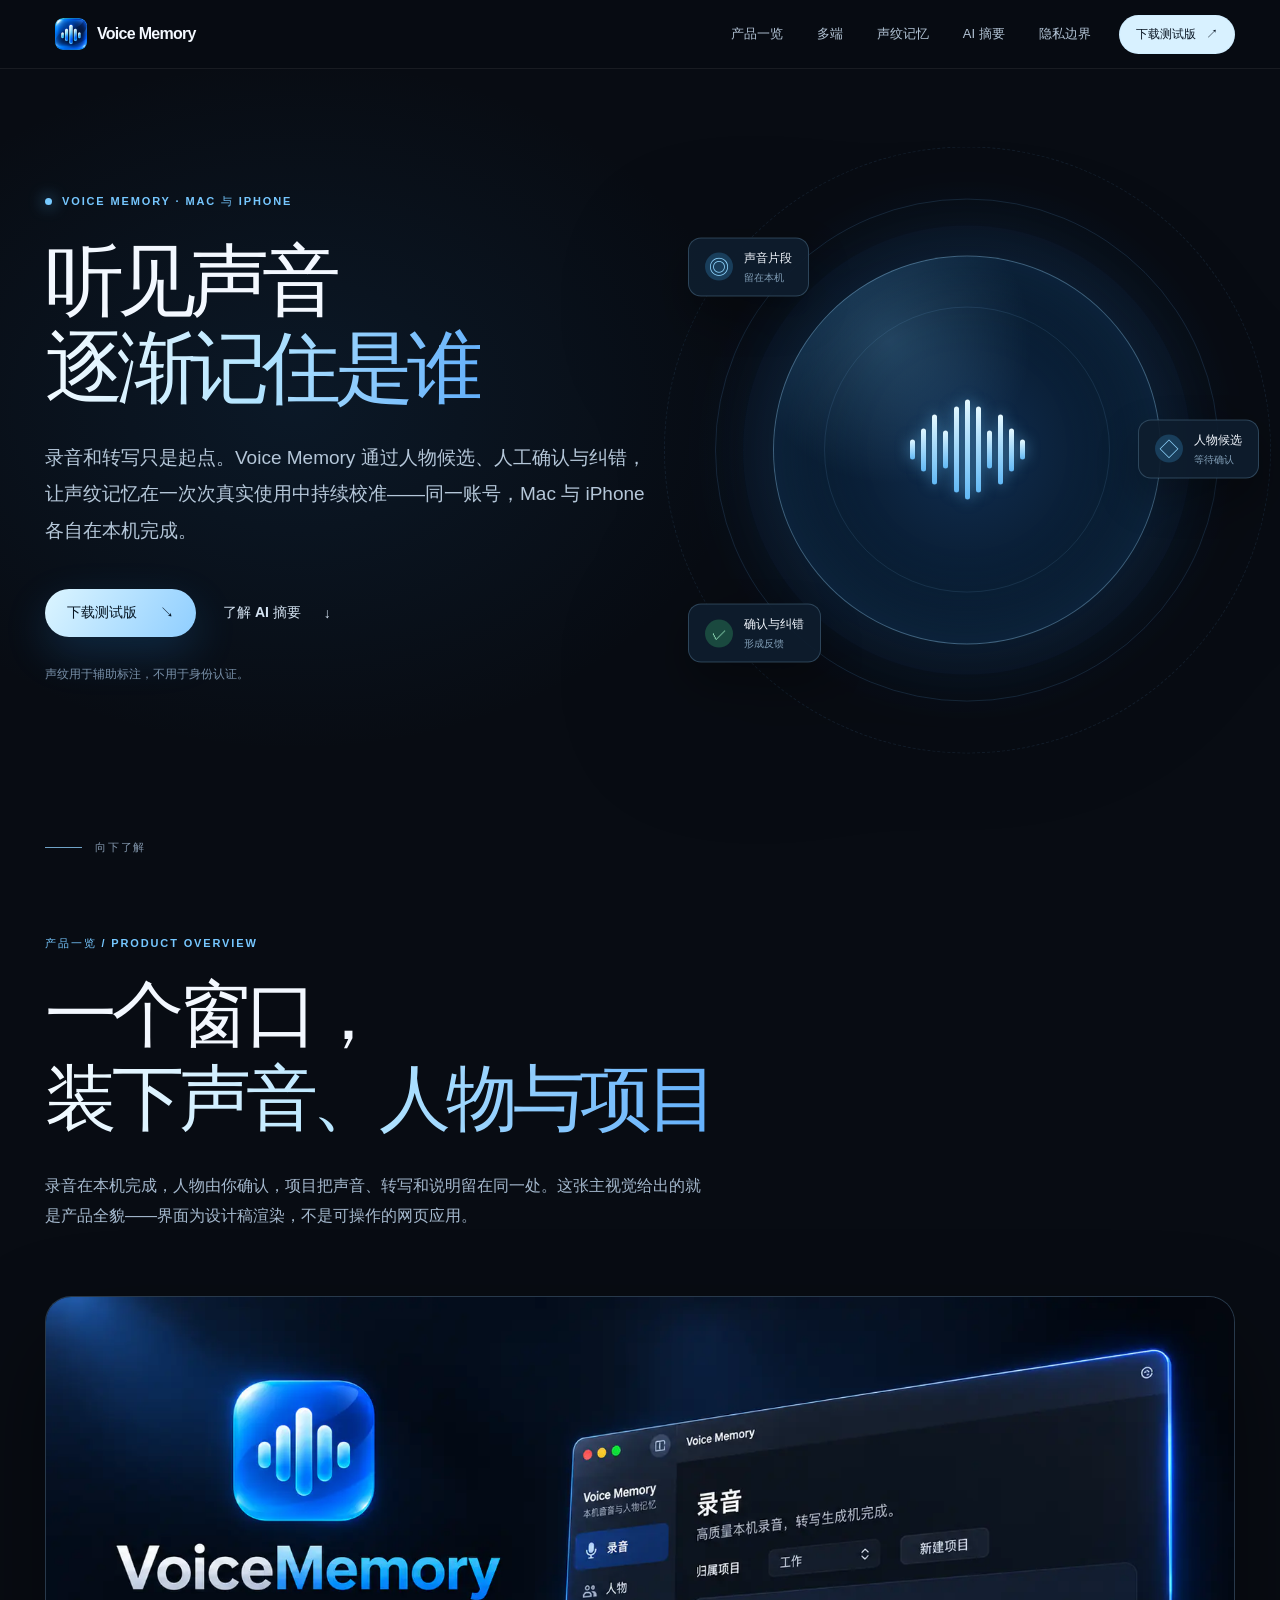
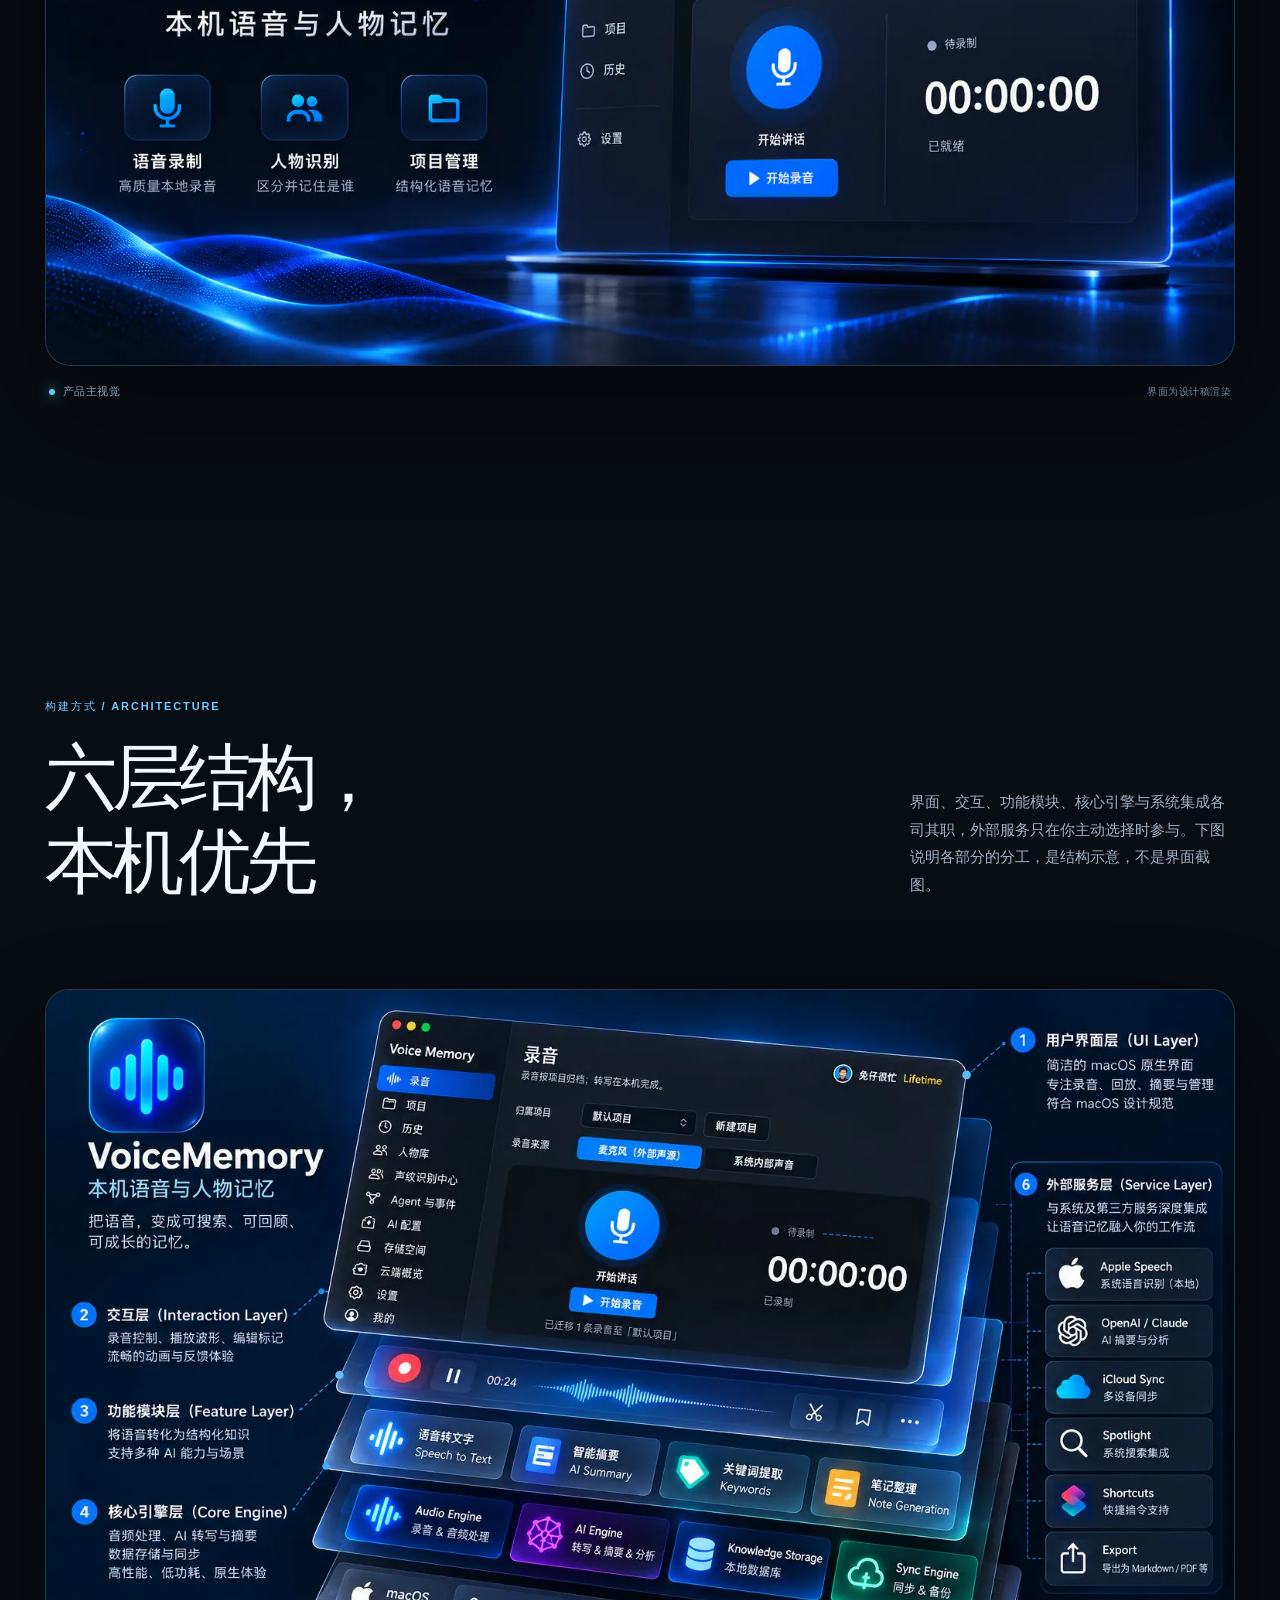
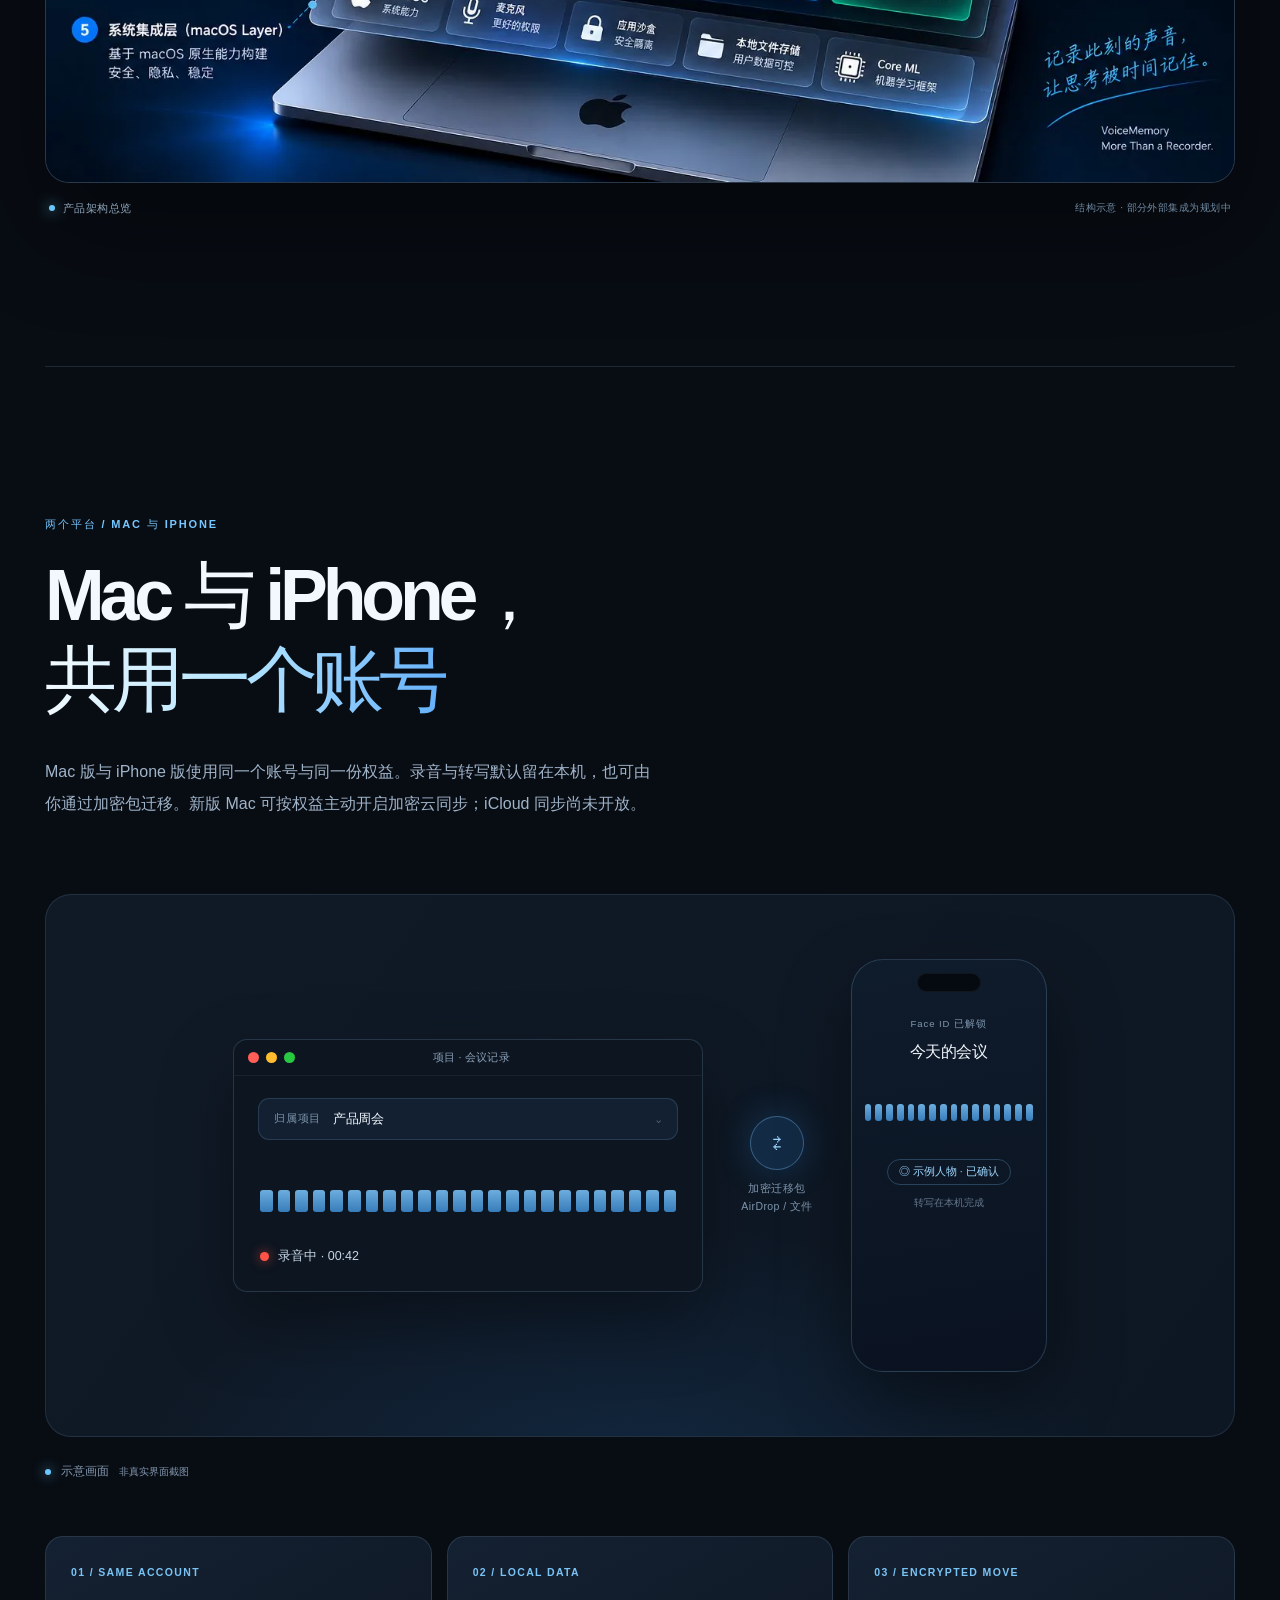
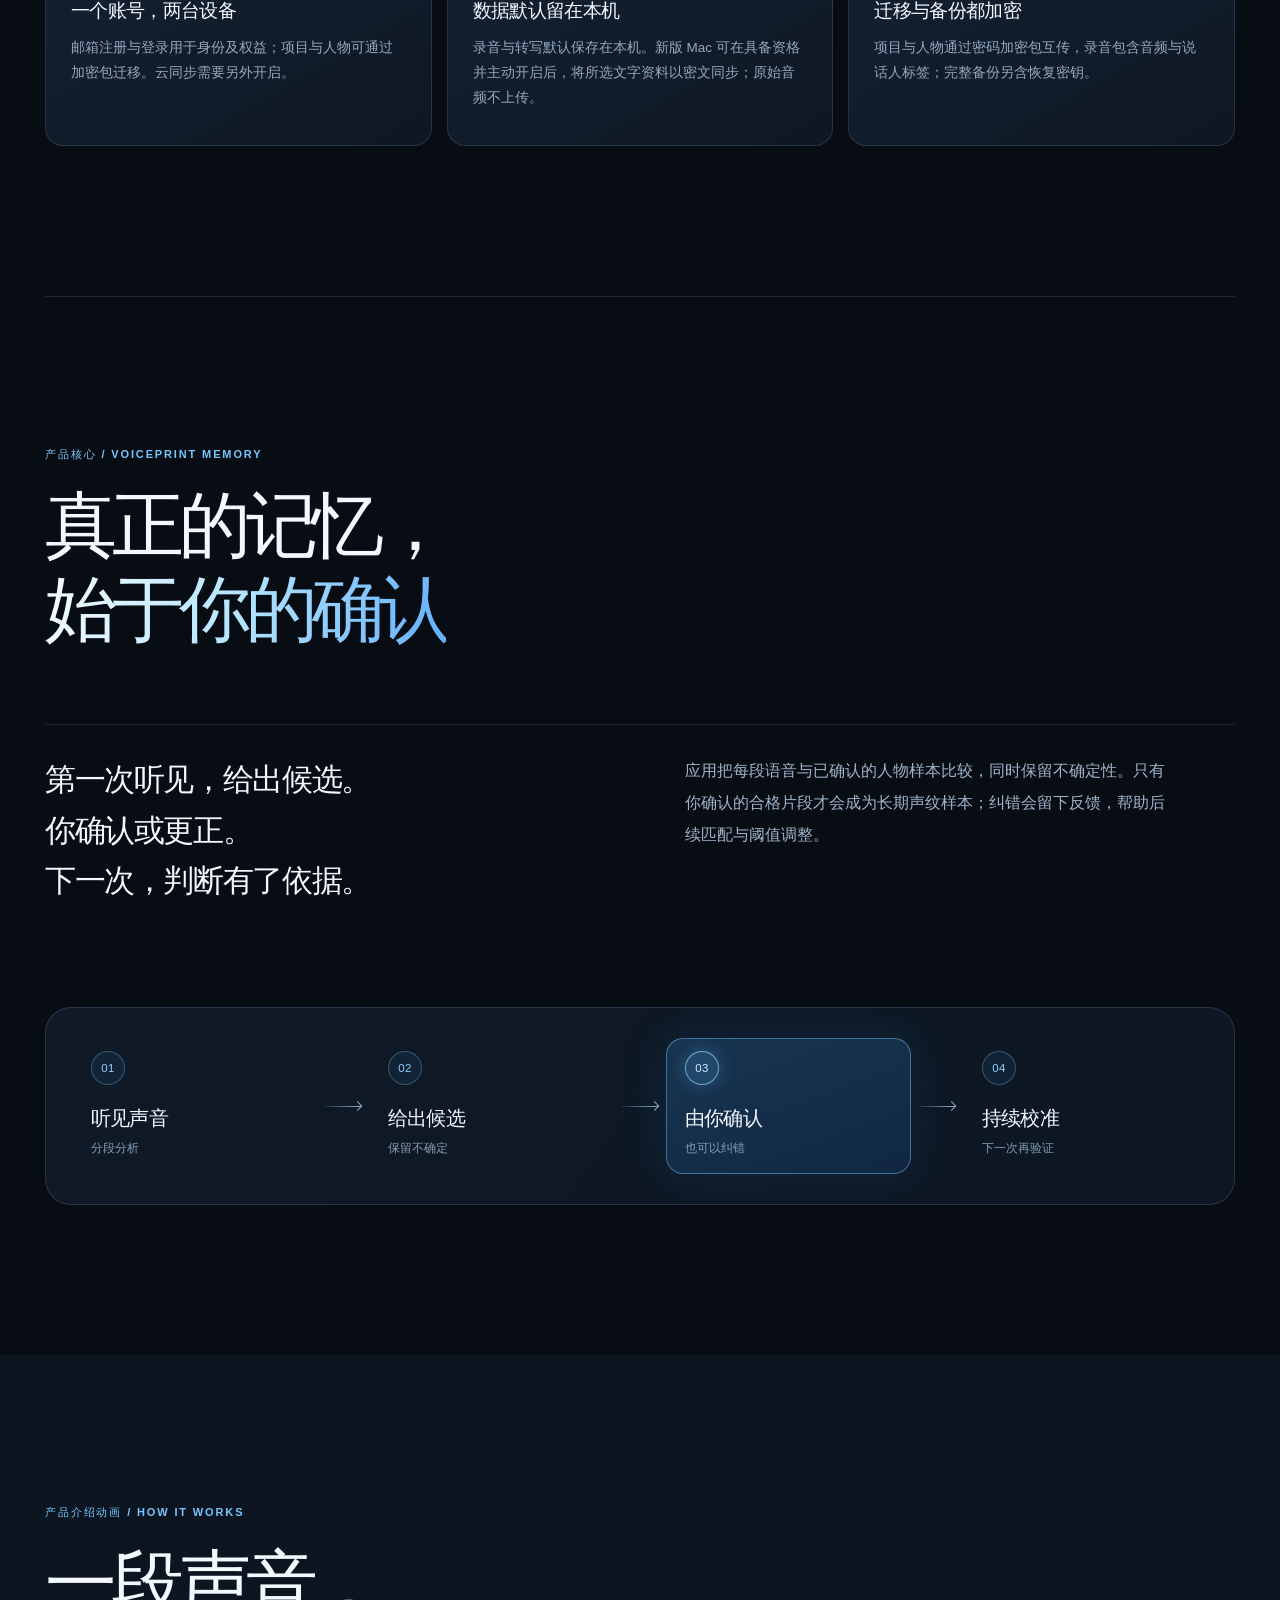
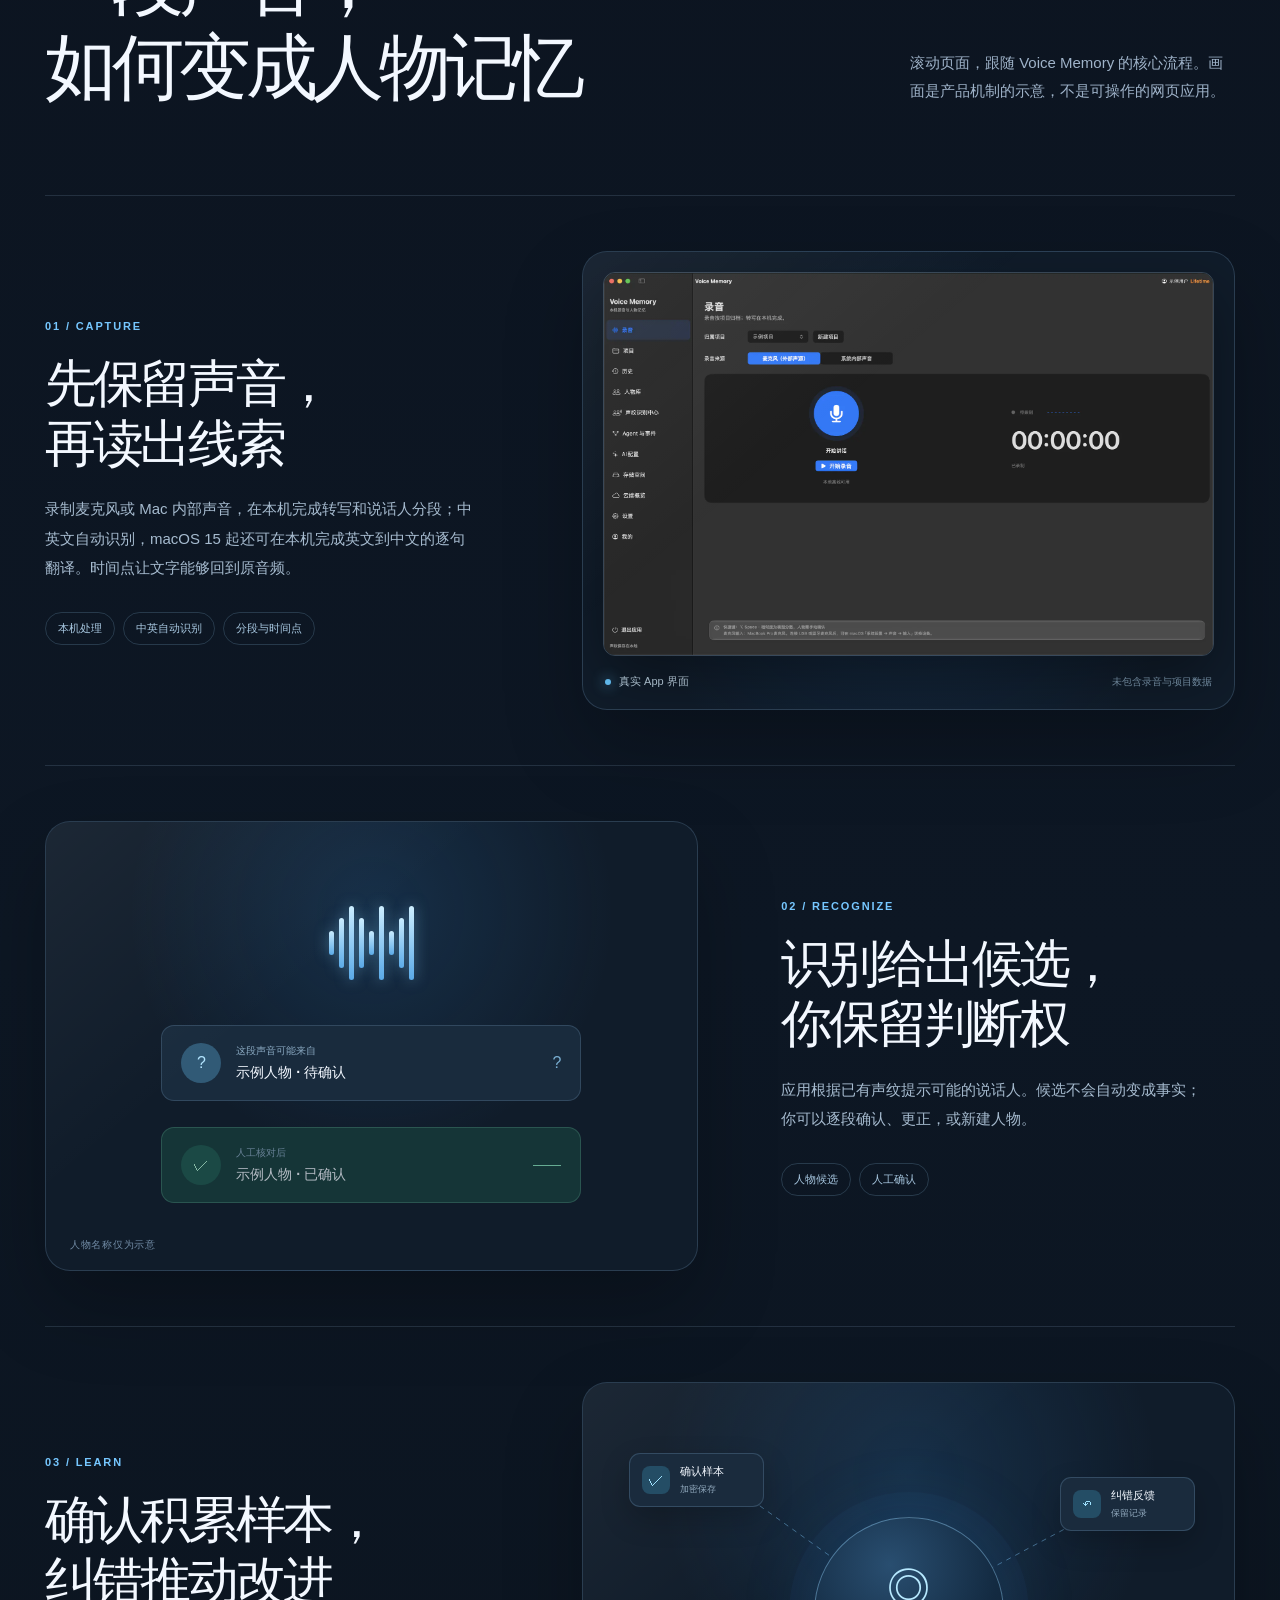
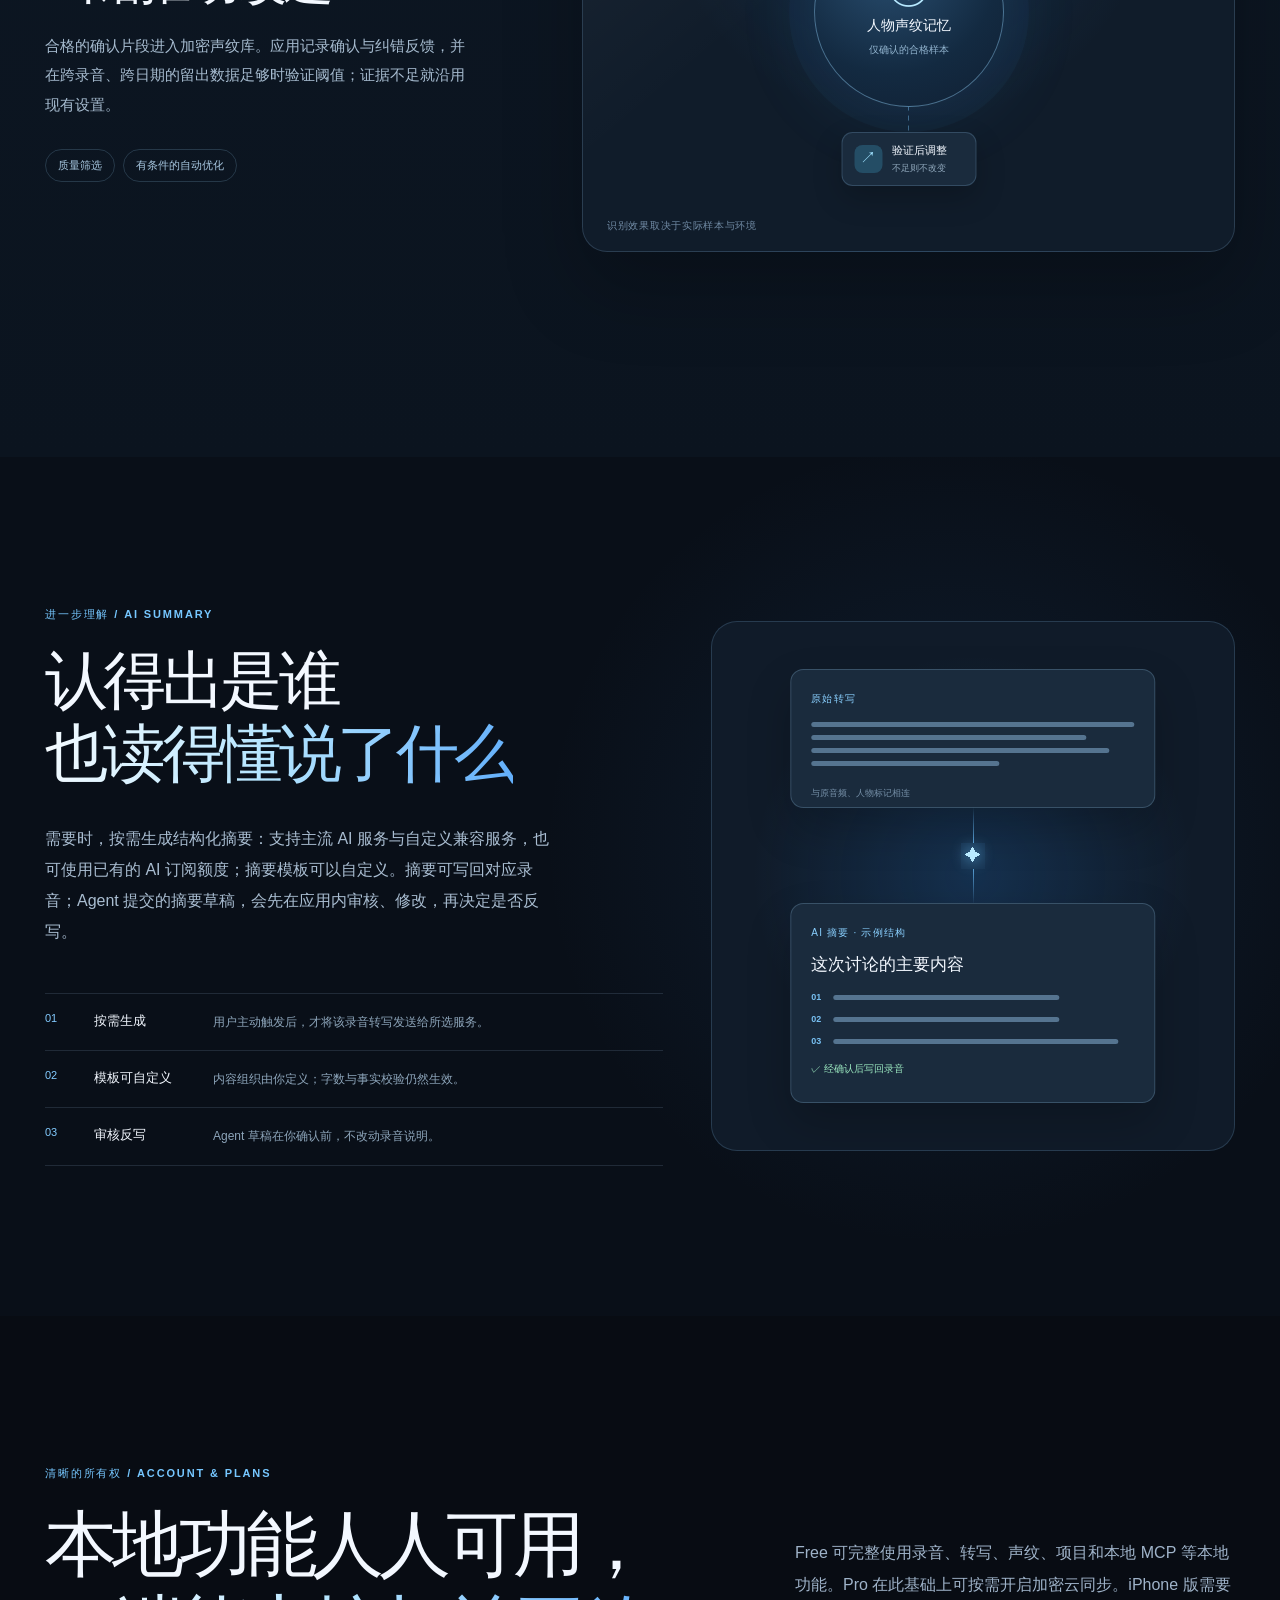
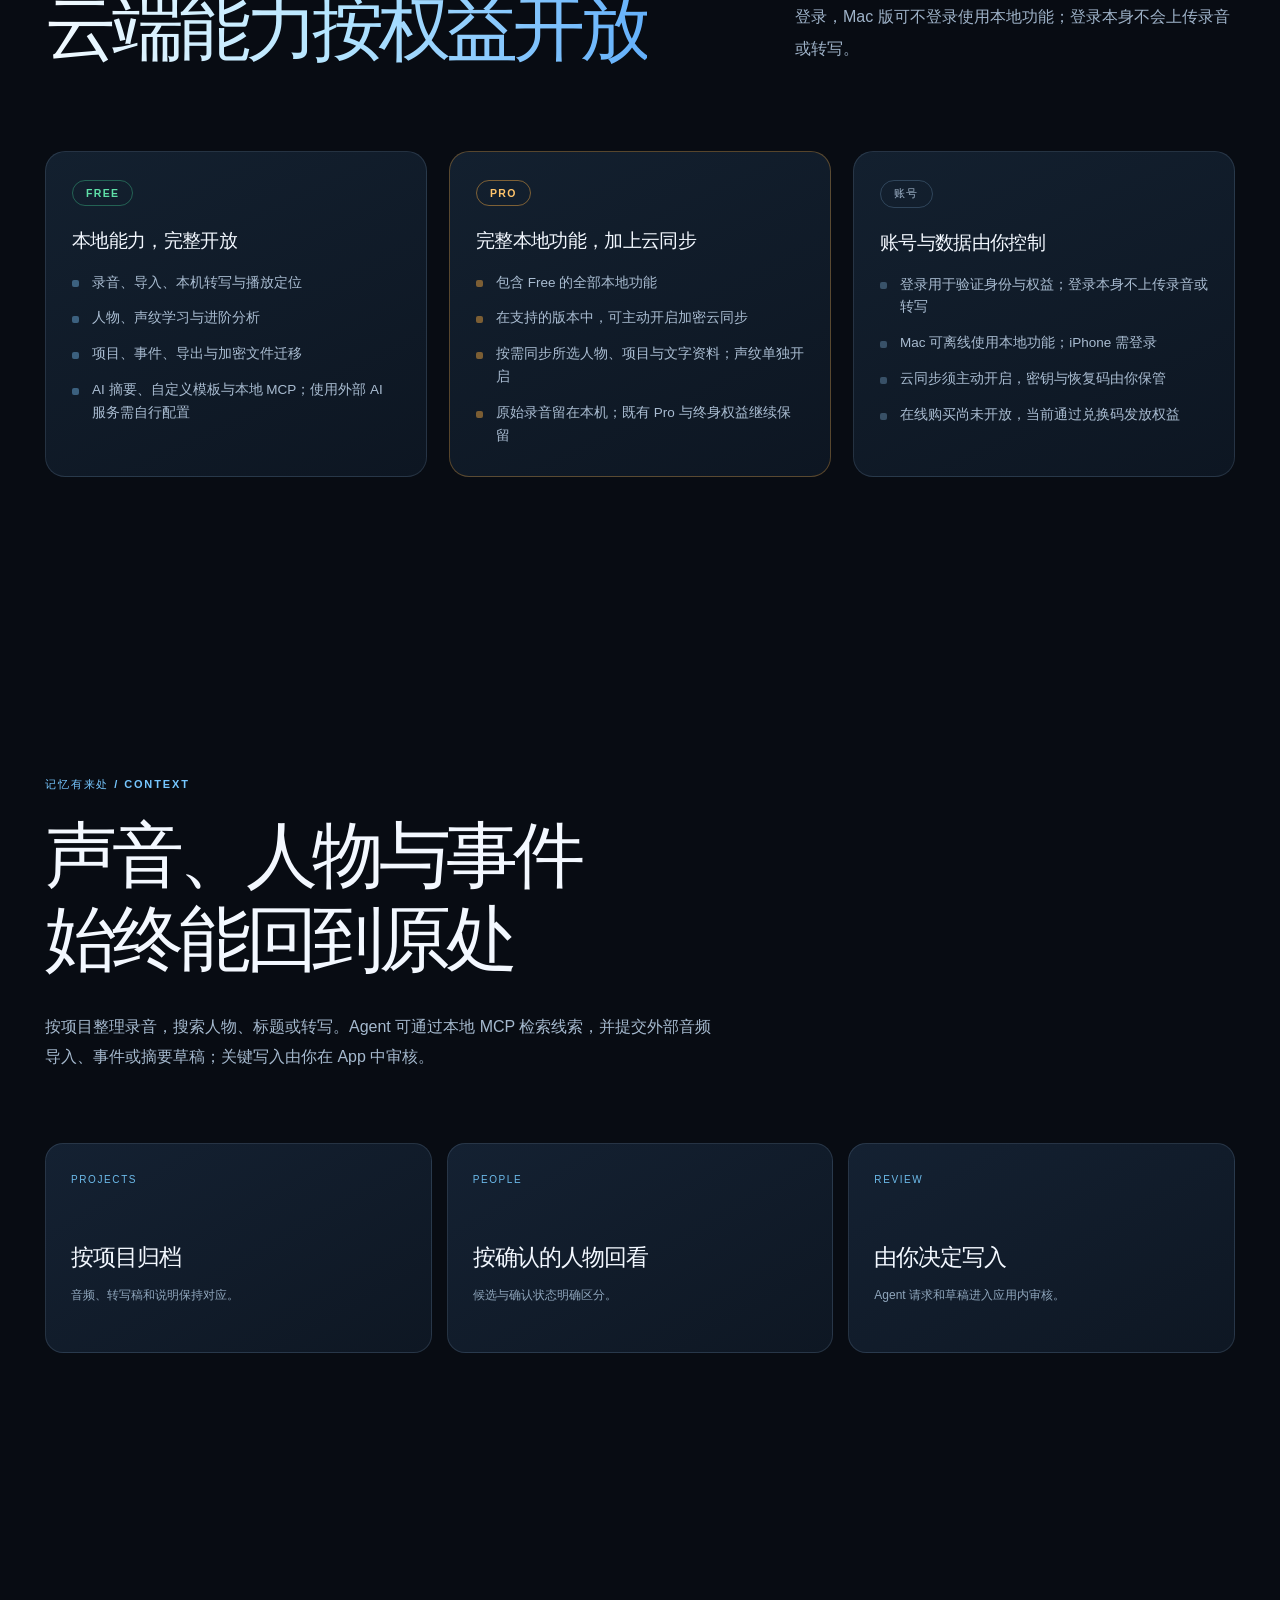
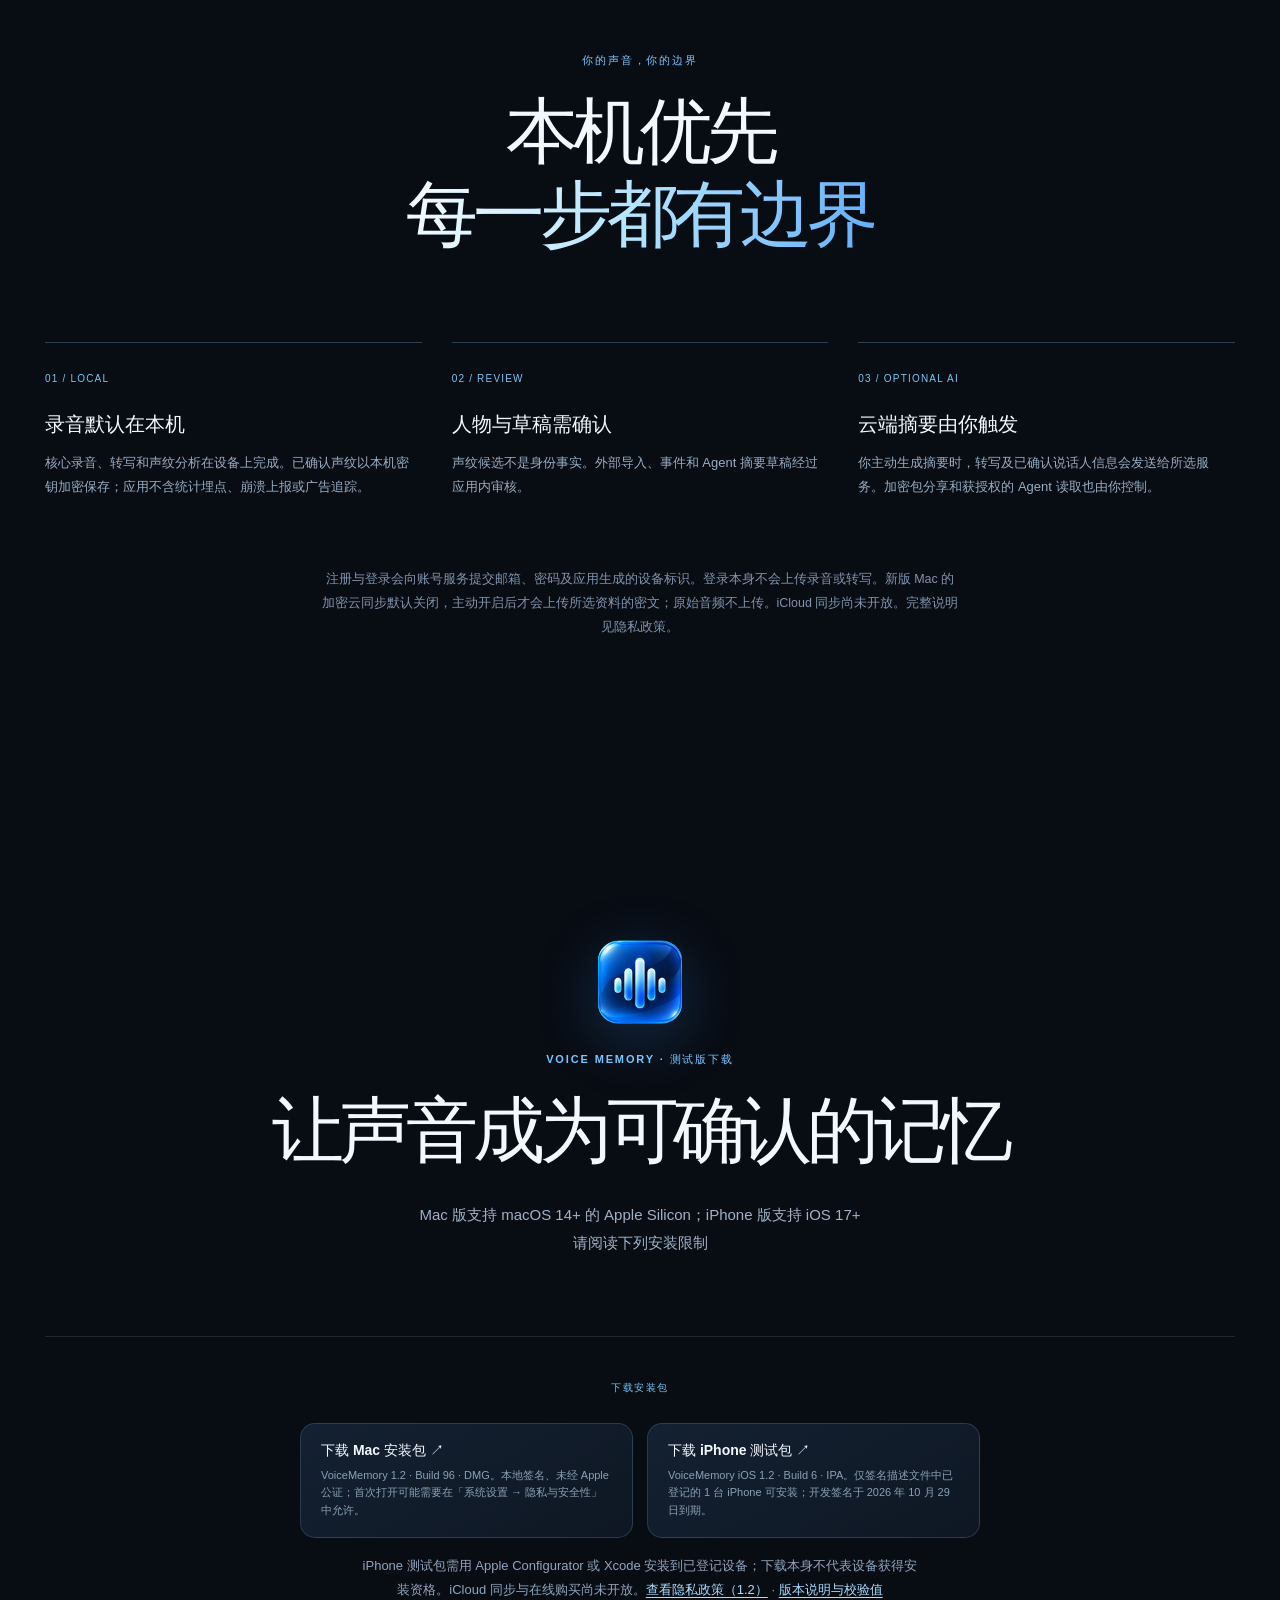
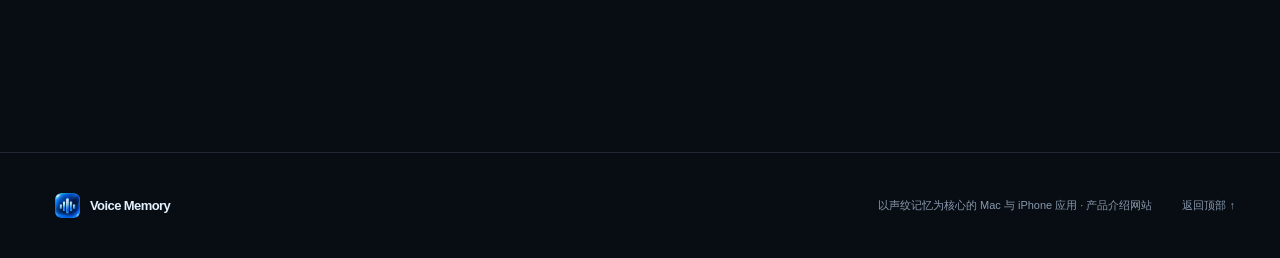
==== index.html @ b3af3ab3 "release(site): publish Mac Build 96 download" ====
<!doctype html>
<html lang="zh-CN">
<head>
  <meta charset="utf-8">
  <meta name="viewport" content="width=device-width, initial-scale=1">
  <meta name="theme-color" content="#080c13">
  <meta name="description" content="Voice Memory 是以声纹记忆为核心的 Mac 与 iPhone 应用：人物候选、人工确认与持续优化，配合本机转写、AI 摘要与跨设备加密迁移。">
  <meta property="og:title" content="Voice Memory · 让声音成为可确认的记忆">
  <meta property="og:description" content="Mac 与 iPhone 上的声纹记忆：本机转写、人工确认、持续校准，以及跨设备加密迁移。">
  <meta property="og:type" content="website">
  <meta property="og:site_name" content="Voice Memory">
  <meta property="og:locale" content="zh_CN">
  <meta property="og:url" content="https://wyihao2010-code.github.io/VoiceMemory-website/">
  <meta property="og:image" content="https://wyihao2010-code.github.io/VoiceMemory-website/assets/og-cover.jpg">
  <meta property="og:image:width" content="1200">
  <meta property="og:image:height" content="630">
  <meta property="og:image:alt" content="Voice Memory 主视觉：品牌标识与「本机语音与人物记忆」三项目标，右侧为录音界面">
  <meta name="twitter:card" content="summary_large_image">
  <meta name="twitter:title" content="Voice Memory · 让声音成为可确认的记忆">
  <meta name="twitter:description" content="Mac 与 iPhone 上的声纹记忆：本机转写、人工确认、持续校准，以及跨设备加密迁移。">
  <meta name="twitter:image" content="https://wyihao2010-code.github.io/VoiceMemory-website/assets/og-cover.jpg">
  <title>Voice Memory — 让声音成为可确认的记忆</title>
  <link rel="canonical" href="https://wyihao2010-code.github.io/VoiceMemory-website/">
  <link rel="icon" type="image/png" sizes="32x32" href="assets/icon-32.png">
  <link rel="apple-touch-icon" sizes="180x180" href="assets/icon-180.png">
  <link rel="stylesheet" href="styles.css?v=20261014">
  <script defer src="script.js?v=20261014"></script>
  <script type="application/ld+json">
  {
    "@context": "https://schema.org",
    "@type": "SoftwareApplication",
    "name": "Voice Memory",
    "alternateName": "VoiceMemory",
    "applicationCategory": "MultimediaApplication",
    "operatingSystem": "macOS 14+ (Apple Silicon), iOS 17+",
    "inLanguage": "zh-CN",
    "description": "以声纹记忆为核心的 Mac 与 iPhone 应用：本机录音与转写、人物候选与人工确认、纠错反馈驱动的持续校准、按需触发的 AI 摘要，以及跨设备加密迁移。",
    "url": "https://wyihao2010-code.github.io/VoiceMemory-website/",
    "image": "https://wyihao2010-code.github.io/VoiceMemory-website/assets/og-cover.jpg",
    "softwareRequirements": "macOS 14 或更新版本（Apple Silicon），或 iOS 17 或更新版本",
    "featureList": [
      "本机录音与转写，中英文自动识别",
      "人物候选与人工确认",
      "仅确认的合格片段进入加密声纹库",
      "按需触发的 AI 摘要与审核反写",
      "Mac 与 iPhone 同账号，跨设备加密迁移与备份"
    ]
  }
  </script>
</head>
<body id="top">
  <a class="skip-link" href="#main">跳到主要内容</a>
  <header class="site-header">
    <nav class="nav shell" aria-label="主导航">
      <a class="brand" href="#top" aria-label="Voice Memory 首页"><picture><source srcset="assets/voice-memory-icon.webp" type="image/webp"><img src="assets/voice-memory-icon.png" alt="" width="32" height="32"></picture><span>Voice Memory</span></a>
      <div class="nav-links" id="nav-links"><a href="#overview">产品一览</a><a href="#devices">多端</a><a href="#voiceprint">声纹记忆</a><a href="#ai">AI 摘要</a><a href="#privacy">隐私边界</a></div>
      <a class="nav-cta" href="#status">下载测试版 <span aria-hidden="true">↗</span></a>
      <button class="nav-toggle" type="button" aria-expanded="false" aria-controls="nav-links" aria-label="打开导航菜单"><span class="nav-toggle-bars" aria-hidden="true"><i></i><i></i><i></i></span></button>
    </nav>
  </header>

  <main id="main">
    <section class="hero shell" aria-labelledby="hero-title">
      <div class="hero-copy">
        <p class="eyebrow"><span class="eyebrow-dot"></span> VOICE MEMORY · MAC 与 IPHONE</p>
        <h1 id="hero-title">听见声音<br><span>逐渐记住是谁</span></h1>
        <p class="hero-lead">录音和转写只是起点。Voice Memory 通过人物候选、人工确认与纠错，让声纹记忆在一次次真实使用中持续校准——同一账号，Mac 与 iPhone 各自在本机完成。</p>
        <div class="hero-actions"><a class="button button-primary" href="#status">下载测试版 <span aria-hidden="true">↘</span></a><a class="button button-text" href="#ai">了解 AI 摘要 <span aria-hidden="true">↓</span></a></div>
        <p class="hero-footnote">声纹用于辅助标注，不用于身份认证。</p>
      </div>
      <div class="hero-art" aria-hidden="true">
        <div class="hero-orbit orbit-one"></div><div class="hero-orbit orbit-two"></div>
        <div class="hero-core"><div class="core-wave"><i></i><i></i><i></i><i></i><i></i><i></i><i></i><i></i><i></i><i></i><i></i></div></div>
        <div class="hero-chip chip-a"><span class="chip-symbol">◎</span><span>声音片段<small>留在本机</small></span></div>
        <div class="hero-chip chip-b"><span class="chip-symbol">◇</span><span>人物候选<small>等待确认</small></span></div>
        <div class="hero-chip chip-c"><span class="chip-symbol check">✓</span><span>确认与纠错<small>形成反馈</small></span></div>
      </div>
      <a class="scroll-cue" href="#voiceprint"><span></span>向下了解</a>
    </section>

    <section class="overview section shell" id="overview" aria-labelledby="overview-title">
      <div class="overview-head" data-reveal>
        <p class="section-kicker">产品一览 / PRODUCT OVERVIEW</p>
        <h2 id="overview-title">一个窗口，<br><em>装下声音、人物与项目</em></h2>
        <p>录音在本机完成，人物由你确认，项目把声音、转写和说明留在同一处。这张主视觉给出的就是产品全貌——界面为设计稿渲染，不是可操作的网页应用。</p>
      </div>
      <figure class="overview-figure" data-reveal>
        <img src="assets/voice-memory-overview.webp" alt="Voice Memory 主视觉：品牌标识与「本机语音与人物记忆」，三项目标为语音录制、人物识别、项目管理；右侧为录音界面，含归属项目选择与开始录音按钮" width="1672" height="941" loading="lazy" decoding="async">
        <figcaption><span class="visual-dot"></span> 产品主视觉 <small>界面为设计稿渲染</small></figcaption>
      </figure>
    </section>

    <section class="arch section shell" id="architecture" aria-labelledby="arch-title">
      <div class="section-heading" data-reveal>
        <div>
          <p class="section-kicker">构建方式 / ARCHITECTURE</p>
          <h2 id="arch-title">六层结构，<br>本机优先</h2>
        </div>
        <p>界面、交互、功能模块、核心引擎与系统集成各司其职，外部服务只在你主动选择时参与。下图说明各部分的分工，是结构示意，不是界面截图。</p>
      </div>
      <figure class="arch-figure" data-reveal>
        <picture><source srcset="assets/architecture.webp" type="image/webp"><img src="assets/architecture.jpg" alt="VoiceMemory 架构总览：用户界面层、交互层、功能模块层、核心引擎层与系统集成层，右侧为可选的外部服务" width="1536" height="1024" loading="lazy" decoding="async"></picture>
        <figcaption><span class="visual-dot"></span> 产品架构总览 <small>结构示意 · 部分外部集成为规划中</small></figcaption>
      </figure>
    </section>

    <section class="devices section shell" id="devices" aria-labelledby="devices-title">
      <div class="devices-heading" data-reveal>
        <p class="section-kicker">两个平台 / MAC 与 IPHONE</p>
        <h2 id="devices-title">Mac 与 iPhone，<br><em>共用一个账号</em></h2>
        <p>Mac 版与 iPhone 版使用同一个账号与同一份权益。录音与转写默认留在本机，也可由你通过加密包迁移。新版 Mac 可按权益主动开启加密云同步；iCloud 同步尚未开放。</p>
      </div>
      <div class="devices-stage" data-reveal aria-label="示意画面：Mac 窗口与 iPhone 之间进行加密的项目、人物与录音迁移">
        <div class="device-mac">
          <div class="device-mac-bar"><i></i><i></i><i></i><span>项目 · 会议记录</span></div>
          <div class="device-mac-body">
            <div class="mini-project"><span class="mini-label">归属项目</span><strong>产品周会</strong><span class="mini-chev">⌄</span></div>
            <div class="mini-wave"><i></i><i></i><i></i><i></i><i></i><i></i><i></i><i></i><i></i><i></i><i></i><i></i><i></i><i></i><i></i><i></i><i></i><i></i><i></i><i></i><i></i><i></i><i></i><i></i></div>
            <div class="mini-record"><span class="mini-dot"></span>录音中 · 00:42</div>
          </div>
        </div>
        <div class="devices-link" aria-hidden="true">
          <span class="link-bolt">⇄</span>
          <div class="link-labels"><small>加密迁移包</small><small>AirDrop / 文件</small></div>
        </div>
        <div class="device-phone">
          <div class="phone-island" aria-hidden="true"></div>
          <div class="device-phone-body">
            <span class="phone-state">Face ID 已解锁</span>
            <strong class="phone-title">今天的会议</strong>
            <div class="mini-wave"><i></i><i></i><i></i><i></i><i></i><i></i><i></i><i></i><i></i><i></i><i></i><i></i><i></i><i></i><i></i><i></i></div>
            <span class="phone-person">◎ 示例人物 · 已确认</span>
            <span class="phone-transcript">转写在本机完成</span>
          </div>
        </div>
      </div>
      <p class="devices-note" data-reveal><span class="visual-dot"></span> 示意画面 <small>非真实界面截图</small></p>
      <div class="devices-cards" data-reveal>
        <div><span>01 / SAME ACCOUNT</span><h3>一个账号，两台设备</h3><p>邮箱注册与登录用于身份及权益；项目与人物可通过加密包迁移。云同步需要另外开启。</p></div>
        <div><span>02 / LOCAL DATA</span><h3>数据默认留在本机</h3><p>录音与转写默认保存在本机。新版 Mac 可在具备资格并主动开启后，将所选文字资料以密文同步；原始音频不上传。</p></div>
        <div><span>03 / ENCRYPTED MOVE</span><h3>迁移与备份都加密</h3><p>项目与人物通过密码加密包互传，录音包含音频与说话人标签；完整备份另含恢复密钥。</p></div>
      </div>
    </section>

    <section class="thesis section shell" id="voiceprint" aria-labelledby="voiceprint-title">
      <p class="section-kicker" data-reveal>产品核心 / VOICEPRINT MEMORY</p>
      <h2 id="voiceprint-title" data-reveal>真正的记忆，<br><em>始于你的确认</em></h2>
      <div class="thesis-grid" data-reveal><p class="thesis-large">第一次听见，给出候选。<br>你确认或更正。<br>下一次，判断有了依据。</p><p>应用把每段语音与已确认的人物样本比较，同时保留不确定性。只有你确认的合格片段才会成为长期声纹样本；纠错会留下反馈，帮助后续匹配与阈值调整。</p></div>
      <div class="loop-diagram" role="img" aria-label="声纹记忆流程：声音片段生成候选，由用户确认或纠错，合格样本进入人物库，后续识别继续接受反馈" data-reveal>
        <div class="loop-node"><span>01</span><strong>听见声音</strong><small>分段分析</small></div><div class="loop-connector"></div>
        <div class="loop-node"><span>02</span><strong>给出候选</strong><small>保留不确定</small></div><div class="loop-connector"></div>
        <div class="loop-node highlight"><span>03</span><strong>由你确认</strong><small>也可以纠错</small></div><div class="loop-connector"></div>
        <div class="loop-node"><span>04</span><strong>持续校准</strong><small>下一次再验证</small></div>
      </div>
    </section>

    <section class="story section" id="workflow" aria-labelledby="workflow-title"><div class="shell">
      <div class="section-heading" data-reveal><div><p class="section-kicker">产品介绍动画 / HOW IT WORKS</p><h2 id="workflow-title">一段声音，<br>如何变成人物记忆</h2></div><p>滚动页面，跟随 Voice Memory 的核心流程。画面是产品机制的示意，不是可操作的网页应用。</p></div>
      <article class="story-row" data-reveal><div class="story-copy"><span class="story-index">01 / CAPTURE</span><h3>先保留声音，<br>再读出线索</h3><p>录制麦克风或 Mac 内部声音，在本机完成转写和说话人分段；中英文自动识别，macOS 15 起还可在本机完成英文到中文的逐句翻译。时间点让文字能够回到原音频。</p><div class="story-detail"><span>本机处理</span><span>中英自动识别</span><span>分段与时间点</span></div></div><div class="visual visual-capture" aria-label="Voice Memory 真实录音界面截图，未包含用户录音、转写与项目数据"><picture><source srcset="assets/app-recording.webp" type="image/webp"><img class="real-screenshot" src="assets/app-recording.png" alt="Voice Memory App 录音页面：左侧为导航，右侧显示归属项目、录音来源与开始录音" loading="lazy" width="1900" height="1193"></picture><div class="screenshot-caption"><span class="visual-dot"></span> 真实 App 界面 <small>未包含录音与项目数据</small></div></div></article>
      <article class="story-row reverse" data-reveal><div class="story-copy"><span class="story-index">02 / RECOGNIZE</span><h3>识别给出候选，<br>你保留判断权</h3><p>应用根据已有声纹提示可能的说话人。候选不会自动变成事实；你可以逐段确认、更正，或新建人物。</p><div class="story-detail"><span>人物候选</span><span>人工确认</span></div></div><div class="visual visual-person" aria-label="示意画面：人物候选经用户确认后成为已确认标注"><div class="person-sound"><span></span><span></span><span></span><span></span><span></span><span></span><span></span><span></span><span></span></div><div class="person-candidate"><span class="candidate-avatar">?</span><div><small>这段声音可能来自</small><strong>示例人物 · 待确认</strong></div><span class="candidate-mark">?</span></div><div class="person-result"><span class="candidate-avatar confirmed">✓</span><div><small>人工核对后</small><strong>示例人物 · 已确认</strong></div><span class="result-line"></span></div><div class="visual-caption">人物名称仅为示意</div></div></article>
      <article class="story-row" data-reveal><div class="story-copy"><span class="story-index">03 / LEARN</span><h3>确认积累样本，<br>纠错推动改进</h3><p>合格的确认片段进入加密声纹库。应用记录确认与纠错反馈，并在跨录音、跨日期的留出数据足够时验证阈值；证据不足就沿用现有设置。</p><div class="story-detail"><span>质量筛选</span><span>有条件的自动优化</span></div></div><div class="visual visual-learn" aria-label="示意画面：经过确认的声纹样本与纠错反馈汇集，进入经过验证的优化流程"><svg class="learn-links" viewBox="0 0 100 100" preserveAspectRatio="none" aria-hidden="true"><line x1="25.9" y1="25" x2="39.7" y2="38.7"/><line x1="75.2" y1="30.3" x2="61.2" y2="40.7"/><line x1="50" y1="76.4" x2="50" y2="67.1"/></svg><div class="learn-center"><span>◎</span><strong>人物声纹记忆</strong><small>仅确认的合格样本</small></div><div class="learn-card learn-one"><span class="learn-icon">✓</span><div><strong>确认样本</strong><small>加密保存</small></div></div><div class="learn-card learn-two"><span class="learn-icon">↶</span><div><strong>纠错反馈</strong><small>保留记录</small></div></div><div class="learn-card learn-three"><span class="learn-icon">↗</span><div><strong>验证后调整</strong><small>不足则不改变</small></div></div><div class="visual-caption">识别效果取决于实际样本与环境</div></div></article>
    </div></section>

    <section class="ai-section section" id="ai" aria-labelledby="ai-title"><div class="shell ai-grid"><div class="ai-copy" data-reveal><p class="section-kicker">进一步理解 / AI SUMMARY</p><h2 id="ai-title">认得出是谁<br><em>也读得懂说了什么</em></h2><p>需要时，按需生成结构化摘要：支持主流 AI 服务与自定义兼容服务，也可使用已有的 AI 订阅额度；摘要模板可以自定义。摘要可写回对应录音；Agent 提交的摘要草稿，会先在应用内审核、修改，再决定是否反写。</p><div class="ai-points"><div><span>01</span><strong>按需生成</strong><small>用户主动触发后，才将该录音转写发送给所选服务。</small></div><div><span>02</span><strong>模板可自定义</strong><small>内容组织由你定义；字数与事实校验仍然生效。</small></div><div><span>03</span><strong>审核反写</strong><small>Agent 草稿在你确认前，不改动录音说明。</small></div></div></div><div class="ai-art" data-reveal aria-label="示意画面：录音转写经 AI 生成摘要，审核后关联到原录音"><div class="ai-source"><span>原始转写</span><div class="text-lines"><i></i><i></i><i></i><i></i></div><small>与原音频、人物标记相连</small></div><div class="ai-beam"><span>✦</span></div><div class="ai-summary"><span>AI 摘要 · 示例结构</span><strong>这次讨论的主要内容</strong><div class="summary-line"><b>01</b><i></i></div><div class="summary-line"><b>02</b><i></i></div><div class="summary-line"><b>03</b><i></i></div><div class="summary-review">✓ 经确认后写回录音</div></div></div></div></section>

    <section class="account section shell" id="account" aria-labelledby="account-title">
      <div class="account-heading" data-reveal>
        <div>
          <p class="section-kicker">清晰的所有权 / ACCOUNT &amp; PLANS</p>
          <h2 id="account-title">本地功能人人可用，<br><em>云端能力按权益开放</em></h2>
        </div>
        <p>Free 可完整使用录音、转写、声纹、项目和本地 MCP 等本地功能。Pro 在此基础上可按需开启加密云同步。iPhone 版需要登录，Mac 版可不登录使用本地功能；登录本身不会上传录音或转写。</p>
      </div>
      <div class="account-grid" data-reveal>
        <div class="account-card">
          <div class="plan-tag free">FREE</div>
          <h3>本地能力，完整开放</h3>
          <ul><li>录音、导入、本机转写与播放定位</li><li>人物、声纹学习与进阶分析</li><li>项目、事件、导出与加密文件迁移</li><li>AI 摘要、自定义模板与本地 MCP；使用外部 AI 服务需自行配置</li></ul>
        </div>
        <div class="account-card pro">
          <div class="plan-tag">PRO</div>
          <h3>完整本地功能，加上云同步</h3>
          <ul><li>包含 Free 的全部本地功能</li><li>在支持的版本中，可主动开启加密云同步</li><li>按需同步所选人物、项目与文字资料；声纹单独开启</li><li>原始录音留在本机；既有 Pro 与终身权益继续保留</li></ul>
        </div>
        <div class="account-card note">
          <div class="plan-tag plain">账号</div>
          <h3>账号与数据由你控制</h3>
          <ul><li>登录用于验证身份与权益；登录本身不上传录音或转写</li><li>Mac 可离线使用本地功能；iPhone 需登录</li><li>云同步须主动开启，密钥与恢复码由你保管</li><li>在线购买尚未开放，当前通过兑换码发放权益</li></ul>
        </div>
      </div>
    </section>

    <section class="context section shell" aria-labelledby="context-title"><div class="context-heading" data-reveal><p class="section-kicker">记忆有来处 / CONTEXT</p><h2 id="context-title">声音、人物与事件<br>始终能回到原处</h2><p>按项目整理录音，搜索人物、标题或转写。Agent 可通过本地 MCP 检索线索，并提交外部音频导入、事件或摘要草稿；关键写入由你在 App 中审核。</p></div><div class="context-cards" data-reveal><div><span>PROJECTS</span><strong>按项目归档</strong><p>音频、转写稿和说明保持对应。</p></div><div><span>PEOPLE</span><strong>按确认的人物回看</strong><p>候选与确认状态明确区分。</p></div><div><span>REVIEW</span><strong>由你决定写入</strong><p>Agent 请求和草稿进入应用内审核。</p></div></div></section>

    <section class="privacy section" id="privacy" aria-labelledby="privacy-title"><div class="shell"><div class="privacy-heading" data-reveal><p class="section-kicker">你的声音，你的边界</p><h2 id="privacy-title">本机优先<br><em>每一步都有边界</em></h2></div><div class="privacy-grid" data-reveal><div><span>01 / LOCAL</span><h3>录音默认在本机</h3><p>核心录音、转写和声纹分析在设备上完成。已确认声纹以本机密钥加密保存；应用不含统计埋点、崩溃上报或广告追踪。</p></div><div><span>02 / REVIEW</span><h3>人物与草稿需确认</h3><p>声纹候选不是身份事实。外部导入、事件和 Agent 摘要草稿经过应用内审核。</p></div><div><span>03 / OPTIONAL AI</span><h3>云端摘要由你触发</h3><p>你主动生成摘要时，转写及已确认说话人信息会发送给所选服务。加密包分享和获授权的 Agent 读取也由你控制。</p></div></div><p class="privacy-footnote" data-reveal>注册与登录会向账号服务提交邮箱、密码及应用生成的设备标识。登录本身不会上传录音或转写。新版 Mac 的加密云同步默认关闭，主动开启后才会上传所选资料的密文；原始音频不上传。iCloud 同步尚未开放。完整说明见隐私政策。</p></div></section>

    <section class="closing section shell" id="status" aria-labelledby="download-title">
      <picture><source srcset="assets/voice-memory-icon.webp" type="image/webp"><img src="assets/voice-memory-icon.png" alt="Voice Memory 应用图标" width="84" height="84" data-reveal></picture>
      <p class="section-kicker" data-reveal>VOICE MEMORY · 测试版下载</p>
      <h2 id="download-title" data-reveal>让声音成为可确认的记忆</h2>
      <p data-reveal>Mac 版支持 macOS 14+ 的 Apple Silicon；iPhone 版支持 iOS 17+<br>请阅读下列安装限制</p>
      <div class="updates" data-reveal>
        <span class="updates-label">下载安装包</span>
        <div class="updates-links">
          <a href="https://github.com/wyihao2010-code/VoiceMemory-website/releases/download/v1.2-beta.5/VoiceMemory-1.2-Build96.dmg"><strong>下载 Mac 安装包 ↗</strong><small>VoiceMemory 1.2 · Build 96 · DMG。本地签名、未经 Apple 公证；首次打开可能需要在「系统设置 → 隐私与安全性」中允许。</small></a>
          <a href="https://github.com/wyihao2010-code/VoiceMemory-website/releases/download/v1.2-beta.4/VoiceMemoryIOS-1.2-Build6-registered-device.ipa"><strong>下载 iPhone 测试包 ↗</strong><small>VoiceMemory iOS 1.2 · Build 6 · IPA。仅签名描述文件中已登记的 1 台 iPhone 可安装；开发签名于 2026 年 10 月 29 日到期。</small></a>
        </div>
        <p>iPhone 测试包需用 Apple Configurator 或 Xcode 安装到已登记设备；下载本身不代表设备获得安装资格。iCloud 同步与在线购买尚未开放。<a href="privacy-policy.html">查看隐私政策（1.2）</a> · <a href="https://github.com/wyihao2010-code/VoiceMemory-website/releases/tag/v1.2-beta.5">版本说明与校验值</a></p>
      </div>
    </section>
  </main>
  <footer class="footer"><div class="shell footer-inner"><a class="brand" href="#top"><picture><source srcset="assets/voice-memory-icon.webp" type="image/webp"><img src="assets/voice-memory-icon.png" alt="" width="25" height="25"></picture><span>Voice Memory</span></a><p>以声纹记忆为核心的 Mac 与 iPhone 应用 · 产品介绍网站</p><a href="#top">返回顶部 ↑</a></div></footer>
</body>
</html>
---- styles.css ----
:root{color-scheme:dark;--bg:#080c13;--panel:#111b28;--line:rgba(174,211,247,.14);--text:#f3f8ff;--muted:#9aadc2;--blue:#68bfff;--ice:#c9eeff;font-family:-apple-system,BlinkMacSystemFont,"SF Pro Display","PingFang SC","Hiragino Sans GB",sans-serif;font-synthesis:none;-webkit-font-smoothing:antialiased}
*{box-sizing:border-box}html{scroll-behavior:smooth;scroll-padding-top:82px}body{margin:0;background:var(--bg);color:var(--text);overflow-x:hidden}a{color:inherit;text-decoration:none}img{display:block}button{font:inherit}::selection{background:#6fc5ff;color:#06111d}:focus-visible{outline:2px solid #a7e2ff;outline-offset:4px}.shell{width:min(1190px,calc(100% - 64px));margin-inline:auto}.section{padding-block:150px}.skip-link{position:fixed;top:-80px;left:16px;z-index:100;padding:12px 18px;background:white;color:#07111c;border-radius:8px}.skip-link:focus{top:16px}
.site-header{position:fixed;z-index:40;top:0;left:0;right:0;border-bottom:1px solid rgba(255,255,255,.07);background:rgba(8,12,19,.78);backdrop-filter:blur(22px);-webkit-backdrop-filter:blur(22px)}.nav{height:68px;display:flex;align-items:center;gap:28px}.brand{display:inline-flex;align-items:center;gap:10px;font-size:16px;font-weight:720;letter-spacing:-.045em;white-space:nowrap}.brand img{border-radius:8px}.nav-links{display:flex;gap:34px;margin-left:auto;color:#b2c3d5;font-size:13px}.nav-links a,.footer a{transition:color .25s}.nav-links a:hover,.footer a:hover{color:white}.nav-cta{font-size:12px;font-weight:700;padding:10px 16px;border:1px solid rgba(180,225,255,.24);border-radius:100px;background:#d8f1ff;color:#091523;white-space:nowrap;transition:transform .25s,background .25s}.nav-cta:hover{transform:translateY(-2px);background:white}.nav-cta span{margin-left:7px}
.hero{min-height:790px;height:min(940px,100svh);display:flex;align-items:center;position:relative}.hero:before{content:"";position:absolute;left:-18vw;top:5%;width:75vw;height:80%;background:radial-gradient(ellipse,rgba(29,96,155,.15),transparent 68%);pointer-events:none}.hero-copy{width:60%;position:relative;z-index:2;padding-bottom:34px}.eyebrow,.section-kicker,.story-index{font-size:11px;font-weight:750;letter-spacing:.17em;color:#76c7ff}.eyebrow{display:flex;align-items:center;gap:10px}.eyebrow-dot{width:7px;height:7px;border-radius:50%;background:#77caff;box-shadow:0 0 16px #56b7ff}.hero h1{font-size:clamp(58px,6.2vw,105px);line-height:1.09;letter-spacing:-.082em;font-weight:740;margin:29px 0}.hero h1 span,em{font-style:normal;background:linear-gradient(100deg,#f5fbff 0%,#b4e5ff 48%,#62affb 100%);-webkit-background-clip:text;background-clip:text;color:transparent}.hero-lead{max-width:610px;font-size:19px;line-height:1.9;color:#b5c7d9}.hero-actions,.closing-actions{display:flex;align-items:center;gap:27px;margin-top:40px}.button{display:inline-flex;gap:23px;align-items:center;font-size:14px;font-weight:710;transition:transform .25s,box-shadow .25s,color .25s}.button:hover{transform:translateY(-3px)}.button-primary{padding:15px 22px;background:linear-gradient(120deg,#dcf5ff,#8fceff);color:#061523;border-radius:100px;box-shadow:0 16px 44px rgba(44,149,247,.2)}.button-primary:hover{box-shadow:0 20px 50px rgba(44,149,247,.3)}.button-text{color:#d5e4f3}.button-text:hover{color:white}.hero-footnote{margin:29px 0 0;color:#7890a9;font-size:12px}.scroll-cue{position:absolute;left:0;bottom:45px;display:flex;align-items:center;gap:13px;color:#8296ac;font-size:11px;letter-spacing:.16em}.scroll-cue span{height:1px;width:37px;background:#70a4c8}
.hero-art{position:absolute;right:-3%;top:50%;transform:translateY(-50%);width:51%;aspect-ratio:1;display:grid;place-items:center;filter:drop-shadow(0 35px 65px rgba(0,0,0,.25))}.hero-art:before{content:"";position:absolute;inset:0;background:radial-gradient(circle,rgba(37,133,233,.16),transparent 65%)}.hero-orbit{position:absolute;border-radius:50%;border:1px solid rgba(113,185,247,.14)}.orbit-one{width:83%;aspect-ratio:1}.orbit-two{width:100%;aspect-ratio:1;border-style:dashed;border-color:rgba(113,185,247,.10);animation:orbit 45s linear infinite}.hero-core{width:64%;aspect-ratio:1;display:grid;place-items:center;position:relative;border-radius:50%;border:1px solid rgba(142,207,255,.4);background:radial-gradient(circle at 30% 22%,rgba(125,206,255,.22),transparent 35%),radial-gradient(circle,#102e51,#071626 67%,#081321);box-shadow:inset 0 0 90px rgba(55,144,236,.2),0 0 0 30px rgba(52,121,206,.034),0 0 100px rgba(47,145,243,.13)}.hero-core:after{content:"";position:absolute;inset:13%;border:1px solid rgba(139,201,255,.11);border-radius:50%}.core-wave{width:65%;height:100px;display:flex;align-items:center;justify-content:center;gap:6px}.core-wave i{width:5px;height:20%;border-radius:9px;background:linear-gradient(#e7faff,#61b8f5);box-shadow:0 0 14px rgba(114,204,255,.6);animation:pulse 1.45s ease-in-out infinite alternate}.core-wave i:nth-child(2),.core-wave i:nth-child(10){height:43%;animation-delay:-.5s}.core-wave i:nth-child(3),.core-wave i:nth-child(9){height:70%;animation-delay:-1s}.core-wave i:nth-child(4),.core-wave i:nth-child(8){height:38%;animation-delay:-.2s}.core-wave i:nth-child(5),.core-wave i:nth-child(7){height:86%;animation-delay:-.8s}.core-wave i:nth-child(6){height:100%;animation-delay:-.4s}.hero-chip{position:absolute;z-index:2;display:flex;align-items:center;gap:11px;padding:12px 16px;border:1px solid rgba(159,216,255,.22);border-radius:13px;background:rgba(15,30,46,.92);box-shadow:0 18px 40px rgba(0,0,0,.26);font-size:12px;font-weight:700;line-height:1.3;animation:float 7s ease-in-out infinite}.hero-chip small{display:block;margin-top:4px;color:#819eb7;font-size:10px;font-weight:400}.chip-symbol{display:grid;place-items:center;width:28px;height:28px;border-radius:50%;background:#193e5b;color:#90d6ff;font-size:20px}.chip-symbol.check{font-size:15px;color:#9ae7c1;background:#1a493f}.chip-a{top:15%;left:4%}.chip-b{top:42%;right:-1%;animation-delay:-2s}.chip-c{bottom:15%;left:6%;animation-delay:-4s}
.thesis{border-top:1px solid var(--line)}.section-kicker{margin:0 0 22px}.thesis h2,.section-heading h2,.ai-copy h2,.context h2,.privacy h2,.closing h2{font-size:clamp(47px,5.6vw,82px);line-height:1.17;letter-spacing:-.072em;margin:0;font-weight:700}.thesis-grid{display:grid;grid-template-columns:1fr 1fr;gap:90px;margin-top:72px;border-top:1px solid var(--line);padding-top:30px}.thesis-grid p{margin:0}.thesis-large{font-size:clamp(24px,2.4vw,34px);line-height:1.65;letter-spacing:-.045em}.thesis-grid p:last-child{max-width:480px;color:#9fb3c9;font-size:16px;line-height:2}.loop-diagram{display:flex;align-items:center;margin-top:100px;padding:28px;border:1px solid rgba(160,206,247,.13);background:linear-gradient(125deg,#101a27,#0d1723);border-radius:26px}.loop-node{flex:1;min-width:0;padding:14px 18px}.loop-node span{display:block;color:#79c3f5;font-size:11px;letter-spacing:.1em;margin-bottom:28px}.loop-node strong{display:block;font-size:20px;letter-spacing:-.04em;white-space:nowrap}.loop-node small{display:block;color:#839cb5;font-size:12px;margin-top:8px}.loop-node.highlight{border:1px solid rgba(124,199,255,.3);border-radius:17px;background:#173149;box-shadow:0 0 45px rgba(33,128,221,.13)}.loop-connector{width:24px;height:1px;background:linear-gradient(90deg,#5c8cae,#b6e8ff);flex:none;position:relative}.loop-connector:after{content:"›";position:absolute;right:-3px;top:-12px;color:#b6e8ff;font-size:18px}
.story{background:linear-gradient(#0c1420,#0d1724 52%,#0b141f)}.section-heading{display:flex;justify-content:space-between;align-items:end;gap:70px;margin-bottom:85px}.section-heading>p{max-width:325px;margin:0 0 5px;color:#9fb3c9;font-size:15px;line-height:1.85}.story-row{display:grid;grid-template-columns:.82fr 1.18fr;gap:7%;align-items:center;min-height:555px;padding-block:55px;border-top:1px solid var(--line)}.story-row.reverse{grid-template-columns:1.18fr .82fr}.story-row.reverse .story-copy{grid-column:2;grid-row:1}.story-row.reverse .visual{grid-column:1;grid-row:1}.story-copy h3{font-size:clamp(35px,4vw,57px);line-height:1.18;letter-spacing:-.065em;margin:20px 0}.story-copy>p{max-width:430px;color:#a6bbcf;font-size:15px;line-height:1.95}.story-detail{display:flex;flex-wrap:wrap;gap:8px;margin-top:30px}.story-detail span{border:1px solid rgba(146,197,236,.2);border-radius:100px;padding:8px 12px;color:#a8c8e1;font-size:11px}.visual{min-height:450px;position:relative;overflow:hidden;border:1px solid rgba(159,210,255,.18);border-radius:25px;background:radial-gradient(circle at 50% 20%,rgba(47,124,193,.2),transparent 50%),#101c2a;box-shadow:0 35px 80px rgba(0,0,0,.24)}.visual:after{content:"";position:absolute;inset:0;pointer-events:none;background:linear-gradient(140deg,rgba(255,255,255,.05),transparent 38%)}.visual-caption{position:absolute;bottom:18px;left:24px;color:#718ba5;font-size:10px;letter-spacing:.07em}.visual-top{display:flex;align-items:center;gap:8px;margin:24px 28px;color:#cce8fa;font-size:12px}.visual-top small{margin-left:auto;color:#8da8bf;font-size:10px}.visual-dot{height:6px;width:6px;border-radius:50%;background:#69c8ff;box-shadow:0 0 13px #69c8ff}.capture-wave{display:flex;align-items:center;justify-content:center;gap:6px;height:170px;margin:10px 30px 15px;border-bottom:1px solid var(--line)}.capture-wave i{width:4px;height:25%;border-radius:5px;background:linear-gradient(#c7efff,#4d9ce3);transform:scaleY(.45);opacity:.8}.capture-wave i:nth-child(3n){height:65%}.capture-wave i:nth-child(4n){height:90%}.capture-wave i:nth-child(5n){height:40%}.capture-wave i:nth-child(7n){height:100%}.story-row.in-view .capture-wave i{animation:wave-grow 1s ease both;animation-delay:calc(var(--i)*35ms)}.capture-line{display:flex;gap:19px;margin:0 28px 12px;padding:13px 15px;border-radius:9px;background:rgba(125,178,226,.09);color:#d9e9f6;font-size:12px;opacity:.65}.capture-line b{color:#80ceff;font-weight:650}.capture-line.second{margin-left:55px;opacity:.42}.story-row.in-view .capture-line{animation:fade-slide .8s both .45s}.story-row.in-view .capture-line.second{animation-delay:.8s}
.visual-person{padding:34px 36px}.person-sound{display:flex;align-items:center;justify-content:center;gap:5px;height:95px;margin-bottom:35px}.person-sound span{width:5px;height:24px;border-radius:7px;background:#8cd5ff}.person-sound span:nth-child(even){height:50px}.person-sound span:nth-child(3n){height:74px}.person-candidate,.person-result{display:flex;align-items:center;gap:15px;max-width:380px;margin-inline:auto;padding:17px 19px;border-radius:13px;border:1px solid rgba(156,203,241,.18);background:#192b3d}.person-candidate small,.person-result small{display:block;color:#8aa9c1;font-size:10px;margin-bottom:5px}.person-candidate strong,.person-result strong{font-size:14px}.candidate-avatar{width:40px;height:40px;flex:none;display:grid;place-items:center;border-radius:50%;background:#315a76;color:#b3e5ff}.candidate-avatar.confirmed{background:#205b50;color:#b3f4d3}.candidate-mark{margin-left:auto;color:#79aed1}.person-result{margin-top:20px;background:#173f3c;border-color:rgba(131,223,185,.28);opacity:.72;transform:translateY(6px)}.result-line{margin-left:auto;width:28px;height:1px;background:#88e4bc}.story-row.in-view .person-candidate{animation:fade-slide .75s both .15s}.story-row.in-view .person-result{animation:show-result .8s both .65s}.story-row.in-view .person-sound span{animation:pulse 1.4s ease-in-out infinite alternate}
.visual-learn{min-height:470px}.learn-center{position:absolute;left:50%;top:49%;transform:translate(-50%,-50%);z-index:2;width:190px;aspect-ratio:1;display:flex;flex-direction:column;align-items:center;justify-content:center;text-align:center;border:1px solid rgba(147,212,255,.42);border-radius:50%;background:radial-gradient(circle at 40% 25%,#294e70,#132a41 60%,#101f32);box-shadow:0 0 0 25px rgba(56,138,219,.045),0 0 80px rgba(65,159,243,.15)}.learn-center>span{color:#b7e9ff;font-size:43px;line-height:1}.learn-center strong{font-size:14px;margin-top:7px}.learn-center small{font-size:10px;color:#93b5d0;margin-top:8px}.learn-card{position:absolute;z-index:3;display:flex;align-items:center;gap:10px;min-width:135px;padding:10px 12px;border:1px solid rgba(150,206,244,.2);border-radius:11px;background:#1a2b3d;box-shadow:0 12px 30px rgba(0,0,0,.2)}.learn-card strong,.learn-card small{display:block}.learn-card strong{font-size:11px}.learn-card small{font-size:9px;color:#91a9bd;margin-top:4px}.learn-icon{display:grid;place-items:center;width:28px;height:28px;border-radius:8px;background:#244d65;color:#9fe2ff}.learn-one{top:15%;left:7%}.learn-two{right:6%;top:20%}.learn-three{bottom:14%;left:34%}.path-one{width:25%;left:31%;top:34%;transform:rotate(25deg)}.path-two{width:26%;left:61%;top:38%;transform:rotate(-18deg)}.path-three{width:21%;left:47%;top:70%;transform:rotate(90deg)}.story-row.in-view .learn-card{animation:fade-slide .75s both}.story-row.in-view .learn-two{animation-delay:.35s}.story-row.in-view .learn-three{animation-delay:.7s}
.ai-section{position:relative;background:radial-gradient(circle at 74% 45%,rgba(51,112,178,.15),transparent 38%),#090f18}.ai-grid{display:grid;grid-template-columns:1fr 1fr;gap:8%;align-items:center}.ai-copy>p:not(.section-kicker){max-width:510px;color:#a9bdd1;font-size:16px;line-height:1.95;margin-top:32px}.ai-points{margin-top:45px;border-top:1px solid var(--line)}.ai-points>div{display:grid;grid-template-columns:35px 105px 1fr;gap:14px;align-items:start;border-bottom:1px solid var(--line);padding:18px 0}.ai-points span{color:#83cbff;font-size:11px}.ai-points strong{font-size:13px}.ai-points small{color:#8da5ba;line-height:1.7;font-size:12px}.ai-art{height:530px;position:relative;border:1px solid rgba(147,203,247,.18);border-radius:26px;background:radial-gradient(circle at 50% 48%,rgba(37,119,203,.23),transparent 58%),#101b29;overflow:hidden}.ai-source,.ai-summary{position:absolute;left:50%;transform:translateX(-50%);width:70%;border:1px solid rgba(164,213,249,.22);border-radius:13px;background:#1a2b3d;padding:18px 20px;box-shadow:0 20px 45px rgba(0,0,0,.2)}.ai-source{top:47px;height:139px}.ai-source>span,.ai-summary>span{font-size:10px;color:#89cffe;letter-spacing:.12em}.ai-source small{color:#758fa7;font-size:9px}.text-lines{display:grid;gap:8px;margin:16px 0}.text-lines i,.summary-line i{height:5px;border-radius:5px;background:#557490}.text-lines i:nth-child(2){width:85%}.text-lines i:nth-child(3){width:92%}.text-lines i:nth-child(4){width:58%}.ai-beam{position:absolute;left:50%;top:185px;height:98px;width:1px;background:linear-gradient(transparent,#6cc1ff,transparent)}.ai-beam span{position:absolute;top:36%;left:50%;transform:translateX(-50%);padding:4px;background:#173452;color:#b9eaff;text-shadow:0 0 15px #70c7ff}.ai-summary{top:281px;min-height:200px}.ai-summary strong{display:block;font-size:17px;margin:13px 0 16px}.summary-line{display:flex;align-items:center;gap:12px;margin:12px 0}.summary-line b{color:#77bff1;font-size:9px}.summary-line i{width:70%}.summary-line:nth-of-type(3) i{width:88%}.summary-line:nth-of-type(4) i{width:56%}.summary-review{margin-top:16px;color:#9ae7bf;font-size:10px}.ai-art.in-view .ai-summary{animation:summary-arrive .85s both .4s}.ai-art.in-view .ai-beam span{animation:beam 2s ease-in-out infinite}
.context-heading{max-width:850px}.context-heading>p:last-child{max-width:680px;color:#a5b9ce;font-size:16px;line-height:1.9;margin-top:30px}.context-cards{display:grid;grid-template-columns:repeat(3,1fr);gap:15px;margin-top:70px}.context-cards>div{min-height:210px;padding:25px;border:1px solid var(--line);border-radius:18px;background:linear-gradient(150deg,#142132,#0e1723)}.context-cards span{color:#6dbbeb;font-size:10px;letter-spacing:.16em}.context-cards strong{display:block;font-size:23px;letter-spacing:-.045em;margin-top:55px}.context-cards p{color:#8fa6bc;font-size:12px;line-height:1.7}
.privacy{position:relative}.privacy .shell{position:relative}.privacy-heading{text-align:center}.privacy-grid{display:grid;grid-template-columns:repeat(3,1fr);gap:30px;margin-top:85px}.privacy-grid>div{border-top:1px solid rgba(139,202,251,.28);padding-top:25px}.privacy-grid span{color:#78c4f4;font-size:10px;letter-spacing:.12em}.privacy-grid h3{font-size:20px;margin:25px 0 10px}.privacy-grid p{color:#97aec3;font-size:13px;line-height:1.85}.closing{text-align:center}.closing img{margin:0 auto 28px;border-radius:20px;filter:drop-shadow(0 15px 30px rgba(54,148,245,.24))}.closing>p:not(.section-kicker){max-width:620px;margin:28px auto 0;color:#9fb3c7;font-size:15px;line-height:1.9}.closing-actions{justify-content:center}.footer{border-top:1px solid var(--line);color:#8799ad;font-size:11px}.footer-inner{min-height:105px;display:flex;align-items:center;gap:30px}.footer-inner p{margin-left:auto}.footer .brand{font-size:13px;color:#e4f2ff}.footer .brand img{border-radius:6px}
[data-reveal].in-view{animation:fade-slide .75s cubic-bezier(.2,.8,.2,1) both}.story-row.in-view{animation:fade-slide .8s cubic-bezier(.2,.8,.2,1) both}@keyframes fade-slide{from{opacity:.5;transform:translateY(22px)}to{opacity:1;transform:translateY(0)}}@keyframes show-result{from{opacity:.45;transform:translateY(18px)}to{opacity:1;transform:translateY(0)}}@keyframes summary-arrive{from{opacity:.55;transform:translate(-50%,24px)}to{opacity:1;transform:translate(-50%,0)}}@keyframes pulse{to{transform:scaleY(.56)}}@keyframes wave-grow{from{transform:scaleY(.4)}to{transform:scaleY(1)}}@keyframes orbit{to{transform:rotate(360deg)}}@keyframes float{50%{transform:translateY(-9px)}}@keyframes beam{50%{text-shadow:0 0 24px #aee7ff;transform:translateX(-50%) scale(1.2)}}
@media(max-width:1000px){.shell{width:min(100% - 46px,850px)}.hero{height:auto;min-height:900px;padding-top:130px;padding-bottom:110px;display:block}.hero-copy{width:100%;text-align:center}.eyebrow,.hero-actions{justify-content:center}.hero-lead{margin-inline:auto}.hero-art{position:relative;top:auto;right:auto;transform:none;width:min(78%,560px);margin:10px auto 0}.scroll-cue{bottom:35px;left:50%;transform:translateX(-50%)}.section{padding-block:110px}.story-row,.story-row.reverse{grid-template-columns:1fr 1fr;gap:4%}.story-copy h3{font-size:39px}.visual{min-height:420px}.visual-learn{min-height:420px}.learn-center{width:165px}.learn-card{min-width:112px}.ai-grid{gap:5%}}
@media(max-width:700px){.shell{width:calc(100% - 36px)}.nav{height:62px}.nav-links{display:none}.brand{font-size:14px}.brand img{width:28px;height:28px}.nav-cta{font-size:11px;padding:8px 11px}.hero{min-height:0;padding-top:152px;padding-bottom:85px}.hero h1{font-size:clamp(47px,11vw,75px)}.hero-lead{font-size:15px;line-height:1.85}.hero-actions{gap:15px;flex-wrap:wrap}.button{font-size:12px;gap:11px}.button-primary{padding:13px 16px}.hero-art{width:min(95%,420px);margin-top:55px}.hero-chip{padding:8px 10px;font-size:9px;gap:7px}.hero-chip small{font-size:8px}.chip-symbol{width:22px;height:22px;font-size:15px}.chip-a{left:0}.chip-b{right:-2%}.chip-c{left:0}.scroll-cue{display:none}.section{padding-block:90px}.thesis h2,.section-heading h2,.ai-copy h2,.context h2,.privacy h2,.closing h2{font-size:clamp(43px,9vw,61px)}.thesis-grid{grid-template-columns:1fr;gap:20px;margin-top:48px}.thesis-grid p:last-child{font-size:14px}.loop-diagram{display:grid;grid-template-columns:1fr;gap:0;margin-top:55px;padding:17px}.loop-node{padding:13px 16px}.loop-node span{margin:0 0 8px}.loop-connector{width:1px;height:16px;margin-left:33px}.loop-connector:after{content:"⌄";right:-5px;top:4px;font-size:14px}.section-heading{display:block;margin-bottom:35px}.section-heading>p{margin-top:22px;font-size:13px}.story-row,.story-row.reverse{display:flex;flex-direction:column;align-items:stretch;gap:27px;min-height:0;padding-block:55px}.story-row.reverse .story-copy,.story-row.reverse .visual{grid-column:auto;grid-row:auto}.story-copy h3{font-size:38px}.story-copy>p{font-size:13px}.visual,.visual-learn{min-height:390px}.visual-person{padding:27px 20px}.visual-caption{left:17px}.ai-grid{grid-template-columns:1fr;gap:45px}.ai-copy>p:not(.section-kicker){font-size:14px}.ai-points>div{grid-template-columns:30px 90px 1fr;gap:7px}.ai-points small{font-size:11px}.ai-art{height:470px}.ai-source,.ai-summary{width:82%}.ai-summary{top:250px}.ai-beam{top:175px;height:76px}.context-cards,.privacy-grid{grid-template-columns:1fr;gap:16px}.context-cards{margin-top:45px}.context-cards>div{min-height:150px}.context-cards strong{margin-top:26px}.privacy-grid{margin-top:55px;gap:30px}.closing>p:not(.section-kicker){font-size:13px}.closing-actions{flex-wrap:wrap}.footer-inner{min-height:130px;flex-wrap:wrap;gap:12px 20px;padding-block:25px}.footer-inner p{order:3;flex-basis:100%;margin:0}.footer-inner>a:last-child{margin-left:auto}}
@media(max-width:390px){.hero h1{font-size:45px}.hero-art{margin-top:45px}.hero-chip{font-size:8px}.capture-line{margin-inline:15px;font-size:10px;gap:8px}.capture-line.second{margin-left:30px}.visual-top{margin-inline:16px}.learn-center{width:150px}.learn-card{min-width:100px;padding:7px}.learn-one{left:2%}.learn-two{right:2%}.learn-three{left:32%}.story-copy h3{font-size:35px}}
@media(prefers-reduced-motion:reduce){html{scroll-behavior:auto}*,*:before,*:after{animation:none!important;transition:none!important}[data-reveal].in-view,.story-row.in-view{animation:none!important}.person-result{opacity:1;transform:none}.capture-wave i{transform:scaleY(1)}.capture-line,.capture-line.second{opacity:1}.hero-chip{transform:none}}
/* A direct, content-free capture from the native app anchors the illustrated sequence. */
.visual-capture{display:flex;flex-direction:column;justify-content:center;padding:20px;background:radial-gradient(circle at 50% 60%,rgba(37,108,183,.18),transparent 66%),#101c2a}.real-screenshot{width:100%;height:auto;max-height:360px;object-fit:contain;border:1px solid rgba(194,218,238,.22);border-radius:12px;box-shadow:0 22px 60px rgba(0,0,0,.36)}.screenshot-caption{display:flex;align-items:center;gap:8px;margin:18px 2px 0;color:#c3d9e9;font-size:11px}.screenshot-caption small{margin-left:auto;color:#7f9bb2;font-size:10px}.story-row.in-view .real-screenshot{animation:fade-slide .9s both .1s}@media(max-width:700px){.visual-capture{min-height:0;padding:14px 14px 18px}.real-screenshot{max-height:none}.screenshot-caption{font-size:10px}.screenshot-caption small{font-size:9px}}
/* ==========================================================================
   顶栏：滚动加深、当前章节高亮、窄屏导航面板
   ========================================================================== */
.site-header{transition:background .3s ease,border-color .3s ease}
.site-header.is-scrolled{background:rgba(6,10,16,.93);border-bottom-color:rgba(255,255,255,.1)}
.nav-links a{position:relative;transition:color .25s}
.nav-links a:after{content:"";position:absolute;left:0;right:0;bottom:-7px;height:1px;background:linear-gradient(90deg,#5c9dd0,#b6e8ff);transform:scaleX(0);transform-origin:left;transition:transform .3s cubic-bezier(.2,.8,.2,1)}
.nav-links a:hover:after{transform:scaleX(.55)}
.nav-links a[aria-current="true"]{color:#f3f8ff}
.nav-links a[aria-current="true"]:after{transform:scaleX(1)}
.nav-toggle{display:none;align-items:center;justify-content:center;width:38px;height:38px;flex:none;padding:0;border:1px solid rgba(180,225,255,.2);border-radius:11px;background:rgba(19,36,54,.72);color:#cfe6f8;cursor:pointer;transition:border-color .25s,background .25s}
.nav-toggle:hover{border-color:rgba(180,225,255,.42);background:rgba(26,50,74,.88)}
.nav-toggle-bars{display:grid;gap:4px;width:16px}
.nav-toggle-bars i{display:block;height:1.5px;border-radius:2px;background:currentColor;transition:transform .28s cubic-bezier(.2,.8,.2,1),opacity .2s}
.nav-toggle[aria-expanded="true"] .nav-toggle-bars i:nth-child(1){transform:translateY(5.5px) rotate(45deg)}
.nav-toggle[aria-expanded="true"] .nav-toggle-bars i:nth-child(2){opacity:0}
.nav-toggle[aria-expanded="true"] .nav-toggle-bars i:nth-child(3){transform:translateY(-5.5px) rotate(-45deg)}
/* ==========================================================================
   产品一览
   ========================================================================== */
.overview{padding-block:36px 150px}
.overview h2{font-size:clamp(47px,5.6vw,82px);line-height:1.17;letter-spacing:-.072em;margin:0;font-weight:700}
.overview-head{max-width:780px}
.overview-head>p:last-child{max-width:660px;color:#a5b9ce;font-size:16px;line-height:1.9;margin:30px 0 0}
.overview-figure{margin:64px 0 0;position:relative}
.overview-figure img{width:100%;height:auto;display:block;border:1px solid rgba(159,210,255,.18);border-radius:26px;background:#0d1723;box-shadow:0 44px 100px rgba(0,0,0,.42);transition:transform .5s cubic-bezier(.2,.8,.2,1),box-shadow .5s}
.overview-figure:hover img{transform:translateY(-5px);box-shadow:0 54px 120px rgba(30,110,190,.3)}
.overview-figure figcaption{display:flex;align-items:center;gap:8px;margin:18px 4px 0;color:#8fa6bc;font-size:11px;letter-spacing:.04em}
.overview-figure figcaption small{margin-left:auto;color:#6f8aa2;font-size:10px}
/* ==========================================================================
   获取开发进展
   ========================================================================== */
.updates{margin-top:78px;padding-top:40px;border-top:1px solid var(--line)}
.updates-label{display:inline-block;color:#78c4f4;font-size:10px;font-weight:750;letter-spacing:.16em}
.updates>p{max-width:560px;margin:16px auto 0;color:#8fa6bc;font-size:13px;line-height:1.85}
.updates-links{display:grid;grid-template-columns:repeat(2,minmax(0,1fr));gap:14px;max-width:680px;margin:28px auto 0}
.updates-links a{display:flex;flex-direction:column;gap:7px;padding:18px 20px;border:1px solid rgba(159,210,255,.18);border-radius:15px;background:linear-gradient(150deg,#142132,#0e1723);text-align:left;transition:transform .25s,border-color .25s}
.updates-links a:hover{transform:translateY(-3px);border-color:rgba(159,210,255,.36)}
.updates-links strong{font-size:14px;color:#f3f8ff}
.updates-links small{color:#8ba1b6;font-size:11px;line-height:1.6}
.updates>p a{color:#a7dcff;text-decoration:underline;text-underline-offset:3px}
/* ==========================================================================
   窄屏导航：820px 起收起为下拉面板（原 700px 直接隐藏，栏目不可达）
   ========================================================================== */
@media(max-width:820px){.nav-toggle{display:inline-flex}.nav-cta{margin-left:auto}.nav-links{display:flex;position:absolute;top:100%;left:0;right:0;flex-direction:column;gap:0;margin-left:0;padding:8px 18px 16px;background:#080d14;border-bottom:1px solid rgba(255,255,255,.08);box-shadow:0 26px 50px rgba(0,0,0,.5);font-size:15px;opacity:0;visibility:hidden;transform:translateY(-10px);pointer-events:none;transition:opacity .24s,transform .24s,visibility .24s}
.nav-links.is-open{opacity:1;visibility:visible;transform:none;pointer-events:auto}
.nav-links a{padding:15px 2px;border-bottom:1px solid rgba(255,255,255,.06)}
.nav-links a:last-child{border-bottom:0}
.nav-links a:after{display:none}
.nav-links a[aria-current="true"]{color:#a9e0ff}}
@media(max-width:700px){.overview{padding-block:26px 92px}.overview h2{font-size:clamp(43px,9vw,61px)}.overview-head>p:last-child{font-size:14px}.overview-figure{margin-top:40px}.overview-figure img{border-radius:18px}.overview-figure figcaption{margin-top:14px;font-size:10px}.updates{margin-top:58px;padding-top:32px}.updates-links{grid-template-columns:1fr;gap:11px}}
/* <picture> 只做格式选择，不参与布局：内部 img 直接充当父级 flex/grid 的子项。
   否则 picture 会以 inline 盒子占位，让 1900px 固有宽度的截图撑破容器。 */
picture{display:contents}
/* ==========================================================================
   示意区块精修
   ========================================================================== */
/* hero 芯片与流程连接线的位置修正仅限宽视口：窄屏由 700px 断点另行摆放
   （chip-a/c 为 left:0，chip-b 为 right:-2%，loop-diagram 转为纵向单列）。 */
@media(min-width:701px){
  /* 左右两枚芯片左边缘对齐；右侧一枚不越出容器，并与中心圆垂直居中 */
  .chip-c{left:4%}
  .chip-b{top:45%;right:2%}
  /* 连接线原与节点中心对齐，比标题文字低 10px；上移 6px 对齐文字轴线 */
  .loop-connector{top:6px}
}
/* 人物示意：内容垂直居中，消除底部大块空白；卡片加宽，声波加质感。
   注意 flex 子项上的 auto margin 会抑制 stretch，必须显式给 width。 */
.visual-person{display:flex;flex-direction:column;justify-content:center}
.person-candidate,.person-result{width:100%;max-width:420px}
.person-sound span{background:linear-gradient(#cdeeff,#5aa9e6);box-shadow:0 0 14px rgba(140,213,255,.5)}
/* 声纹记忆：第三张卡片原为 left:34%，中心偏移圆心 36px；改为对齐圆心 */
.learn-three{left:50%;transform:translateX(-50%)}
/* 该卡片原先复用 fade-slide，其 transform 会抹掉 translateX(-50%)，故单独定义 */
@keyframes fade-slide-center{from{opacity:.5;transform:translate(-50%,22px)}to{opacity:1;transform:translate(-50%,0)}}
.story-row.in-view .learn-three{animation:fade-slide-center .75s cubic-bezier(.2,.8,.2,1) both .7s}
/* 连接线改为 SVG 覆盖层：viewBox 百分比坐标随容器等比映射，端点主动伸入
   卡片与圆内，由二者的不透明背景遮挡，任意尺寸下都不会出现脱节。 */
.learn-links{position:absolute;inset:0;width:100%;height:100%;z-index:1;pointer-events:none}
.learn-links line{stroke:rgba(126,198,246,.45);stroke-width:1;stroke-dasharray:5 5;vector-effect:non-scaling-stroke}

/* ===================== 多端板块（Mac 与 iPhone） ===================== */
.devices{border-top:1px solid var(--line)}
.devices-heading{max-width:780px}
.devices-heading h2,.account-heading h2{font-size:clamp(47px,5.6vw,82px);line-height:1.17;letter-spacing:-.072em;margin:0;font-weight:700}
.devices-heading>p:last-child,.account-heading>p:last-child{max-width:620px;margin-top:34px;color:#9fb3c9;font-size:16px;line-height:2}
.devices-stage{display:flex;align-items:center;justify-content:center;gap:38px;margin-top:74px;padding:64px 48px;border:1px solid rgba(160,206,247,.13);border-radius:26px;background:linear-gradient(125deg,#101a27,#0d1723);position:relative;overflow:hidden}
.devices-stage:before{content:"";position:absolute;inset:0;background:radial-gradient(ellipse 60% 70% at 50% 110%,rgba(38,118,201,.16),transparent 70%);pointer-events:none}
.device-mac{flex:0 1 470px;width:100%;border:1px solid rgba(150,205,250,.18);border-radius:14px;background:#0c1520;box-shadow:0 30px 70px rgba(0,0,0,.35);position:relative;z-index:1}
.device-mac-bar{display:flex;align-items:center;gap:7px;height:36px;padding:0 14px;border-bottom:1px solid rgba(255,255,255,.06)}
.device-mac-bar i{width:11px;height:11px;border-radius:50%}
.device-mac-bar i:nth-child(1){background:#ff5f57}.device-mac-bar i:nth-child(2){background:#febc2e}.device-mac-bar i:nth-child(3){background:#28c840}
.device-mac-bar span{margin-inline:auto;transform:translateX(-24px);color:#8ba0b8;font-size:11px;letter-spacing:.02em;white-space:nowrap;overflow:hidden;text-overflow:ellipsis}
.device-mac-body{padding:22px 24px 26px}
.mini-project{display:flex;align-items:center;gap:12px;padding:11px 15px;border:1px solid rgba(150,205,250,.16);border-radius:11px;background:#122031;font-size:13px}
.mini-label{color:#7f95ad;font-size:11px;letter-spacing:.06em;white-space:nowrap}
.mini-project strong{font-size:13px;letter-spacing:-.02em}
.mini-chev{margin-left:auto;color:#6d8299}
.mini-wave{display:flex;align-items:center;gap:5px;height:74px;margin:24px 2px 6px}
.mini-wave i{flex:1;height:30%;border-radius:3px;background:linear-gradient(180deg,#7ec8ff,#3f8fd6);opacity:.85;animation:miniwave 1.6s ease-in-out infinite}
.mini-wave i:nth-child(odd){animation-delay:.2s}.mini-wave i:nth-child(3n){animation-delay:.45s}.mini-wave i:nth-child(4n){animation-delay:.7s}.mini-wave i:nth-child(5n){animation-delay:.95s}
@keyframes miniwave{0%,100%{transform:scaleY(.55)}50%{transform:scaleY(1)}}
.mini-record{display:flex;align-items:center;gap:9px;color:#c6d6e6;font-size:12.5px;padding:4px 2px 0}
.mini-dot{width:9px;height:9px;border-radius:50%;background:#ff5348;box-shadow:0 0 12px rgba(255,83,72,.7);animation:miniblink 1.6s ease-in-out infinite}
@keyframes miniblink{0%,100%{opacity:1}50%{opacity:.35}}
.devices-link{display:flex;flex-direction:column;align-items:center;gap:12px;position:relative;z-index:1;flex:0 0 auto}
.link-bolt{display:grid;place-items:center;width:54px;height:54px;border-radius:50%;border:1px solid rgba(124,199,255,.35);background:#132a44;color:#9fd7ff;font-size:20px;box-shadow:0 0 34px rgba(46,130,220,.28)}
.link-labels{display:flex;flex-direction:column;gap:4px;align-items:center}
.link-labels small{color:#7f95ad;font-size:10.5px;letter-spacing:.04em;white-space:nowrap}
.device-phone{flex:0 0 196px;aspect-ratio:9/19;border:1px solid rgba(150,205,250,.2);border-radius:32px;background:linear-gradient(170deg,#0f1c2c,#0a1220);box-shadow:0 30px 70px rgba(0,0,0,.4);padding:14px 13px;position:relative;z-index:1;display:flex;flex-direction:column;align-items:center}
.phone-island{position:absolute;top:13px;left:50%;transform:translateX(-50%);width:64px;height:19px;border-radius:12px;background:#050a10;border:1px solid rgba(255,255,255,.05)}
.device-phone-body{display:flex;flex-direction:column;align-items:center;gap:9px;width:100%;padding-top:44px}
.phone-state{font-size:9.5px;color:#7f95ad;letter-spacing:.1em}
.phone-title{font-size:16px;letter-spacing:-.03em;margin:2px 0 4px}
.device-phone .mini-wave{height:58px;width:100%;margin:8px 0;gap:4px}
.phone-person{font-size:10.5px;color:#9fd7ff;border:1px solid rgba(124,199,255,.25);padding:5px 11px;border-radius:100px;white-space:nowrap}
.phone-transcript{font-size:10px;color:#66798e;margin-top:2px}
.devices-note{display:flex;align-items:center;gap:10px;margin:26px 0 0;color:#8398b0;font-size:12px}
.devices-cards{display:grid;grid-template-columns:repeat(3,1fr);gap:15px;margin-top:56px}
.devices-cards>div{min-height:210px;padding:25px;border:1px solid var(--line);border-radius:18px;background:linear-gradient(150deg,#142132,#0e1723)}
.devices-cards span,.account-card .plan-tag{display:inline-flex;align-items:center;font-size:10.5px;font-weight:750;letter-spacing:.13em;color:#79c3f5;margin-bottom:20px}
.devices-cards h3{font-size:19px;letter-spacing:-.035em;margin:0 0 12px}
.devices-cards p{margin:0;color:#93a8bf;font-size:13.5px;line-height:1.85}

/* ===================== 账号与权益板块 ===================== */
.account .shell{position:relative}
.account-heading{max-width:780px}
.account-grid{display:grid;grid-template-columns:repeat(3,1fr);gap:22px;margin-top:80px}
.account-card{padding:28px 26px;border:1px solid var(--line);border-radius:20px;background:linear-gradient(155deg,#13202f,#0d1622);min-height:300px}
.account-card .plan-tag{padding:6px 13px;border-radius:100px;border:1px solid rgba(124,199,255,.3);color:#9fd7ff;margin-bottom:22px}
.account-card .plan-tag.free{border-color:rgba(64,201,143,.4);color:#5fe0a8}
.account-card.pro{border-color:rgba(255,176,64,.3)}
.account-card.pro .plan-tag{border-color:rgba(255,176,64,.45);color:#ffc46b}
.account-card.note .plan-tag.plain{border-color:rgba(150,205,250,.22);color:#9fb3c9}
.account-card h3{font-size:19px;letter-spacing:-.035em;margin:0 0 18px}
.account-card ul{list-style:none;margin:0;padding:0;display:flex;flex-direction:column;gap:13px}
.account-card li{position:relative;padding-left:20px;color:#a9bcd1;font-size:13.5px;line-height:1.7}
.account-card li:before{content:"";position:absolute;left:0;top:.62em;width:7px;height:7px;border-radius:2px;background:rgba(124,199,255,.4)}
.account-card.pro li:before{background:rgba(255,176,64,.45)}
.account-card.note li:before{background:rgba(150,205,250,.3)}

/* ===================== 隐私脚注与整体微交互 ===================== */
.privacy-footnote{margin:56px auto 0;max-width:640px;text-align:center;color:#7f95ad;font-size:12.5px;line-height:1.9}
.context-cards>div,.devices-cards>div,.privacy-grid>div,.account-card{transition:transform .3s,border-color .3s,box-shadow .3s}
.context-cards>div:hover,.devices-cards>div:hover,.privacy-grid>div:hover,.account-card:hover{transform:translateY(-4px);border-color:rgba(140,200,255,.3);box-shadow:0 18px 46px rgba(2,10,22,.5)}

/* ===================== 多端/权益 · 响应式 ===================== */
@media(max-width:1000px){
  .devices-stage{padding:48px 28px;gap:26px}
  .device-mac{flex-basis:400px}
  .device-phone{flex-basis:168px}
}
@media(max-width:820px){
  .devices-stage{flex-direction:column;gap:30px;padding:40px 22px}
  .devices-link{flex-direction:row;gap:14px}
  .link-labels{flex-direction:row;gap:10px}
  .devices-cards,.account-grid{grid-template-columns:1fr;gap:13px}
  .account-grid{margin-top:48px}
  .devices-cards>div,.account-card{min-height:0}
}
@media(max-width:390px){
  .device-mac{flex-basis:100%}
  .device-phone{flex-basis:170px}
  .devices-stage{padding:30px 14px}
}

/* ===================== 第四轮精修 ===================== */
/* 账号板块标题区：左右两栏，补齐右侧空白（复用 section-heading 布局语义） */
.account-heading{display:flex;justify-content:space-between;align-items:end;gap:60px;max-width:none}
.account-heading>div{max-width:760px}
.account-heading>p:last-child{flex:none;max-width:440px;margin:0 0 6px}
@media(max-width:820px){
  .account-heading{display:block}
  .account-heading>p:last-child{max-width:620px;margin-top:26px}
}

/* 声纹流程图：序号改为圆徽章，连接线带箭头，节点加悬停层次（仅横向布局） */
@media(min-width:701px){
  .loop-diagram{gap:8px;padding:30px 26px;border-color:rgba(160,206,247,.16)}
  .loop-node{position:relative;padding:12px 18px 16px;border:1px solid transparent;border-radius:18px;transition:transform .3s,border-color .3s,background .3s}
  .loop-node:hover{transform:translateY(-3px);border-color:rgba(160,206,247,.2);background:rgba(80,150,220,.05)}
  .loop-node span{display:inline-grid;place-items:center;width:34px;height:34px;margin-bottom:20px;border-radius:50%;border:1px solid rgba(124,199,255,.32);background:rgba(60,150,230,.08);color:#8fd0ff;font-size:11.5px;letter-spacing:.02em}
  .loop-node.highlight{border-color:rgba(124,199,255,.45);background:linear-gradient(160deg,#183550,#112742)}
  .loop-node.highlight span{border-color:rgba(160,220,255,.65);background:rgba(90,180,250,.16);color:#cfeeff;box-shadow:0 0 18px rgba(90,180,250,.3)}
  .loop-connector{top:0;width:36px;height:1px;background:linear-gradient(90deg,rgba(92,140,174,.2),rgba(182,232,255,.72))}
  .loop-connector:after{content:"";position:absolute;right:0;top:50%;width:6px;height:6px;border-top:1px solid rgba(182,232,255,.72);border-right:1px solid rgba(182,232,255,.72);transform:translateY(-50%) rotate(45deg)}
}

/* AI 标题：第二行「也读得懂说了什么」整体一行，不再把「么」字挤落。
   仅在双栏布局区间（≥701px）缩字号并禁止换行；移动端单列 47px 本就能放下。 */
@media(min-width:701px){
  .ai-copy h2{font-size:clamp(40px,4.9vw,76px)}
  .ai-copy h2 em{white-space:nowrap}
}
@media(min-width:1001px){
  .ai-grid{grid-template-columns:1.18fr 1fr;gap:4%}
}

/* 架构总览：全宽结构示意图，与 overview 主视觉同一套图框语言 */
.arch-figure{margin:52px 0 0;position:relative}
.arch-figure img{width:100%;height:auto;display:block;border:1px solid rgba(159,210,255,.18);border-radius:24px;background:#0d1723;box-shadow:0 44px 100px rgba(0,0,0,.42);transition:transform .5s cubic-bezier(.2,.8,.2,1),box-shadow .5s}
.arch-figure:hover img{transform:translateY(-5px);box-shadow:0 54px 120px rgba(30,110,190,.3)}
.arch-figure figcaption{display:flex;align-items:center;gap:8px;margin:18px 4px 0;color:#8fa6bc;font-size:11px;letter-spacing:.04em}
.arch-figure figcaption small{margin-left:auto;color:#6f8aa2;font-size:10px}

/* 真实截图改为完整窗口后更高（16:10），放宽高度上限，避免被压小 */
.real-screenshot{max-height:440px}
@media(max-width:700px){
  .arch-figure{margin-top:34px}
  .arch-figure img{border-radius:18px}
  .arch-figure figcaption{font-size:10px}
  .arch-figure figcaption small{font-size:9px}
  .real-screenshot{max-height:none}
}
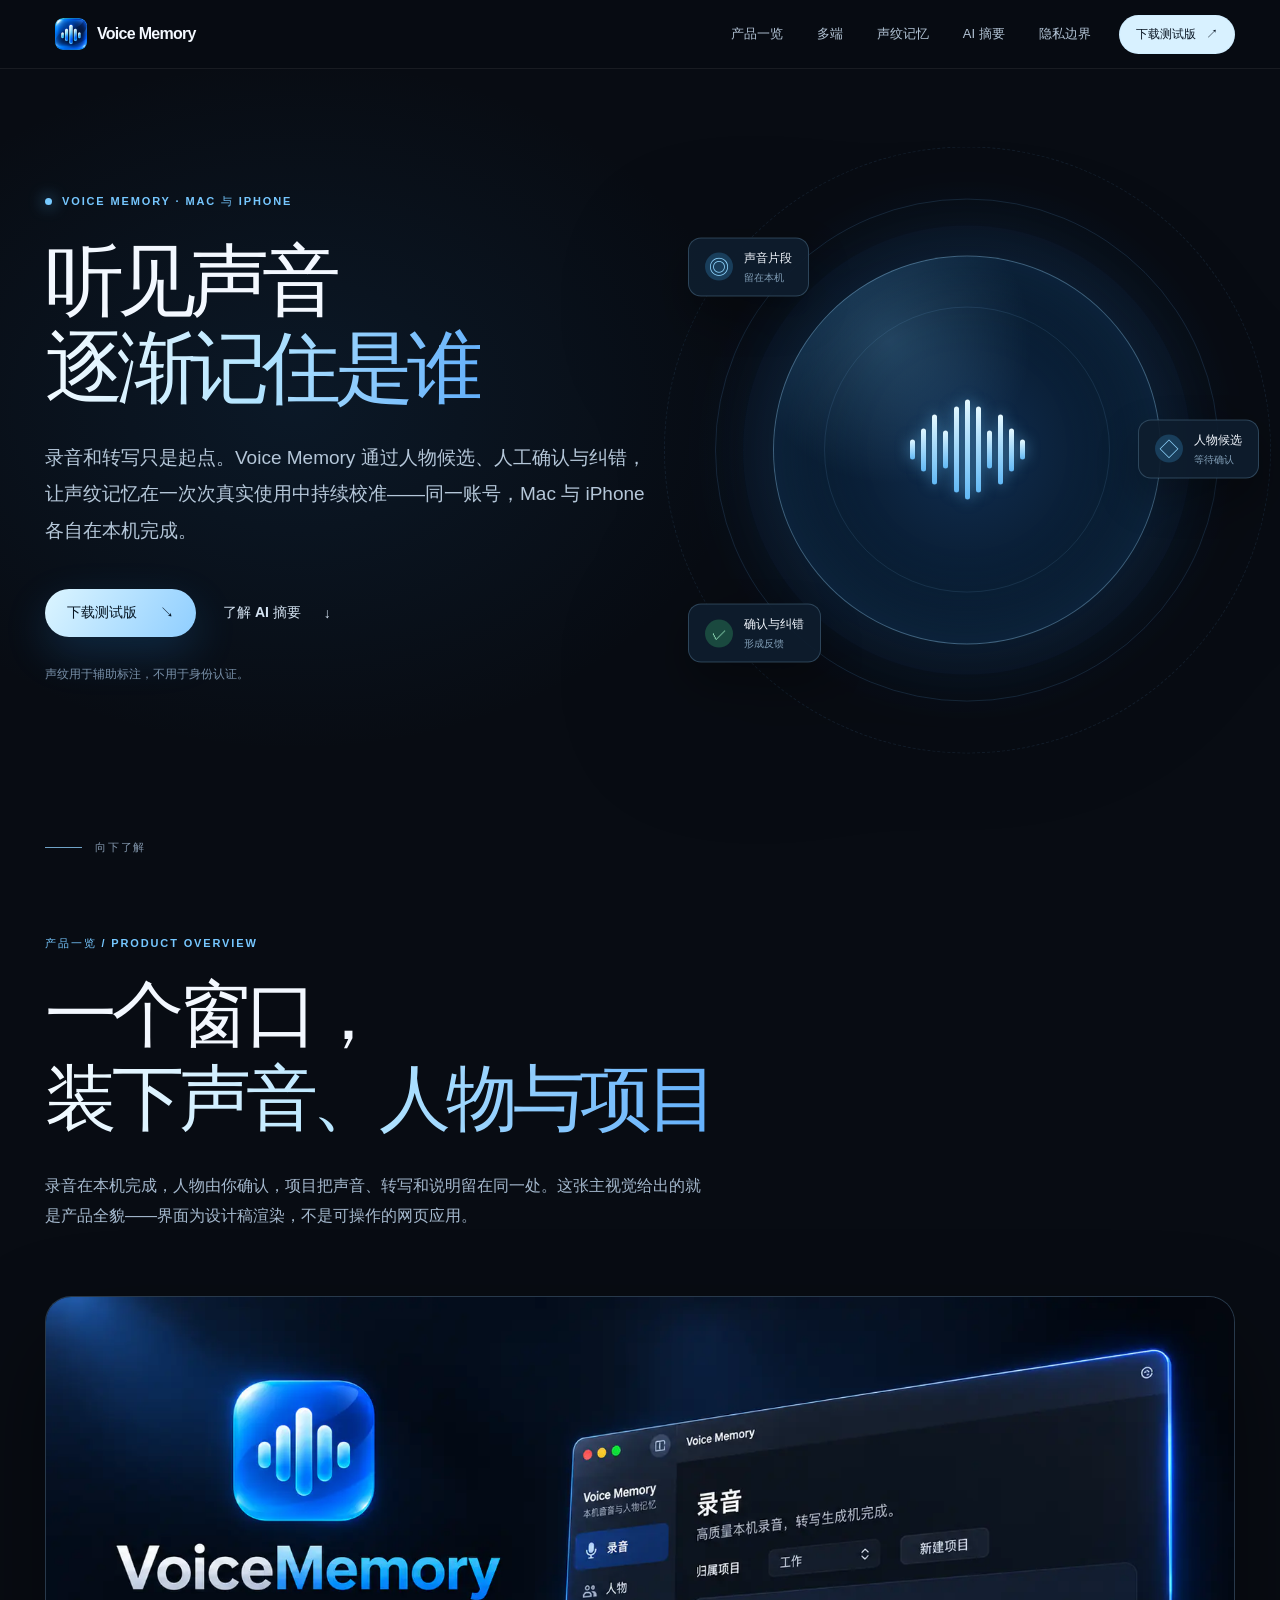
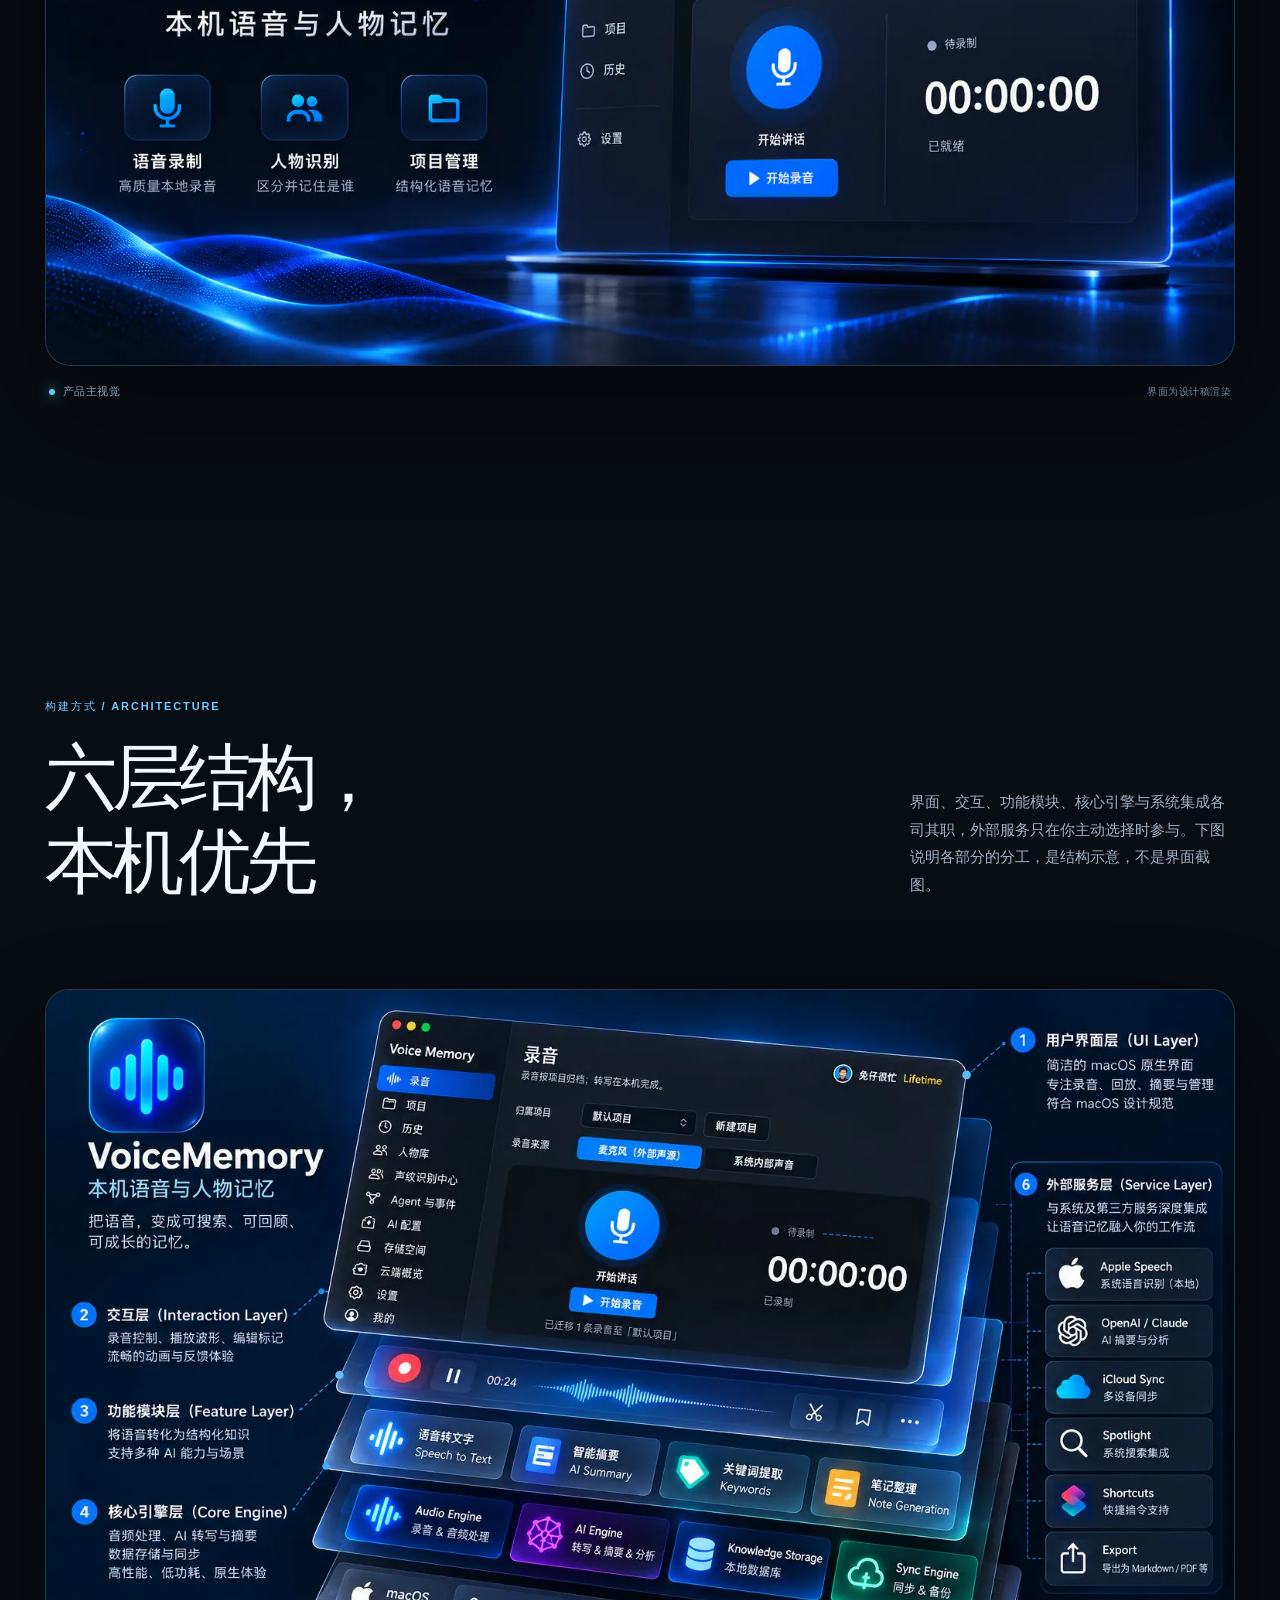
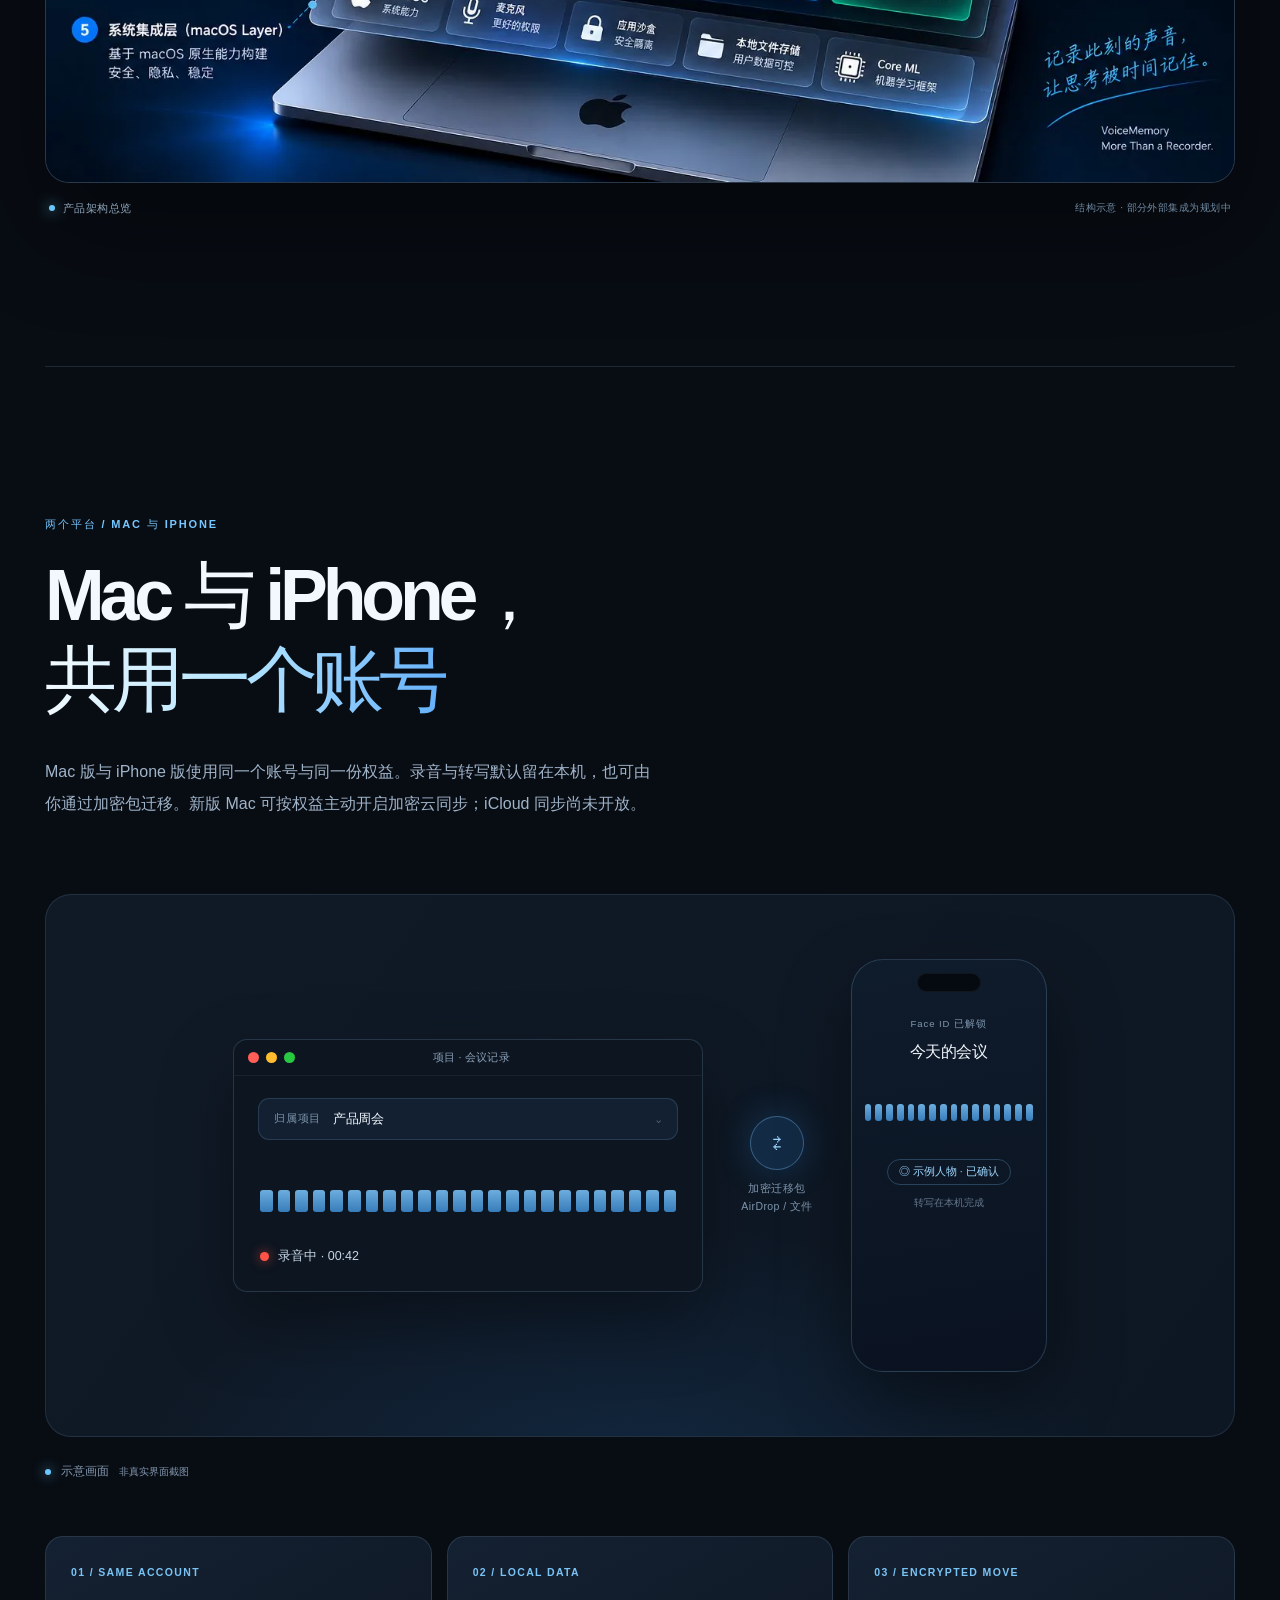
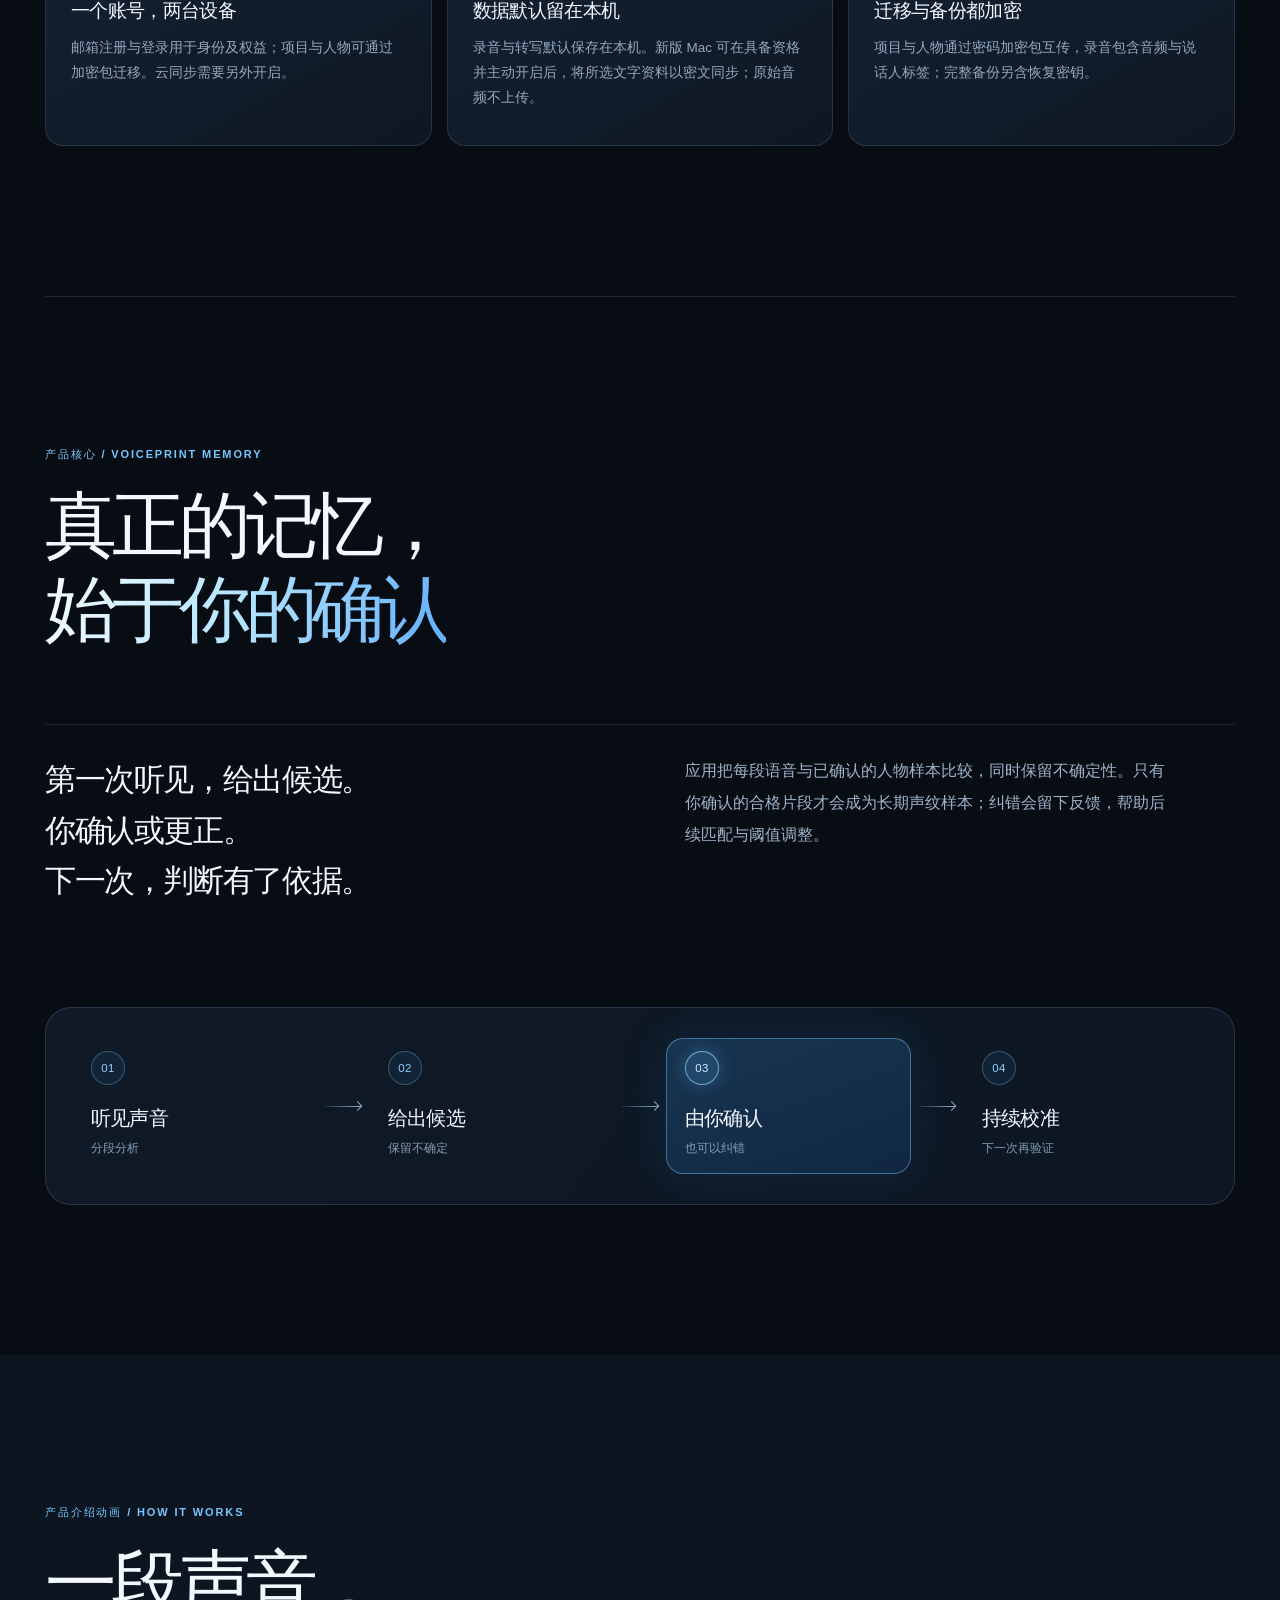
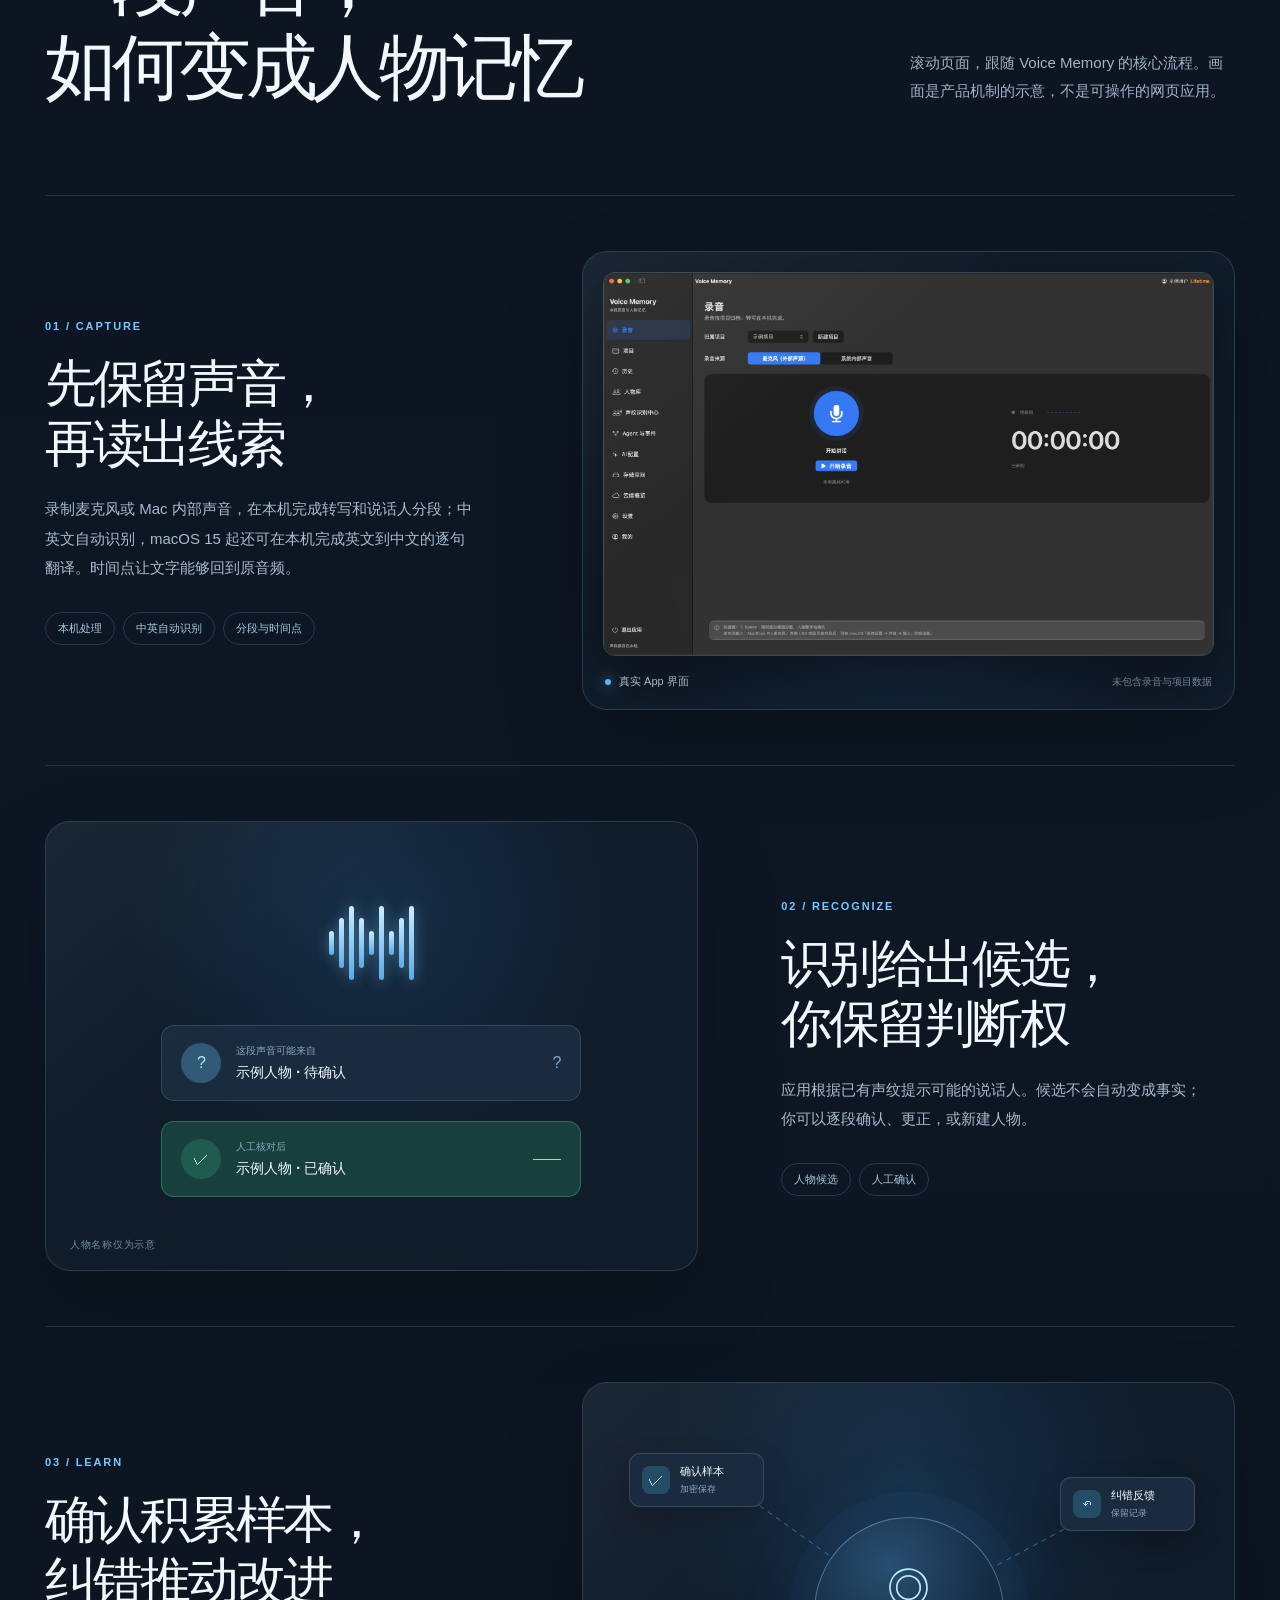
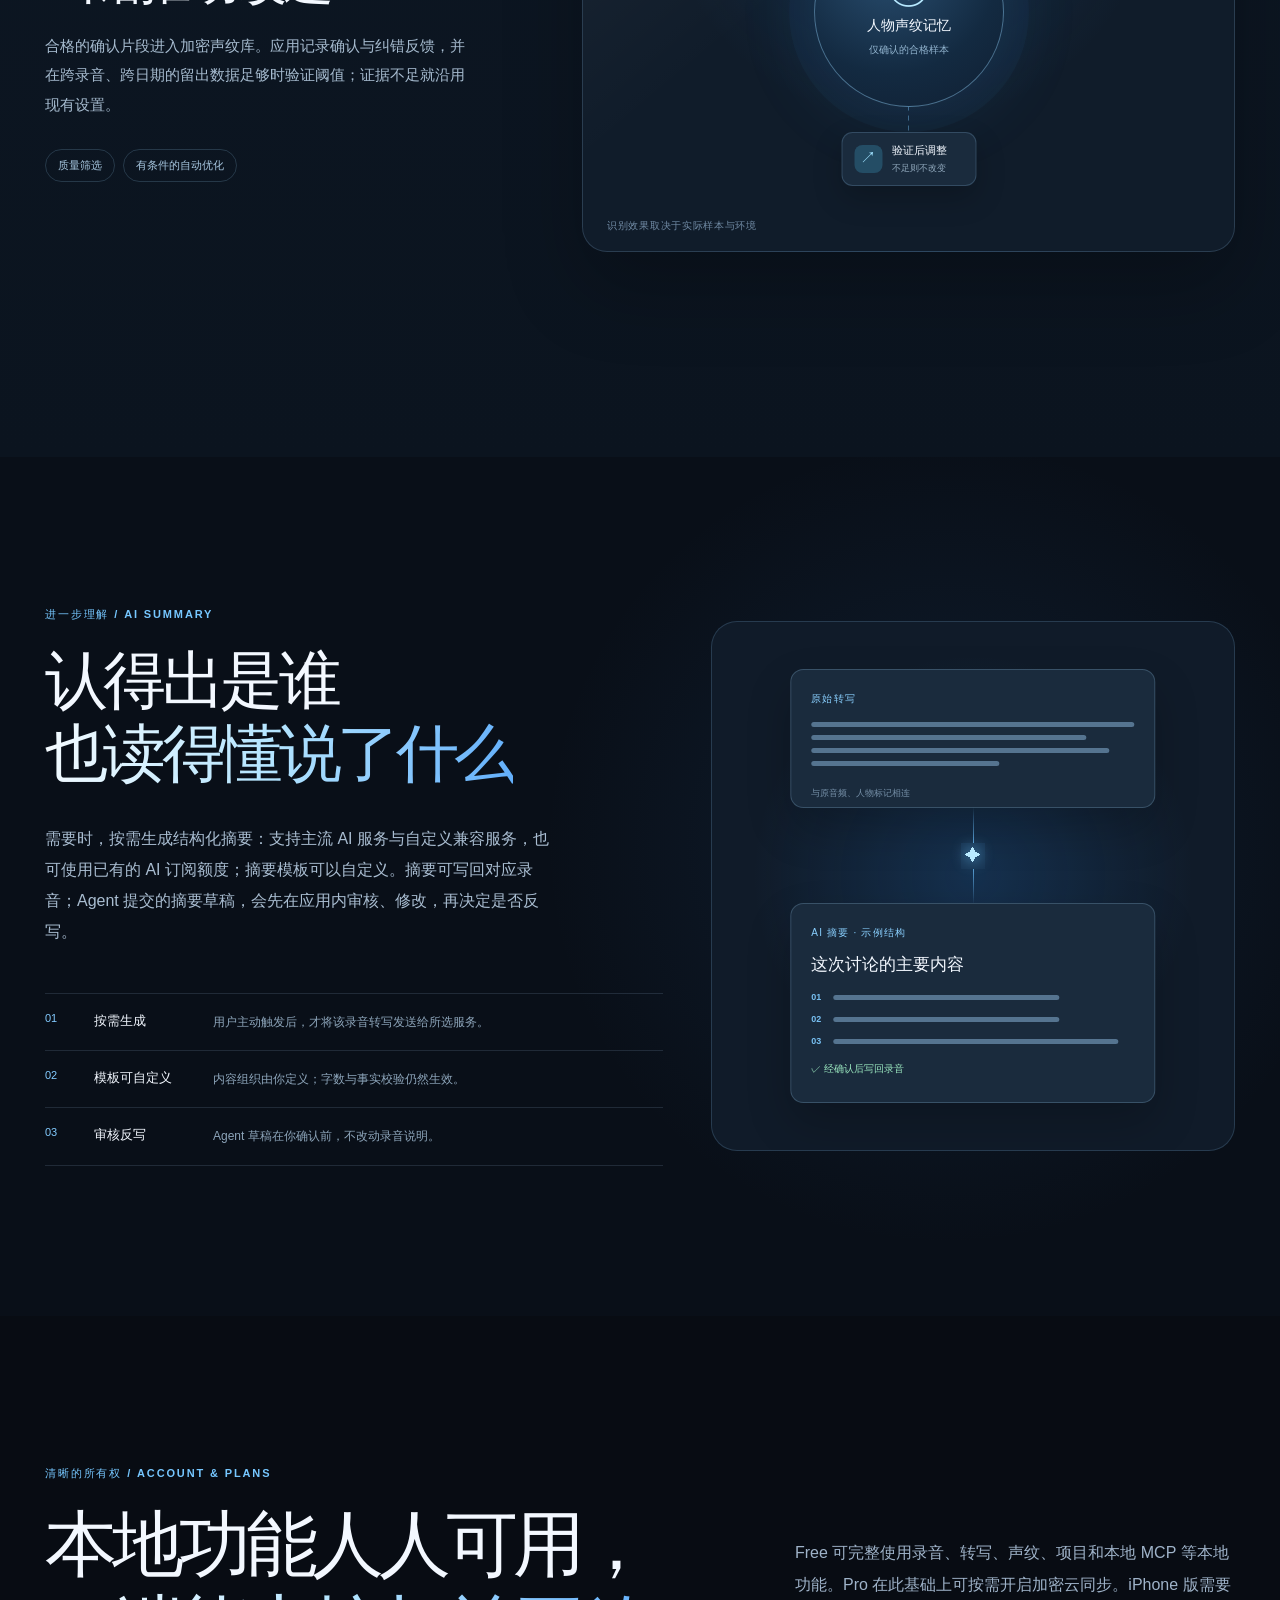
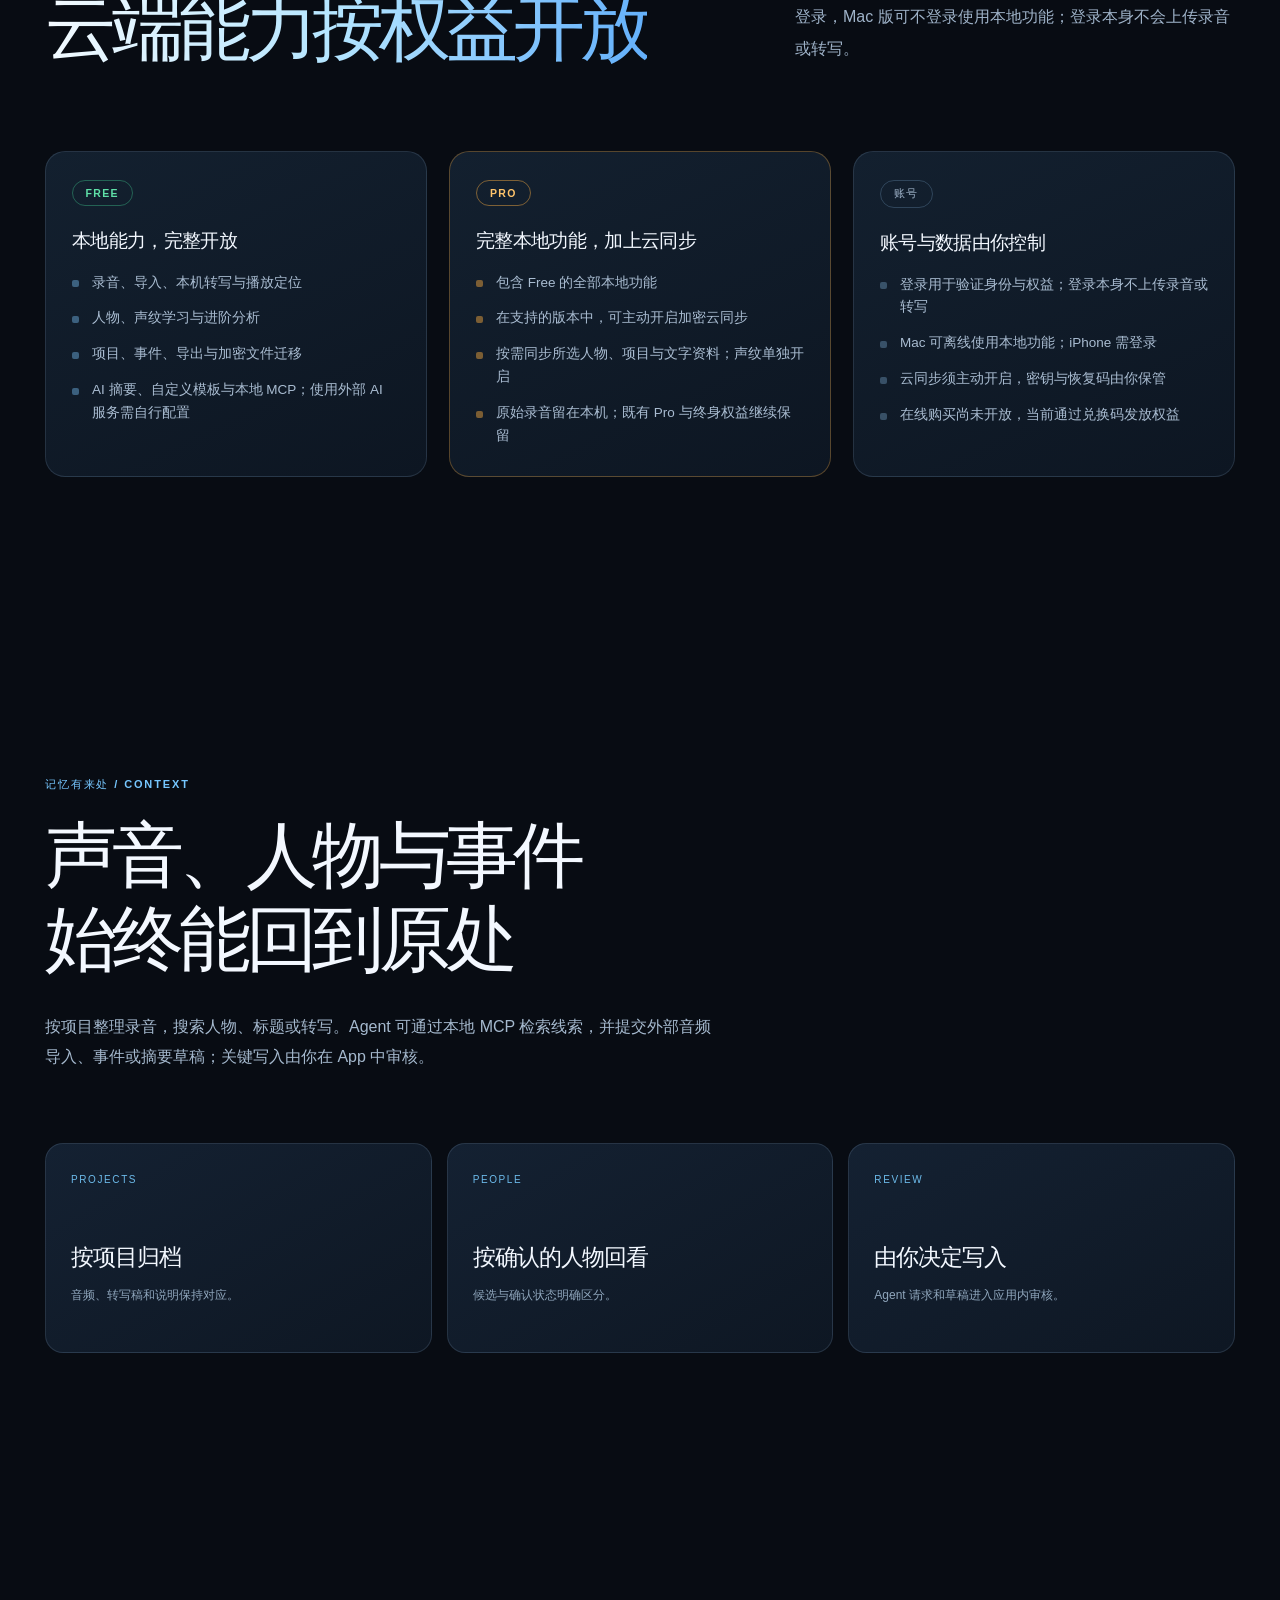
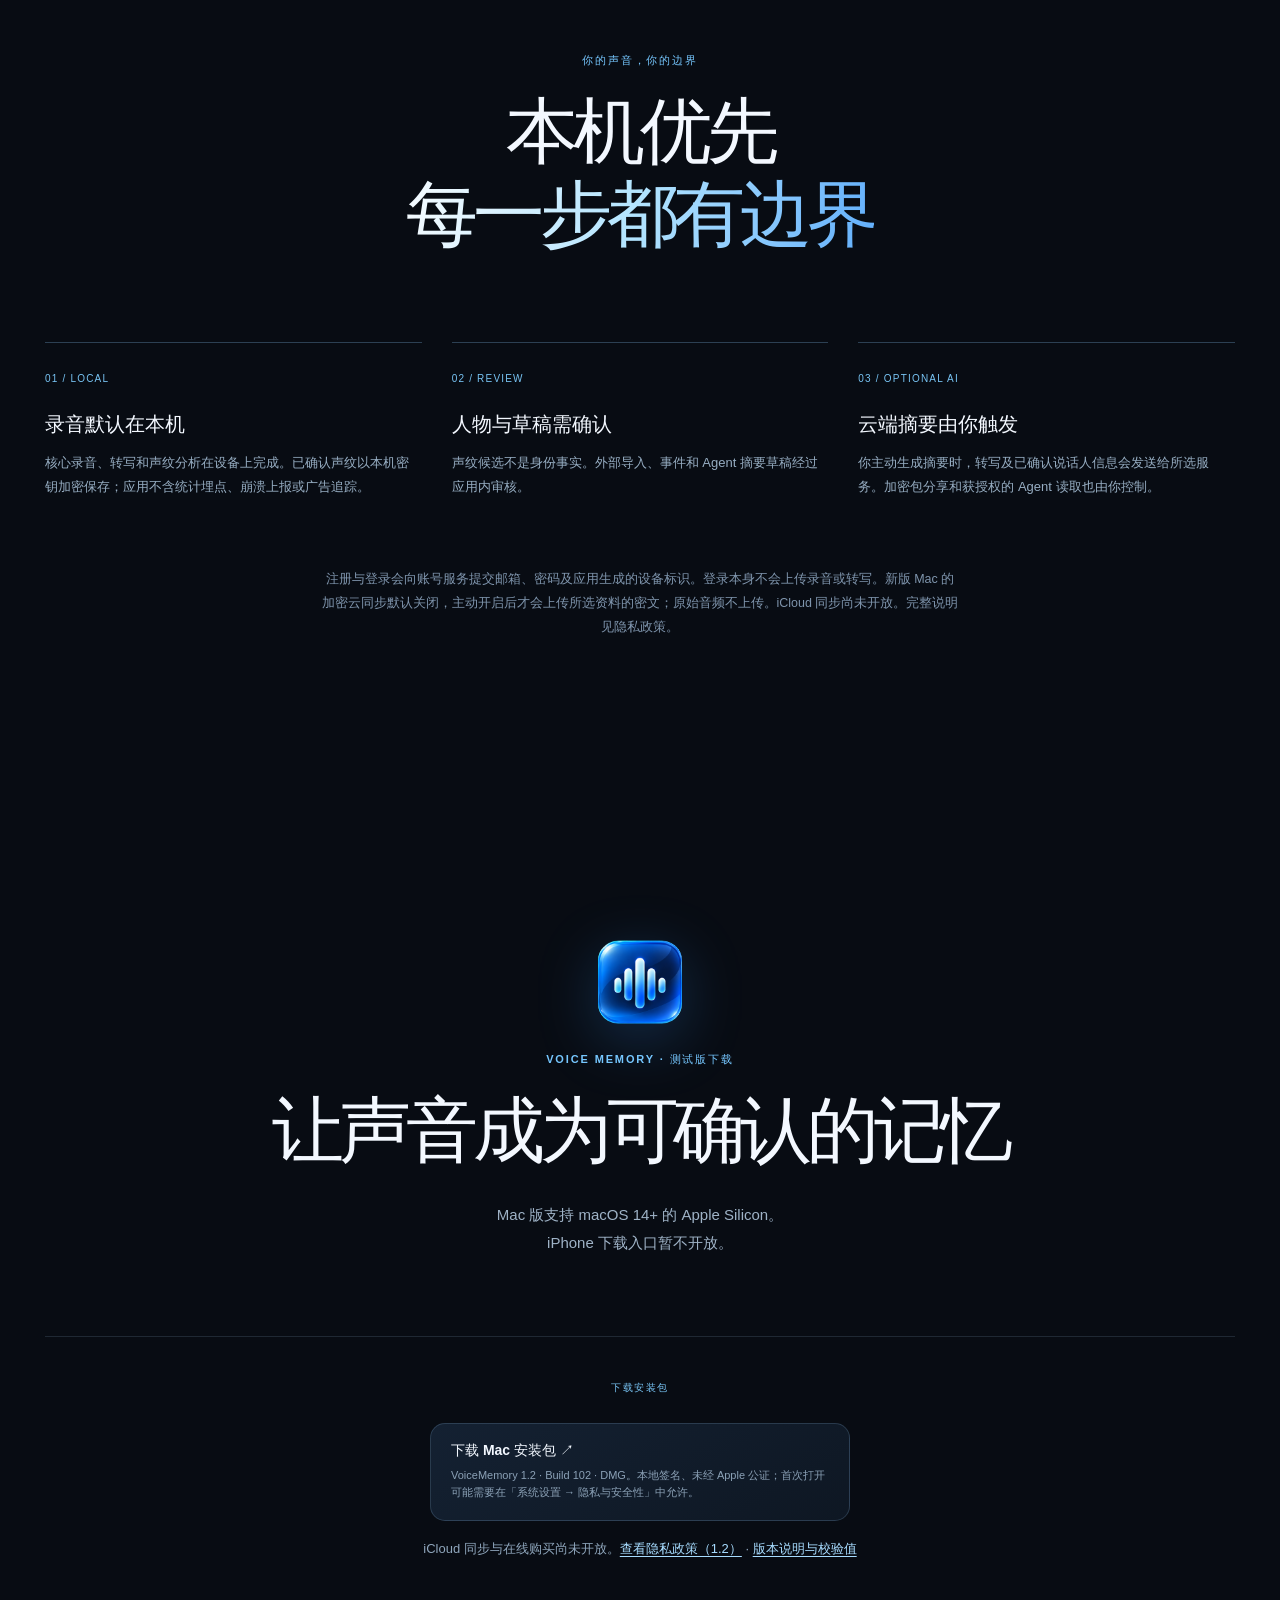
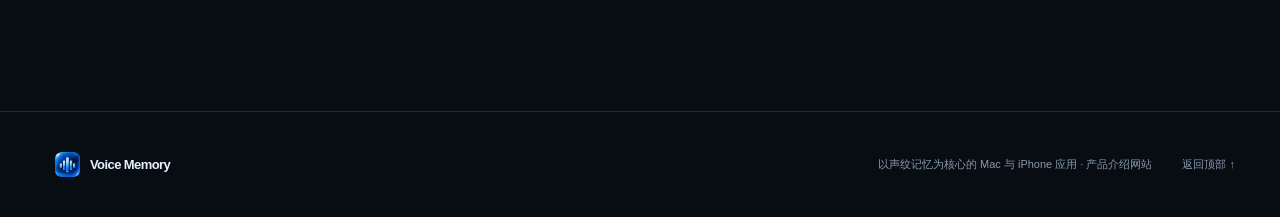
==== commit 45549f66: "release: publish Mac build 102 and hide iPhone download" ====
--- a/index.html
+++ b/index.html
@@ -23,7 +23,7 @@
   <link rel="canonical" href="https://wyihao2010-code.github.io/VoiceMemory-website/">
   <link rel="icon" type="image/png" sizes="32x32" href="assets/icon-32.png">
   <link rel="apple-touch-icon" sizes="180x180" href="assets/icon-180.png">
-  <link rel="stylesheet" href="styles.css?v=20261014">
+  <link rel="stylesheet" href="styles.css?v=20261029">
   <script defer src="script.js?v=20261014"></script>
   <script type="application/ld+json">
   {
@@ -198,14 +198,13 @@
       <picture><source srcset="assets/voice-memory-icon.webp" type="image/webp"><img src="assets/voice-memory-icon.png" alt="Voice Memory 应用图标" width="84" height="84" data-reveal></picture>
       <p class="section-kicker" data-reveal>VOICE MEMORY · 测试版下载</p>
       <h2 id="download-title" data-reveal>让声音成为可确认的记忆</h2>
-      <p data-reveal>Mac 版支持 macOS 14+ 的 Apple Silicon；iPhone 版支持 iOS 17+<br>请阅读下列安装限制</p>
+      <p data-reveal>Mac 版支持 macOS 14+ 的 Apple Silicon。<br>iPhone 下载入口暂不开放。</p>
       <div class="updates" data-reveal>
         <span class="updates-label">下载安装包</span>
         <div class="updates-links">
-          <a href="https://github.com/wyihao2010-code/VoiceMemory-website/releases/download/v1.2-beta.5/VoiceMemory-1.2-Build96.dmg"><strong>下载 Mac 安装包 ↗</strong><small>VoiceMemory 1.2 · Build 96 · DMG。本地签名、未经 Apple 公证；首次打开可能需要在「系统设置 → 隐私与安全性」中允许。</small></a>
-          <a href="https://github.com/wyihao2010-code/VoiceMemory-website/releases/download/v1.2-beta.4/VoiceMemoryIOS-1.2-Build6-registered-device.ipa"><strong>下载 iPhone 测试包 ↗</strong><small>VoiceMemory iOS 1.2 · Build 6 · IPA。仅签名描述文件中已登记的 1 台 iPhone 可安装；开发签名于 2026 年 10 月 29 日到期。</small></a>
-        </div>
-        <p>iPhone 测试包需用 Apple Configurator 或 Xcode 安装到已登记设备；下载本身不代表设备获得安装资格。iCloud 同步与在线购买尚未开放。<a href="privacy-policy.html">查看隐私政策（1.2）</a> · <a href="https://github.com/wyihao2010-code/VoiceMemory-website/releases/tag/v1.2-beta.5">版本说明与校验值</a></p>
+          <a href="https://github.com/wyihao2010-code/VoiceMemory-website/releases/download/v1.2-beta.6/VoiceMemory-1.2-Build102.dmg"><strong>下载 Mac 安装包 ↗</strong><small>VoiceMemory 1.2 · Build 102 · DMG。本地签名、未经 Apple 公证；首次打开可能需要在「系统设置 → 隐私与安全性」中允许。</small></a>
+        </div>
+        <p>iCloud 同步与在线购买尚未开放。<a href="privacy-policy.html">查看隐私政策（1.2）</a> · <a href="https://github.com/wyihao2010-code/VoiceMemory-website/releases/tag/v1.2-beta.6">版本说明与校验值</a></p>
       </div>
     </section>
   </main>
--- a/styles.css
+++ b/styles.css
@@ -1,5 +1,5 @@
 :root{color-scheme:dark;--bg:#080c13;--panel:#111b28;--line:rgba(174,211,247,.14);--text:#f3f8ff;--muted:#9aadc2;--blue:#68bfff;--ice:#c9eeff;font-family:-apple-system,BlinkMacSystemFont,"SF Pro Display","PingFang SC","Hiragino Sans GB",sans-serif;font-synthesis:none;-webkit-font-smoothing:antialiased}
-*{box-sizing:border-box}html{scroll-behavior:smooth;scroll-padding-top:82px}body{margin:0;background:var(--bg);color:var(--text);overflow-x:hidden}a{color:inherit;text-decoration:none}img{display:block}button{font:inherit}::selection{background:#6fc5ff;color:#06111d}:focus-visible{outline:2px solid #a7e2ff;outline-offset:4px}.shell{width:min(1190px,calc(100% - 64px));margin-inline:auto}.section{padding-block:150px}.skip-link{position:fixed;top:-80px;left:16px;z-index:100;padding:12px 18px;background:white;color:#07111c;border-radius:8px}.skip-link:focus{top:16px}
+*{box-sizing:border-box}html{scroll-behavior:smooth;scroll-padding-top:82px;overflow-x:clip}body{margin:0;background:var(--bg);color:var(--text);overflow-x:hidden}a{color:inherit;text-decoration:none}img{display:block}button{font:inherit}::selection{background:#6fc5ff;color:#06111d}:focus-visible{outline:2px solid #a7e2ff;outline-offset:4px}.shell{width:min(1190px,calc(100% - 64px));margin-inline:auto}.section{padding-block:150px}.skip-link{position:fixed;top:-80px;left:16px;z-index:100;padding:12px 18px;background:white;color:#07111c;border-radius:8px}.skip-link:focus{top:16px}
 .site-header{position:fixed;z-index:40;top:0;left:0;right:0;border-bottom:1px solid rgba(255,255,255,.07);background:rgba(8,12,19,.78);backdrop-filter:blur(22px);-webkit-backdrop-filter:blur(22px)}.nav{height:68px;display:flex;align-items:center;gap:28px}.brand{display:inline-flex;align-items:center;gap:10px;font-size:16px;font-weight:720;letter-spacing:-.045em;white-space:nowrap}.brand img{border-radius:8px}.nav-links{display:flex;gap:34px;margin-left:auto;color:#b2c3d5;font-size:13px}.nav-links a,.footer a{transition:color .25s}.nav-links a:hover,.footer a:hover{color:white}.nav-cta{font-size:12px;font-weight:700;padding:10px 16px;border:1px solid rgba(180,225,255,.24);border-radius:100px;background:#d8f1ff;color:#091523;white-space:nowrap;transition:transform .25s,background .25s}.nav-cta:hover{transform:translateY(-2px);background:white}.nav-cta span{margin-left:7px}
 .hero{min-height:790px;height:min(940px,100svh);display:flex;align-items:center;position:relative}.hero:before{content:"";position:absolute;left:-18vw;top:5%;width:75vw;height:80%;background:radial-gradient(ellipse,rgba(29,96,155,.15),transparent 68%);pointer-events:none}.hero-copy{width:60%;position:relative;z-index:2;padding-bottom:34px}.eyebrow,.section-kicker,.story-index{font-size:11px;font-weight:750;letter-spacing:.17em;color:#76c7ff}.eyebrow{display:flex;align-items:center;gap:10px}.eyebrow-dot{width:7px;height:7px;border-radius:50%;background:#77caff;box-shadow:0 0 16px #56b7ff}.hero h1{font-size:clamp(58px,6.2vw,105px);line-height:1.09;letter-spacing:-.082em;font-weight:740;margin:29px 0}.hero h1 span,em{font-style:normal;background:linear-gradient(100deg,#f5fbff 0%,#b4e5ff 48%,#62affb 100%);-webkit-background-clip:text;background-clip:text;color:transparent}.hero-lead{max-width:610px;font-size:19px;line-height:1.9;color:#b5c7d9}.hero-actions,.closing-actions{display:flex;align-items:center;gap:27px;margin-top:40px}.button{display:inline-flex;gap:23px;align-items:center;font-size:14px;font-weight:710;transition:transform .25s,box-shadow .25s,color .25s}.button:hover{transform:translateY(-3px)}.button-primary{padding:15px 22px;background:linear-gradient(120deg,#dcf5ff,#8fceff);color:#061523;border-radius:100px;box-shadow:0 16px 44px rgba(44,149,247,.2)}.button-primary:hover{box-shadow:0 20px 50px rgba(44,149,247,.3)}.button-text{color:#d5e4f3}.button-text:hover{color:white}.hero-footnote{margin:29px 0 0;color:#7890a9;font-size:12px}.scroll-cue{position:absolute;left:0;bottom:45px;display:flex;align-items:center;gap:13px;color:#8296ac;font-size:11px;letter-spacing:.16em}.scroll-cue span{height:1px;width:37px;background:#70a4c8}
 .hero-art{position:absolute;right:-3%;top:50%;transform:translateY(-50%);width:51%;aspect-ratio:1;display:grid;place-items:center;filter:drop-shadow(0 35px 65px rgba(0,0,0,.25))}.hero-art:before{content:"";position:absolute;inset:0;background:radial-gradient(circle,rgba(37,133,233,.16),transparent 65%)}.hero-orbit{position:absolute;border-radius:50%;border:1px solid rgba(113,185,247,.14)}.orbit-one{width:83%;aspect-ratio:1}.orbit-two{width:100%;aspect-ratio:1;border-style:dashed;border-color:rgba(113,185,247,.10);animation:orbit 45s linear infinite}.hero-core{width:64%;aspect-ratio:1;display:grid;place-items:center;position:relative;border-radius:50%;border:1px solid rgba(142,207,255,.4);background:radial-gradient(circle at 30% 22%,rgba(125,206,255,.22),transparent 35%),radial-gradient(circle,#102e51,#071626 67%,#081321);box-shadow:inset 0 0 90px rgba(55,144,236,.2),0 0 0 30px rgba(52,121,206,.034),0 0 100px rgba(47,145,243,.13)}.hero-core:after{content:"";position:absolute;inset:13%;border:1px solid rgba(139,201,255,.11);border-radius:50%}.core-wave{width:65%;height:100px;display:flex;align-items:center;justify-content:center;gap:6px}.core-wave i{width:5px;height:20%;border-radius:9px;background:linear-gradient(#e7faff,#61b8f5);box-shadow:0 0 14px rgba(114,204,255,.6);animation:pulse 1.45s ease-in-out infinite alternate}.core-wave i:nth-child(2),.core-wave i:nth-child(10){height:43%;animation-delay:-.5s}.core-wave i:nth-child(3),.core-wave i:nth-child(9){height:70%;animation-delay:-1s}.core-wave i:nth-child(4),.core-wave i:nth-child(8){height:38%;animation-delay:-.2s}.core-wave i:nth-child(5),.core-wave i:nth-child(7){height:86%;animation-delay:-.8s}.core-wave i:nth-child(6){height:100%;animation-delay:-.4s}.hero-chip{position:absolute;z-index:2;display:flex;align-items:center;gap:11px;padding:12px 16px;border:1px solid rgba(159,216,255,.22);border-radius:13px;background:rgba(15,30,46,.92);box-shadow:0 18px 40px rgba(0,0,0,.26);font-size:12px;font-weight:700;line-height:1.3;animation:float 7s ease-in-out infinite}.hero-chip small{display:block;margin-top:4px;color:#819eb7;font-size:10px;font-weight:400}.chip-symbol{display:grid;place-items:center;width:28px;height:28px;border-radius:50%;background:#193e5b;color:#90d6ff;font-size:20px}.chip-symbol.check{font-size:15px;color:#9ae7c1;background:#1a493f}.chip-a{top:15%;left:4%}.chip-b{top:42%;right:-1%;animation-delay:-2s}.chip-c{bottom:15%;left:6%;animation-delay:-4s}
@@ -52,7 +52,7 @@
 .updates{margin-top:78px;padding-top:40px;border-top:1px solid var(--line)}
 .updates-label{display:inline-block;color:#78c4f4;font-size:10px;font-weight:750;letter-spacing:.16em}
 .updates>p{max-width:560px;margin:16px auto 0;color:#8fa6bc;font-size:13px;line-height:1.85}
-.updates-links{display:grid;grid-template-columns:repeat(2,minmax(0,1fr));gap:14px;max-width:680px;margin:28px auto 0}
+.updates-links{display:grid;grid-template-columns:1fr;gap:14px;max-width:420px;margin:28px auto 0}
 .updates-links a{display:flex;flex-direction:column;gap:7px;padding:18px 20px;border:1px solid rgba(159,210,255,.18);border-radius:15px;background:linear-gradient(150deg,#142132,#0e1723);text-align:left;transition:transform .25s,border-color .25s}
 .updates-links a:hover{transform:translateY(-3px);border-color:rgba(159,210,255,.36)}
 .updates-links strong{font-size:14px;color:#f3f8ff}
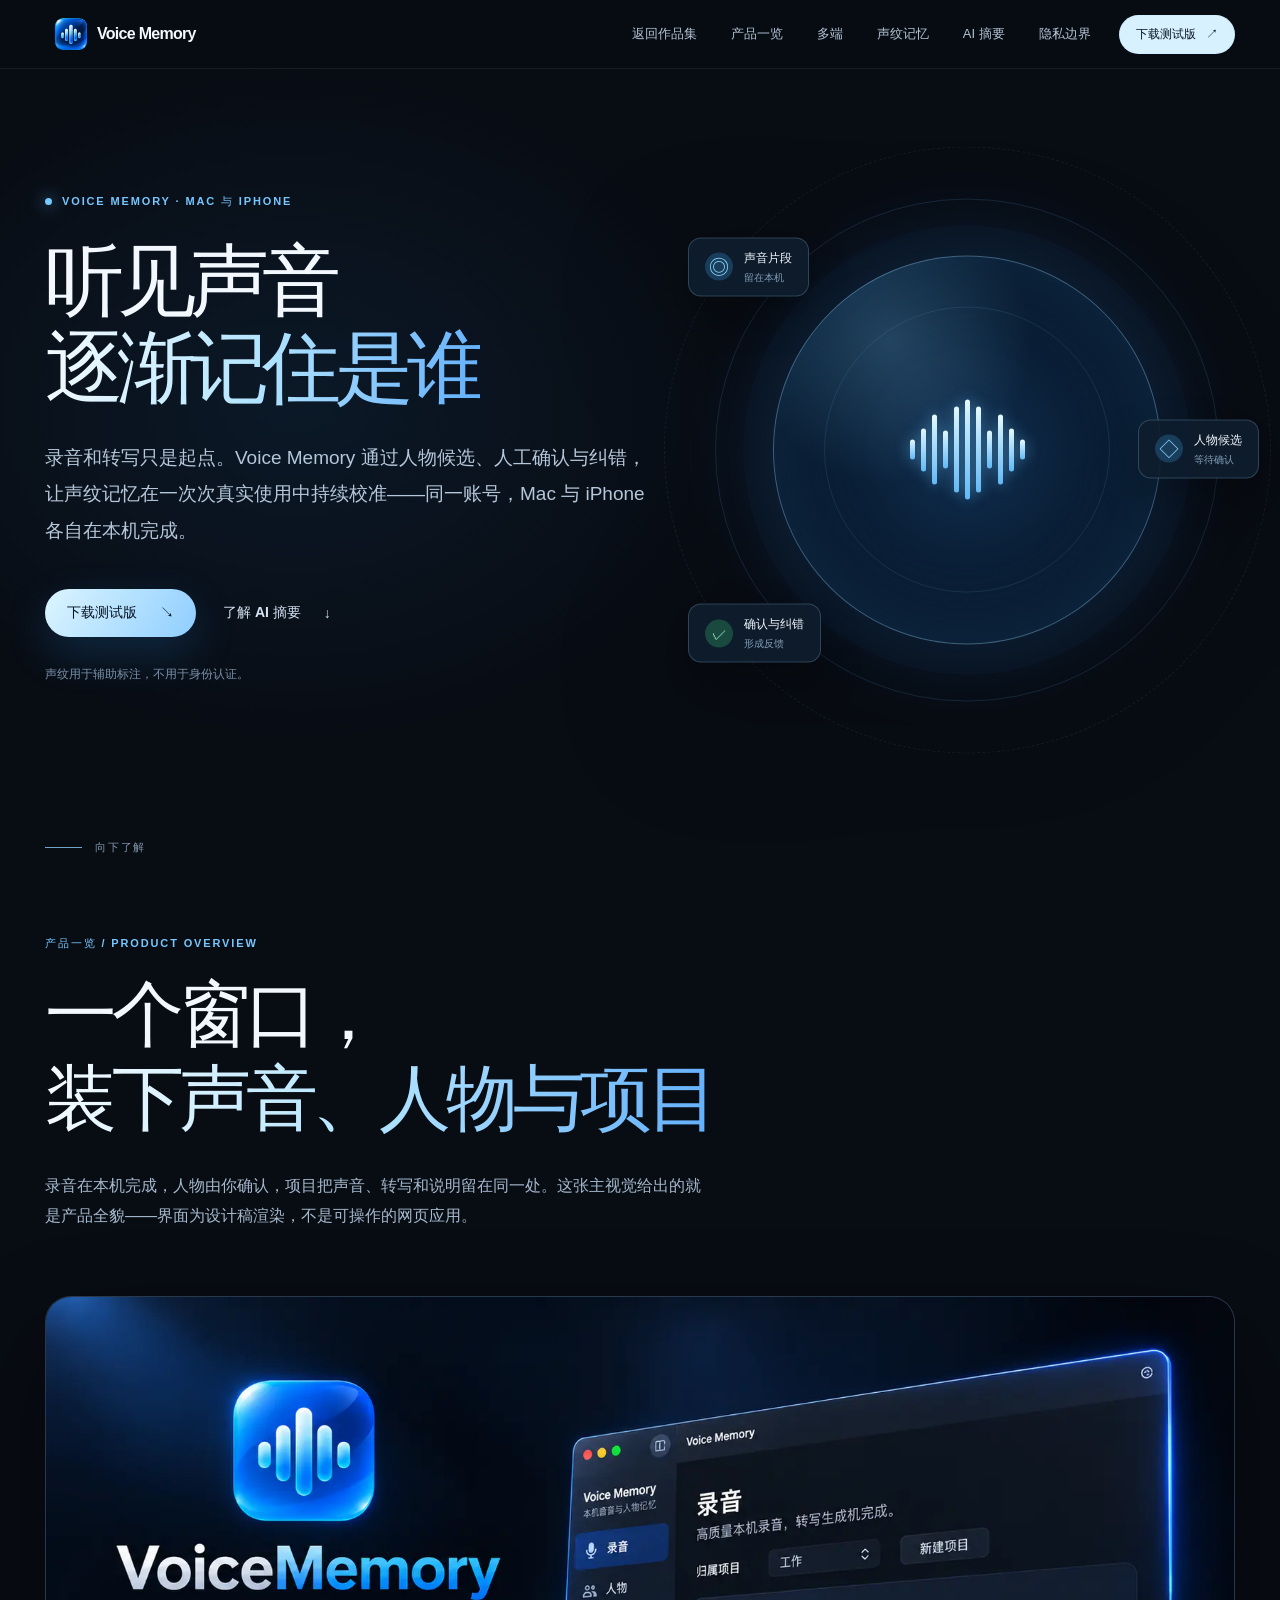
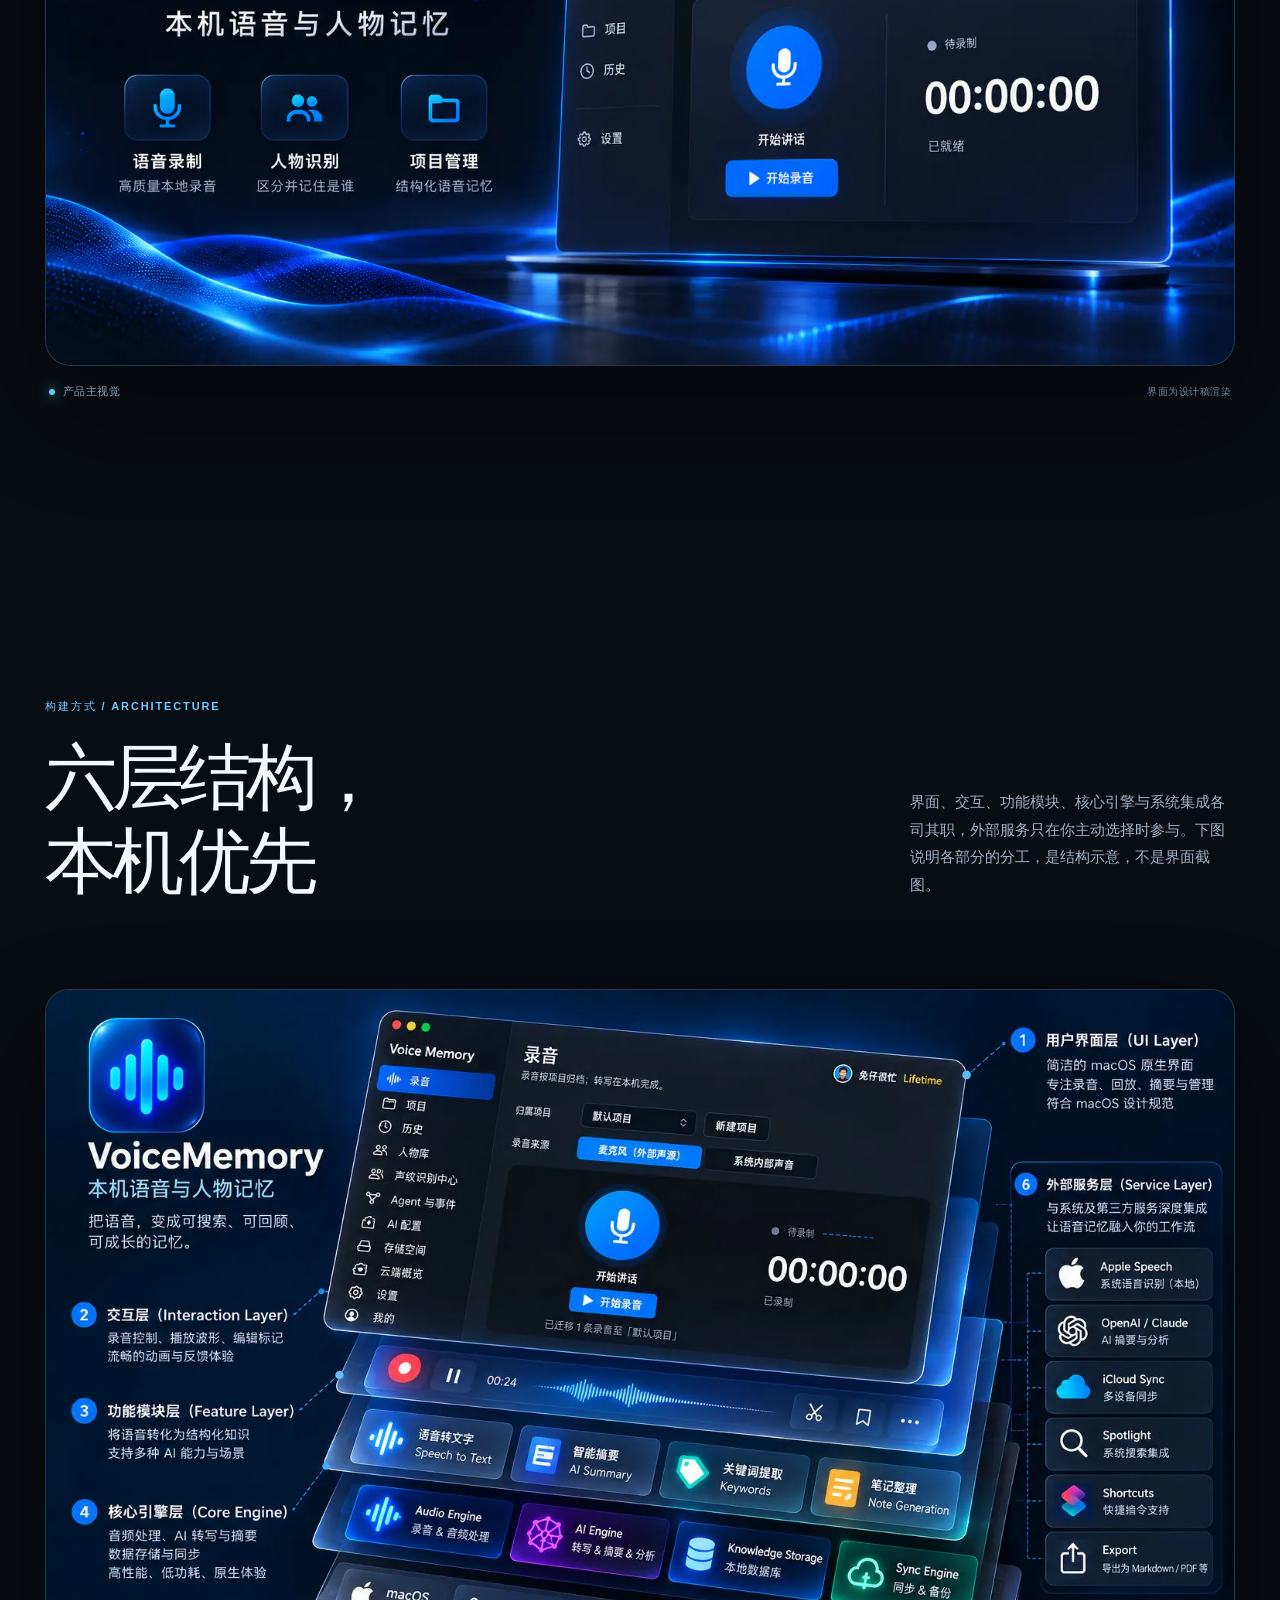
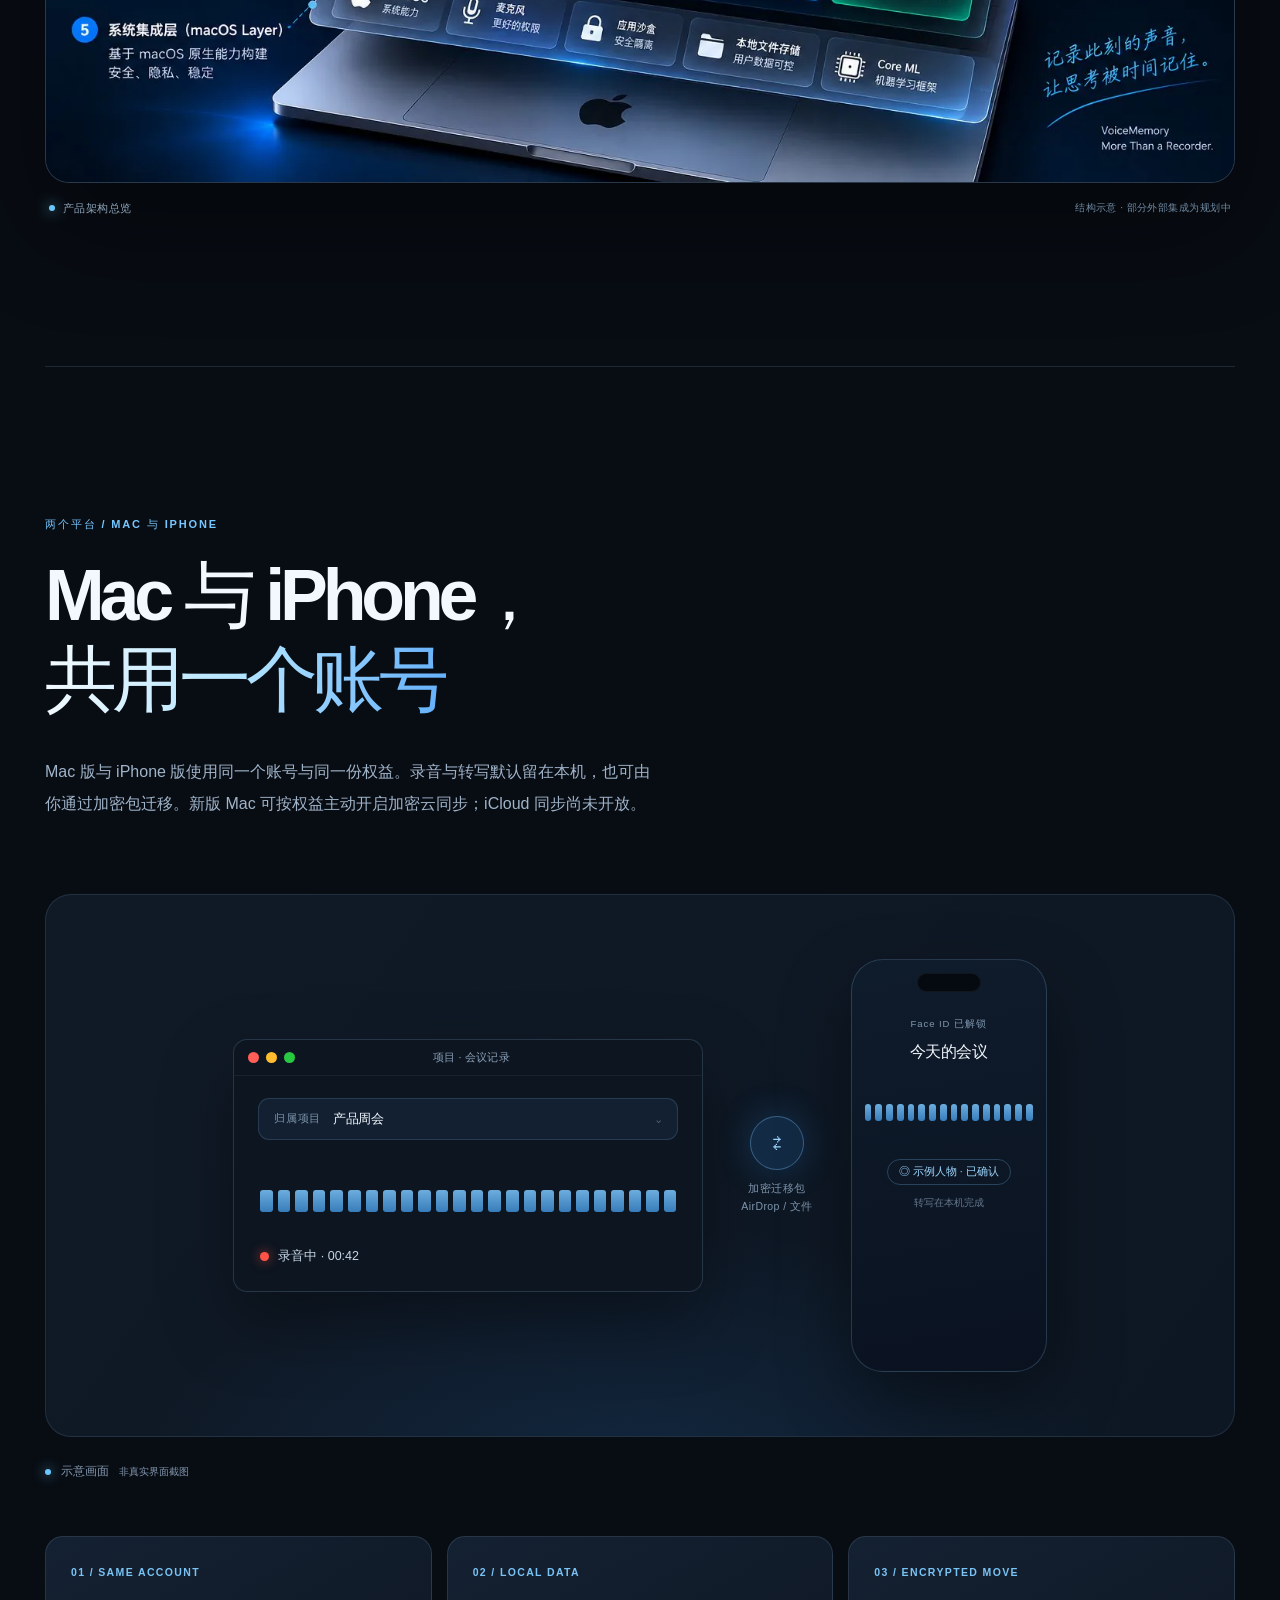
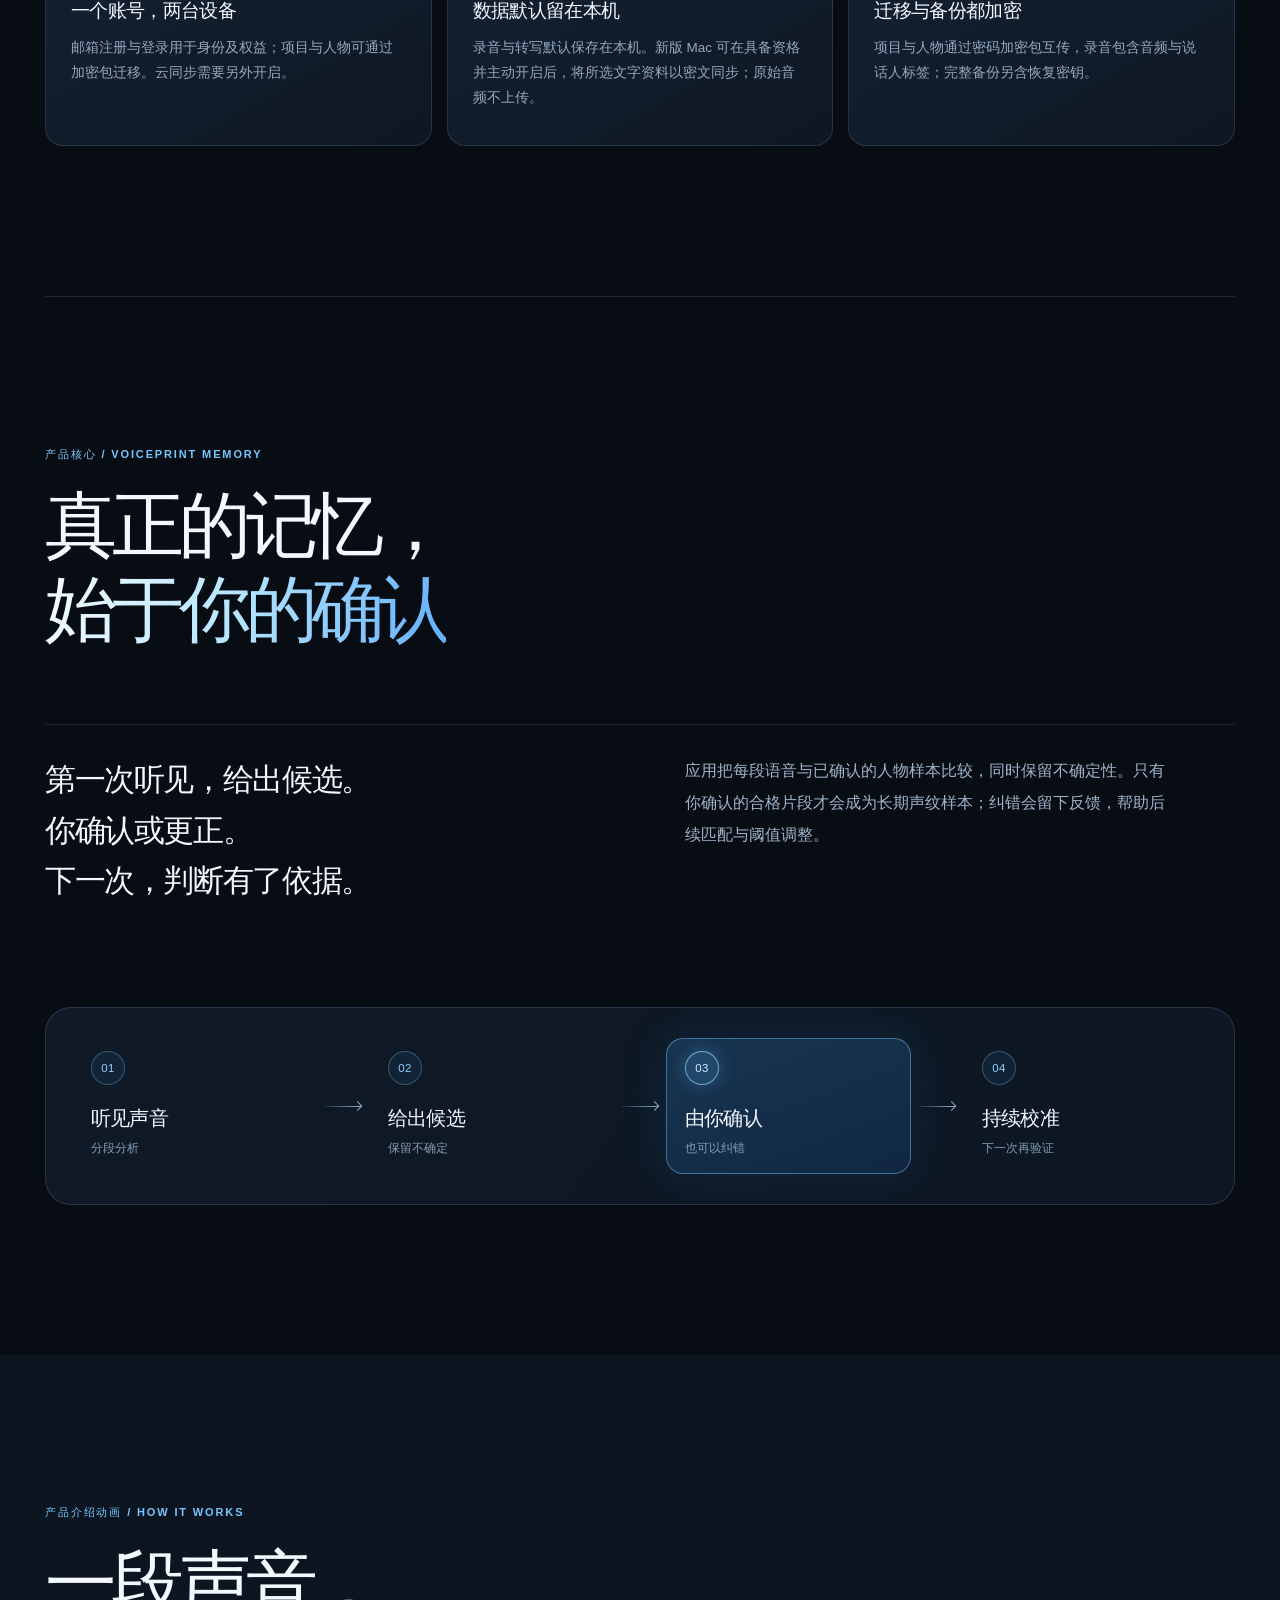
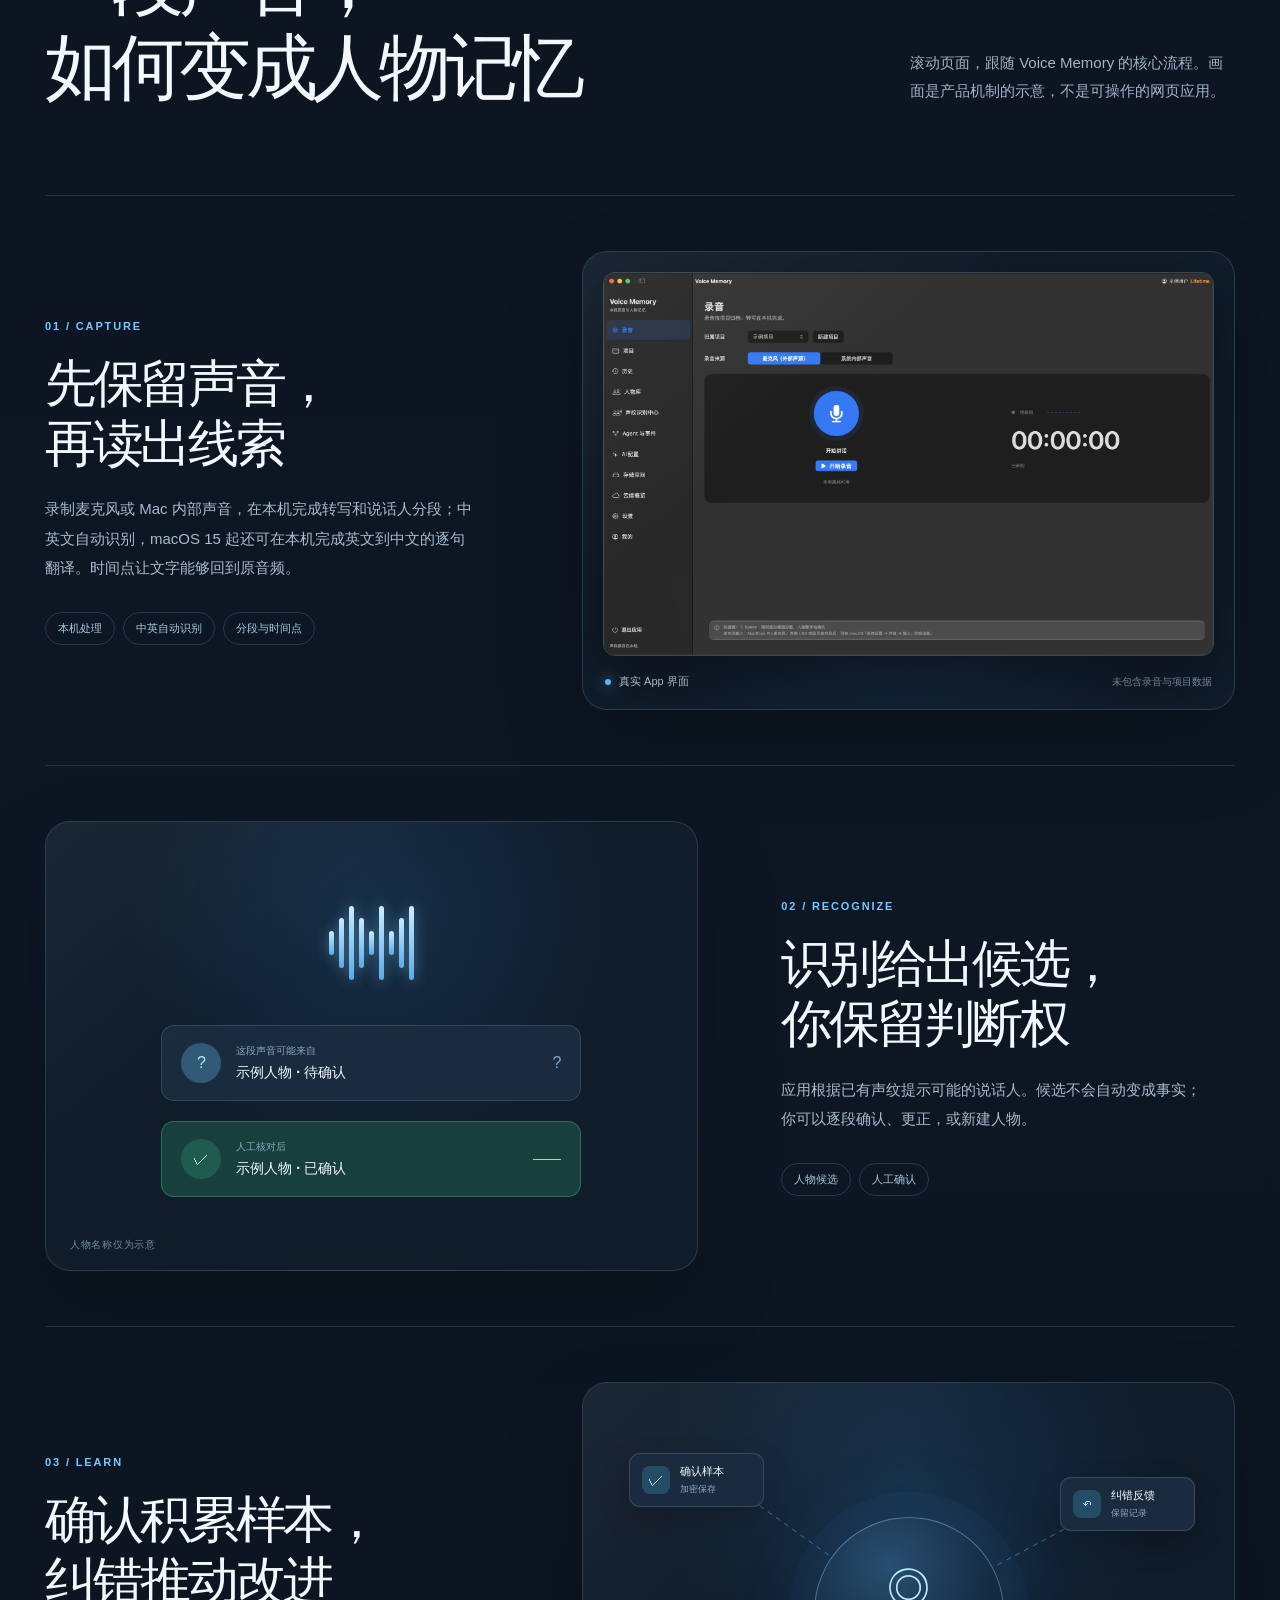
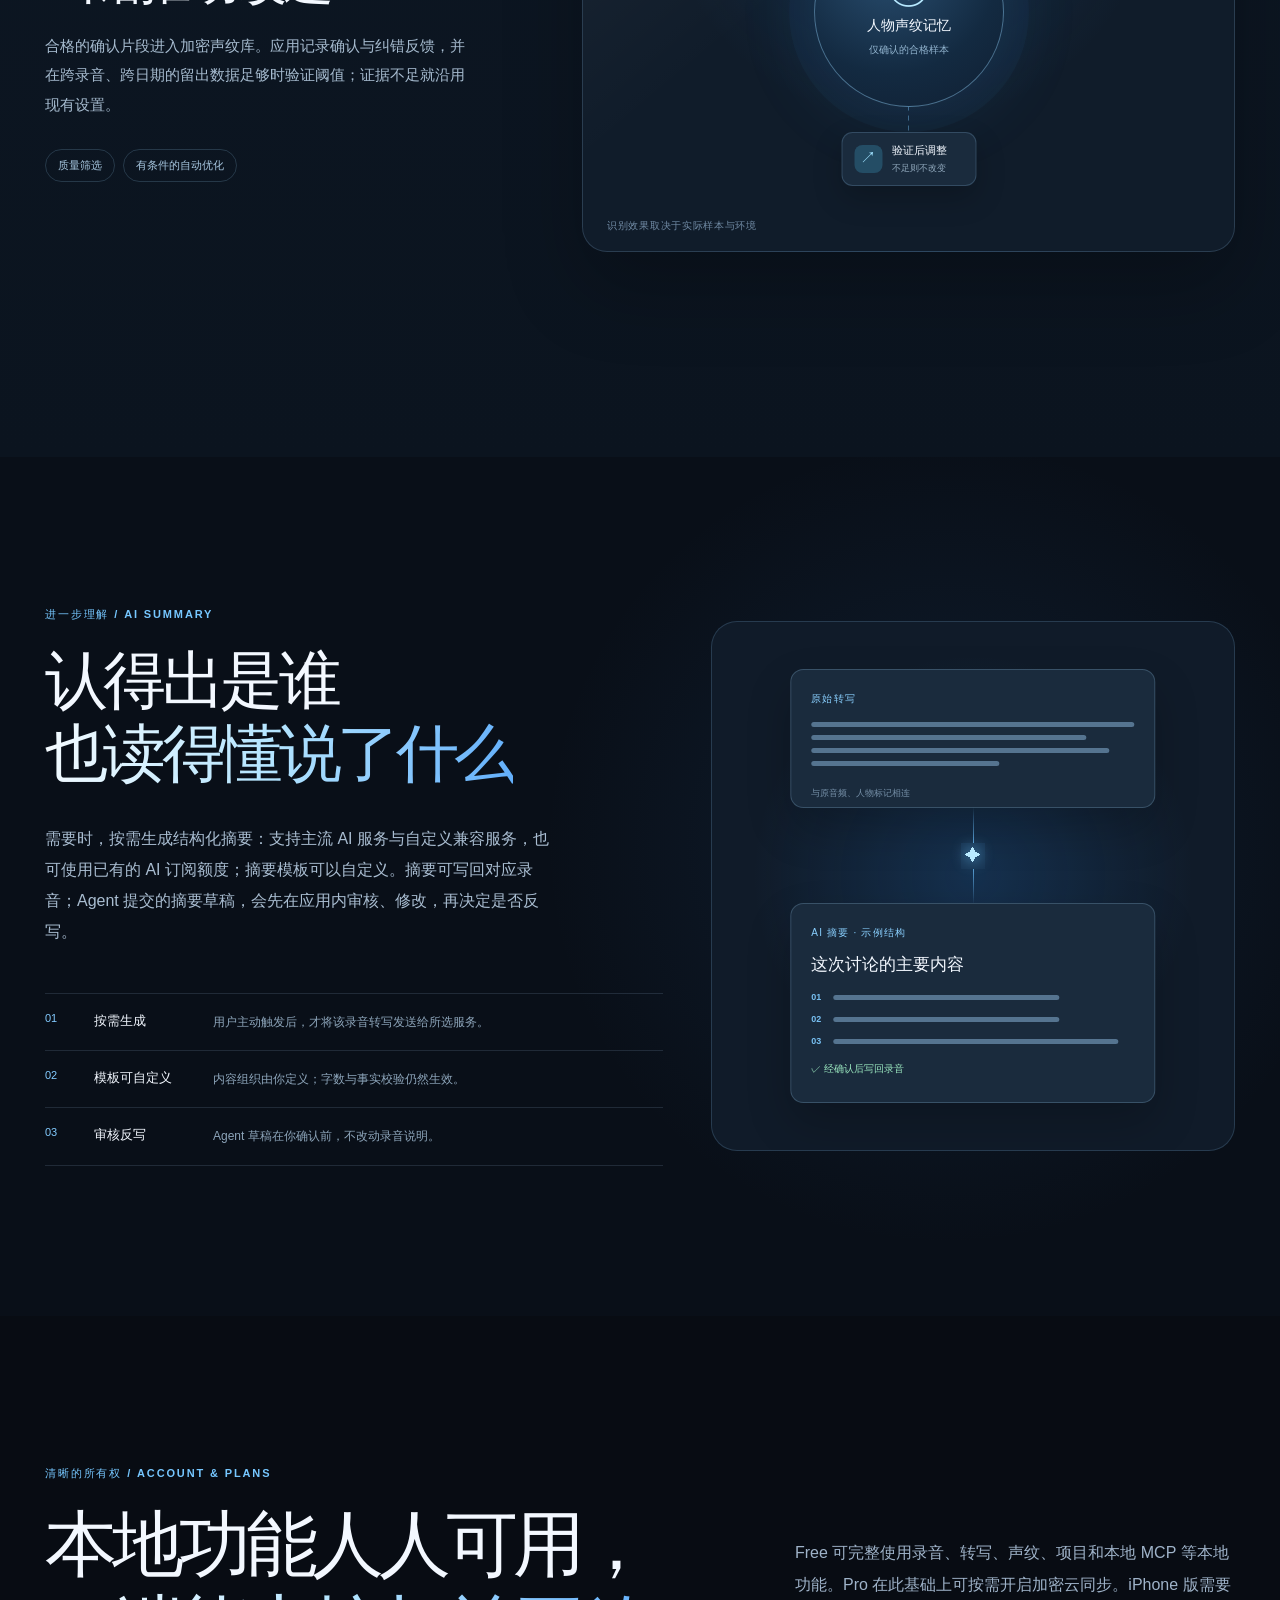
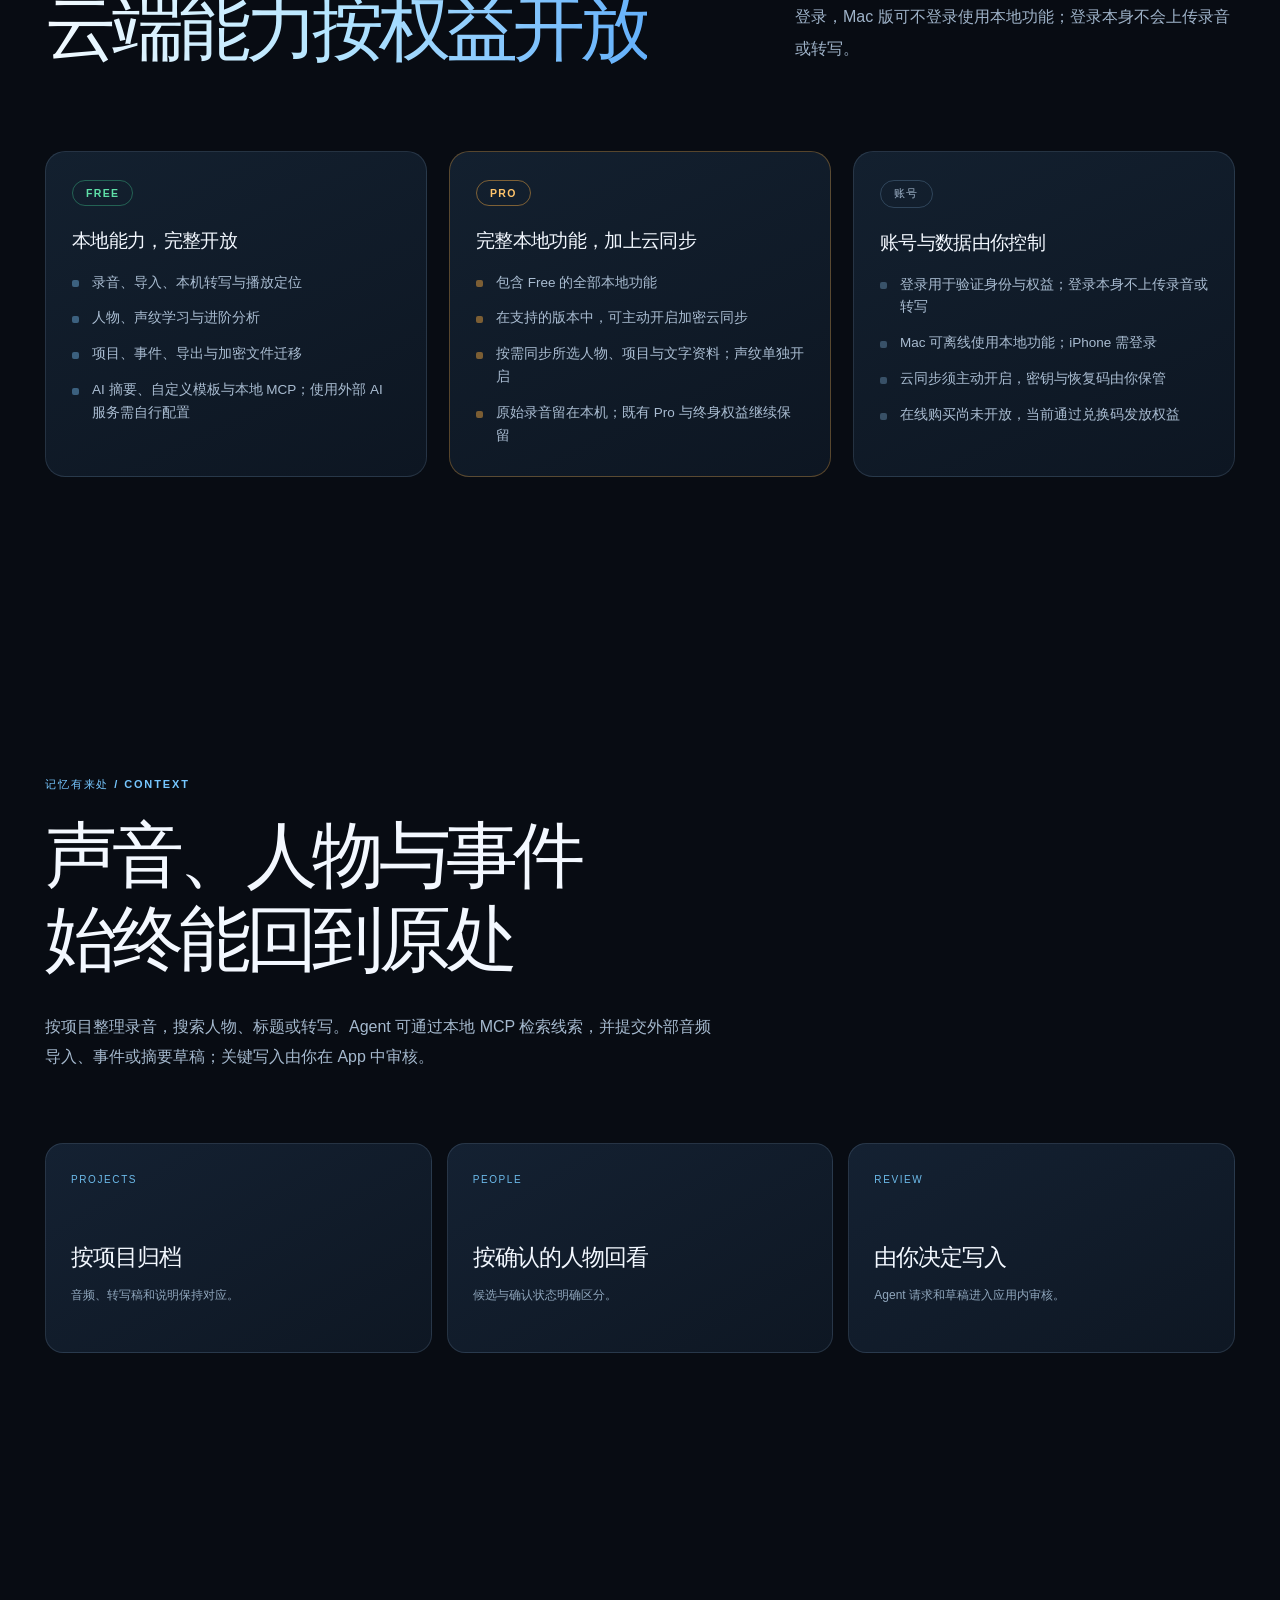
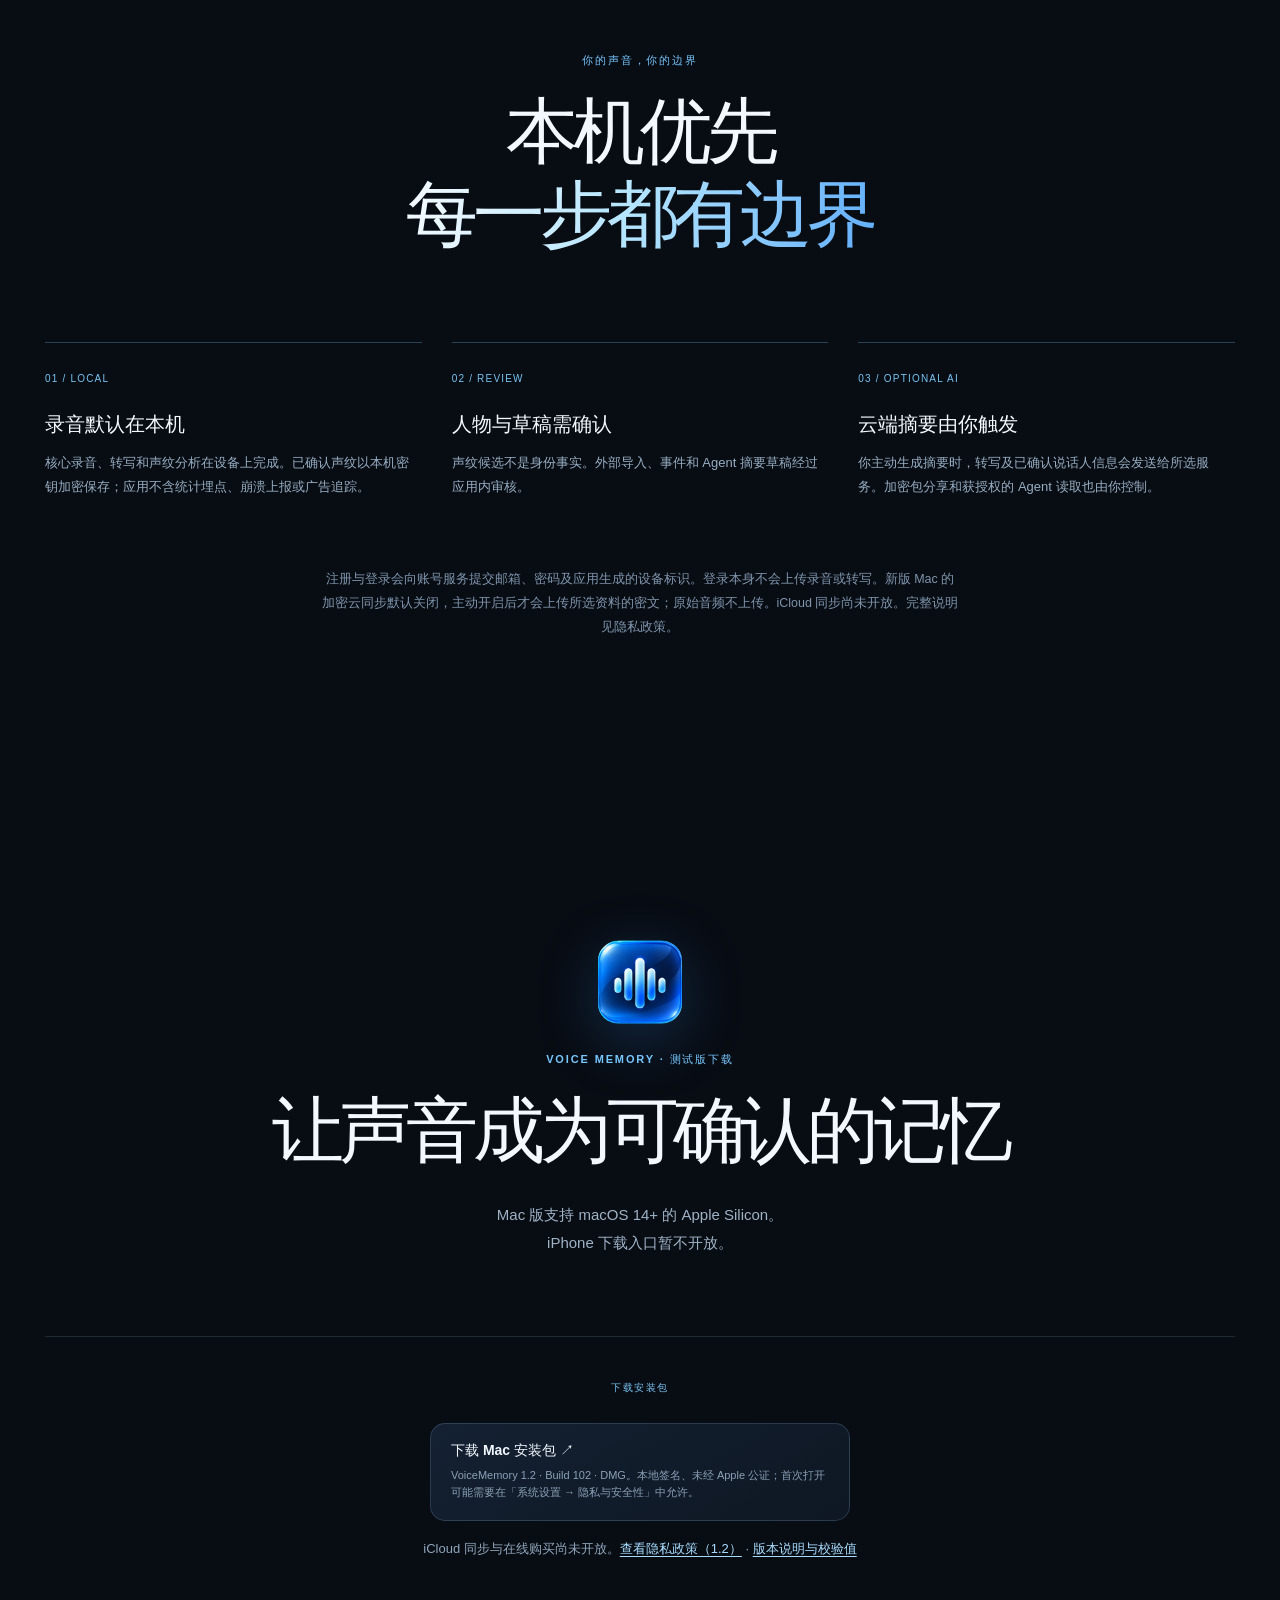
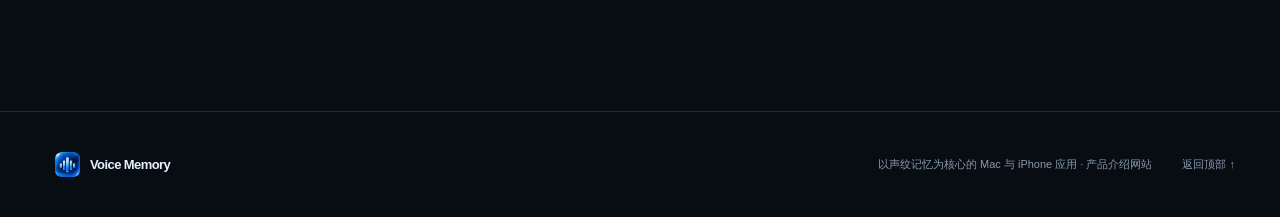
==== commit 1eeb0dc3: "Add return navigation to portfolio" ====
--- a/index.html
+++ b/index.html
@@ -23,7 +23,7 @@
   <link rel="canonical" href="https://wyihao2010-code.github.io/VoiceMemory-website/">
   <link rel="icon" type="image/png" sizes="32x32" href="assets/icon-32.png">
   <link rel="apple-touch-icon" sizes="180x180" href="assets/icon-180.png">
-  <link rel="stylesheet" href="styles.css?v=20261029">
+  <link rel="stylesheet" href="styles.css?v=20261101-portfolio">
   <script defer src="script.js?v=20261014"></script>
   <script type="application/ld+json">
   {
@@ -53,7 +53,7 @@
   <header class="site-header">
     <nav class="nav shell" aria-label="主导航">
       <a class="brand" href="#top" aria-label="Voice Memory 首页"><picture><source srcset="assets/voice-memory-icon.webp" type="image/webp"><img src="assets/voice-memory-icon.png" alt="" width="32" height="32"></picture><span>Voice Memory</span></a>
-      <div class="nav-links" id="nav-links"><a href="#overview">产品一览</a><a href="#devices">多端</a><a href="#voiceprint">声纹记忆</a><a href="#ai">AI 摘要</a><a href="#privacy">隐私边界</a></div>
+      <div class="nav-links" id="nav-links"><a href="https://wyihao2010-code.github.io/portfolio/">返回作品集</a><a href="#overview">产品一览</a><a href="#devices">多端</a><a href="#voiceprint">声纹记忆</a><a href="#ai">AI 摘要</a><a href="#privacy">隐私边界</a></div>
       <a class="nav-cta" href="#status">下载测试版 <span aria-hidden="true">↗</span></a>
       <button class="nav-toggle" type="button" aria-expanded="false" aria-controls="nav-links" aria-label="打开导航菜单"><span class="nav-toggle-bars" aria-hidden="true"><i></i><i></i><i></i></span></button>
     </nav>
@@ -62,6 +62,7 @@
   <main id="main">
     <section class="hero shell" aria-labelledby="hero-title">
       <div class="hero-copy">
+        <a class="portfolio-return-mobile" href="https://wyihao2010-code.github.io/portfolio/">← 返回作品集</a>
         <p class="eyebrow"><span class="eyebrow-dot"></span> VOICE MEMORY · MAC 与 IPHONE</p>
         <h1 id="hero-title">听见声音<br><span>逐渐记住是谁</span></h1>
         <p class="hero-lead">录音和转写只是起点。Voice Memory 通过人物候选、人工确认与纠错，让声纹记忆在一次次真实使用中持续校准——同一账号，Mac 与 iPhone 各自在本机完成。</p>
--- a/styles.css
+++ b/styles.css
@@ -231,3 +231,9 @@
   .arch-figure figcaption small{font-size:9px}
   .real-screenshot{max-height:none}
 }
+
+/* Return to the shared portfolio without crowding the mobile header. */
+.portfolio-return-mobile{display:none;color:#c6def0;font-size:13px;margin-bottom:22px}
+.portfolio-return-mobile:hover,.portfolio-return-mobile:focus-visible{color:#fff}
+@media(min-width:821px) and (max-width:1150px){.nav{gap:18px}.nav-links{gap:18px}}
+@media(max-width:820px){.portfolio-return-mobile{display:inline-block}}
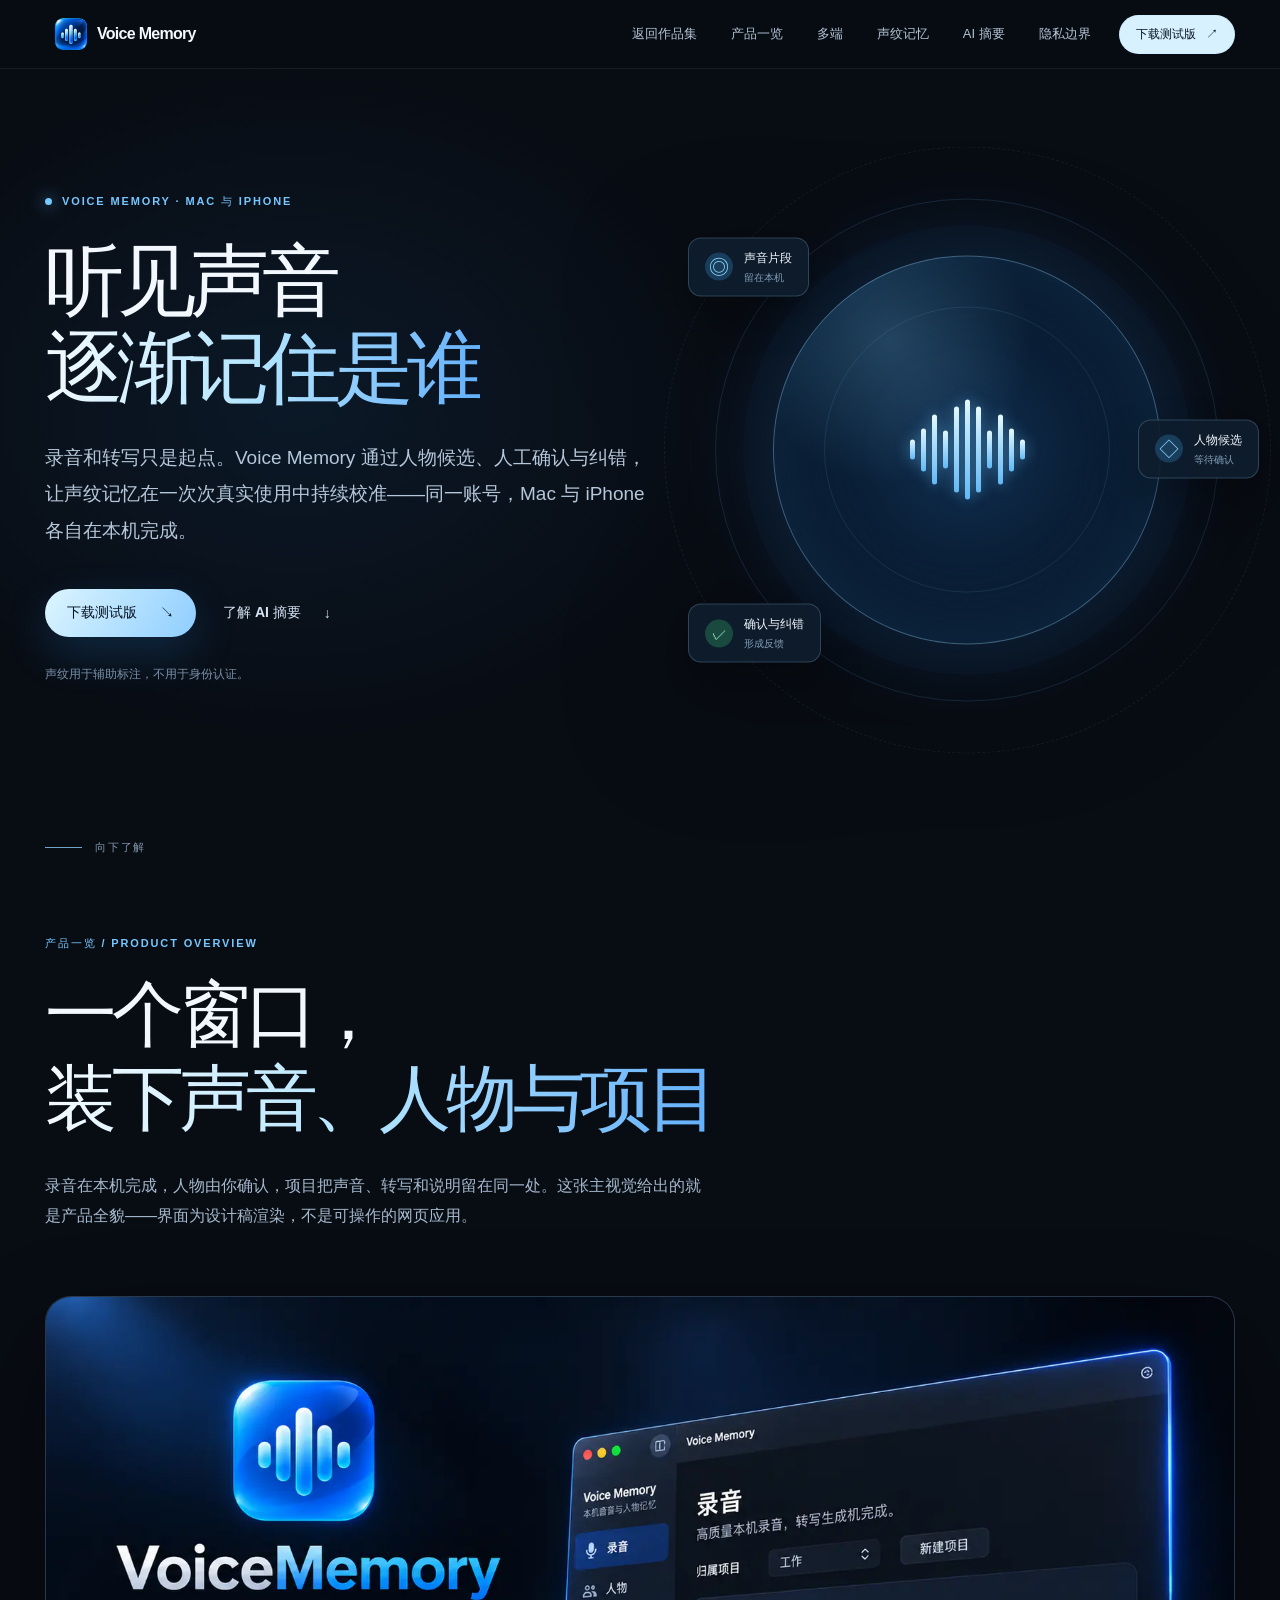
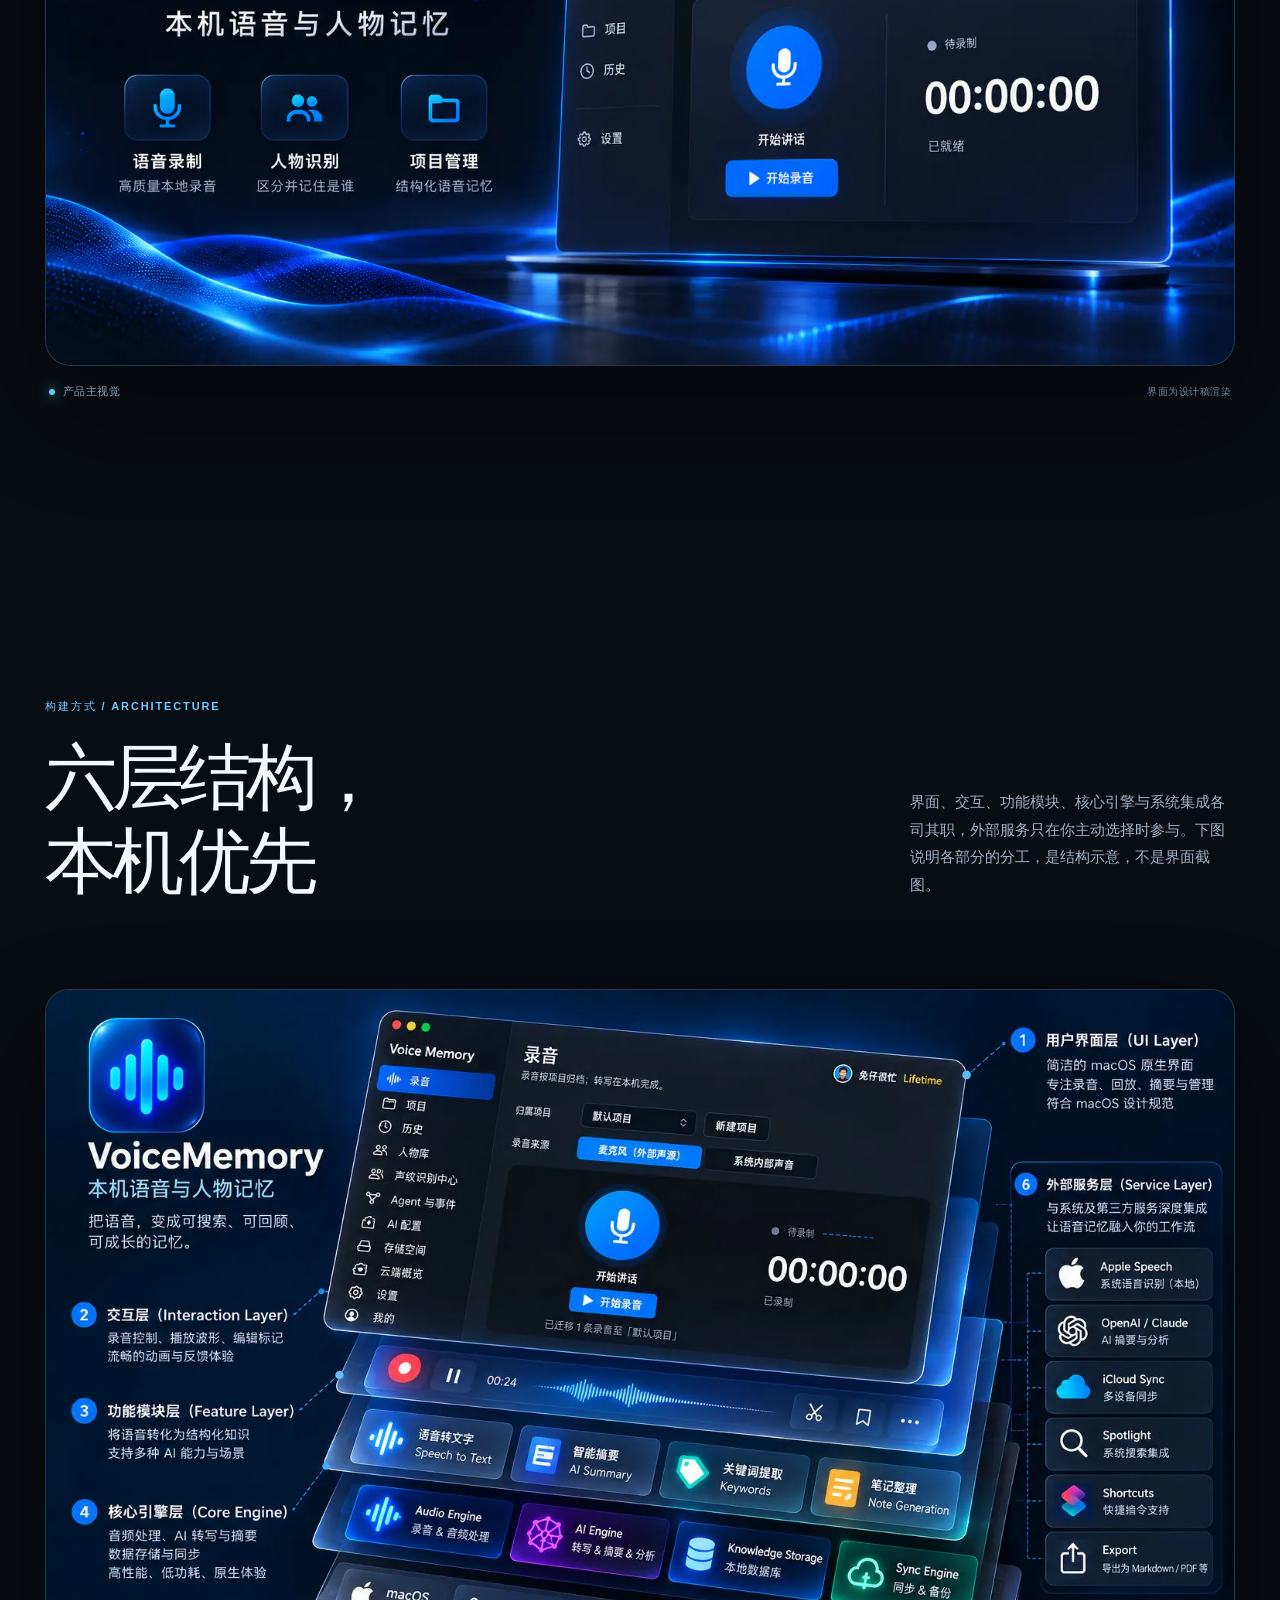
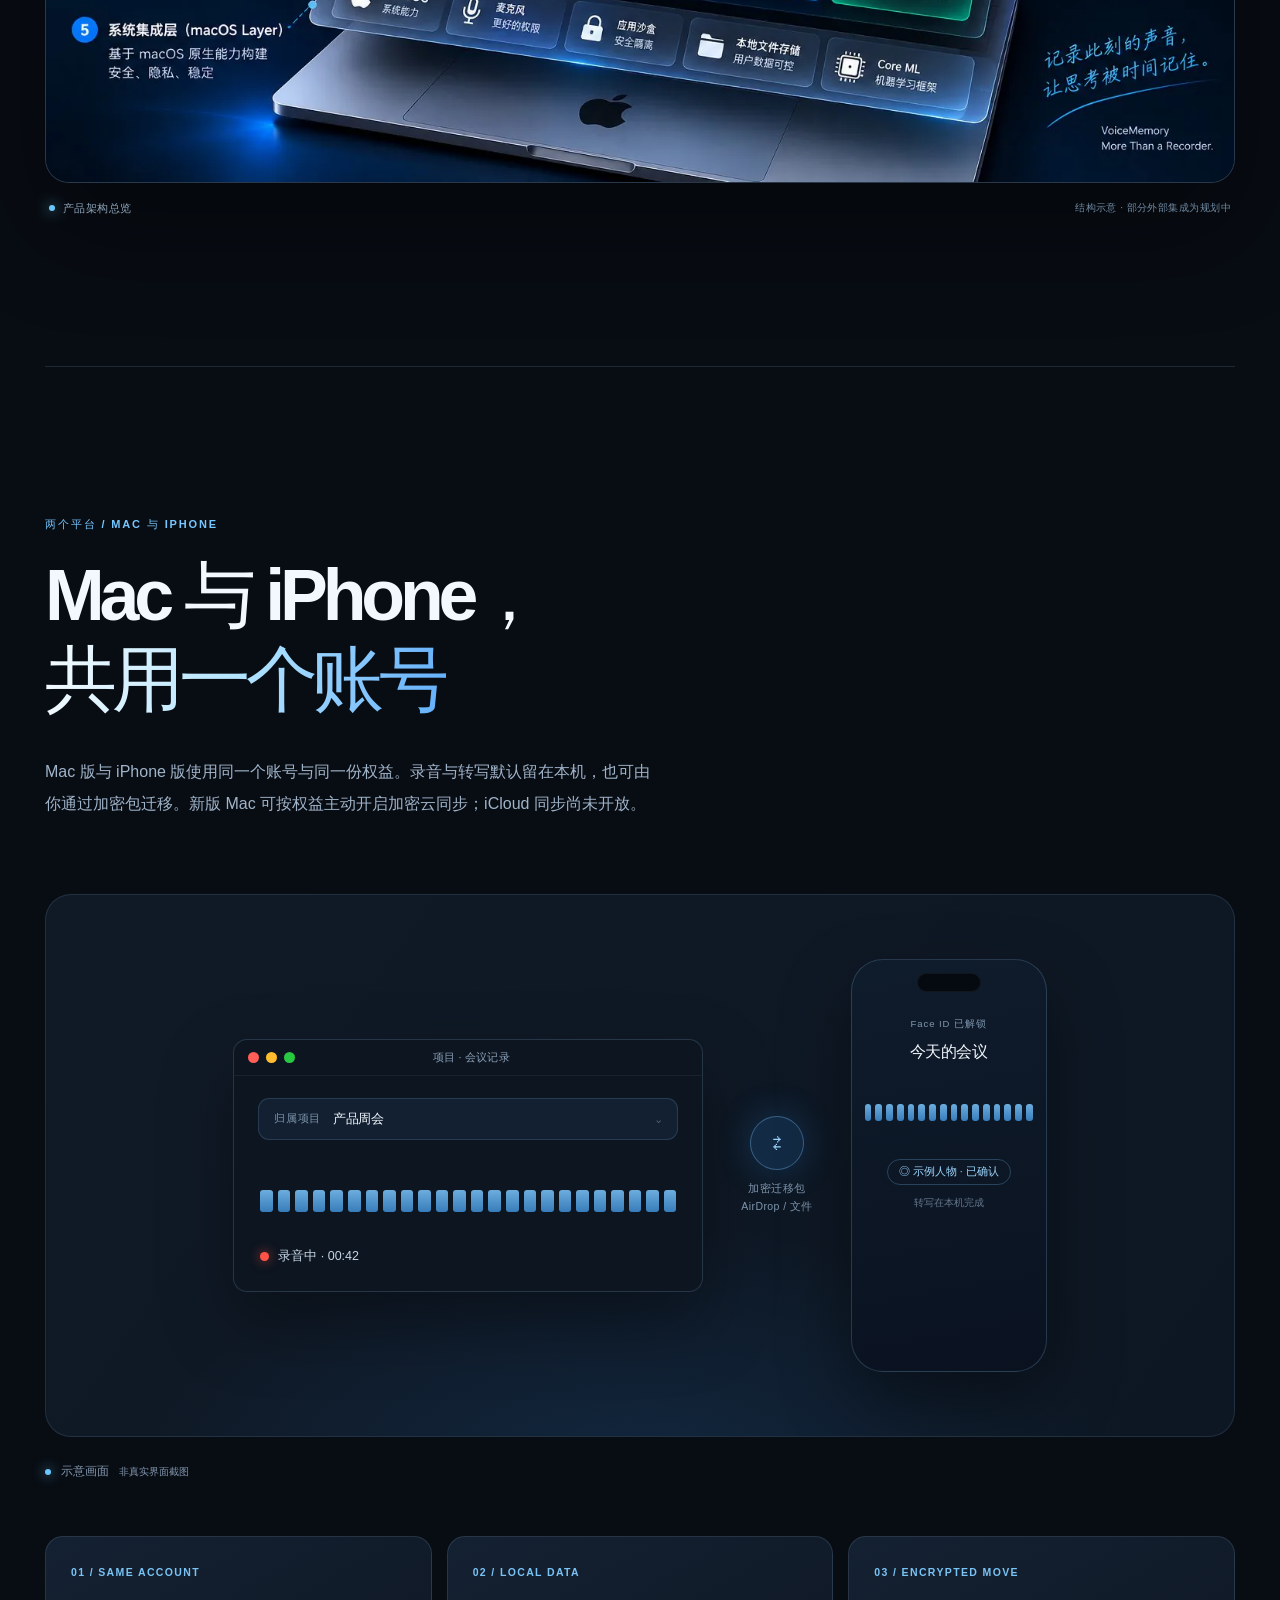
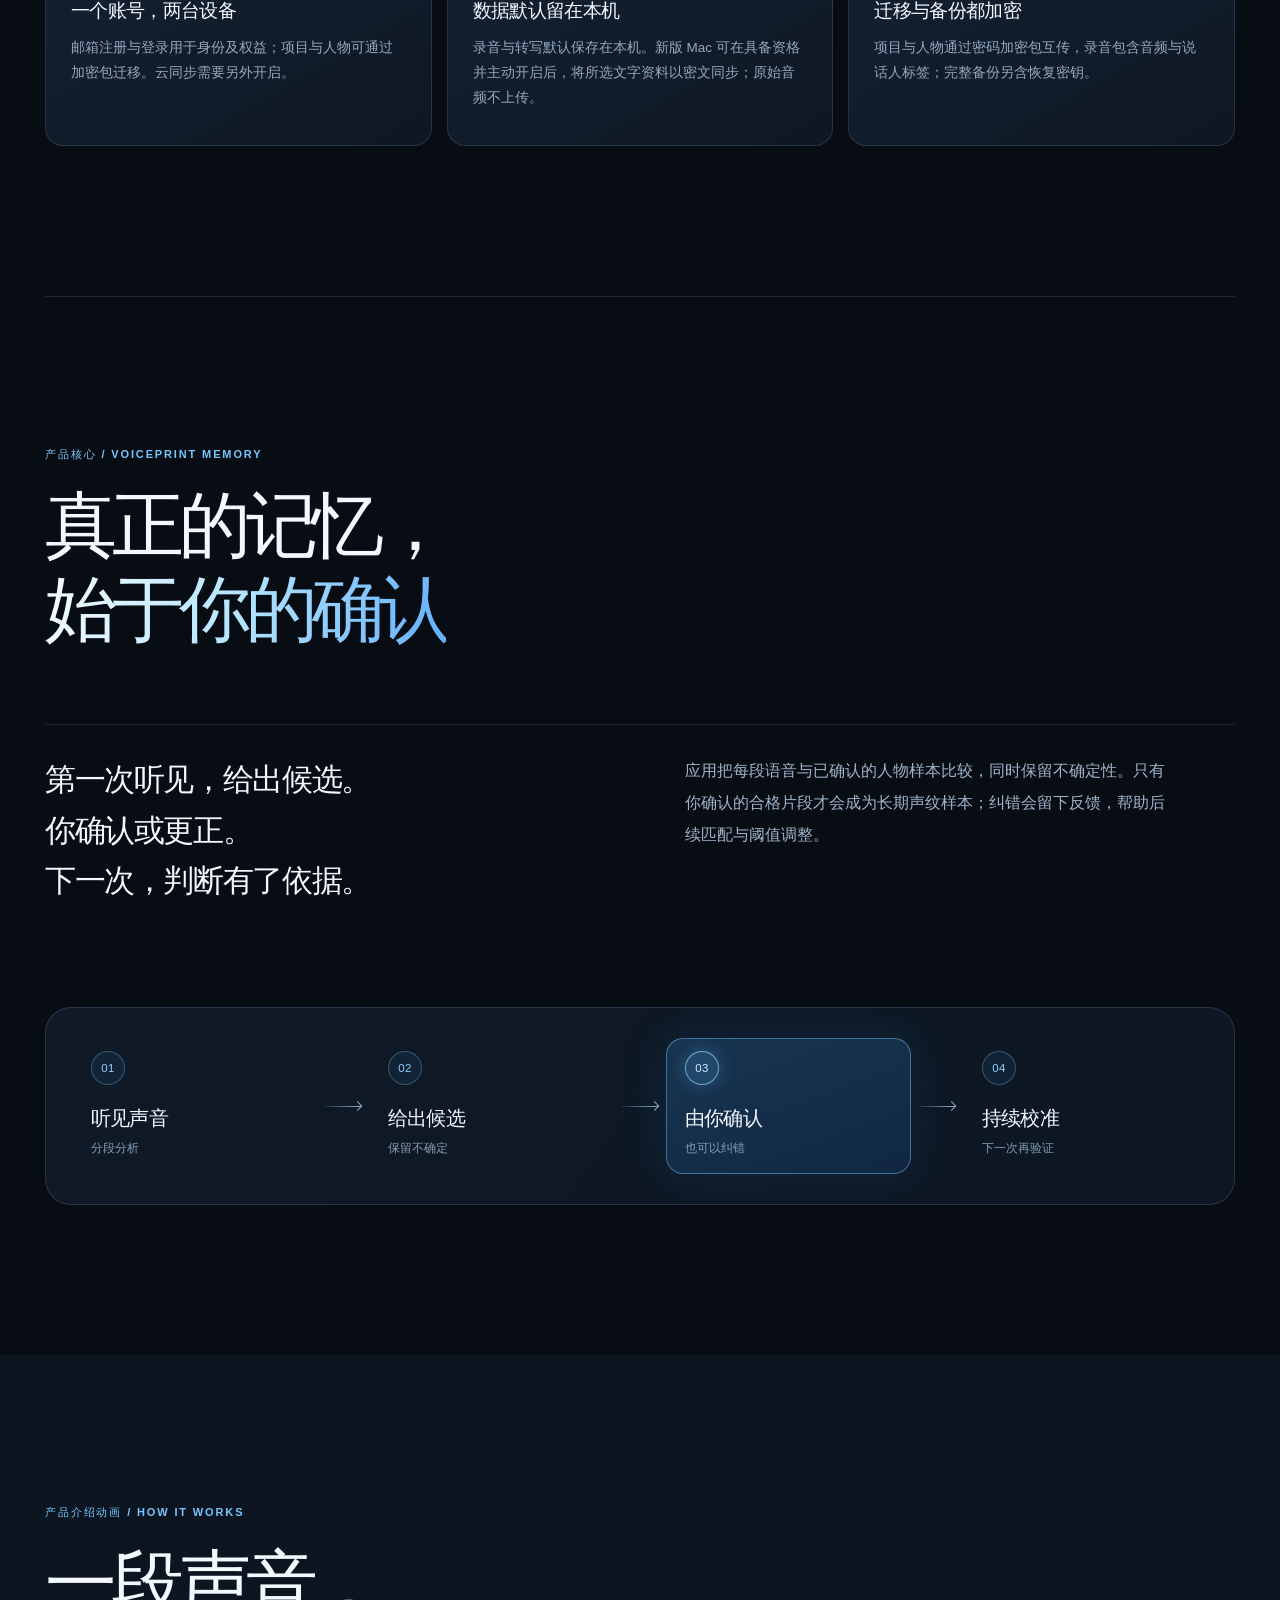
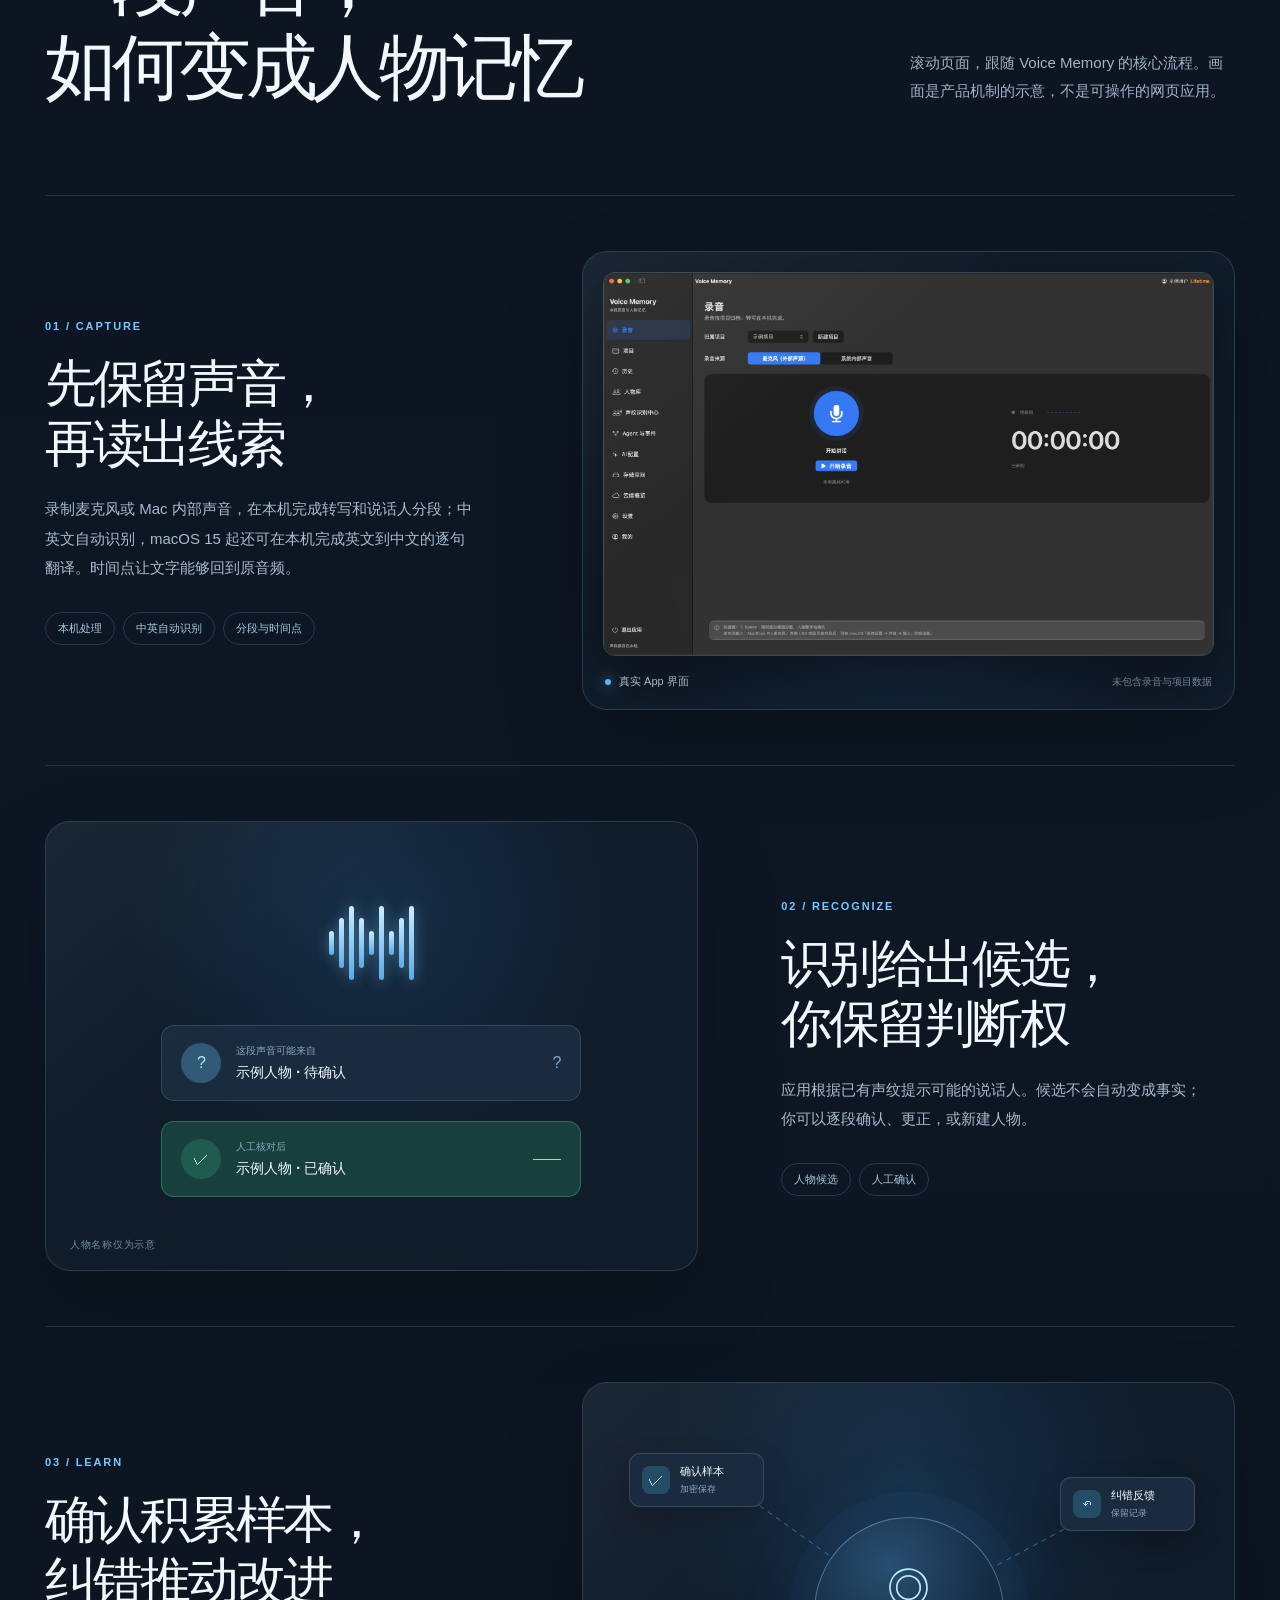
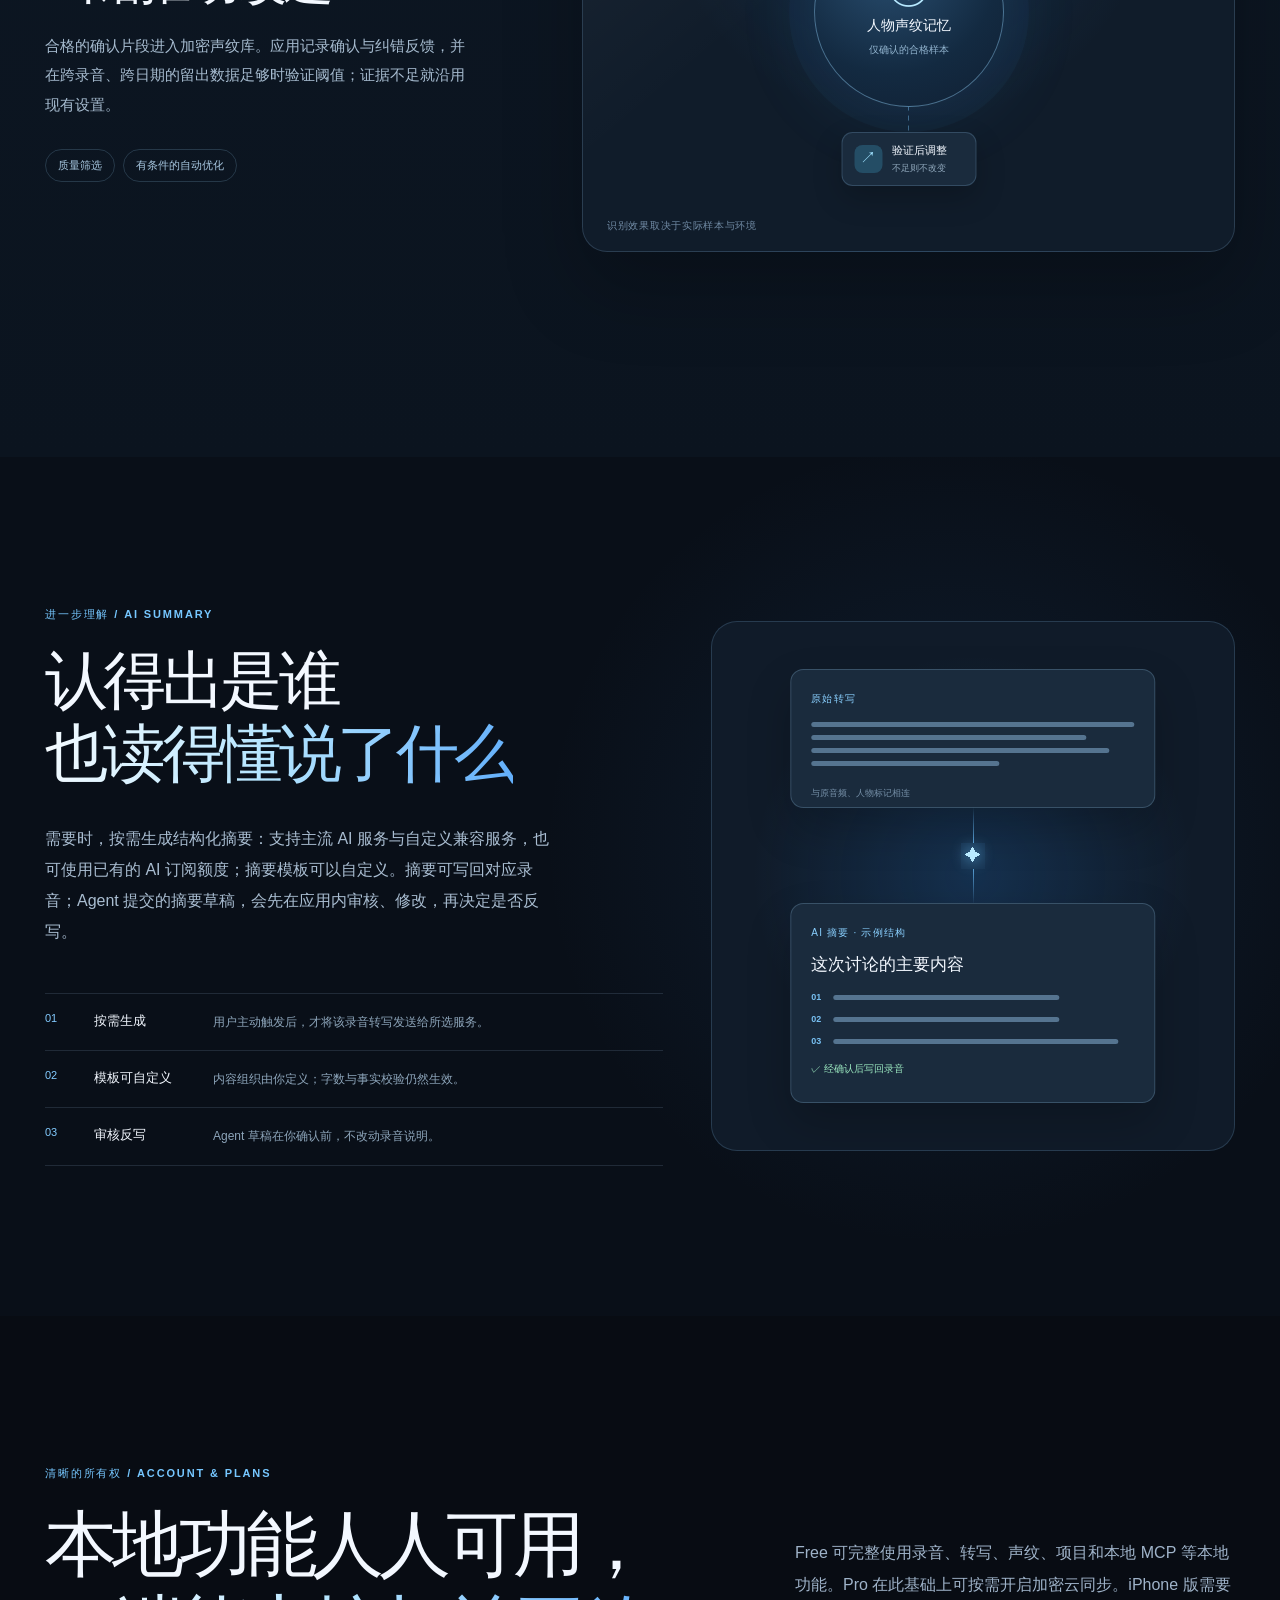
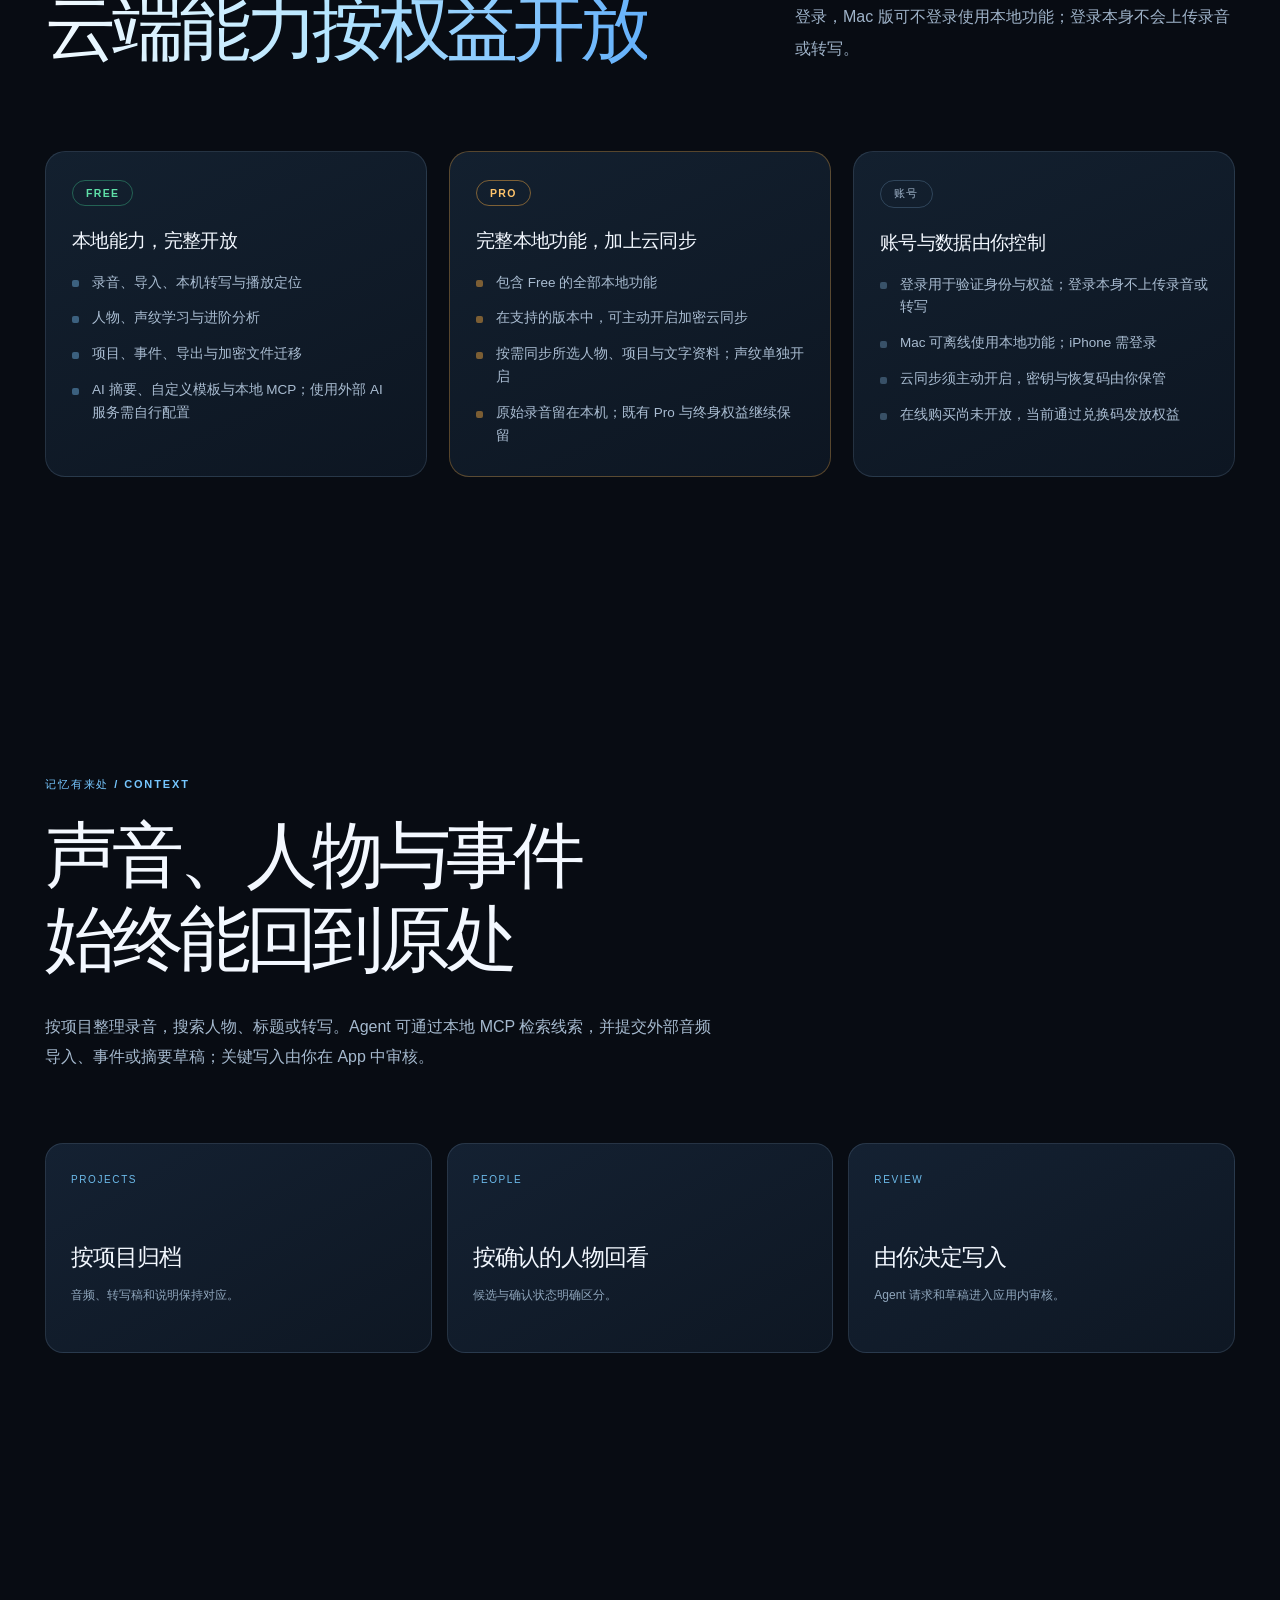
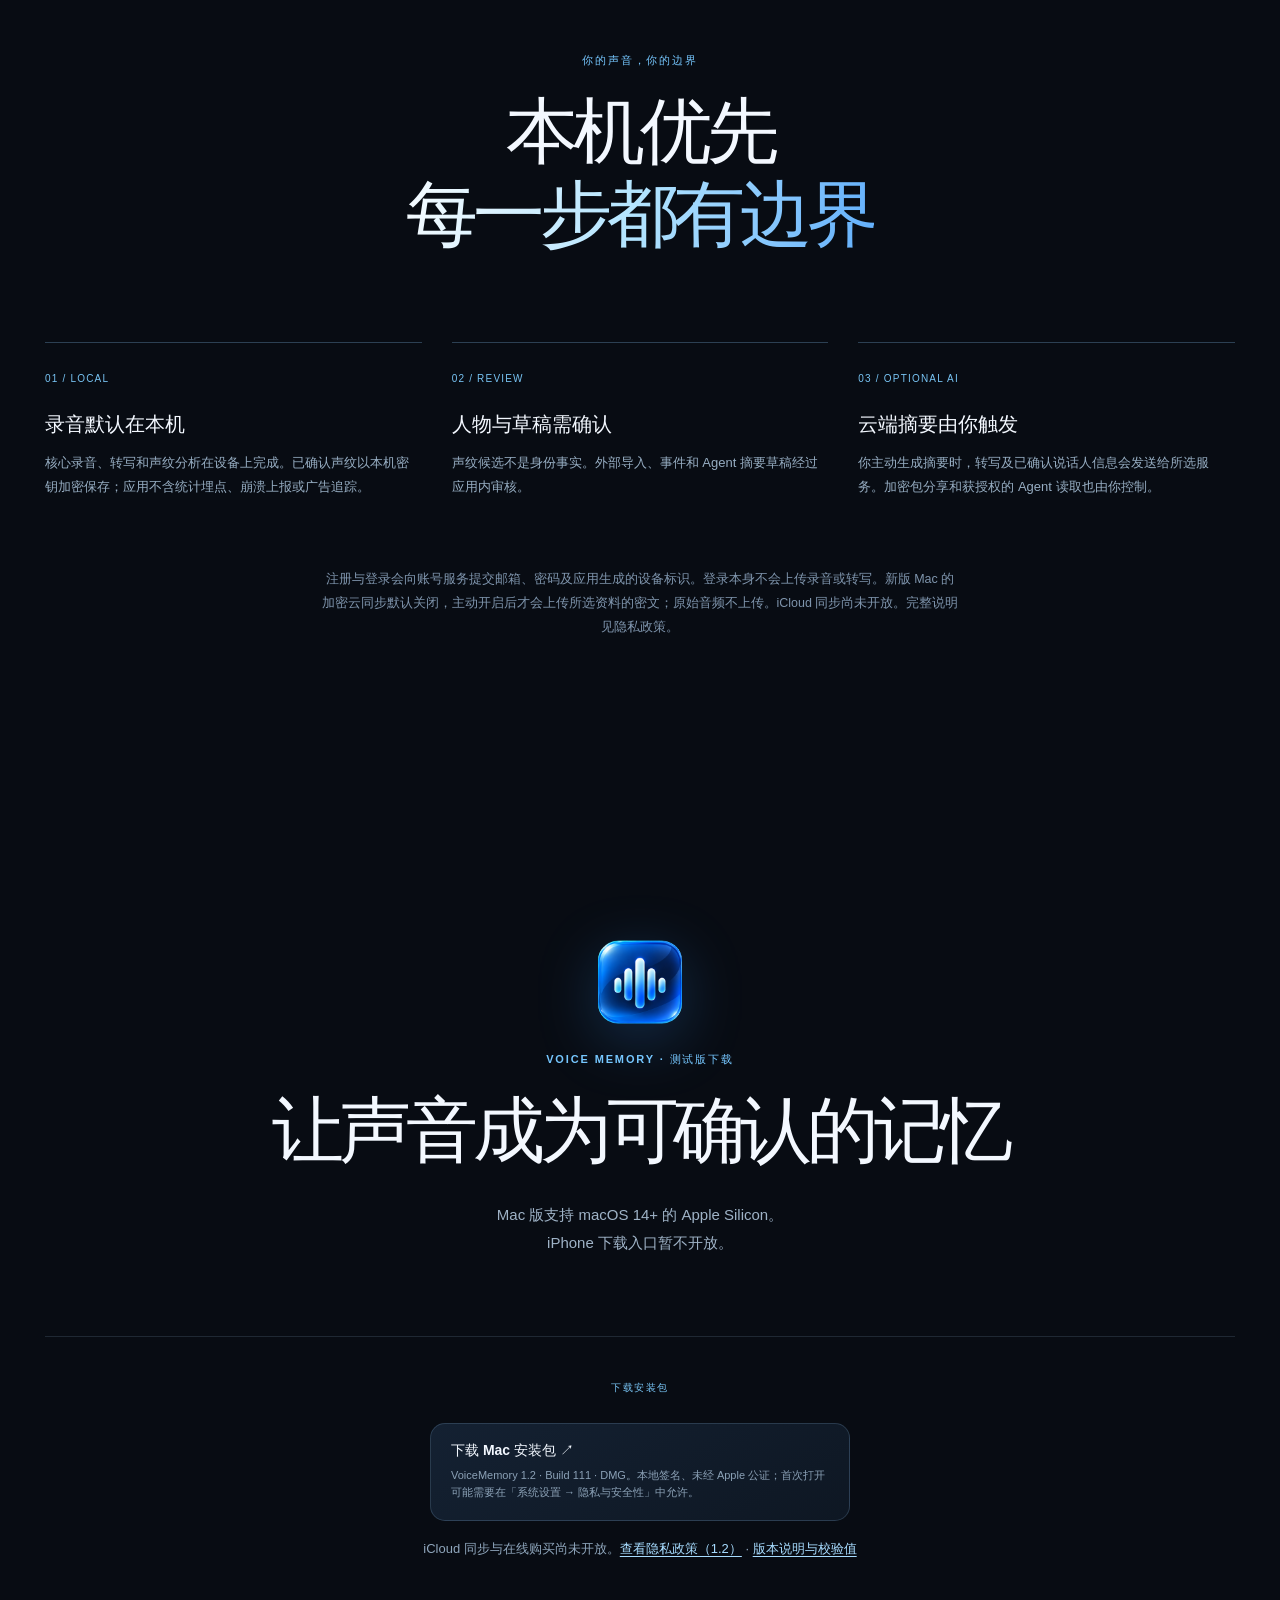
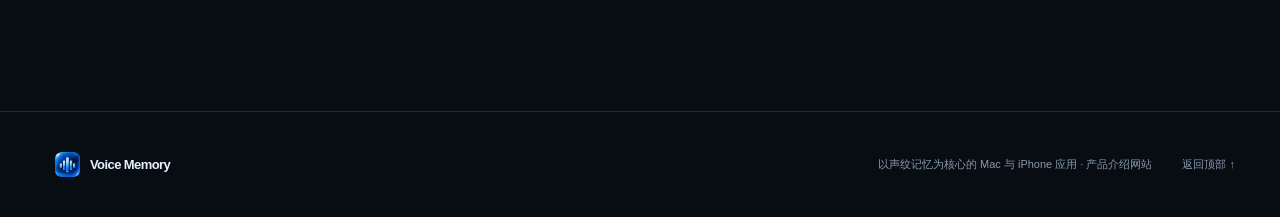
==== commit 98f31106: "release: publish Mac build 111" ====
--- a/index.html
+++ b/index.html
@@ -203,9 +203,9 @@
       <div class="updates" data-reveal>
         <span class="updates-label">下载安装包</span>
         <div class="updates-links">
-          <a href="https://github.com/wyihao2010-code/VoiceMemory-website/releases/download/v1.2-beta.6/VoiceMemory-1.2-Build102.dmg"><strong>下载 Mac 安装包 ↗</strong><small>VoiceMemory 1.2 · Build 102 · DMG。本地签名、未经 Apple 公证；首次打开可能需要在「系统设置 → 隐私与安全性」中允许。</small></a>
-        </div>
-        <p>iCloud 同步与在线购买尚未开放。<a href="privacy-policy.html">查看隐私政策（1.2）</a> · <a href="https://github.com/wyihao2010-code/VoiceMemory-website/releases/tag/v1.2-beta.6">版本说明与校验值</a></p>
+          <a href="https://github.com/wyihao2010-code/VoiceMemory-website/releases/download/v1.2-beta.7/VoiceMemory-1.2-Build111.dmg"><strong>下载 Mac 安装包 ↗</strong><small>VoiceMemory 1.2 · Build 111 · DMG。本地签名、未经 Apple 公证；首次打开可能需要在「系统设置 → 隐私与安全性」中允许。</small></a>
+        </div>
+        <p>iCloud 同步与在线购买尚未开放。<a href="privacy-policy.html">查看隐私政策（1.2）</a> · <a href="https://github.com/wyihao2010-code/VoiceMemory-website/releases/tag/v1.2-beta.7">版本说明与校验值</a></p>
       </div>
     </section>
   </main>
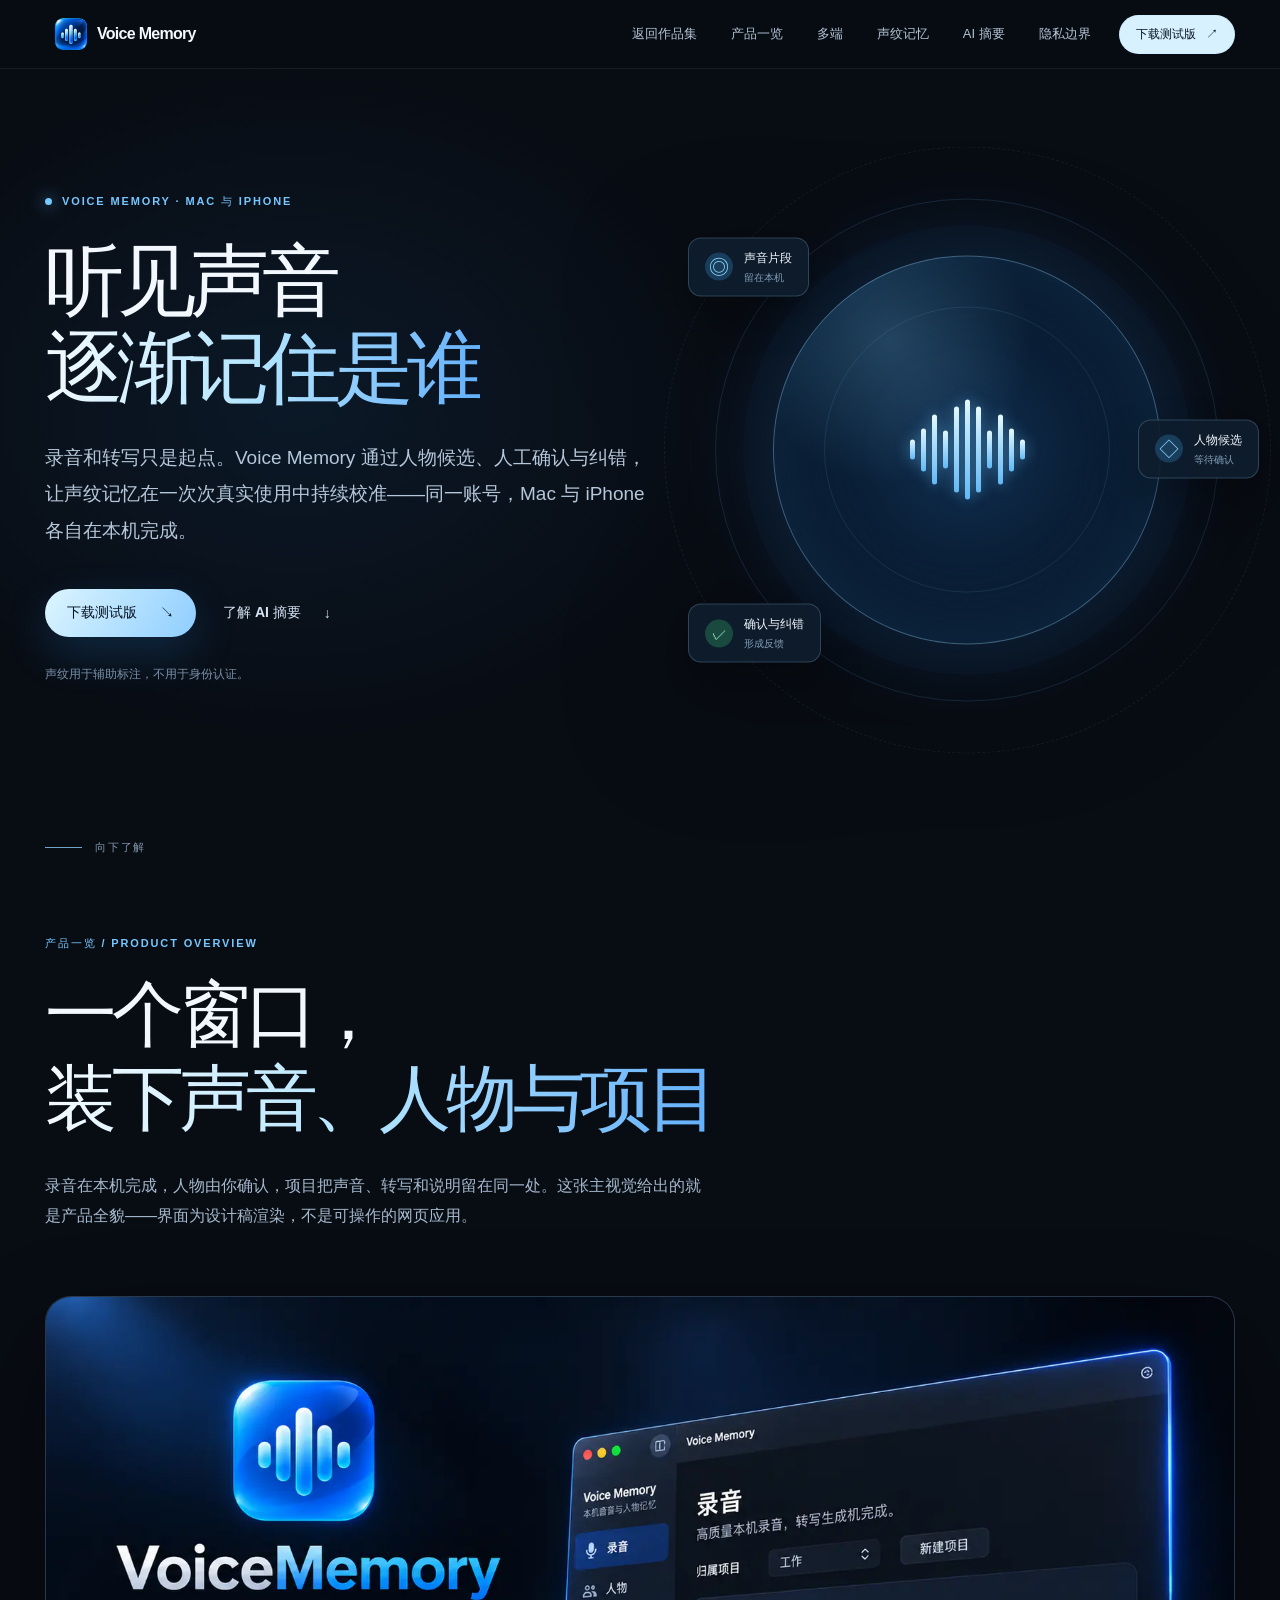
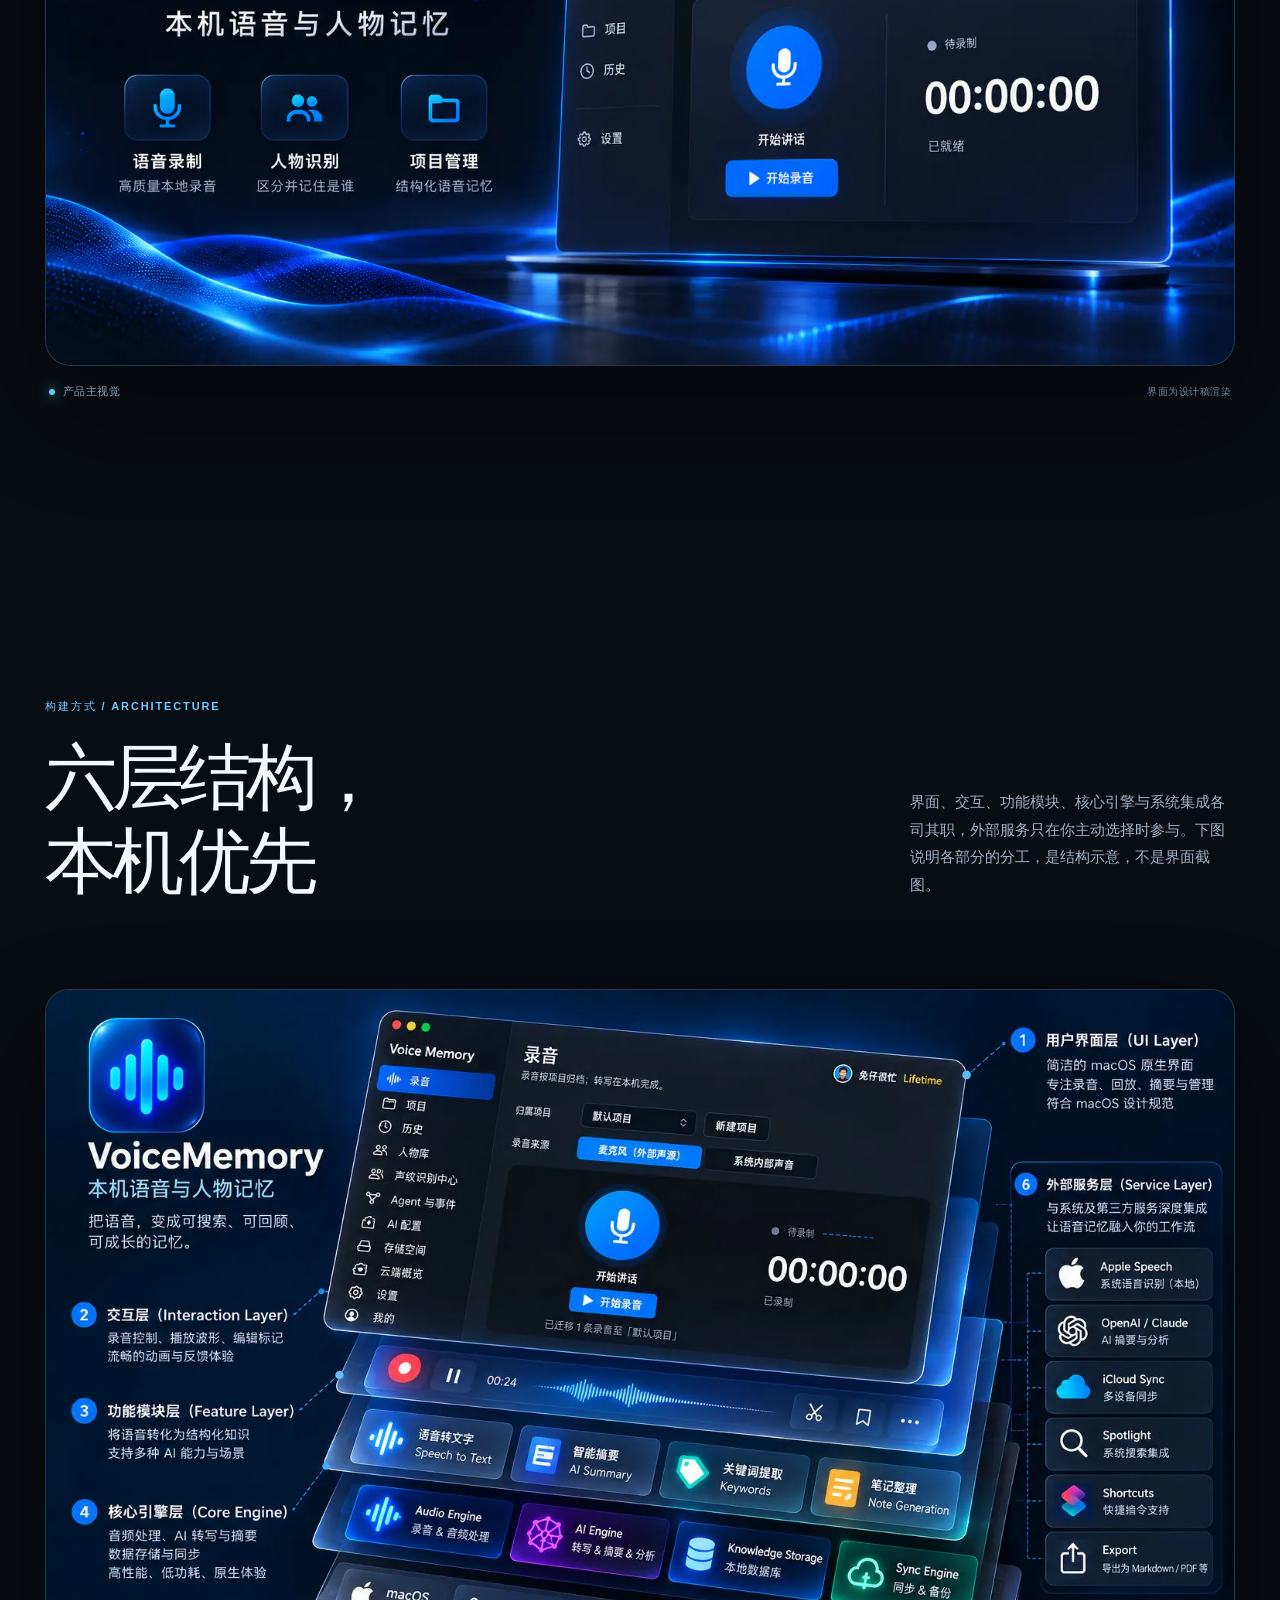
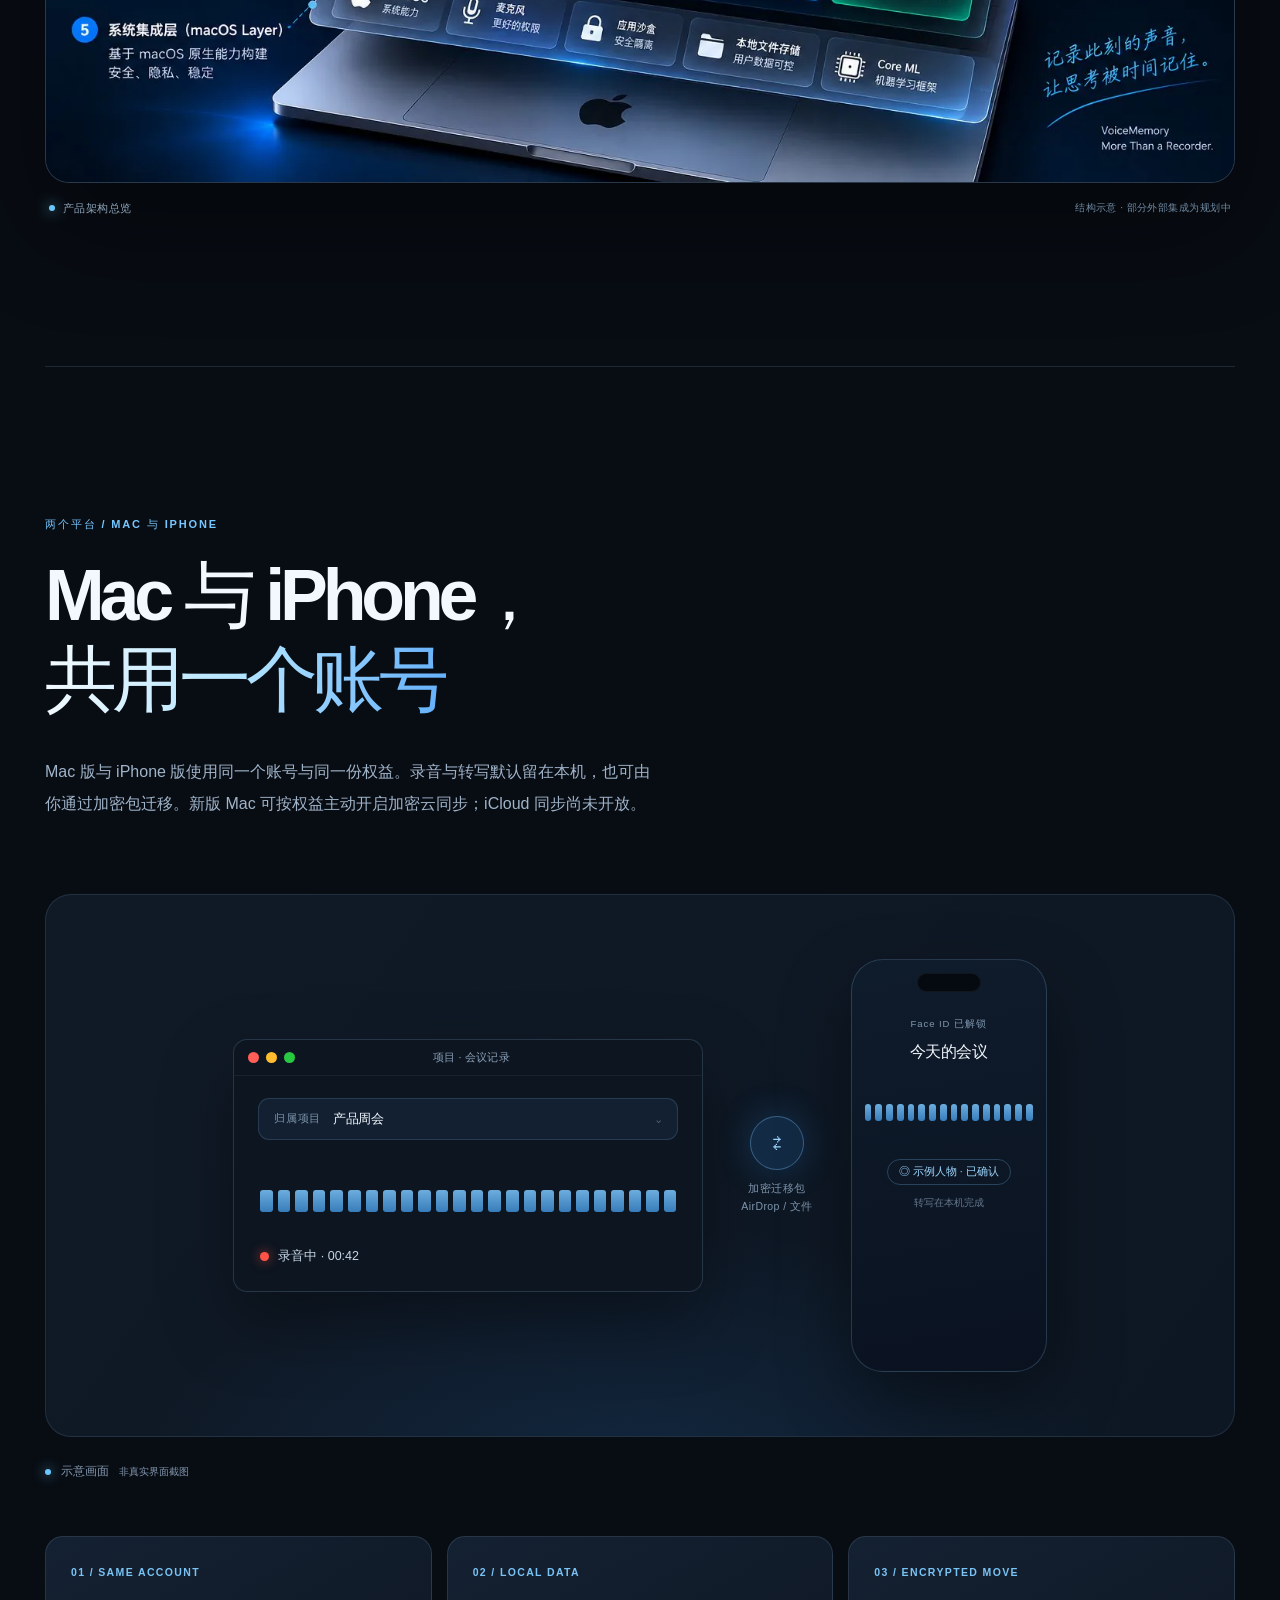
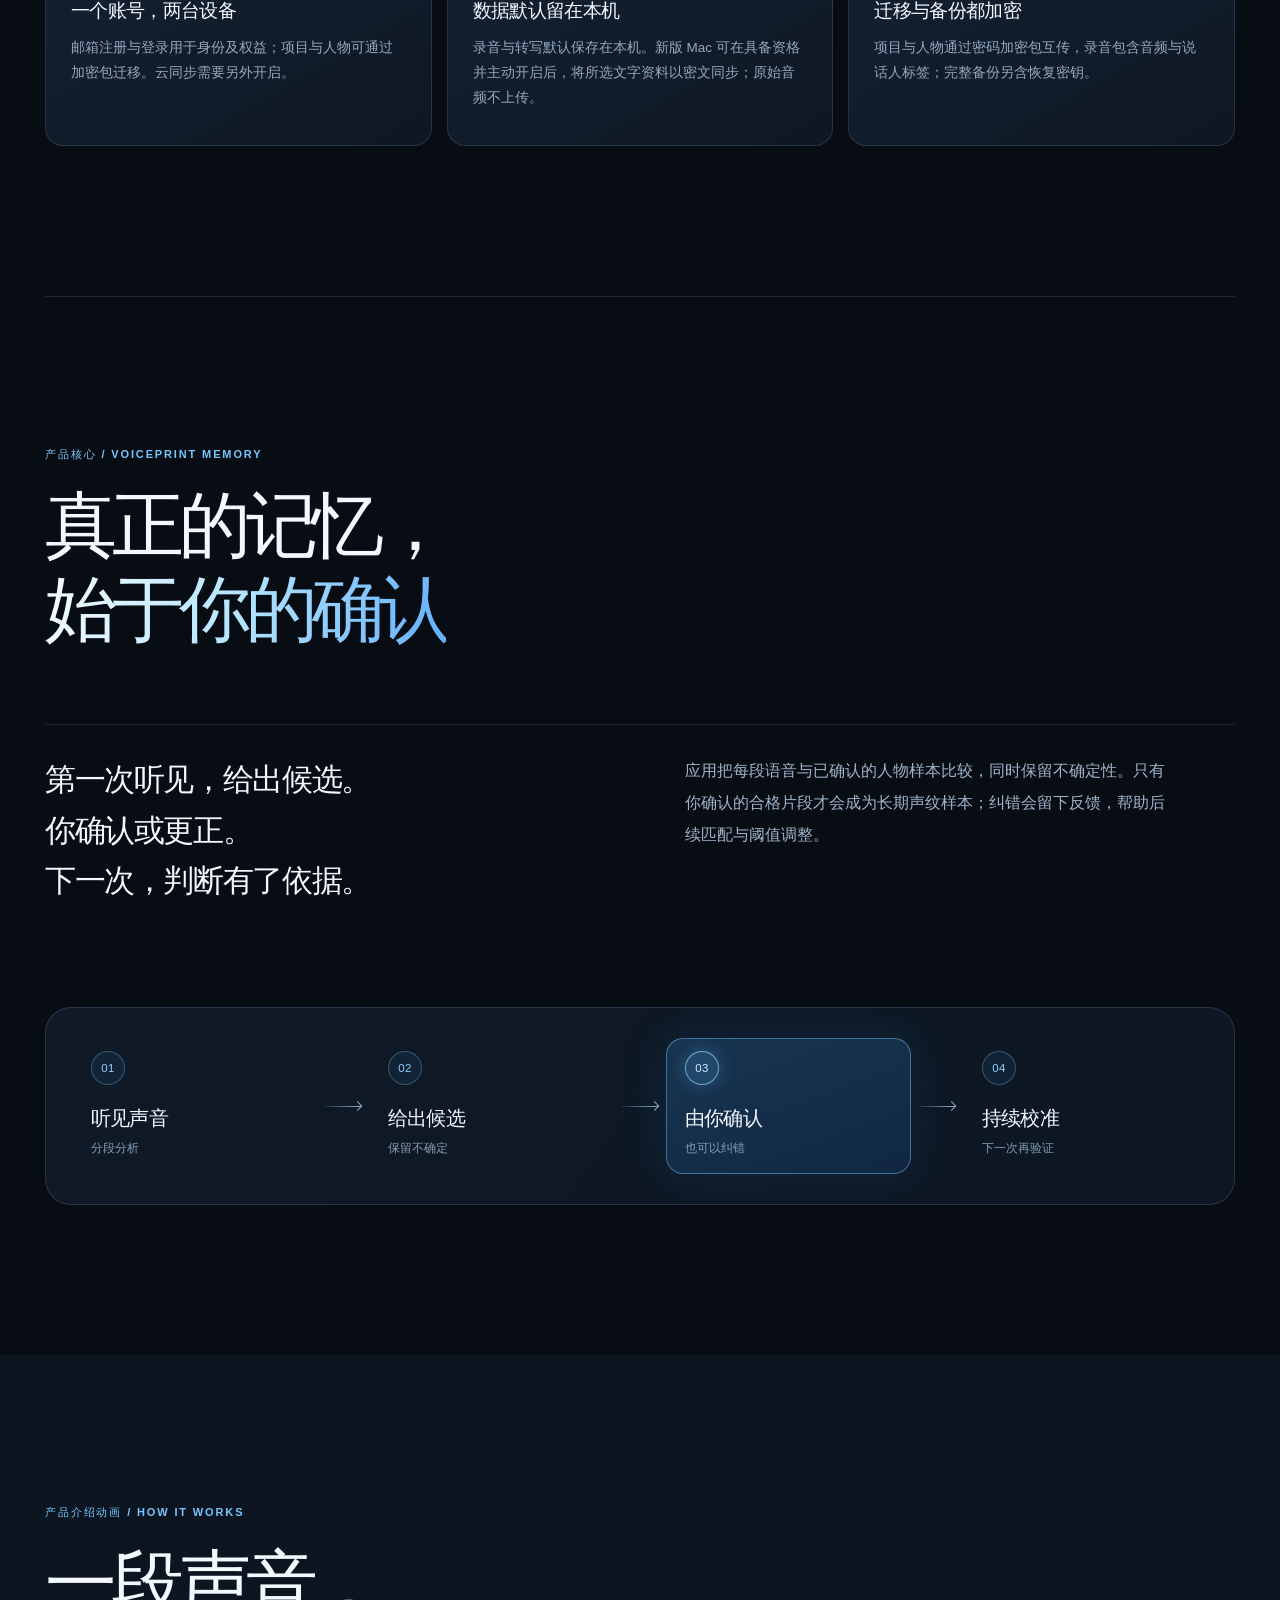
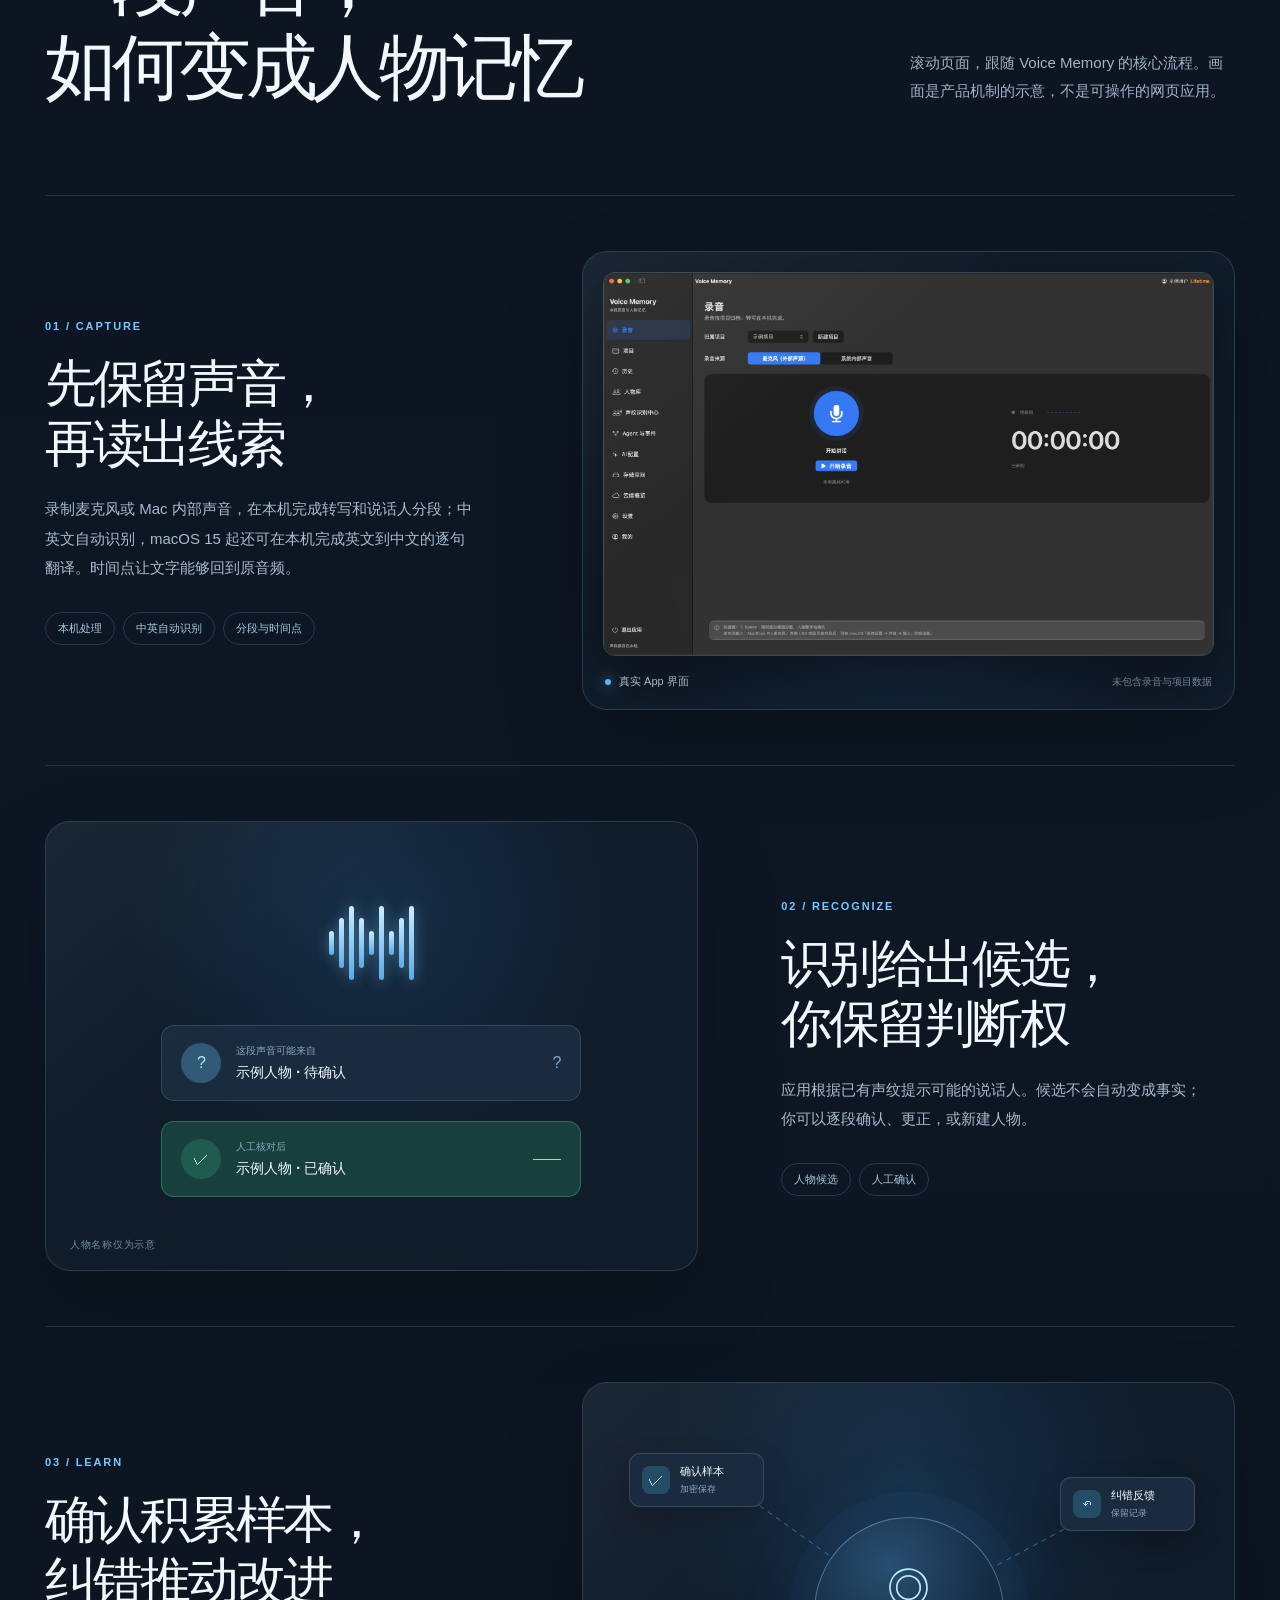
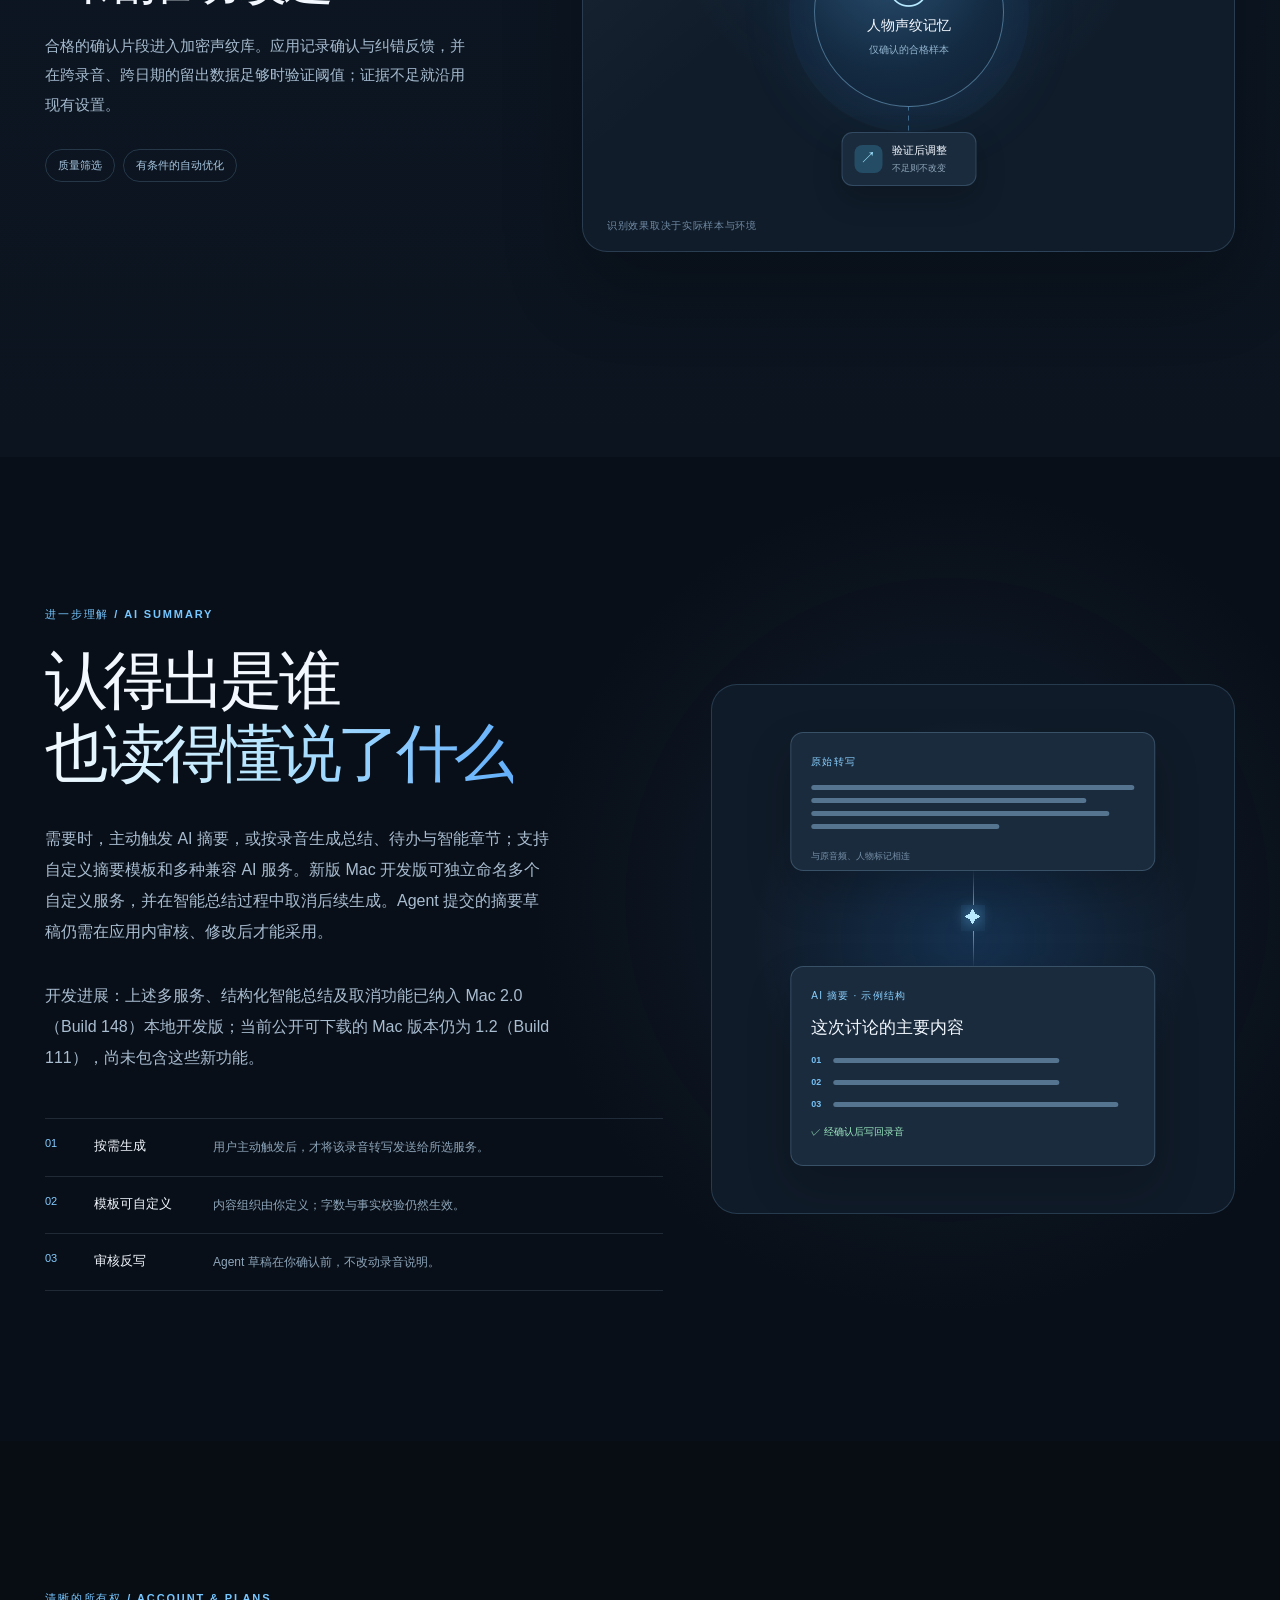
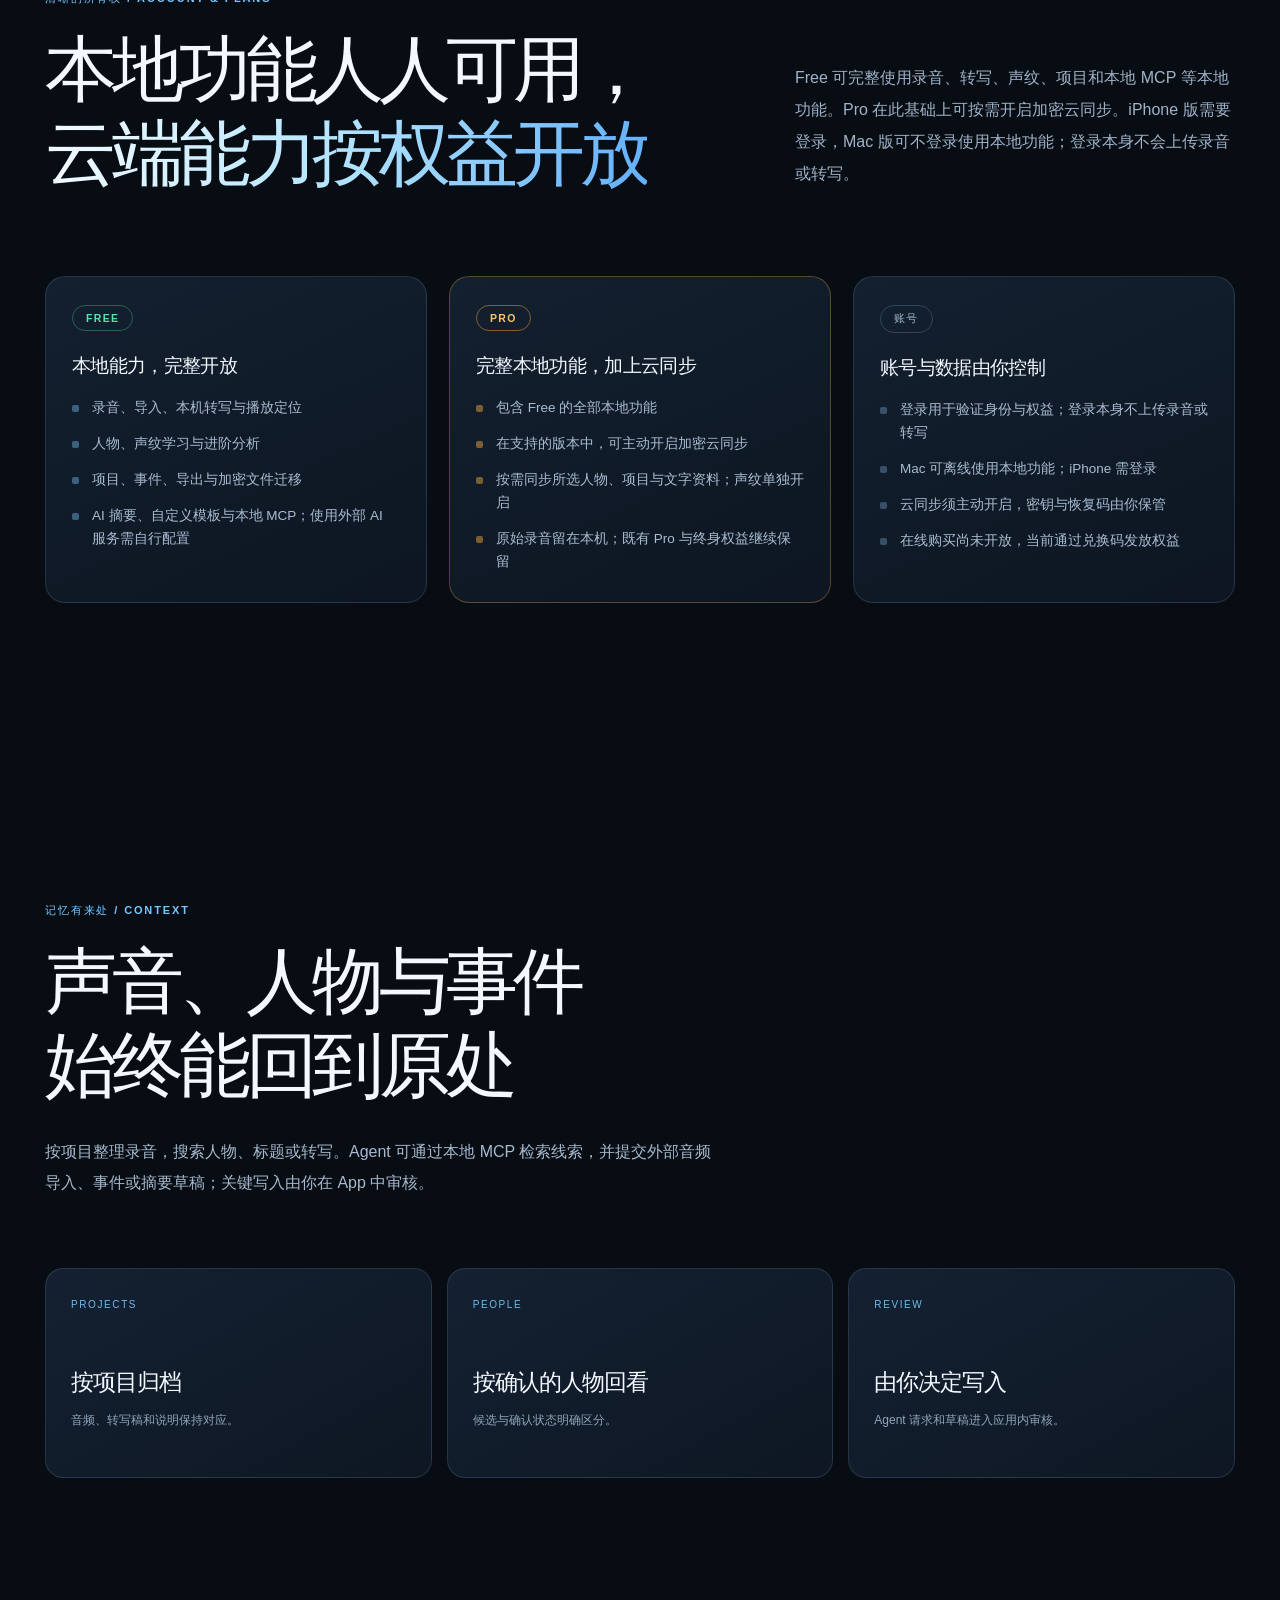
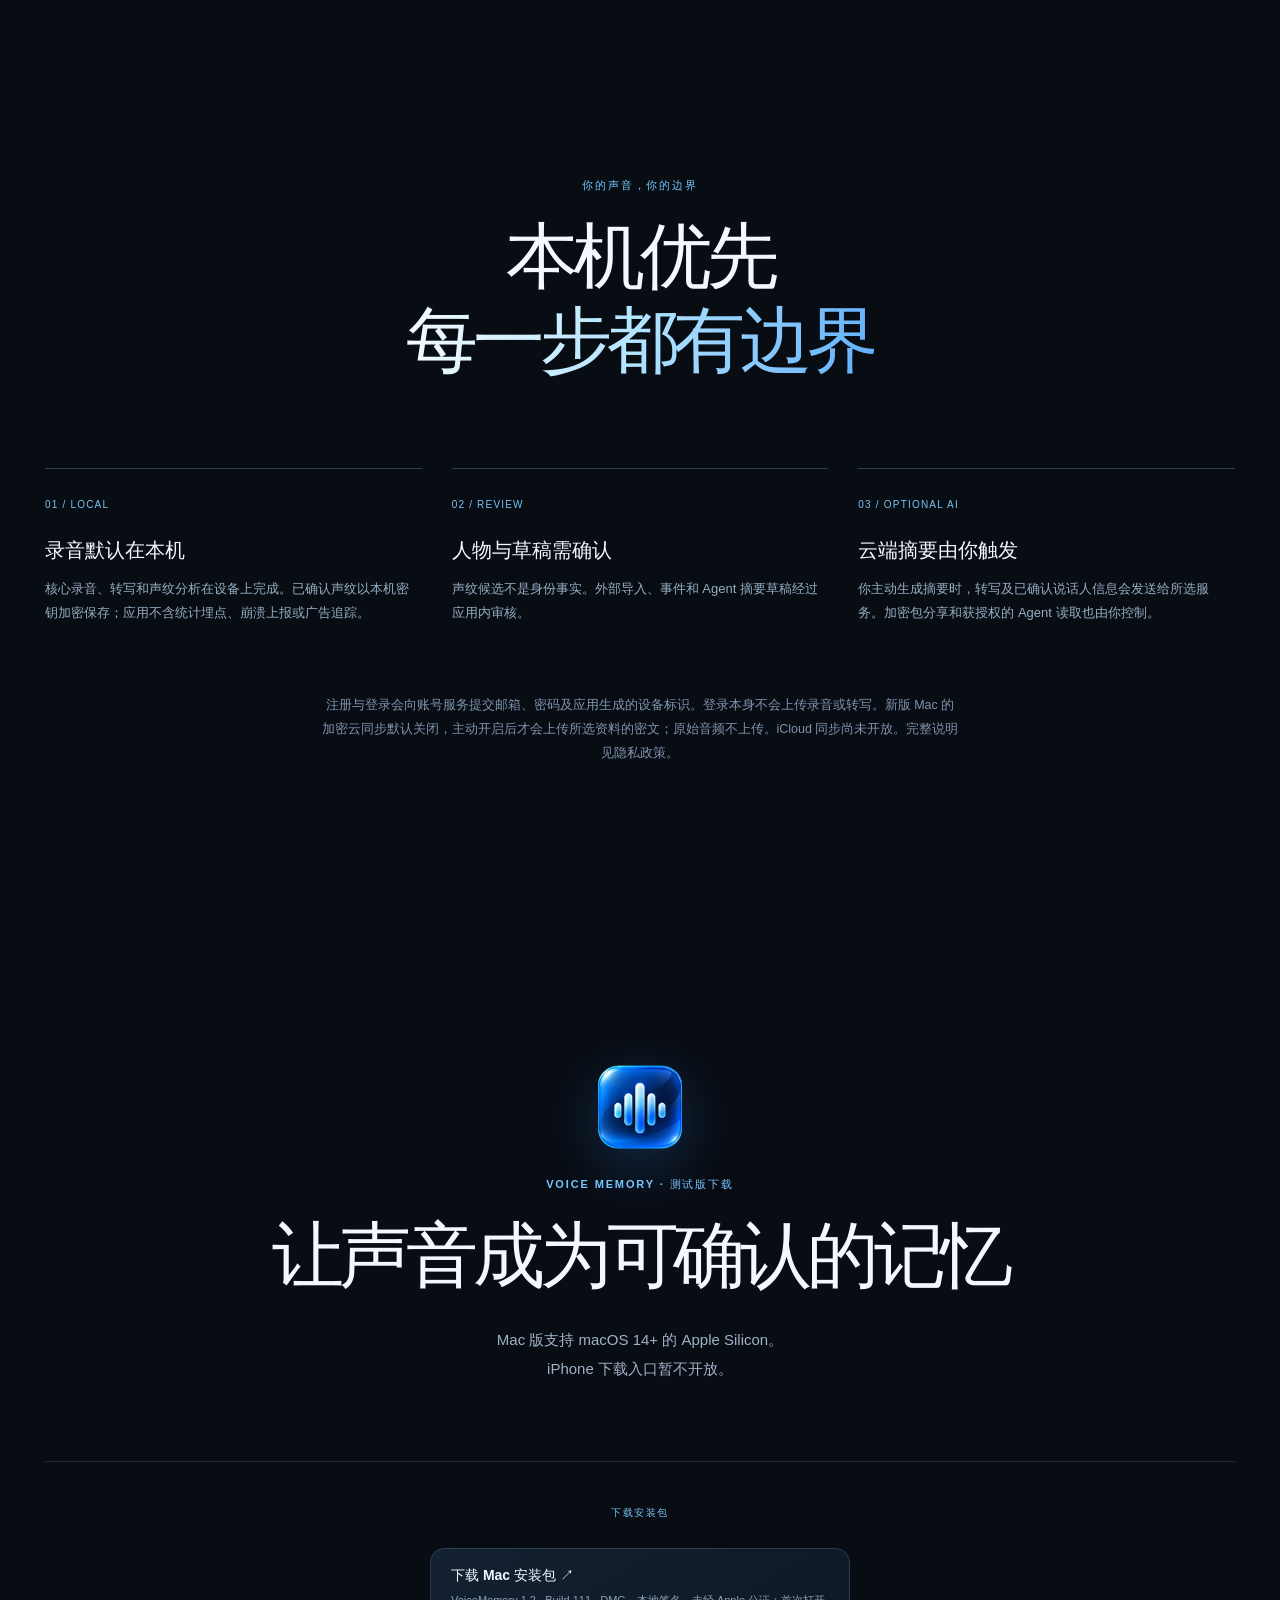
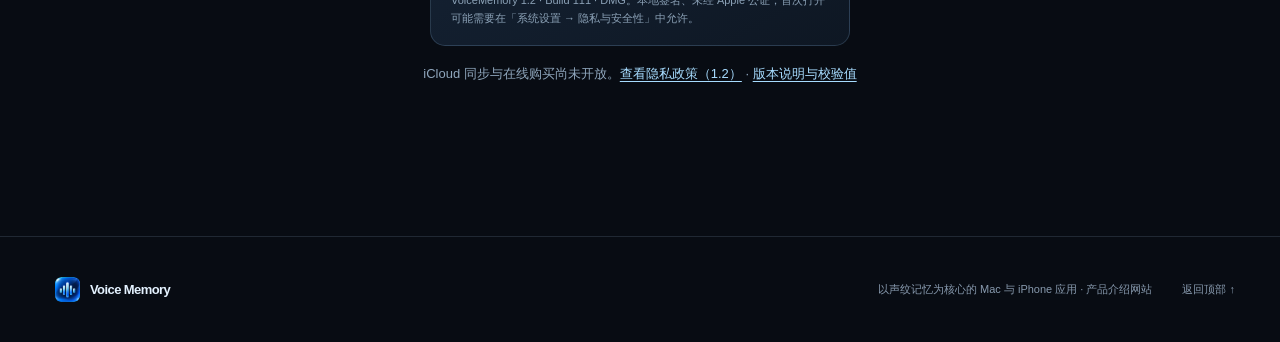
==== commit f75a0992: "docs: reflect VoiceMemory Build 148 development progress" ====
--- a/index.html
+++ b/index.html
@@ -42,7 +42,7 @@
       "本机录音与转写，中英文自动识别",
       "人物候选与人工确认",
       "仅确认的合格片段进入加密声纹库",
-      "按需触发的 AI 摘要与审核反写",
+      "按需触发的 AI 摘要、结构化总结与审核反写",
       "Mac 与 iPhone 同账号，跨设备加密迁移与备份"
     ]
   }
@@ -162,7 +162,7 @@
       <article class="story-row" data-reveal><div class="story-copy"><span class="story-index">03 / LEARN</span><h3>确认积累样本，<br>纠错推动改进</h3><p>合格的确认片段进入加密声纹库。应用记录确认与纠错反馈，并在跨录音、跨日期的留出数据足够时验证阈值；证据不足就沿用现有设置。</p><div class="story-detail"><span>质量筛选</span><span>有条件的自动优化</span></div></div><div class="visual visual-learn" aria-label="示意画面：经过确认的声纹样本与纠错反馈汇集，进入经过验证的优化流程"><svg class="learn-links" viewBox="0 0 100 100" preserveAspectRatio="none" aria-hidden="true"><line x1="25.9" y1="25" x2="39.7" y2="38.7"/><line x1="75.2" y1="30.3" x2="61.2" y2="40.7"/><line x1="50" y1="76.4" x2="50" y2="67.1"/></svg><div class="learn-center"><span>◎</span><strong>人物声纹记忆</strong><small>仅确认的合格样本</small></div><div class="learn-card learn-one"><span class="learn-icon">✓</span><div><strong>确认样本</strong><small>加密保存</small></div></div><div class="learn-card learn-two"><span class="learn-icon">↶</span><div><strong>纠错反馈</strong><small>保留记录</small></div></div><div class="learn-card learn-three"><span class="learn-icon">↗</span><div><strong>验证后调整</strong><small>不足则不改变</small></div></div><div class="visual-caption">识别效果取决于实际样本与环境</div></div></article>
     </div></section>
 
-    <section class="ai-section section" id="ai" aria-labelledby="ai-title"><div class="shell ai-grid"><div class="ai-copy" data-reveal><p class="section-kicker">进一步理解 / AI SUMMARY</p><h2 id="ai-title">认得出是谁<br><em>也读得懂说了什么</em></h2><p>需要时，按需生成结构化摘要：支持主流 AI 服务与自定义兼容服务，也可使用已有的 AI 订阅额度；摘要模板可以自定义。摘要可写回对应录音；Agent 提交的摘要草稿，会先在应用内审核、修改，再决定是否反写。</p><div class="ai-points"><div><span>01</span><strong>按需生成</strong><small>用户主动触发后，才将该录音转写发送给所选服务。</small></div><div><span>02</span><strong>模板可自定义</strong><small>内容组织由你定义；字数与事实校验仍然生效。</small></div><div><span>03</span><strong>审核反写</strong><small>Agent 草稿在你确认前，不改动录音说明。</small></div></div></div><div class="ai-art" data-reveal aria-label="示意画面：录音转写经 AI 生成摘要，审核后关联到原录音"><div class="ai-source"><span>原始转写</span><div class="text-lines"><i></i><i></i><i></i><i></i></div><small>与原音频、人物标记相连</small></div><div class="ai-beam"><span>✦</span></div><div class="ai-summary"><span>AI 摘要 · 示例结构</span><strong>这次讨论的主要内容</strong><div class="summary-line"><b>01</b><i></i></div><div class="summary-line"><b>02</b><i></i></div><div class="summary-line"><b>03</b><i></i></div><div class="summary-review">✓ 经确认后写回录音</div></div></div></div></section>
+    <section class="ai-section section" id="ai" aria-labelledby="ai-title"><div class="shell ai-grid"><div class="ai-copy" data-reveal><p class="section-kicker">进一步理解 / AI SUMMARY</p><h2 id="ai-title">认得出是谁<br><em>也读得懂说了什么</em></h2><p>需要时，主动触发 AI 摘要，或按录音生成总结、待办与智能章节；支持自定义摘要模板和多种兼容 AI 服务。新版 Mac 开发版可独立命名多个自定义服务，并在智能总结过程中取消后续生成。Agent 提交的摘要草稿仍需在应用内审核、修改后才能采用。</p><p>开发进展：上述多服务、结构化智能总结及取消功能已纳入 Mac 2.0（Build 148）本地开发版；当前公开可下载的 Mac 版本仍为 1.2（Build 111），尚未包含这些新功能。</p><div class="ai-points"><div><span>01</span><strong>按需生成</strong><small>用户主动触发后，才将该录音转写发送给所选服务。</small></div><div><span>02</span><strong>模板可自定义</strong><small>内容组织由你定义；字数与事实校验仍然生效。</small></div><div><span>03</span><strong>审核反写</strong><small>Agent 草稿在你确认前，不改动录音说明。</small></div></div></div><div class="ai-art" data-reveal aria-label="示意画面：录音转写经 AI 生成摘要，审核后关联到原录音"><div class="ai-source"><span>原始转写</span><div class="text-lines"><i></i><i></i><i></i><i></i></div><small>与原音频、人物标记相连</small></div><div class="ai-beam"><span>✦</span></div><div class="ai-summary"><span>AI 摘要 · 示例结构</span><strong>这次讨论的主要内容</strong><div class="summary-line"><b>01</b><i></i></div><div class="summary-line"><b>02</b><i></i></div><div class="summary-line"><b>03</b><i></i></div><div class="summary-review">✓ 经确认后写回录音</div></div></div></div></section>
 
     <section class="account section shell" id="account" aria-labelledby="account-title">
       <div class="account-heading" data-reveal>
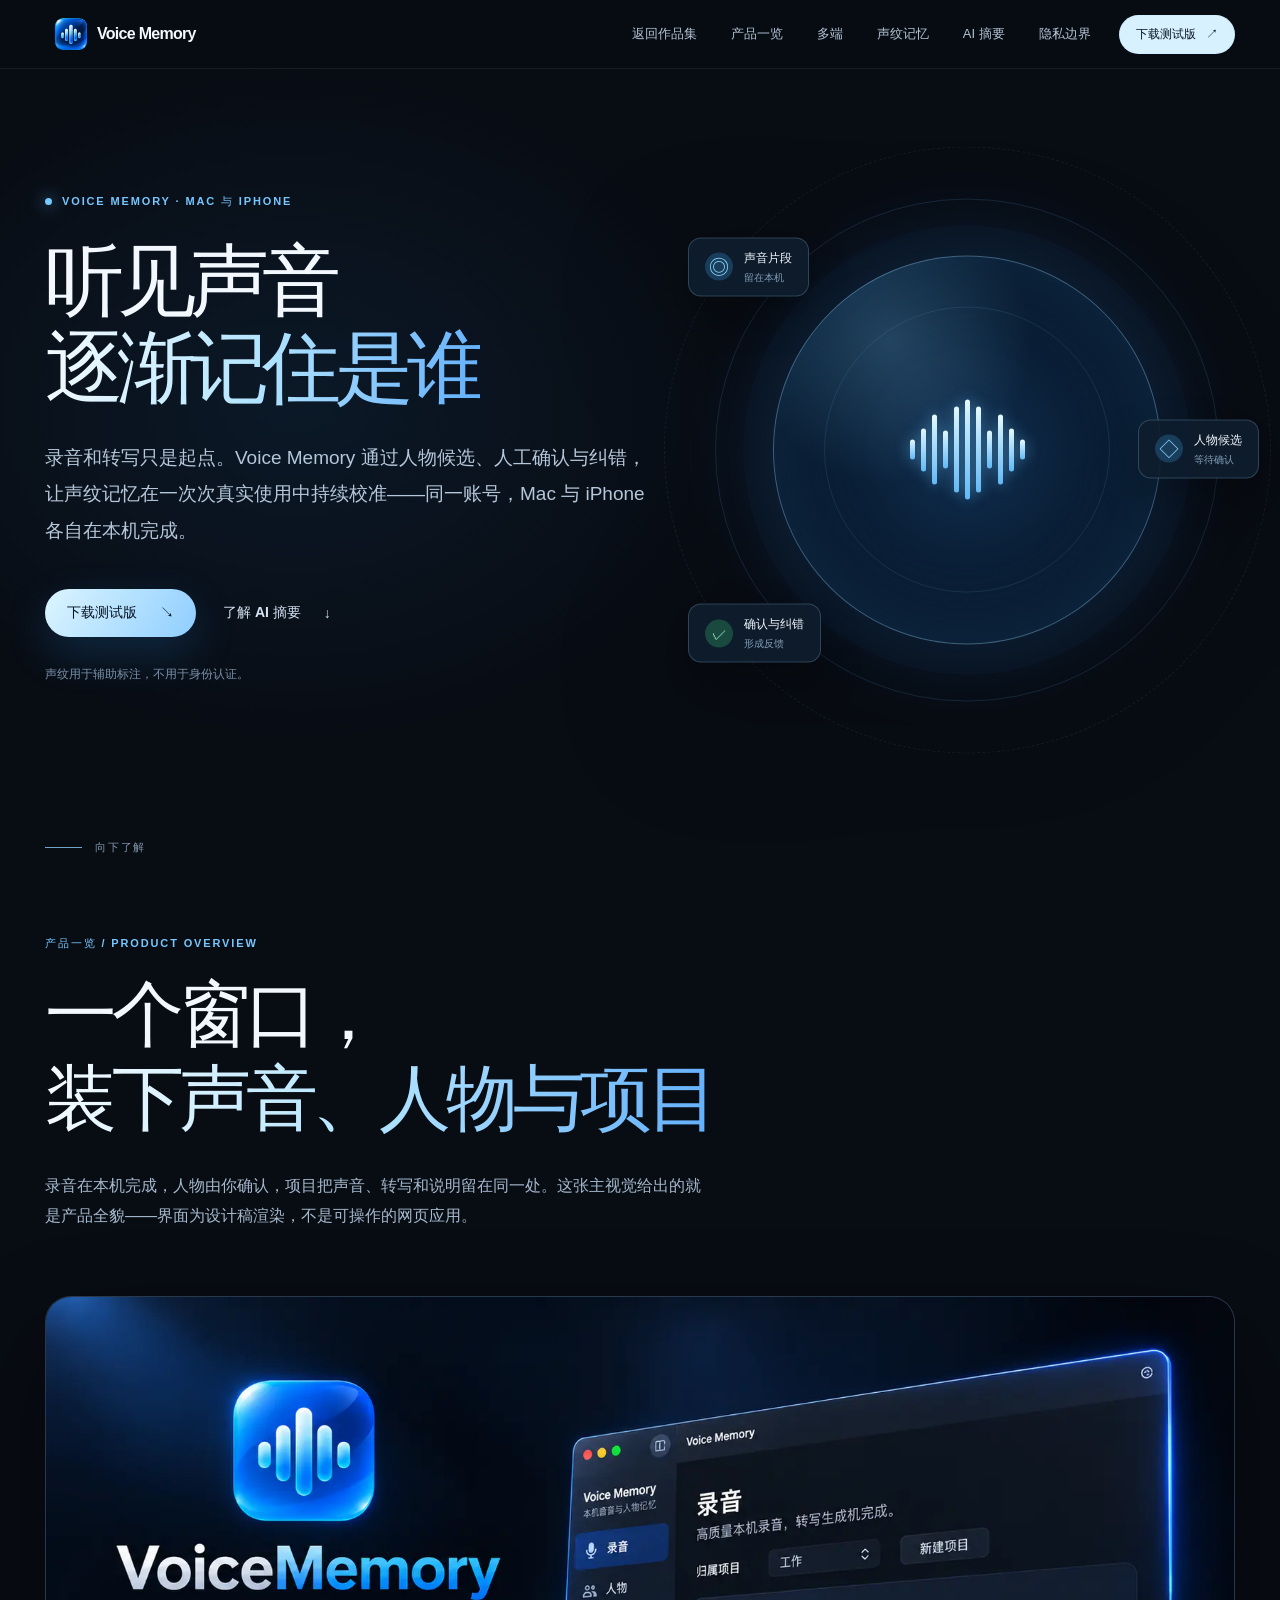
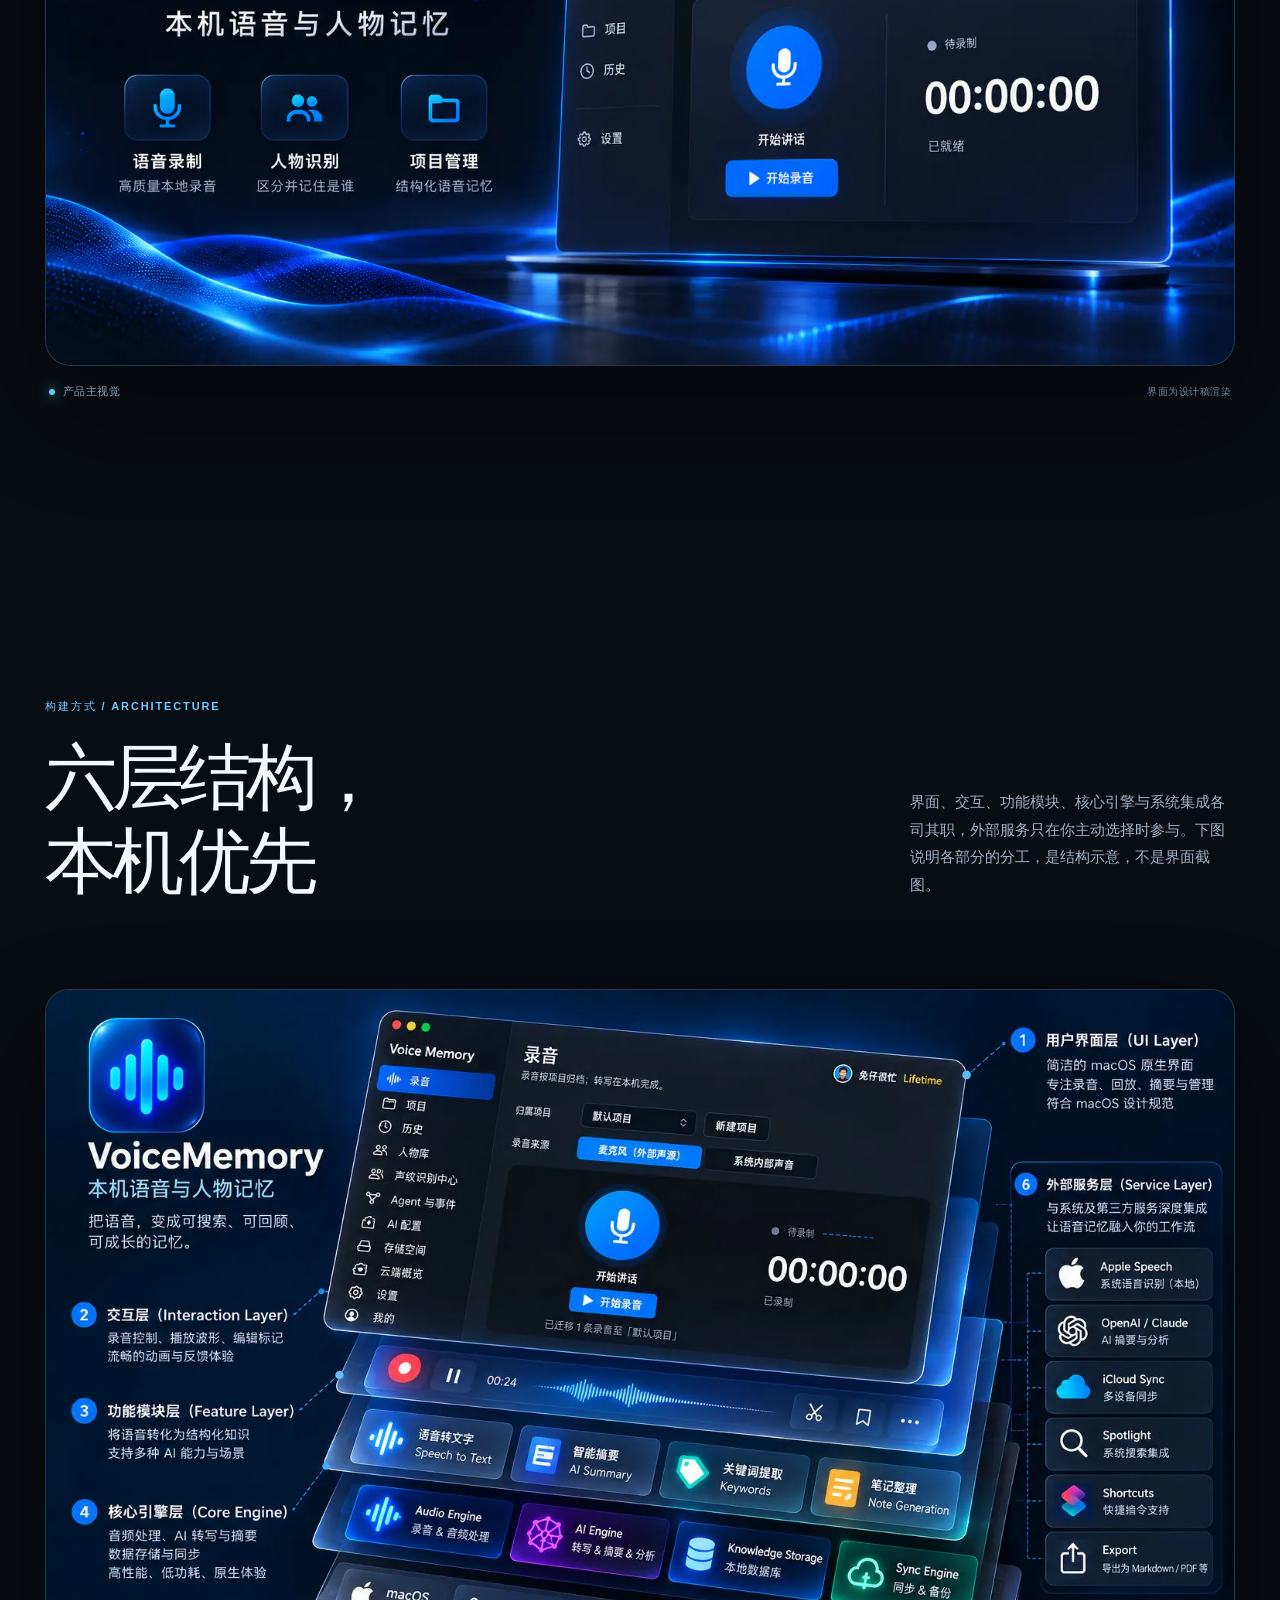
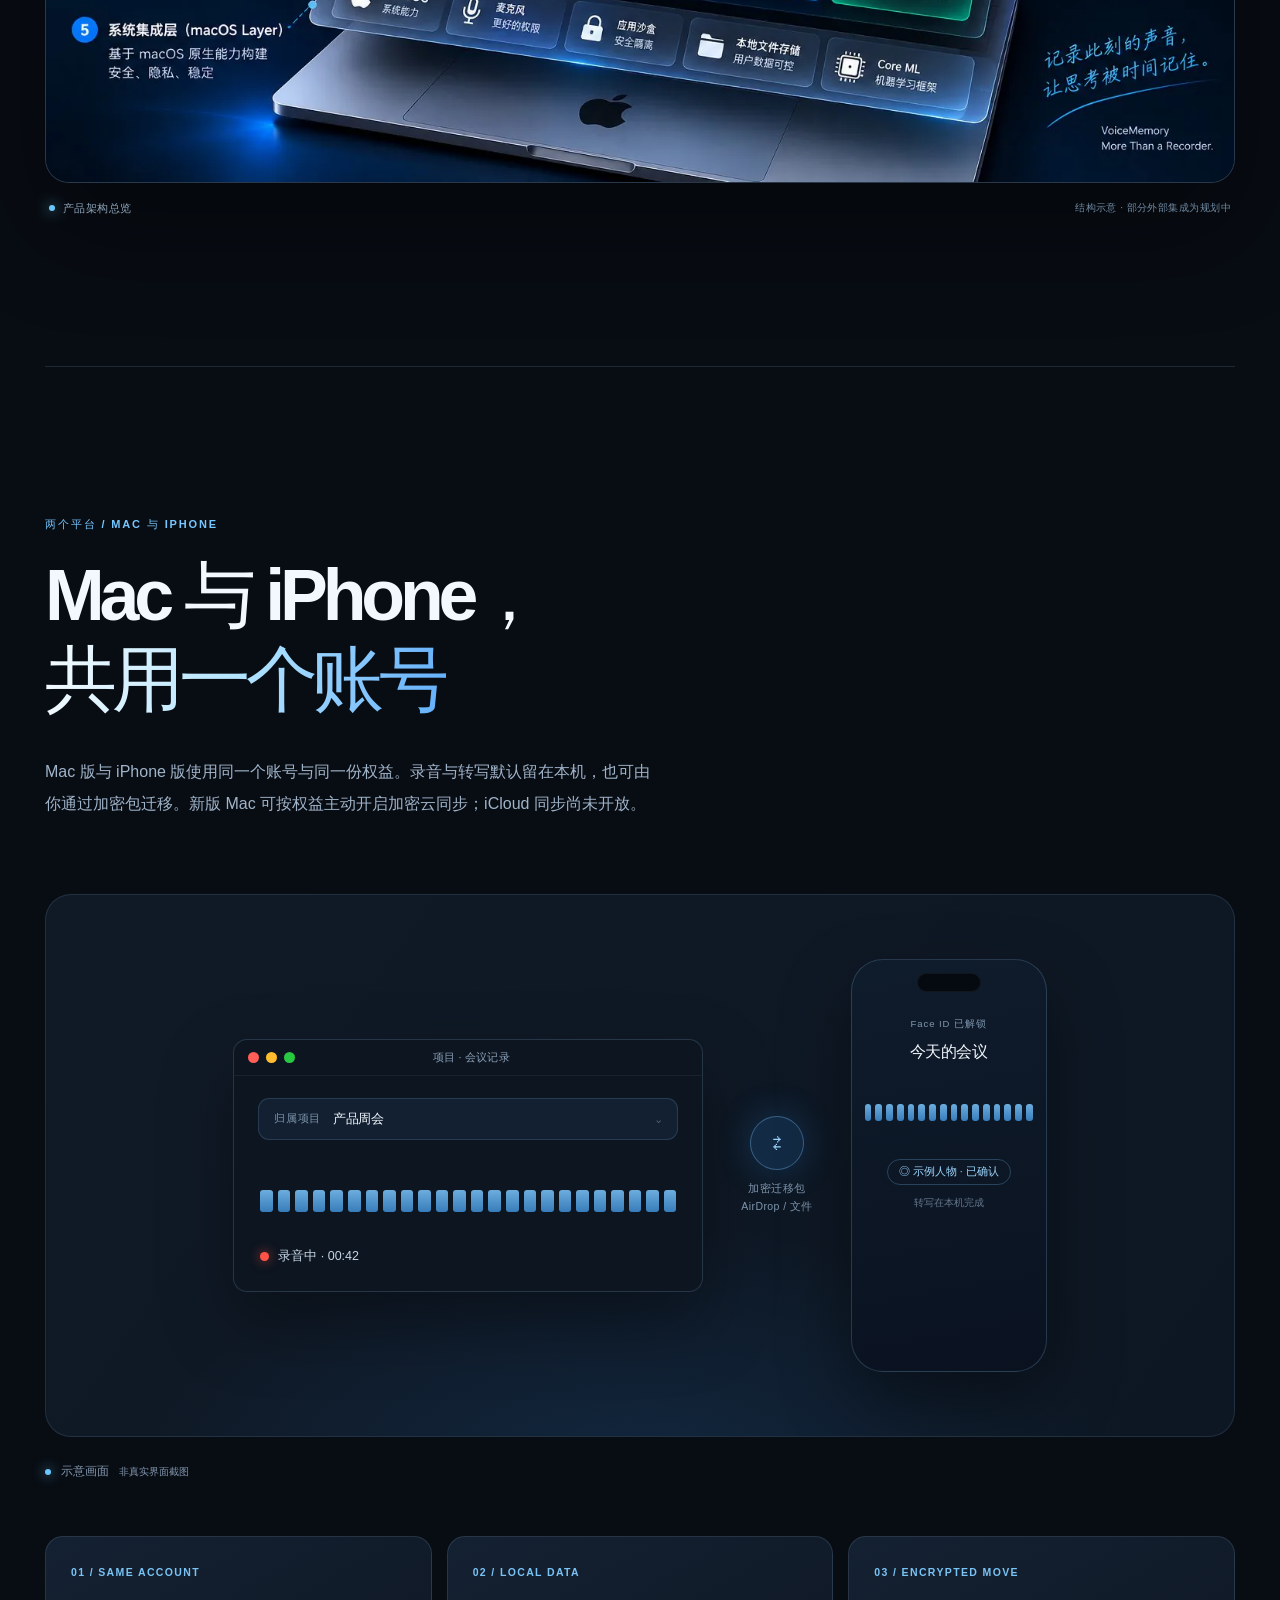
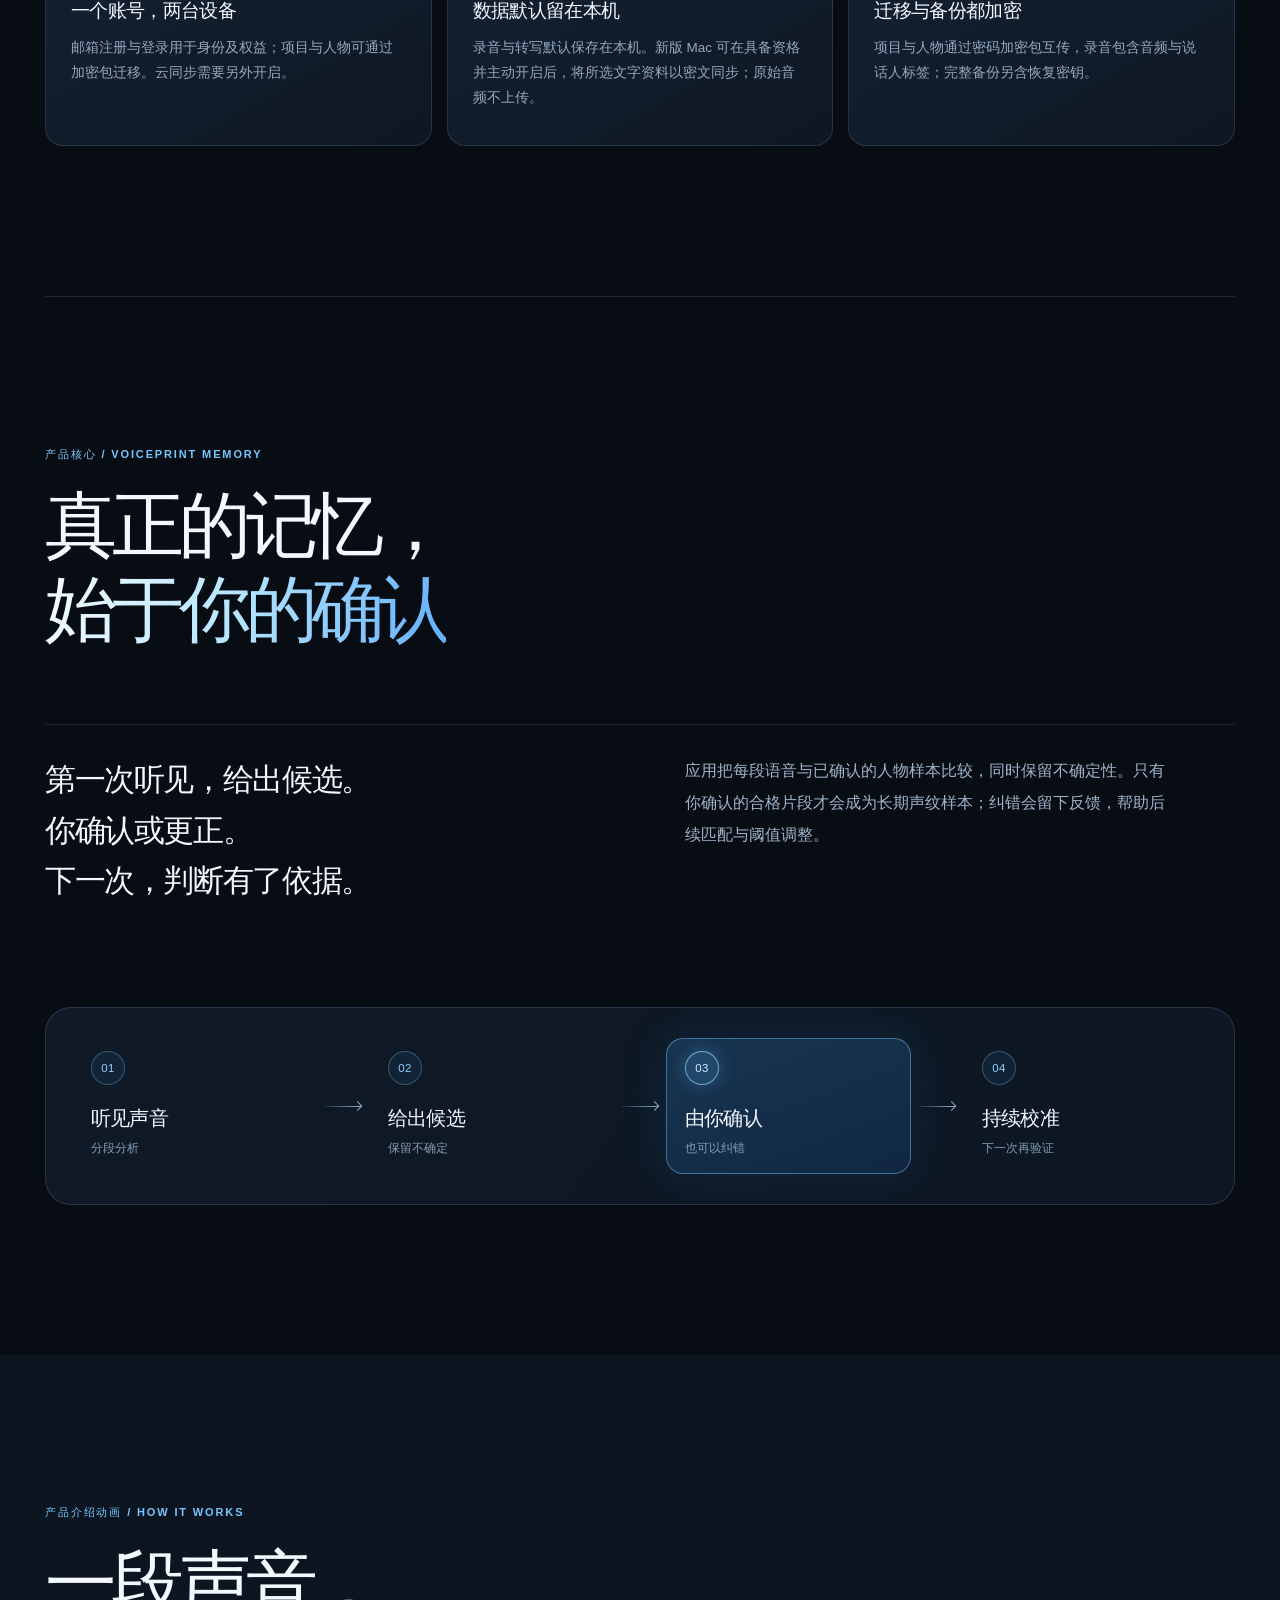
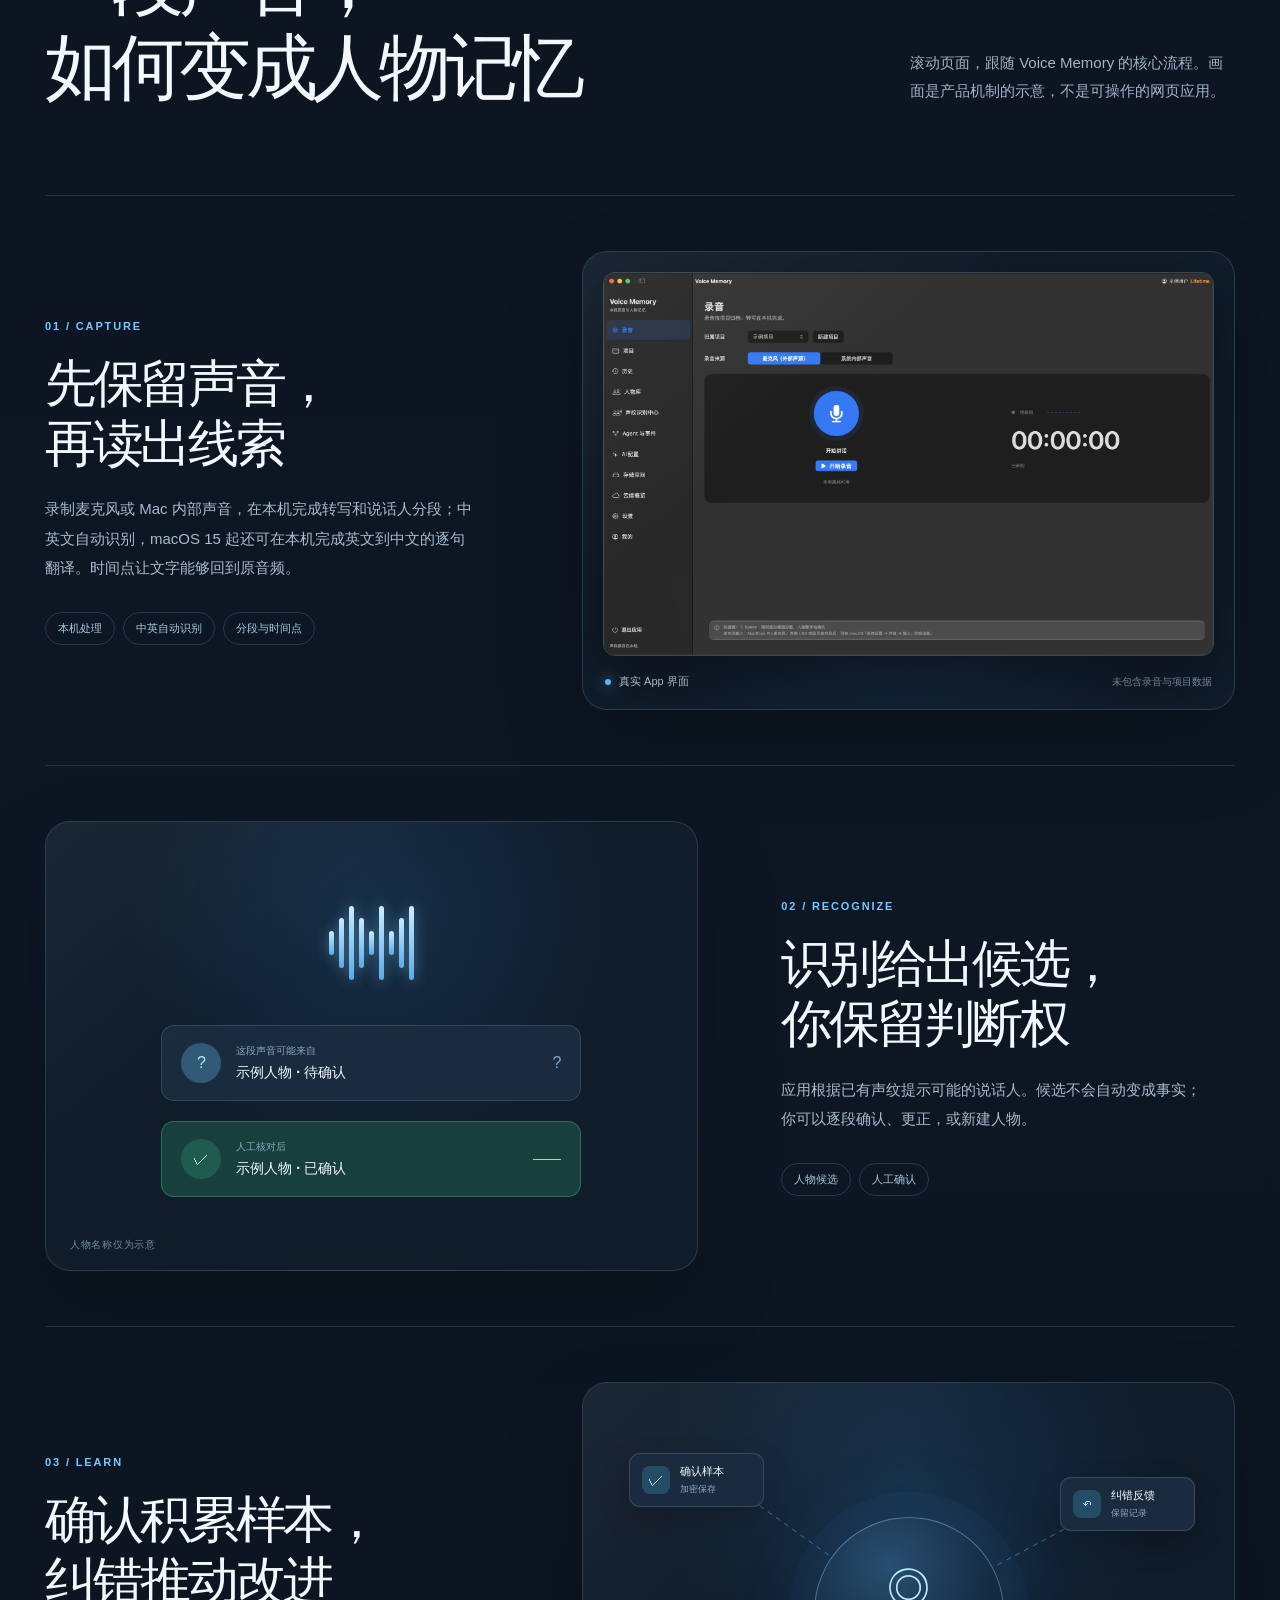
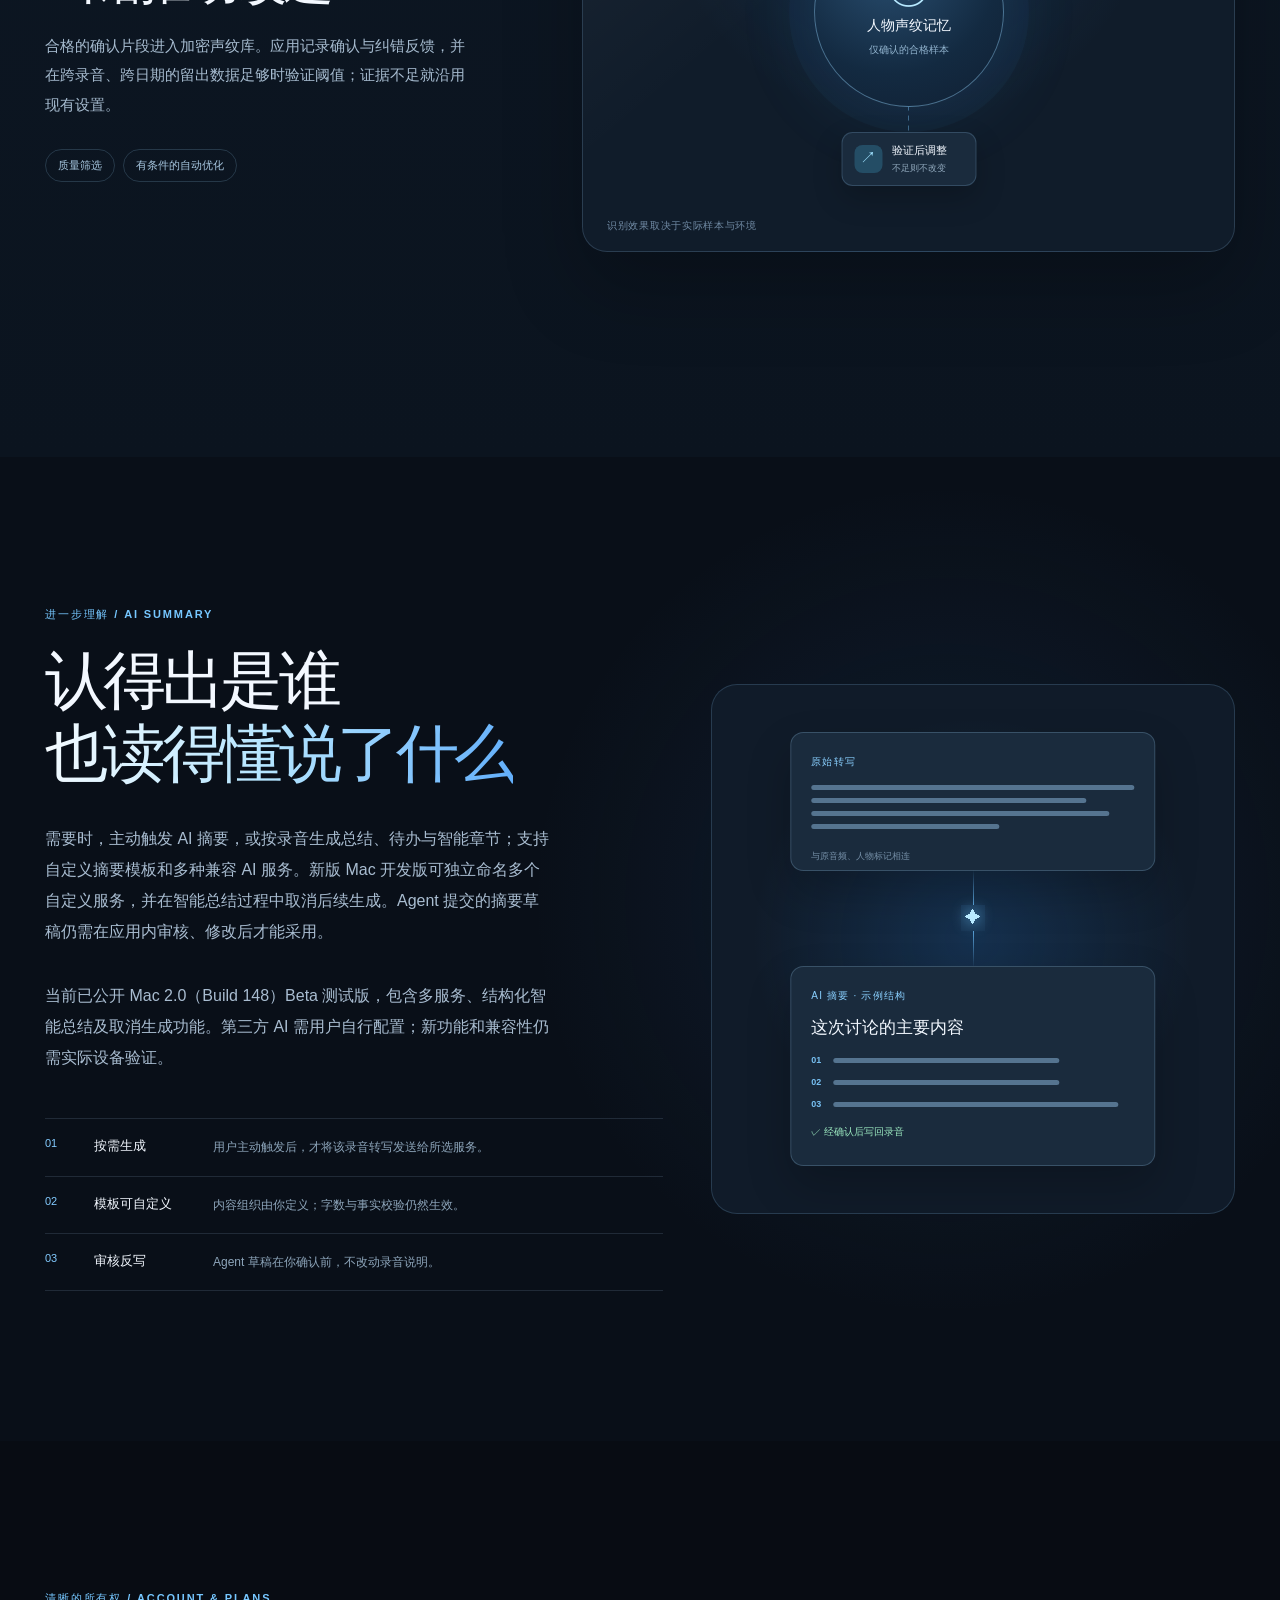
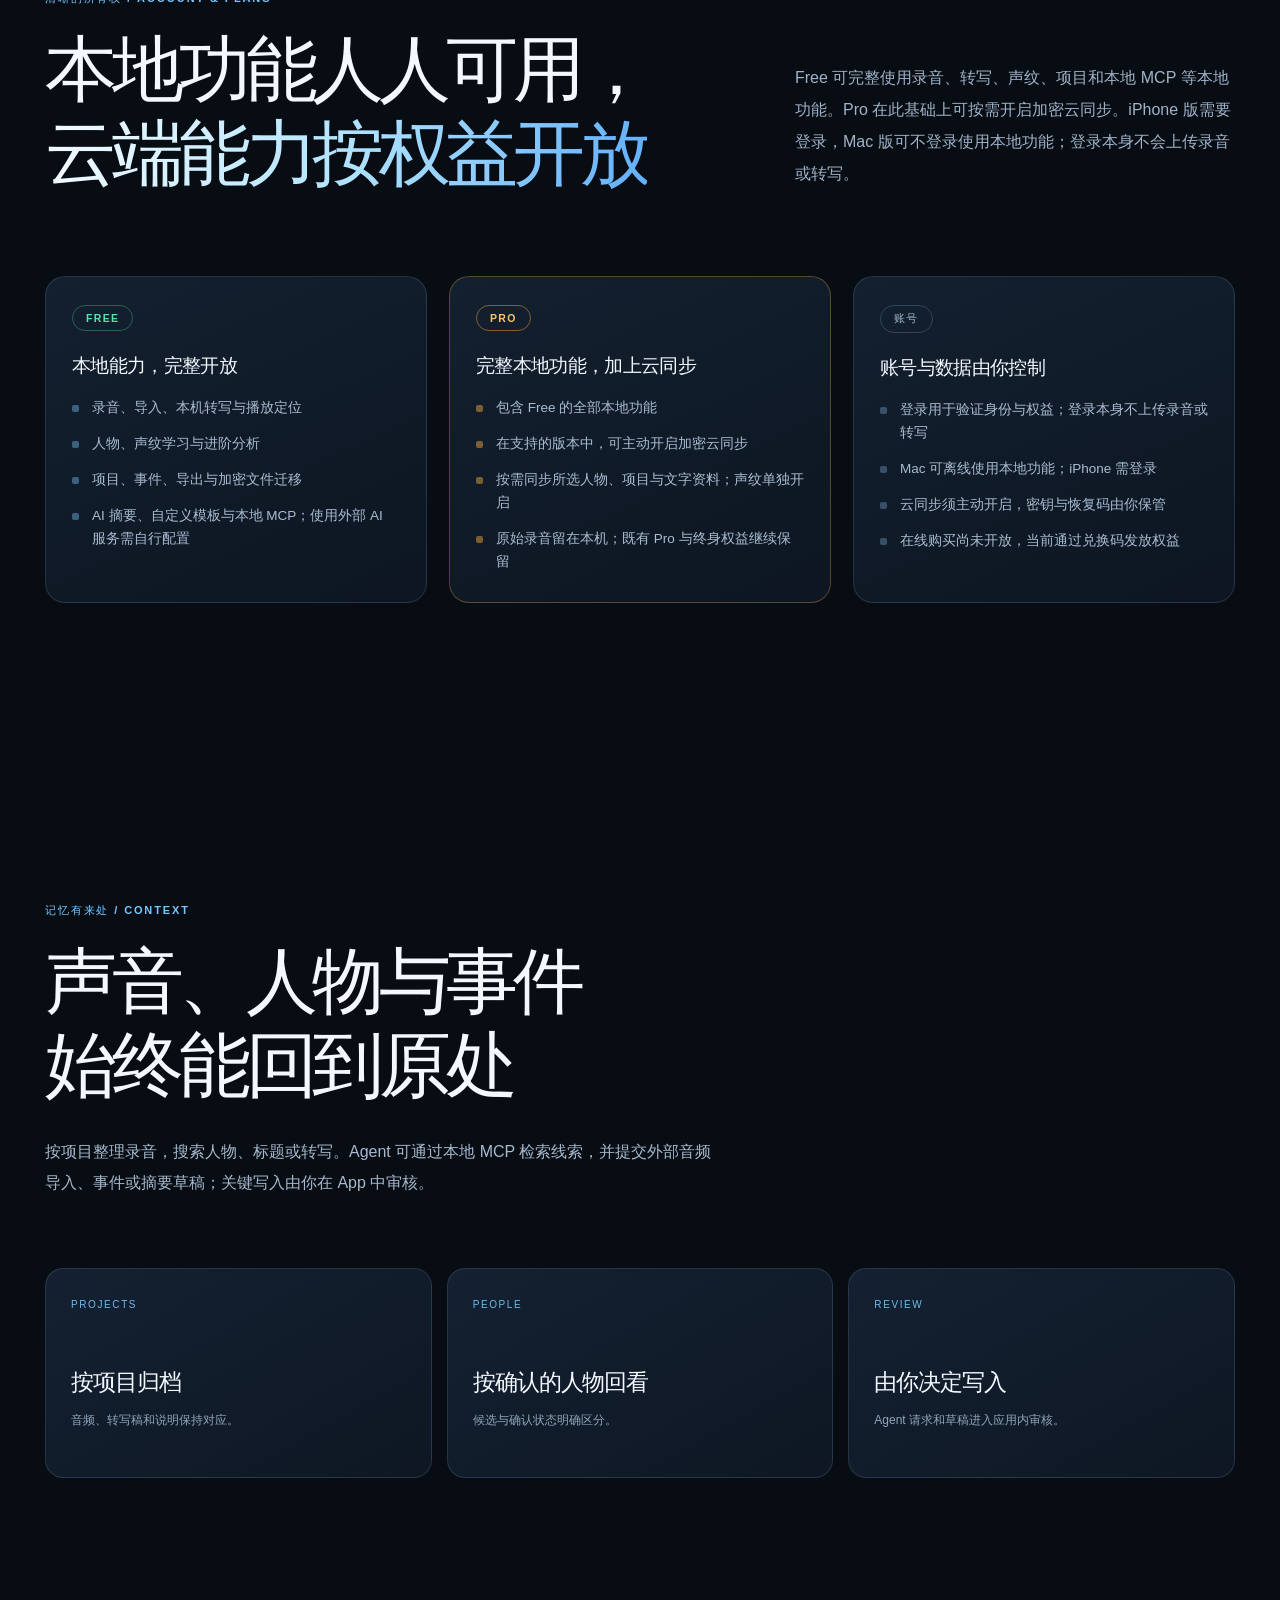
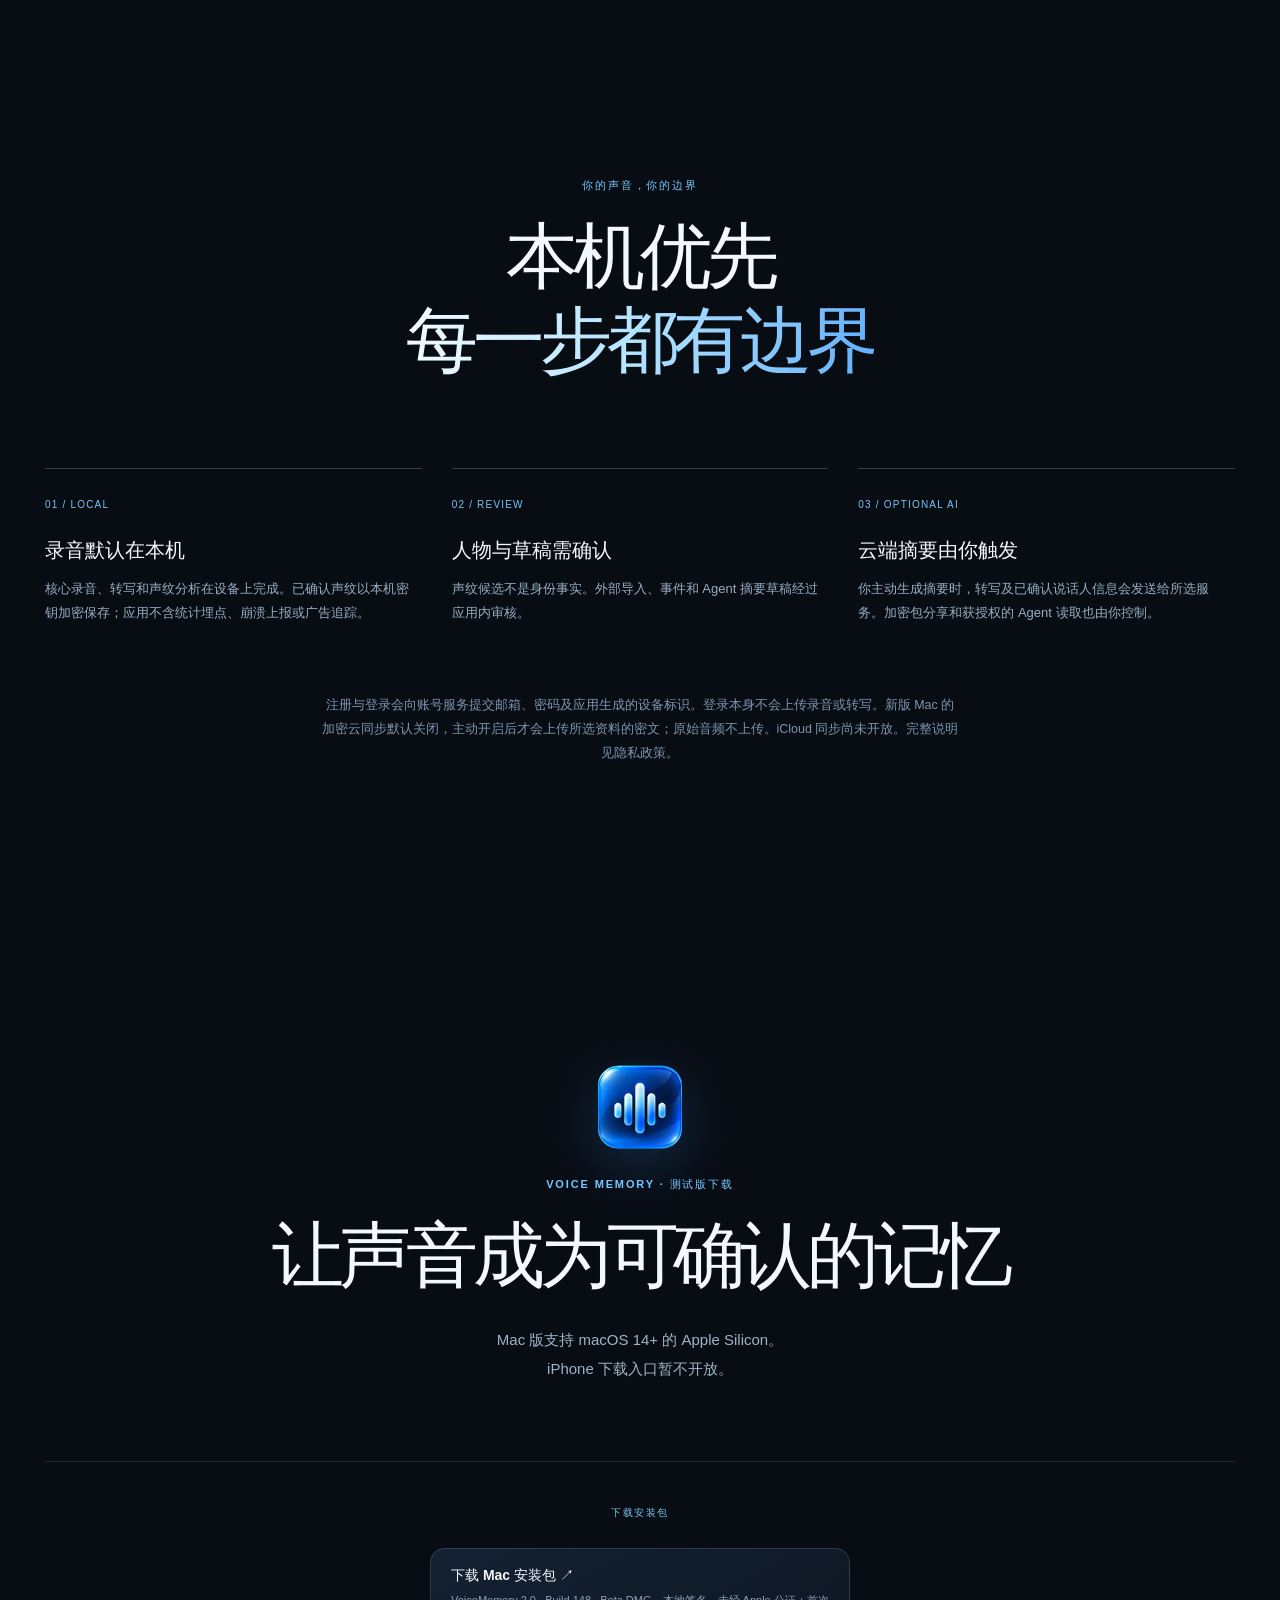
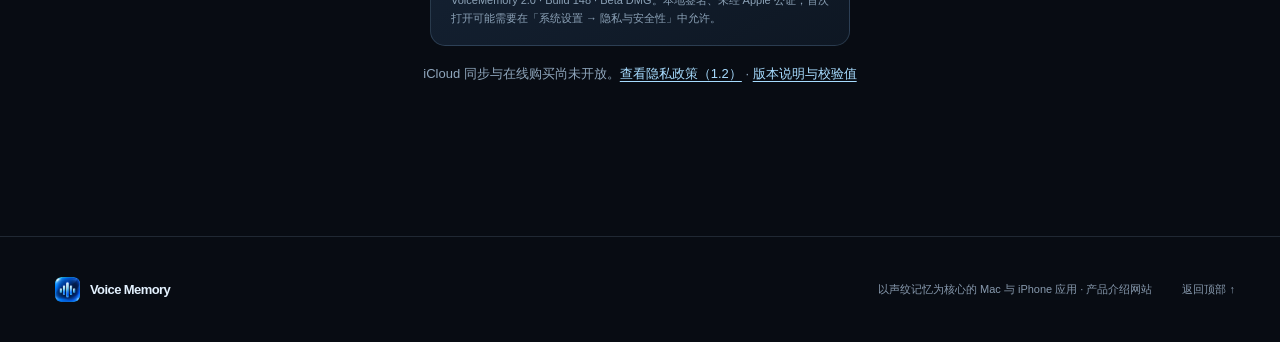
==== commit ce4edbaf: "release: prepare VoiceMemory 2.0 Build 148 public beta download" ====
--- a/index.html
+++ b/index.html
@@ -162,7 +162,7 @@
       <article class="story-row" data-reveal><div class="story-copy"><span class="story-index">03 / LEARN</span><h3>确认积累样本，<br>纠错推动改进</h3><p>合格的确认片段进入加密声纹库。应用记录确认与纠错反馈，并在跨录音、跨日期的留出数据足够时验证阈值；证据不足就沿用现有设置。</p><div class="story-detail"><span>质量筛选</span><span>有条件的自动优化</span></div></div><div class="visual visual-learn" aria-label="示意画面：经过确认的声纹样本与纠错反馈汇集，进入经过验证的优化流程"><svg class="learn-links" viewBox="0 0 100 100" preserveAspectRatio="none" aria-hidden="true"><line x1="25.9" y1="25" x2="39.7" y2="38.7"/><line x1="75.2" y1="30.3" x2="61.2" y2="40.7"/><line x1="50" y1="76.4" x2="50" y2="67.1"/></svg><div class="learn-center"><span>◎</span><strong>人物声纹记忆</strong><small>仅确认的合格样本</small></div><div class="learn-card learn-one"><span class="learn-icon">✓</span><div><strong>确认样本</strong><small>加密保存</small></div></div><div class="learn-card learn-two"><span class="learn-icon">↶</span><div><strong>纠错反馈</strong><small>保留记录</small></div></div><div class="learn-card learn-three"><span class="learn-icon">↗</span><div><strong>验证后调整</strong><small>不足则不改变</small></div></div><div class="visual-caption">识别效果取决于实际样本与环境</div></div></article>
     </div></section>
 
-    <section class="ai-section section" id="ai" aria-labelledby="ai-title"><div class="shell ai-grid"><div class="ai-copy" data-reveal><p class="section-kicker">进一步理解 / AI SUMMARY</p><h2 id="ai-title">认得出是谁<br><em>也读得懂说了什么</em></h2><p>需要时，主动触发 AI 摘要，或按录音生成总结、待办与智能章节；支持自定义摘要模板和多种兼容 AI 服务。新版 Mac 开发版可独立命名多个自定义服务，并在智能总结过程中取消后续生成。Agent 提交的摘要草稿仍需在应用内审核、修改后才能采用。</p><p>开发进展：上述多服务、结构化智能总结及取消功能已纳入 Mac 2.0（Build 148）本地开发版；当前公开可下载的 Mac 版本仍为 1.2（Build 111），尚未包含这些新功能。</p><div class="ai-points"><div><span>01</span><strong>按需生成</strong><small>用户主动触发后，才将该录音转写发送给所选服务。</small></div><div><span>02</span><strong>模板可自定义</strong><small>内容组织由你定义；字数与事实校验仍然生效。</small></div><div><span>03</span><strong>审核反写</strong><small>Agent 草稿在你确认前，不改动录音说明。</small></div></div></div><div class="ai-art" data-reveal aria-label="示意画面：录音转写经 AI 生成摘要，审核后关联到原录音"><div class="ai-source"><span>原始转写</span><div class="text-lines"><i></i><i></i><i></i><i></i></div><small>与原音频、人物标记相连</small></div><div class="ai-beam"><span>✦</span></div><div class="ai-summary"><span>AI 摘要 · 示例结构</span><strong>这次讨论的主要内容</strong><div class="summary-line"><b>01</b><i></i></div><div class="summary-line"><b>02</b><i></i></div><div class="summary-line"><b>03</b><i></i></div><div class="summary-review">✓ 经确认后写回录音</div></div></div></div></section>
+    <section class="ai-section section" id="ai" aria-labelledby="ai-title"><div class="shell ai-grid"><div class="ai-copy" data-reveal><p class="section-kicker">进一步理解 / AI SUMMARY</p><h2 id="ai-title">认得出是谁<br><em>也读得懂说了什么</em></h2><p>需要时，主动触发 AI 摘要，或按录音生成总结、待办与智能章节；支持自定义摘要模板和多种兼容 AI 服务。新版 Mac 开发版可独立命名多个自定义服务，并在智能总结过程中取消后续生成。Agent 提交的摘要草稿仍需在应用内审核、修改后才能采用。</p><p>当前已公开 Mac 2.0（Build 148）Beta 测试版，包含多服务、结构化智能总结及取消生成功能。第三方 AI 需用户自行配置；新功能和兼容性仍需实际设备验证。</p><div class="ai-points"><div><span>01</span><strong>按需生成</strong><small>用户主动触发后，才将该录音转写发送给所选服务。</small></div><div><span>02</span><strong>模板可自定义</strong><small>内容组织由你定义；字数与事实校验仍然生效。</small></div><div><span>03</span><strong>审核反写</strong><small>Agent 草稿在你确认前，不改动录音说明。</small></div></div></div><div class="ai-art" data-reveal aria-label="示意画面：录音转写经 AI 生成摘要，审核后关联到原录音"><div class="ai-source"><span>原始转写</span><div class="text-lines"><i></i><i></i><i></i><i></i></div><small>与原音频、人物标记相连</small></div><div class="ai-beam"><span>✦</span></div><div class="ai-summary"><span>AI 摘要 · 示例结构</span><strong>这次讨论的主要内容</strong><div class="summary-line"><b>01</b><i></i></div><div class="summary-line"><b>02</b><i></i></div><div class="summary-line"><b>03</b><i></i></div><div class="summary-review">✓ 经确认后写回录音</div></div></div></div></section>
 
     <section class="account section shell" id="account" aria-labelledby="account-title">
       <div class="account-heading" data-reveal>
@@ -203,9 +203,9 @@
       <div class="updates" data-reveal>
         <span class="updates-label">下载安装包</span>
         <div class="updates-links">
-          <a href="https://github.com/wyihao2010-code/VoiceMemory-website/releases/download/v1.2-beta.7/VoiceMemory-1.2-Build111.dmg"><strong>下载 Mac 安装包 ↗</strong><small>VoiceMemory 1.2 · Build 111 · DMG。本地签名、未经 Apple 公证；首次打开可能需要在「系统设置 → 隐私与安全性」中允许。</small></a>
-        </div>
-        <p>iCloud 同步与在线购买尚未开放。<a href="privacy-policy.html">查看隐私政策（1.2）</a> · <a href="https://github.com/wyihao2010-code/VoiceMemory-website/releases/tag/v1.2-beta.7">版本说明与校验值</a></p>
+          <a href="https://github.com/wyihao2010-code/VoiceMemory-website/releases/download/v2.0-beta.1/VoiceMemory-2.0-Build148.dmg"><strong>下载 Mac 安装包 ↗</strong><small>VoiceMemory 2.0 · Build 148 · Beta DMG。本地签名、未经 Apple 公证；首次打开可能需要在「系统设置 → 隐私与安全性」中允许。</small></a>
+        </div>
+        <p>iCloud 同步与在线购买尚未开放。<a href="privacy-policy.html">查看隐私政策（1.2）</a> · <a href="https://github.com/wyihao2010-code/VoiceMemory-website/releases/tag/v2.0-beta.1">版本说明与校验值</a></p>
       </div>
     </section>
   </main>
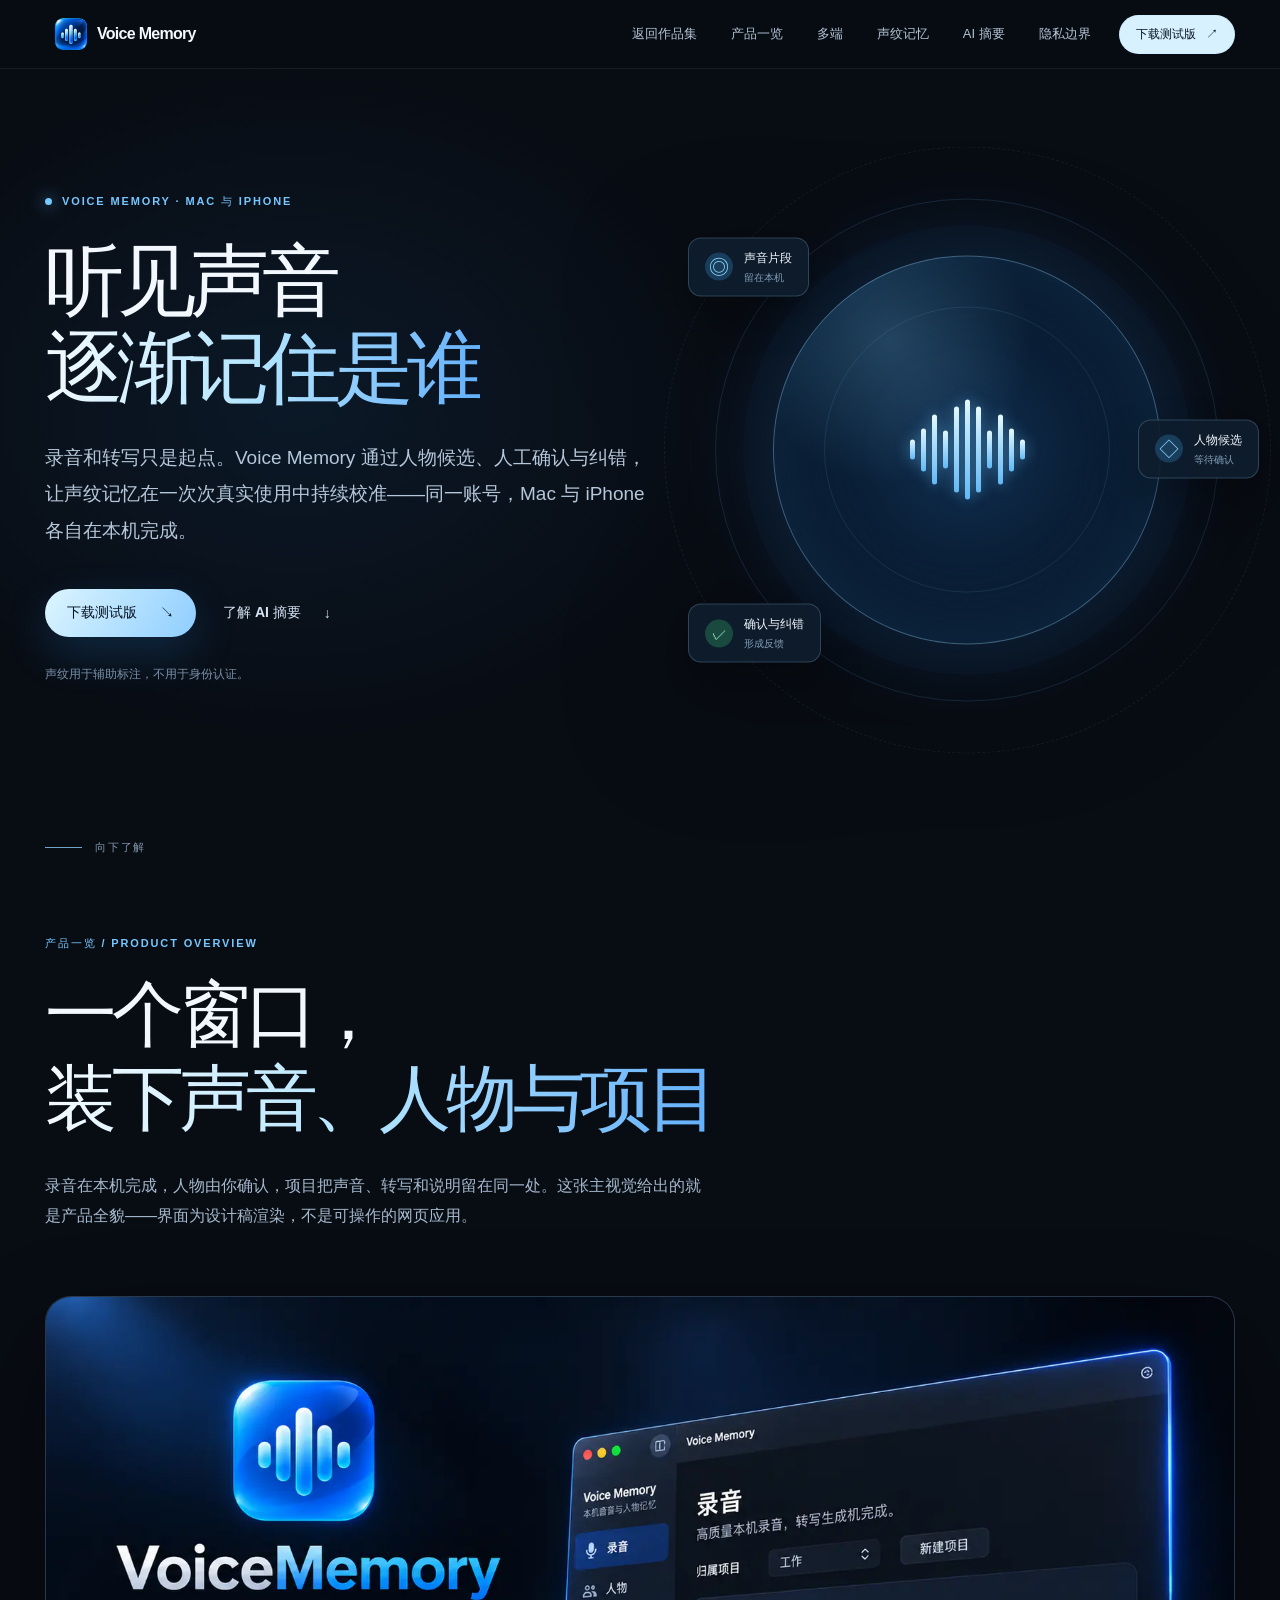
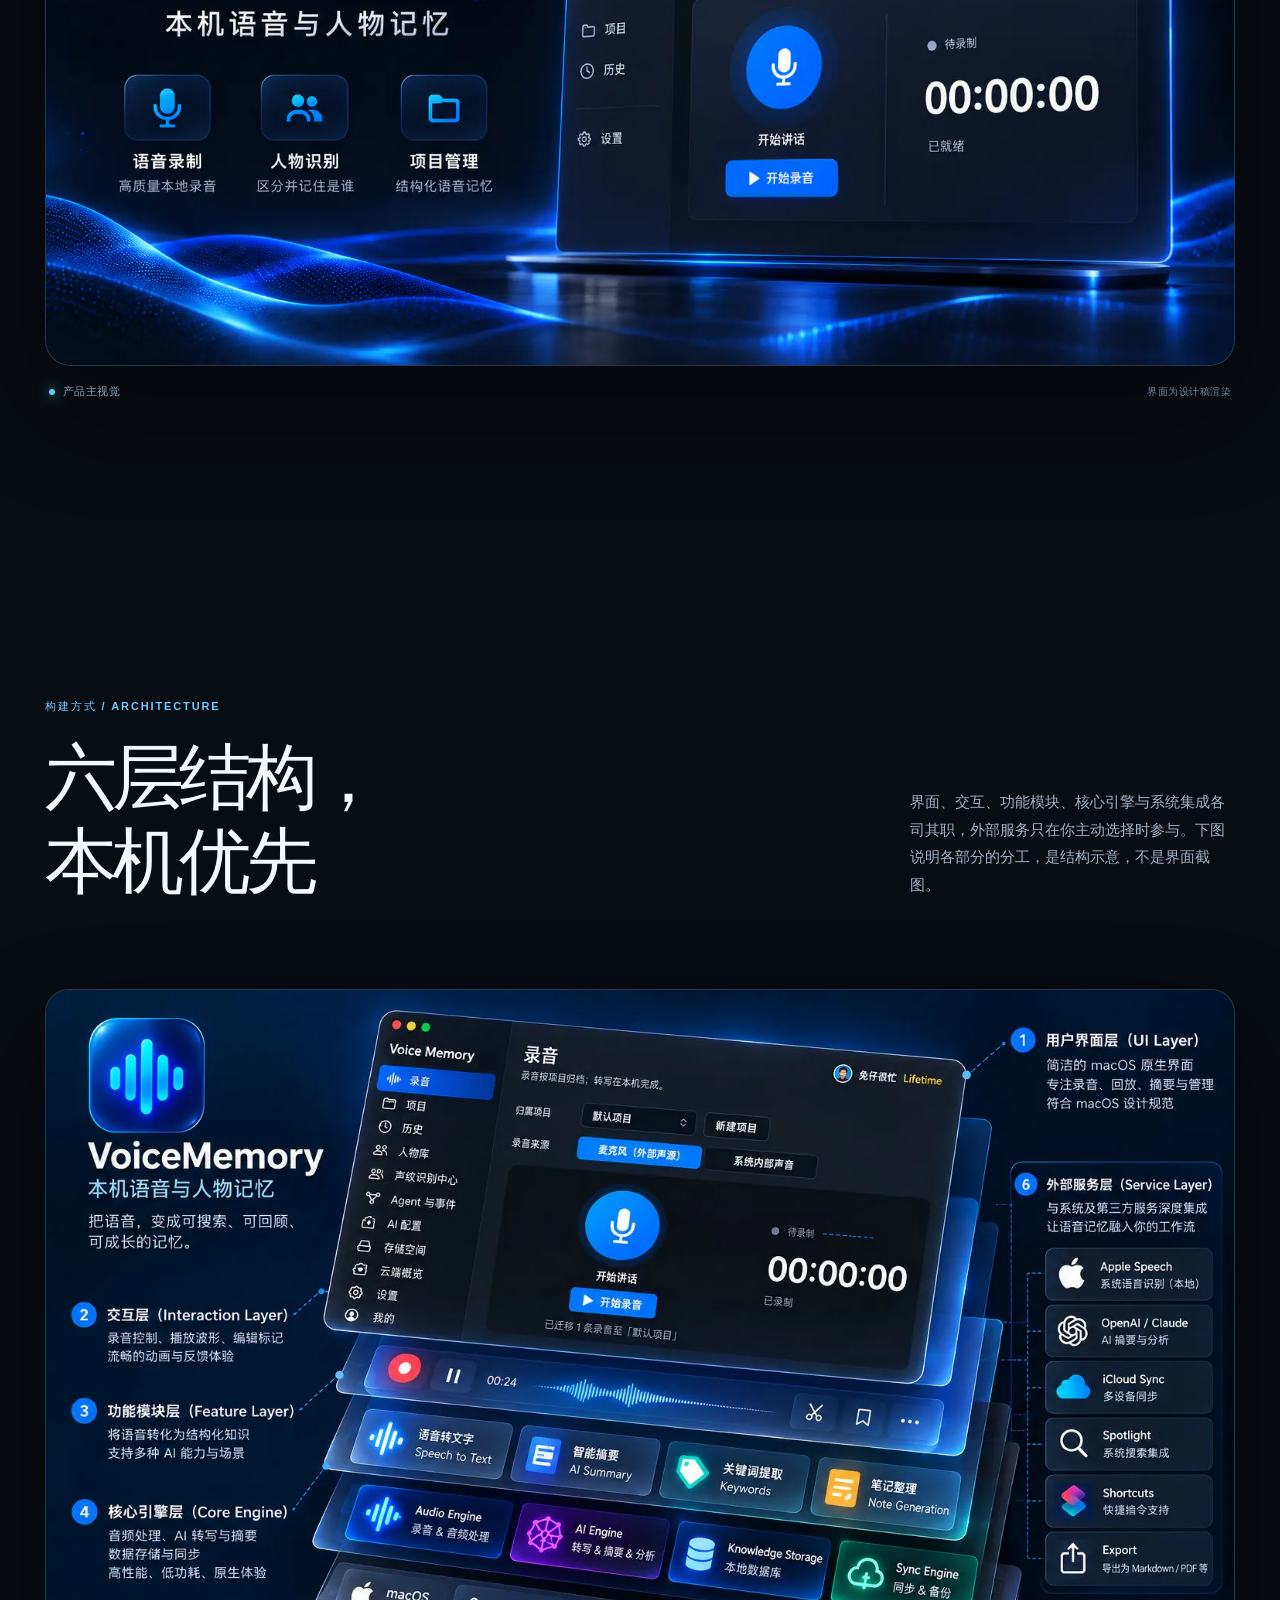
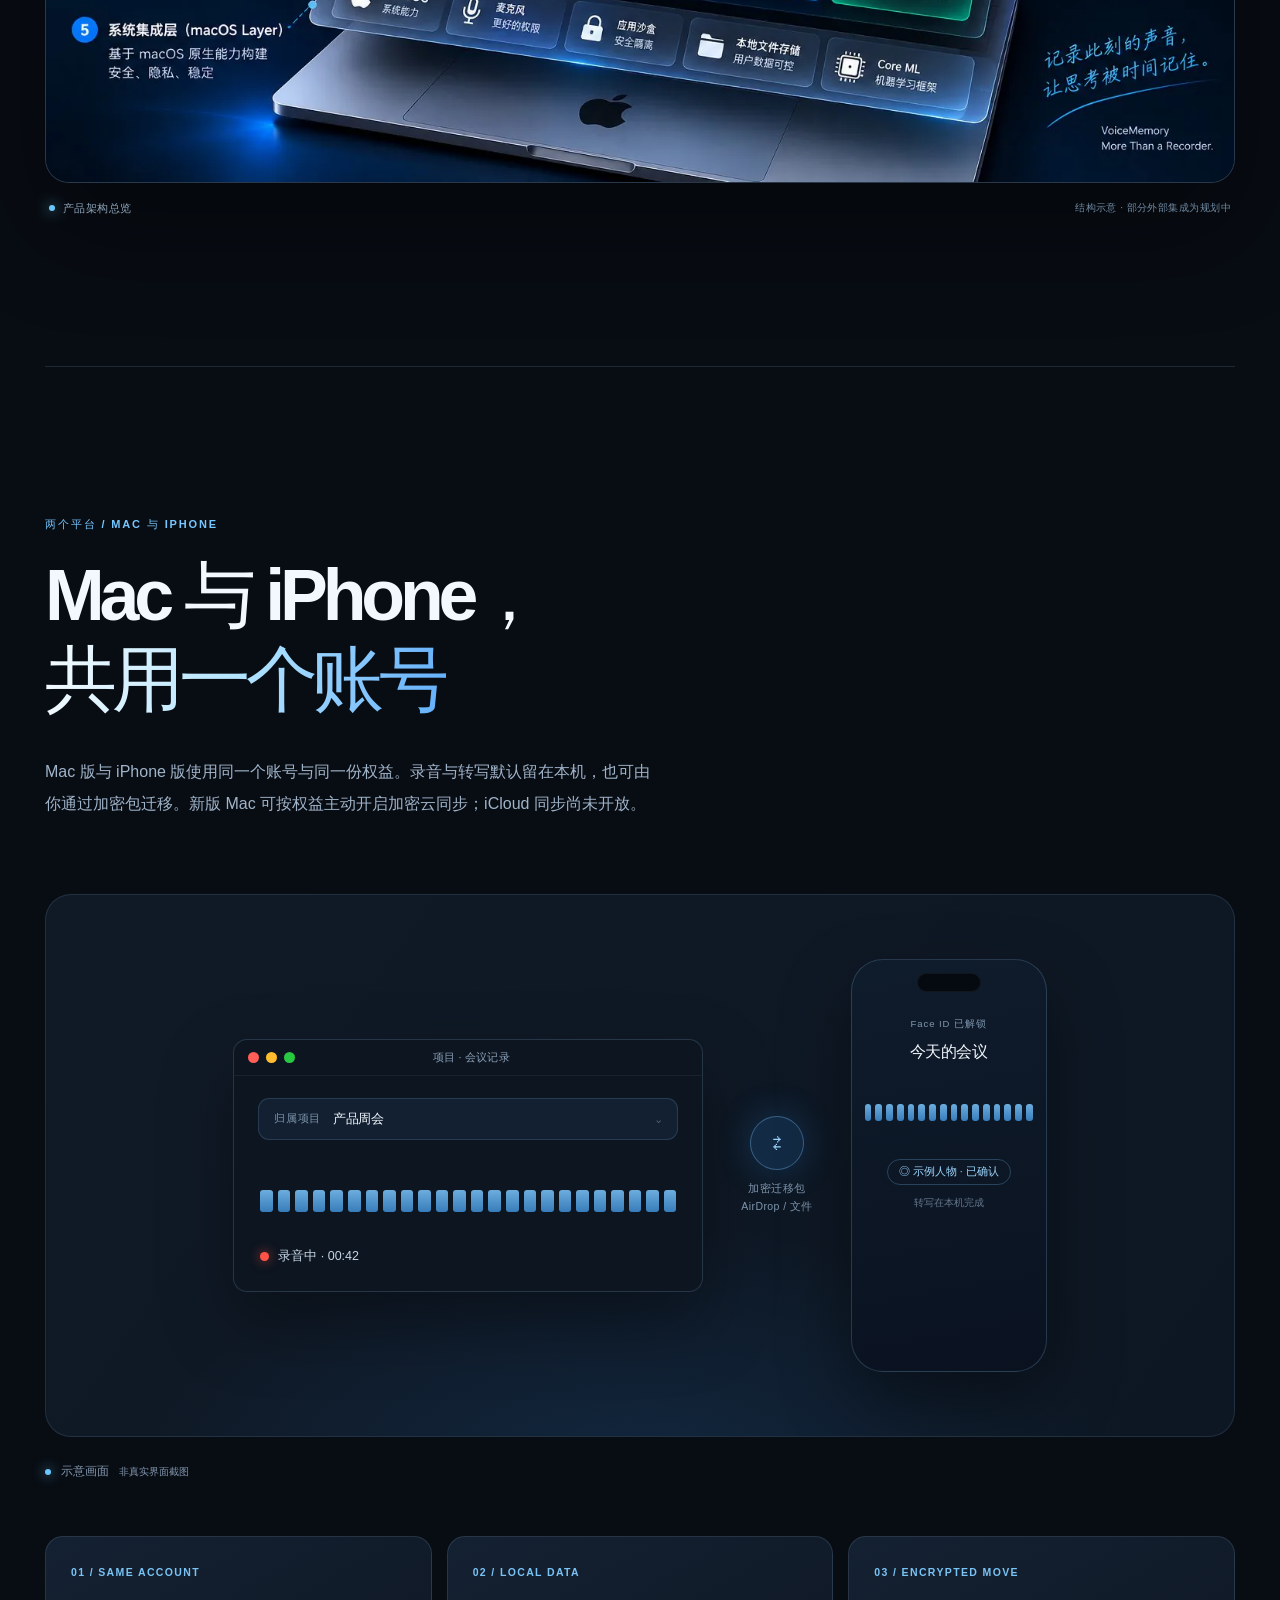
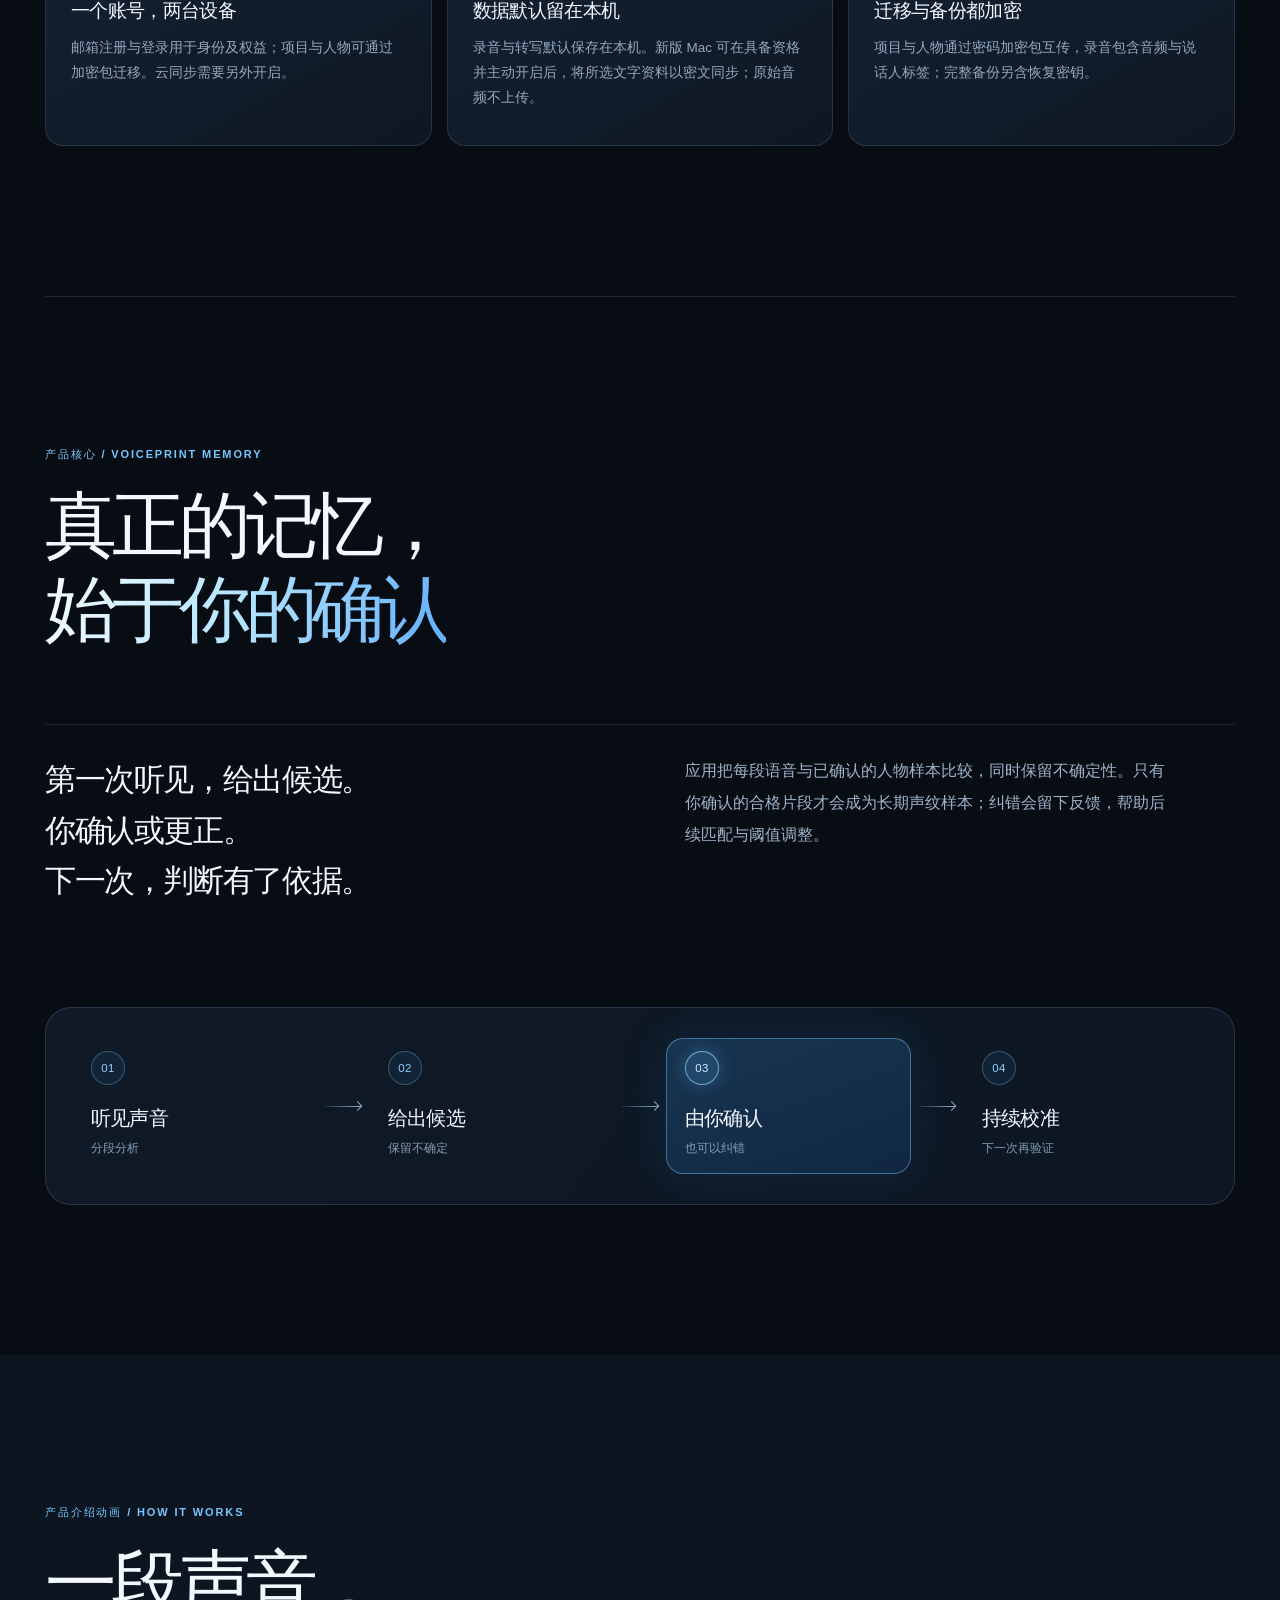
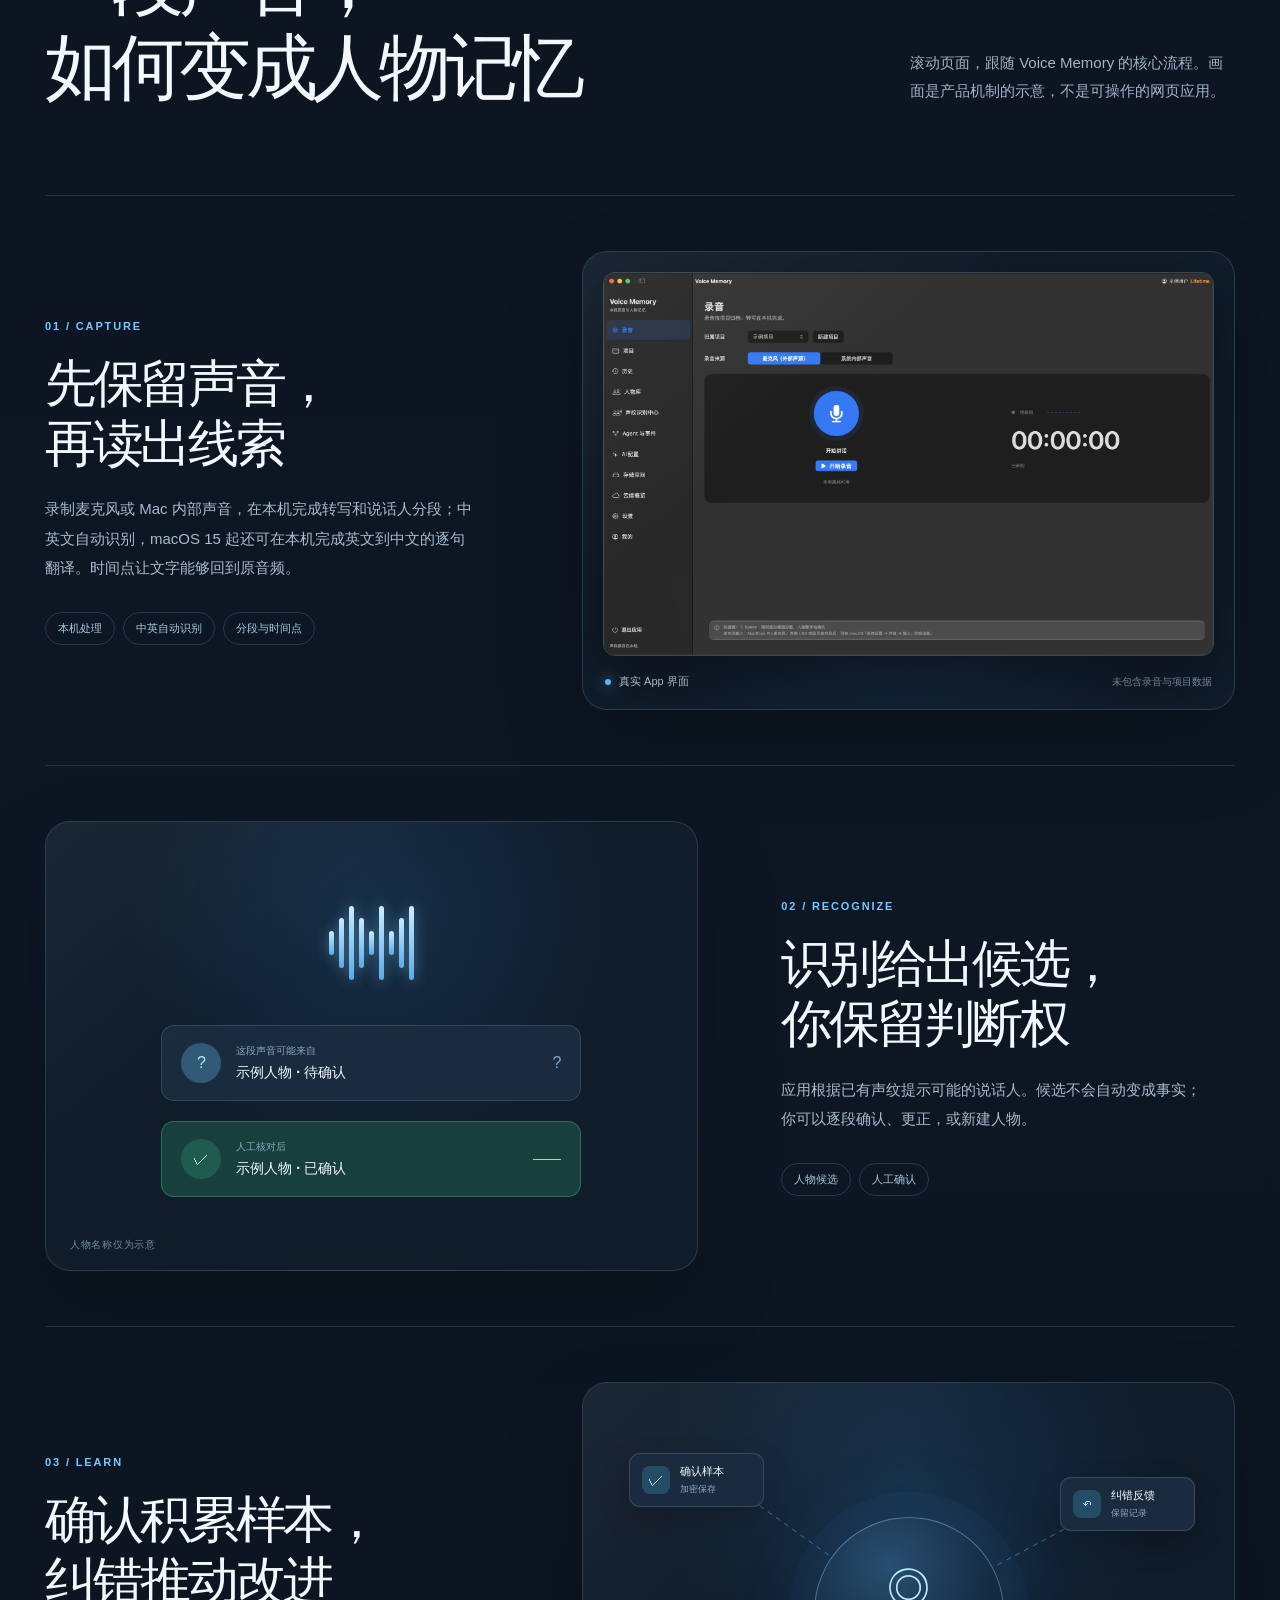
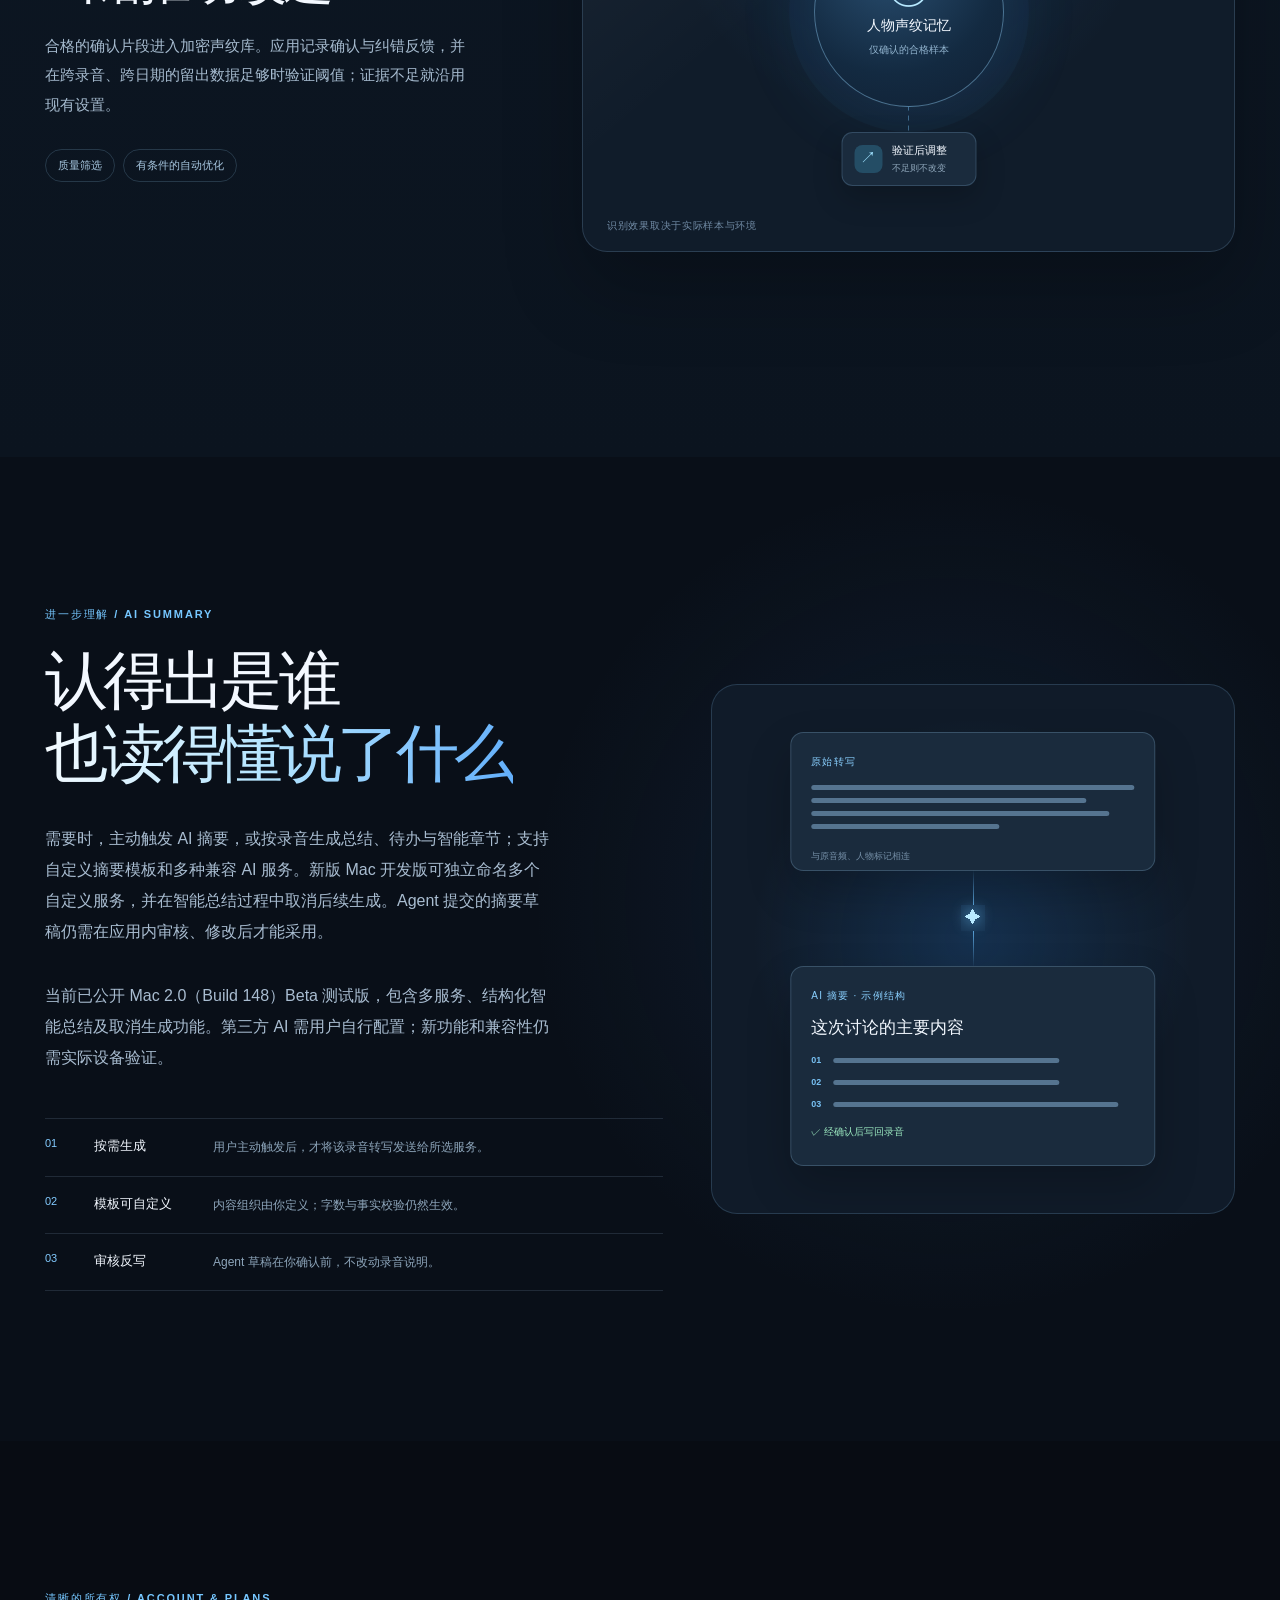
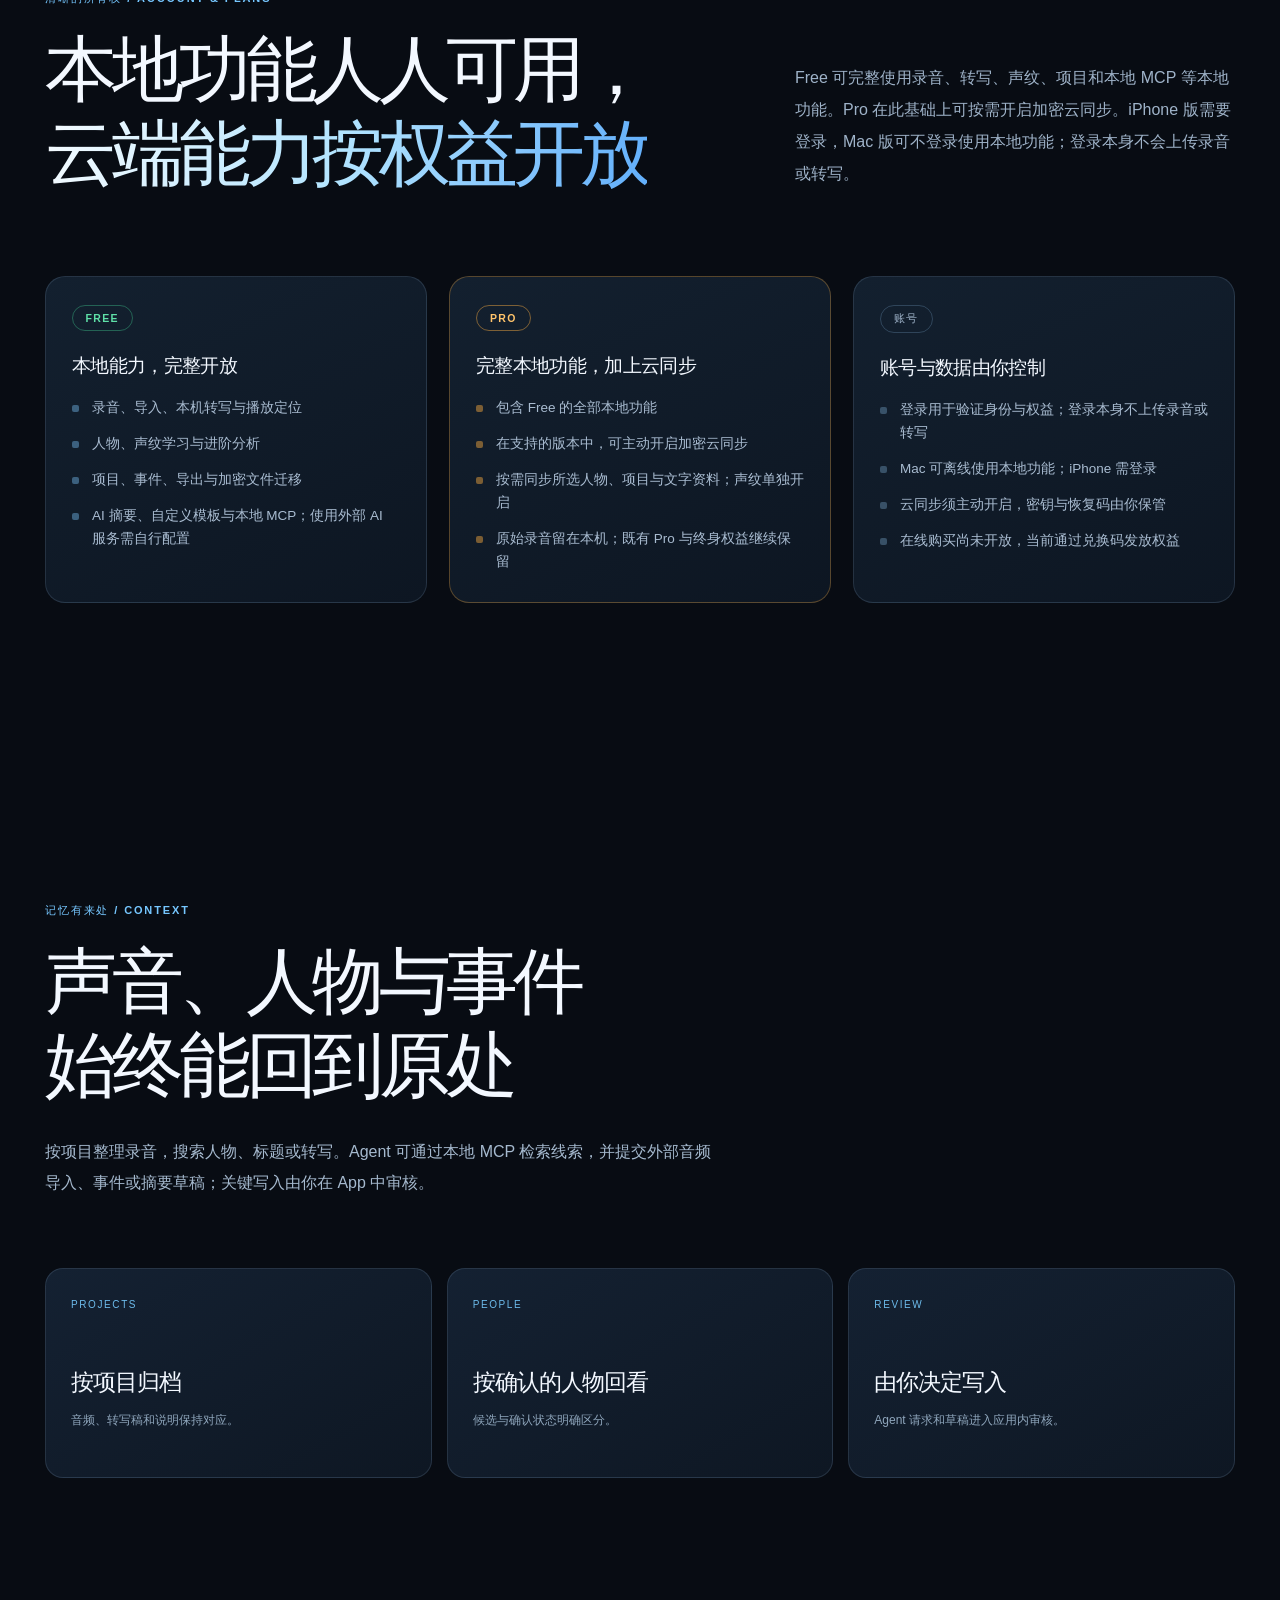
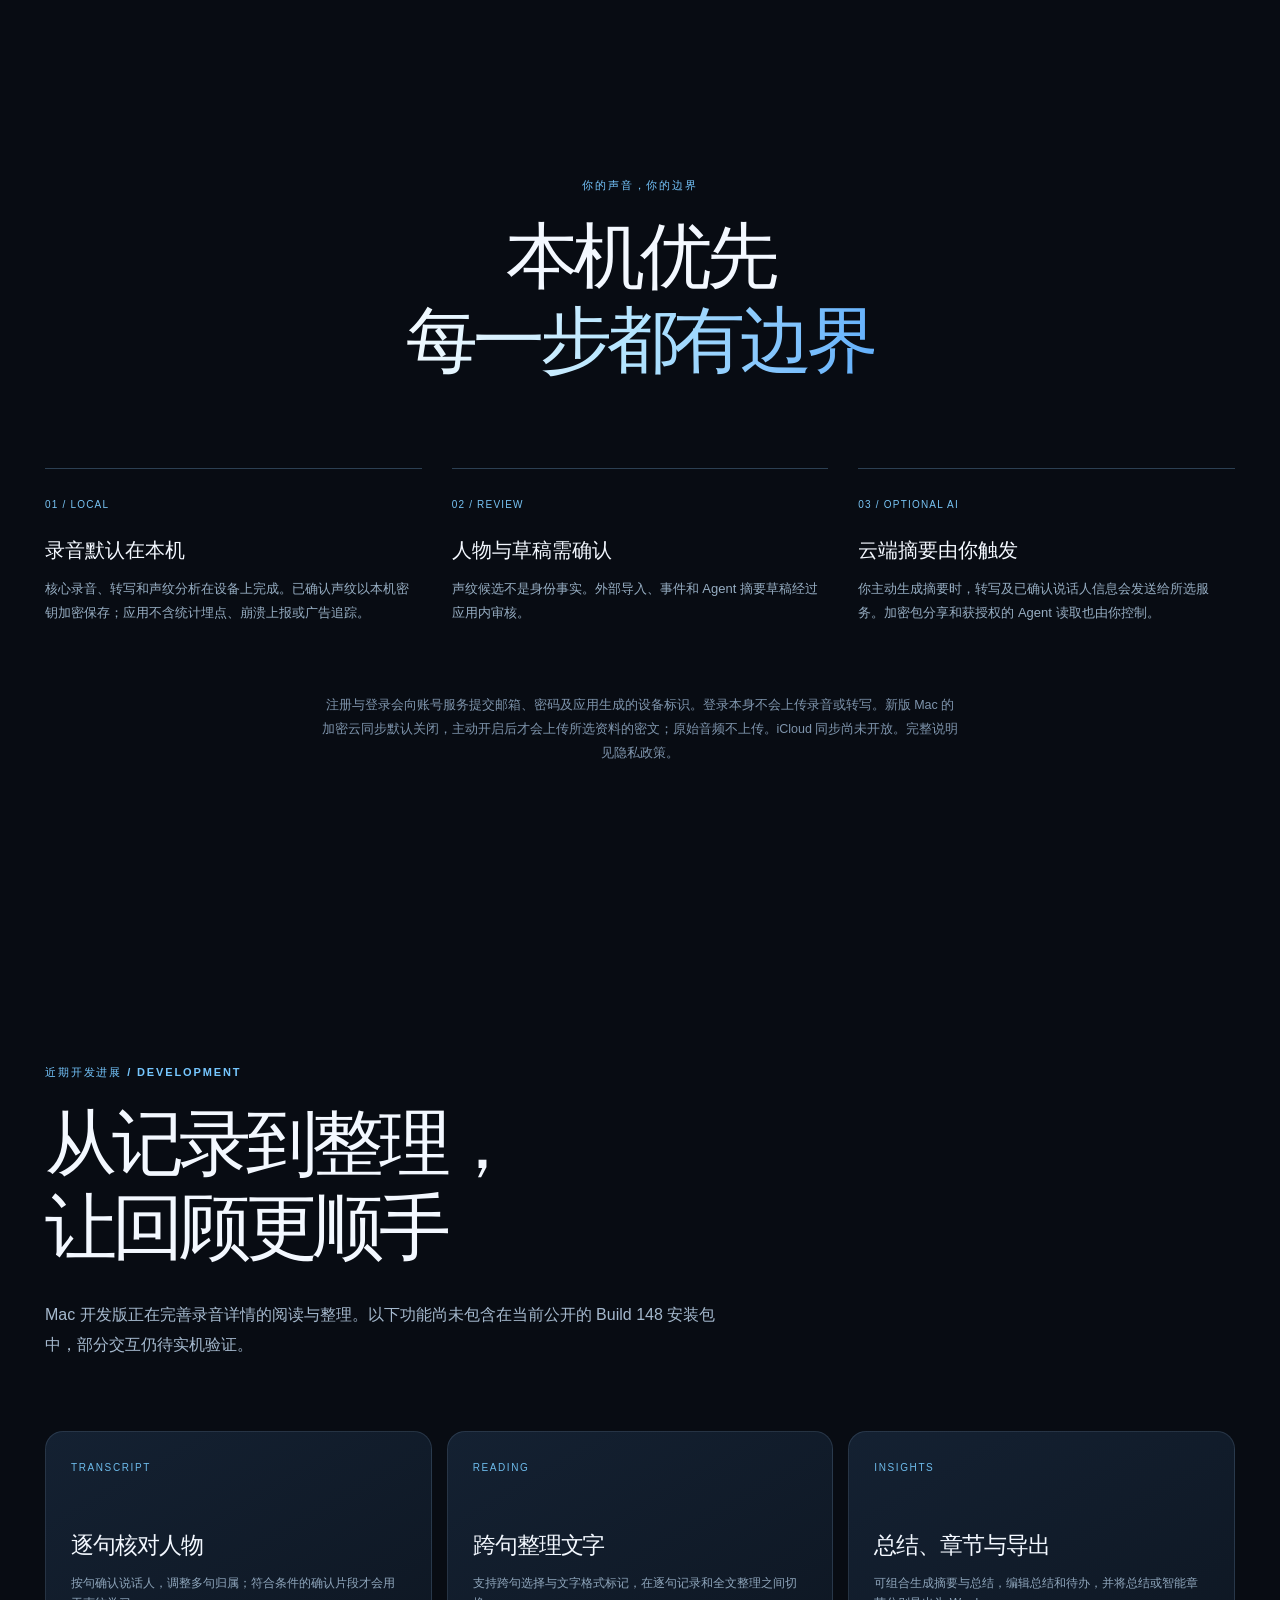
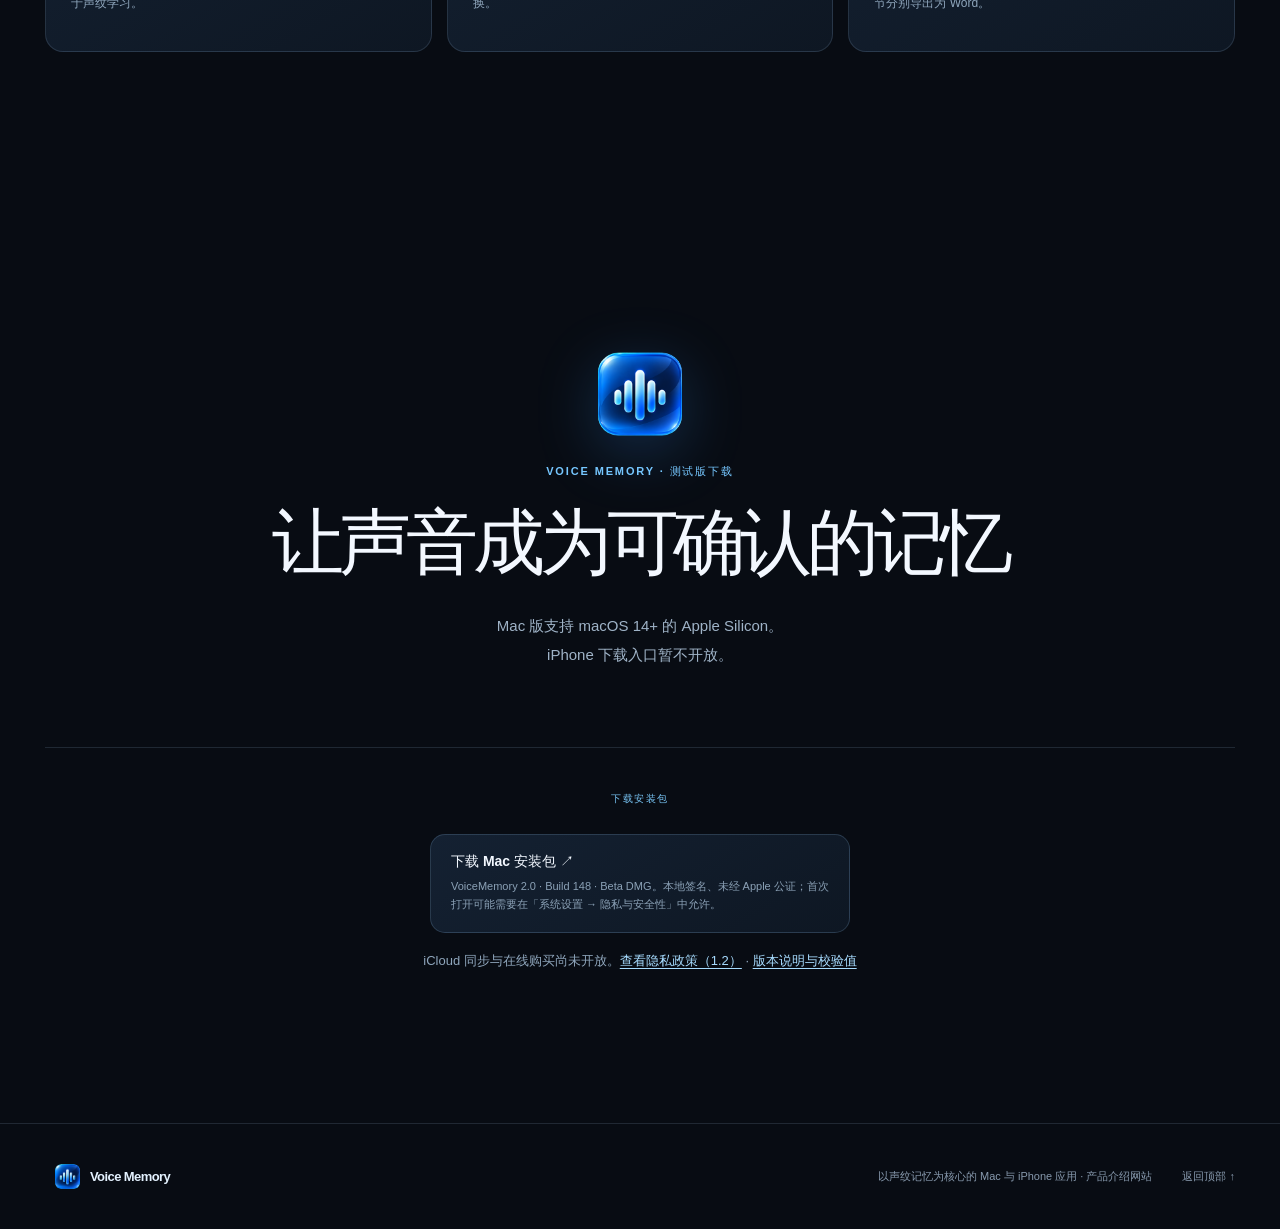
==== commit c7578b05: "docs: update VoiceMemory development progress" ====
--- a/index.html
+++ b/index.html
@@ -195,6 +195,19 @@
 
     <section class="privacy section" id="privacy" aria-labelledby="privacy-title"><div class="shell"><div class="privacy-heading" data-reveal><p class="section-kicker">你的声音，你的边界</p><h2 id="privacy-title">本机优先<br><em>每一步都有边界</em></h2></div><div class="privacy-grid" data-reveal><div><span>01 / LOCAL</span><h3>录音默认在本机</h3><p>核心录音、转写和声纹分析在设备上完成。已确认声纹以本机密钥加密保存；应用不含统计埋点、崩溃上报或广告追踪。</p></div><div><span>02 / REVIEW</span><h3>人物与草稿需确认</h3><p>声纹候选不是身份事实。外部导入、事件和 Agent 摘要草稿经过应用内审核。</p></div><div><span>03 / OPTIONAL AI</span><h3>云端摘要由你触发</h3><p>你主动生成摘要时，转写及已确认说话人信息会发送给所选服务。加密包分享和获授权的 Agent 读取也由你控制。</p></div></div><p class="privacy-footnote" data-reveal>注册与登录会向账号服务提交邮箱、密码及应用生成的设备标识。登录本身不会上传录音或转写。新版 Mac 的加密云同步默认关闭，主动开启后才会上传所选资料的密文；原始音频不上传。iCloud 同步尚未开放。完整说明见隐私政策。</p></div></section>
 
+    <section class="context section shell" id="development" aria-labelledby="development-title">
+      <div class="context-heading" data-reveal>
+        <p class="section-kicker">近期开发进展 / DEVELOPMENT</p>
+        <h2 id="development-title">从记录到整理，<br>让回顾更顺手</h2>
+        <p>Mac 开发版正在完善录音详情的阅读与整理。以下功能尚未包含在当前公开的 Build 148 安装包中，部分交互仍待实机验证。</p>
+      </div>
+      <div class="context-cards" data-reveal>
+        <div><span>TRANSCRIPT</span><strong>逐句核对人物</strong><p>按句确认说话人，调整多句归属；符合条件的确认片段才会用于声纹学习。</p></div>
+        <div><span>READING</span><strong>跨句整理文字</strong><p>支持跨句选择与文字格式标记，在逐句记录和全文整理之间切换。</p></div>
+        <div><span>INSIGHTS</span><strong>总结、章节与导出</strong><p>可组合生成摘要与总结，编辑总结和待办，并将总结或智能章节分别导出为 Word。</p></div>
+      </div>
+    </section>
+
     <section class="closing section shell" id="status" aria-labelledby="download-title">
       <picture><source srcset="assets/voice-memory-icon.webp" type="image/webp"><img src="assets/voice-memory-icon.png" alt="Voice Memory 应用图标" width="84" height="84" data-reveal></picture>
       <p class="section-kicker" data-reveal>VOICE MEMORY · 测试版下载</p>
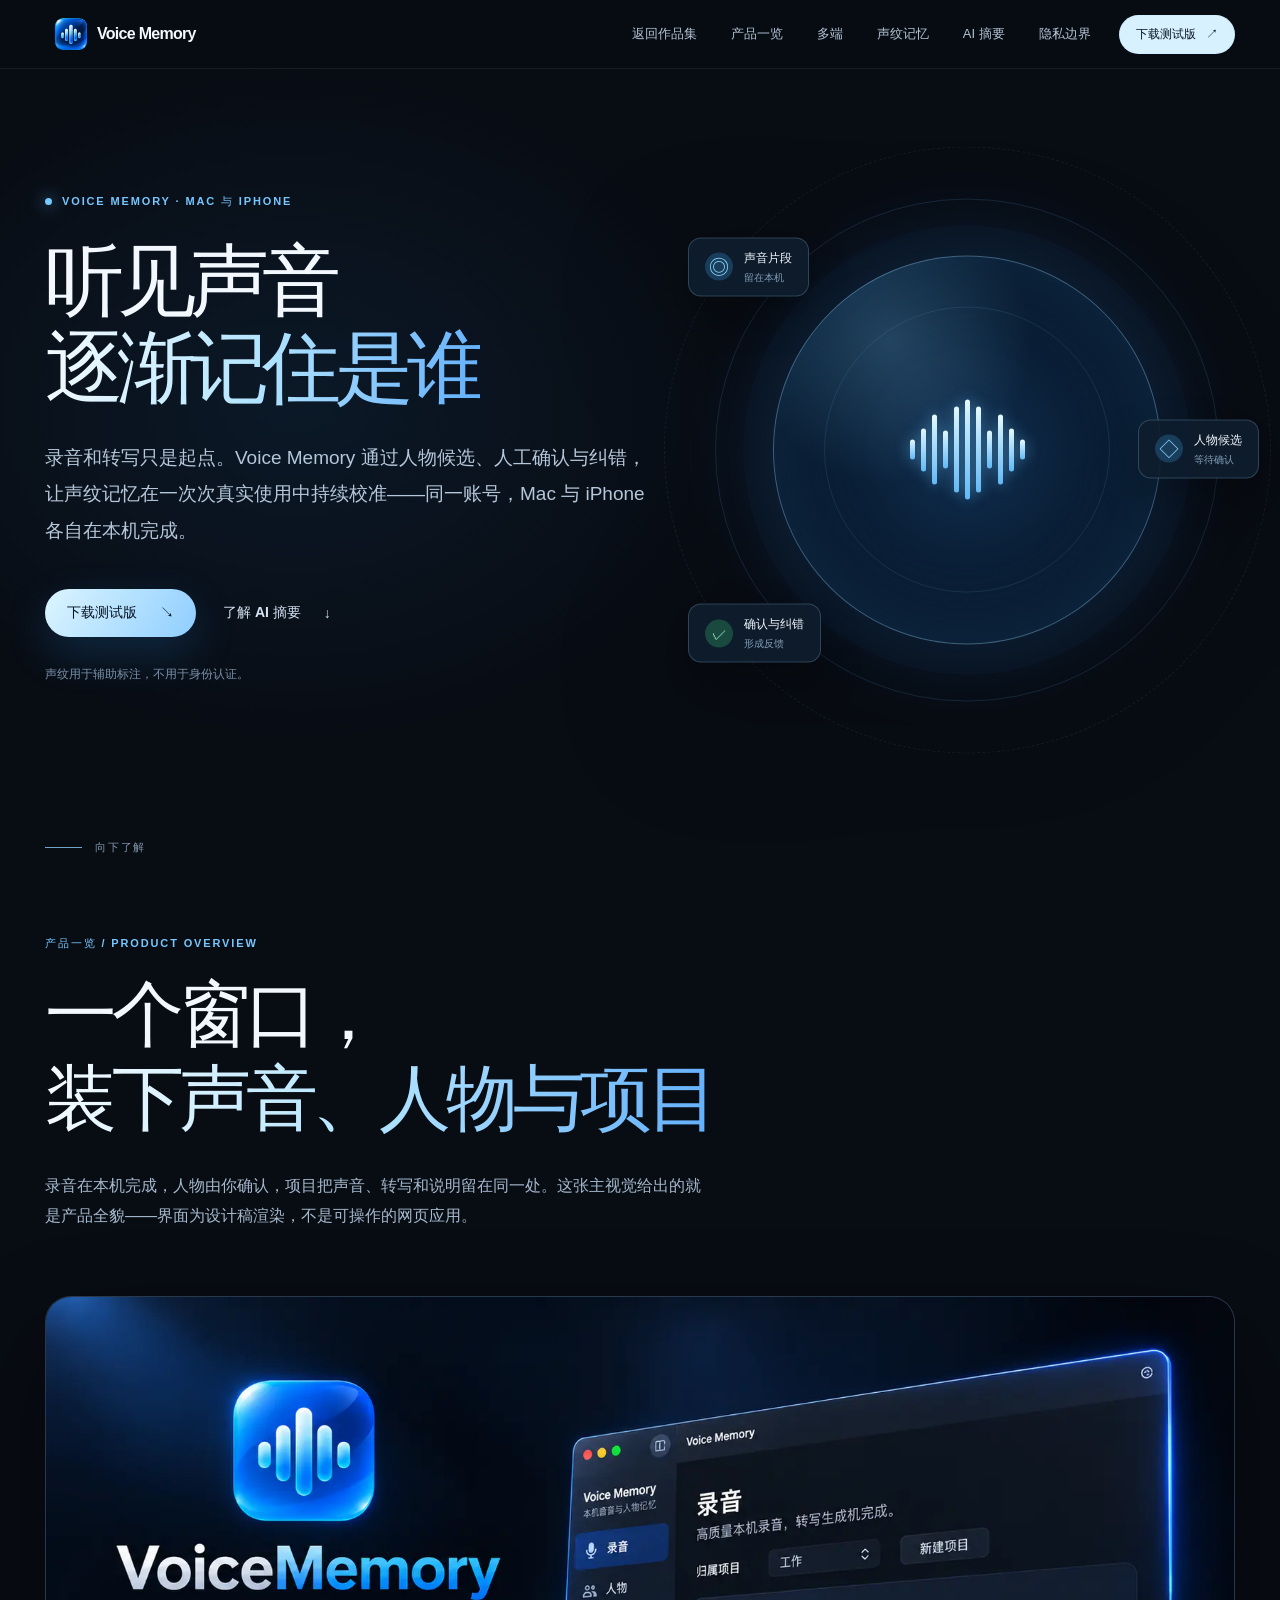
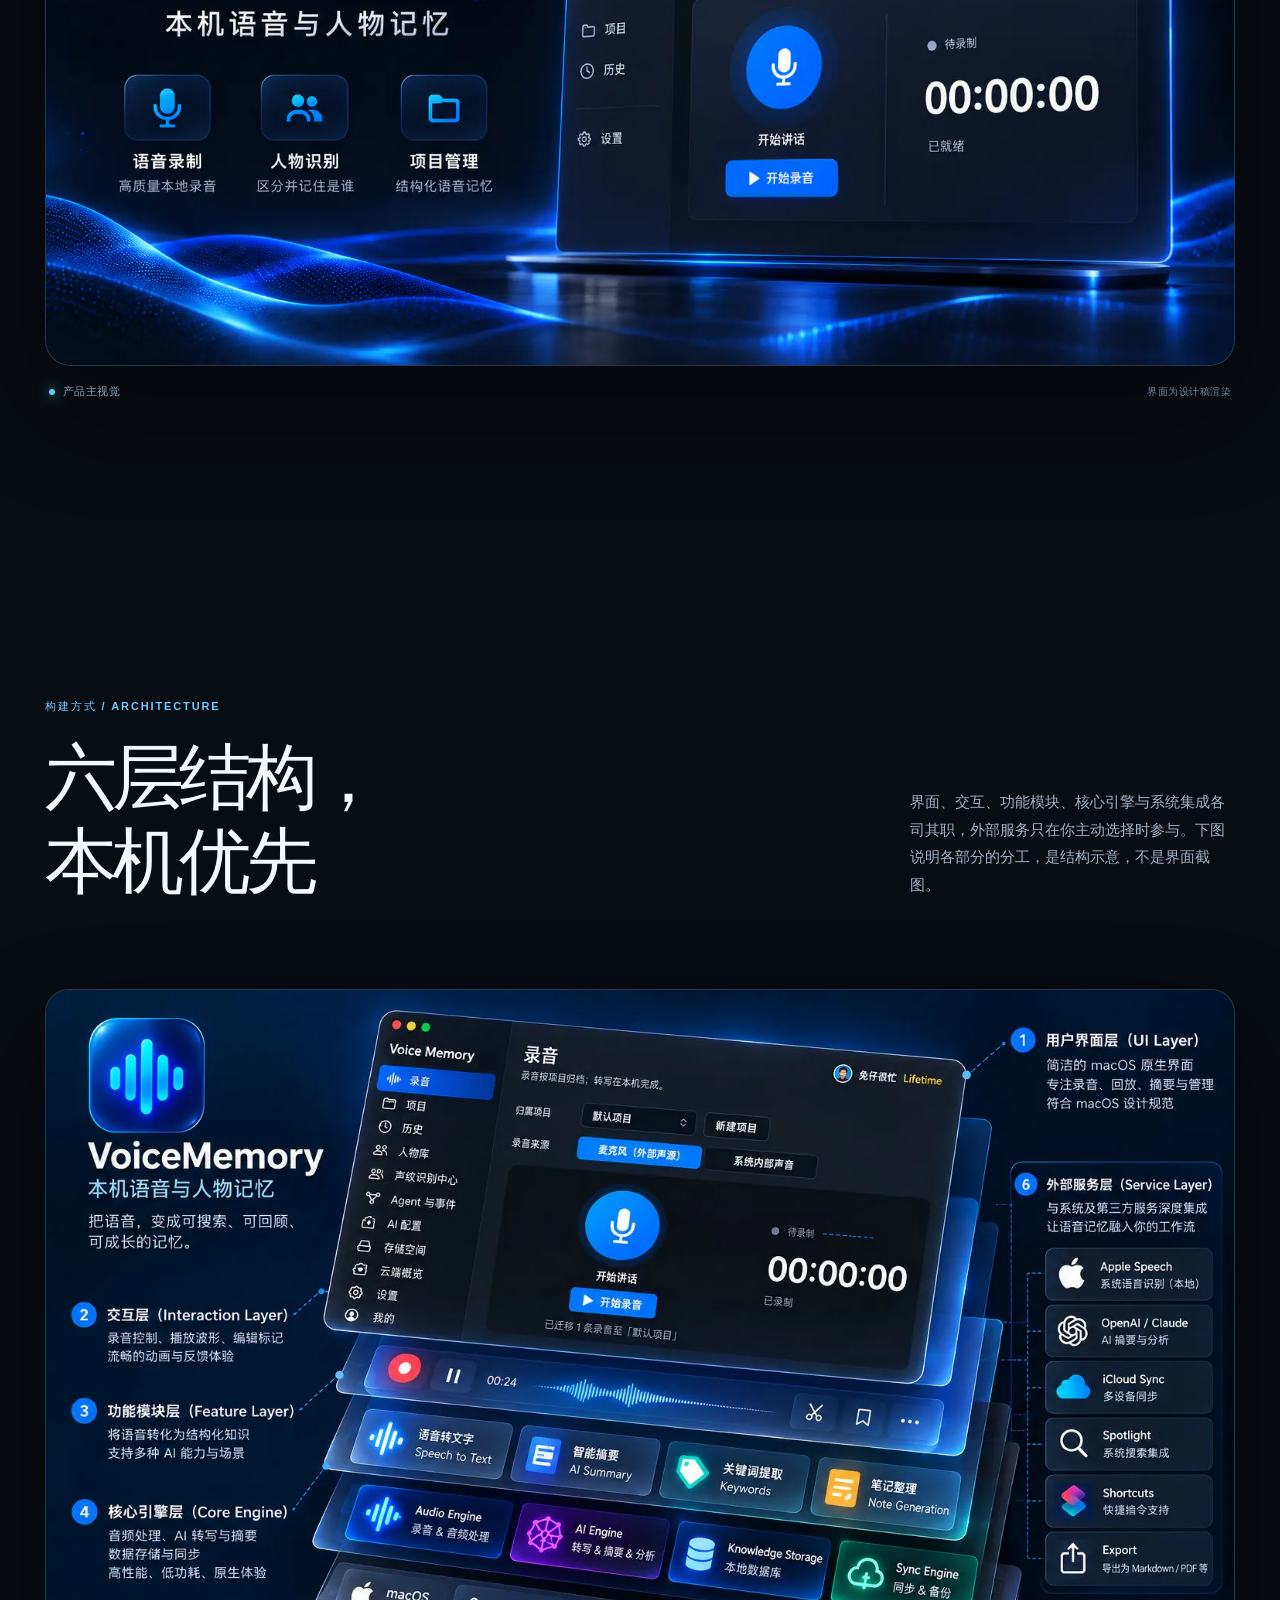
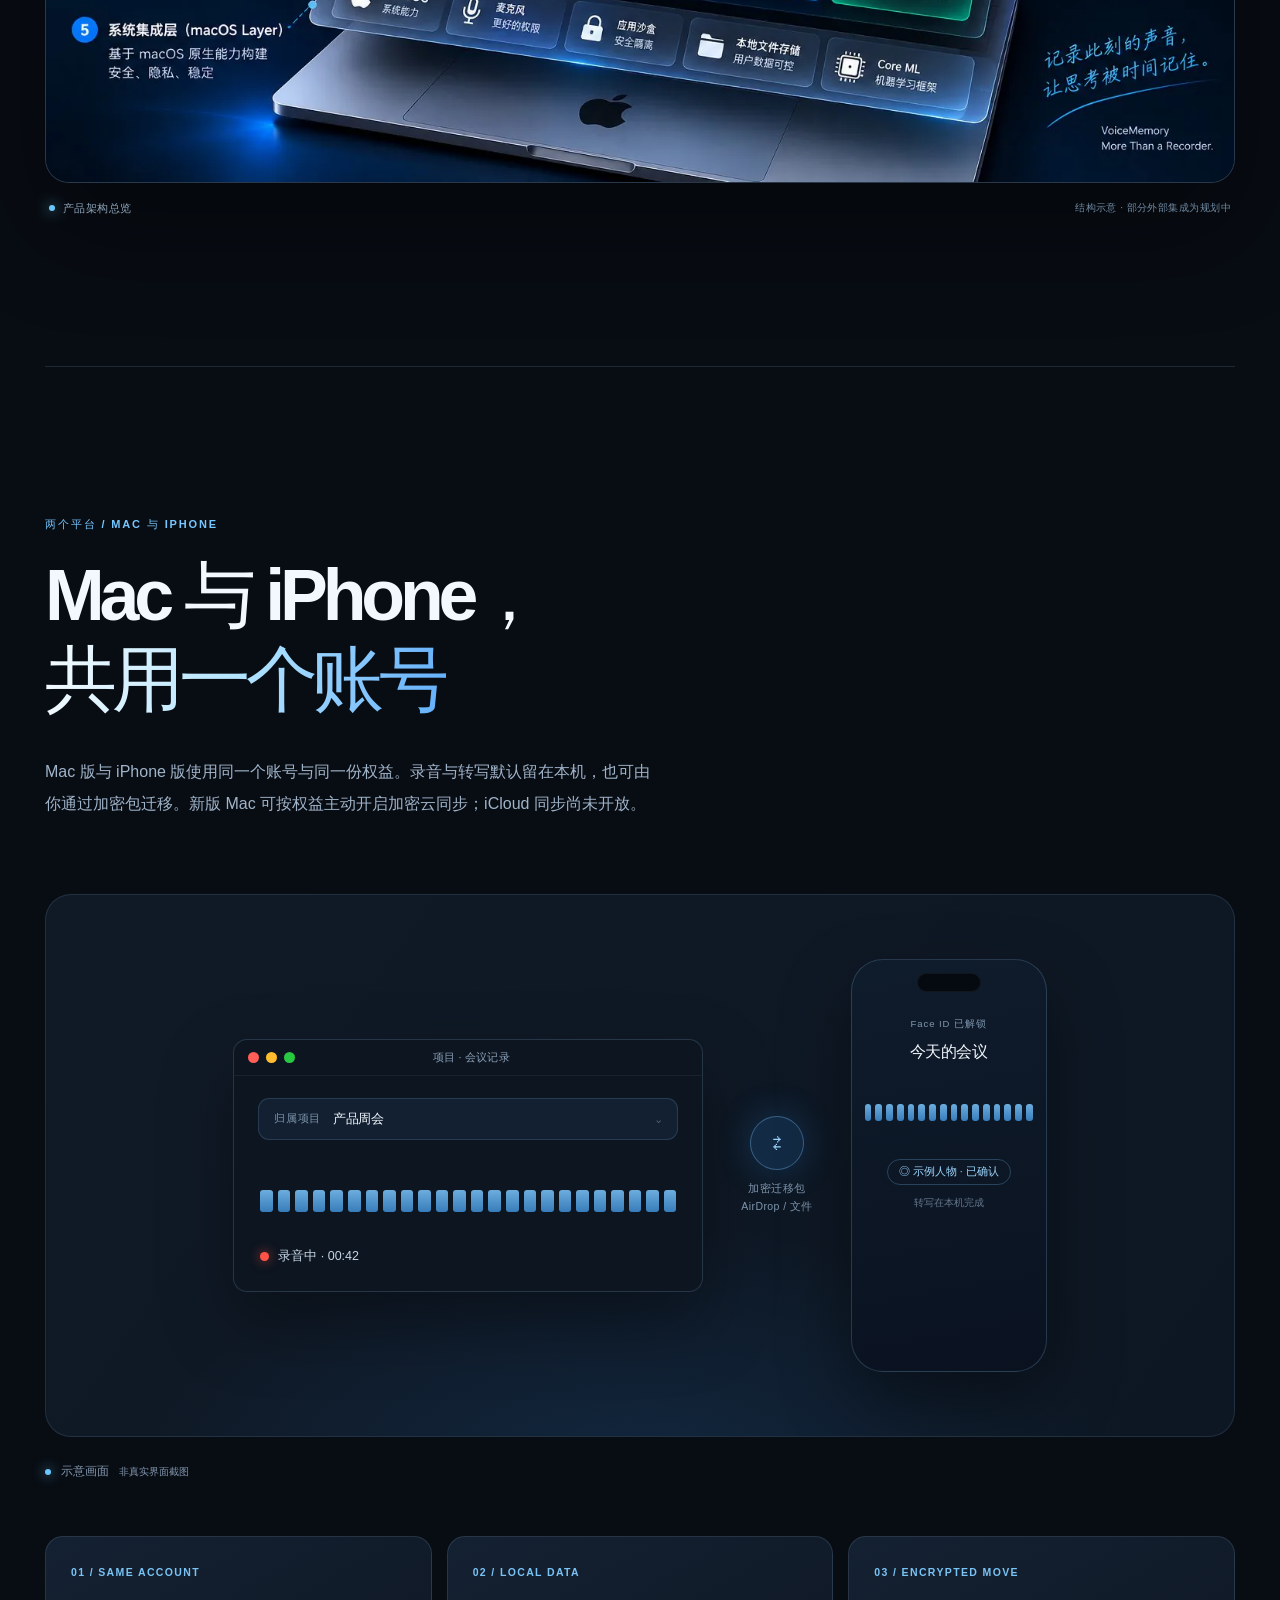
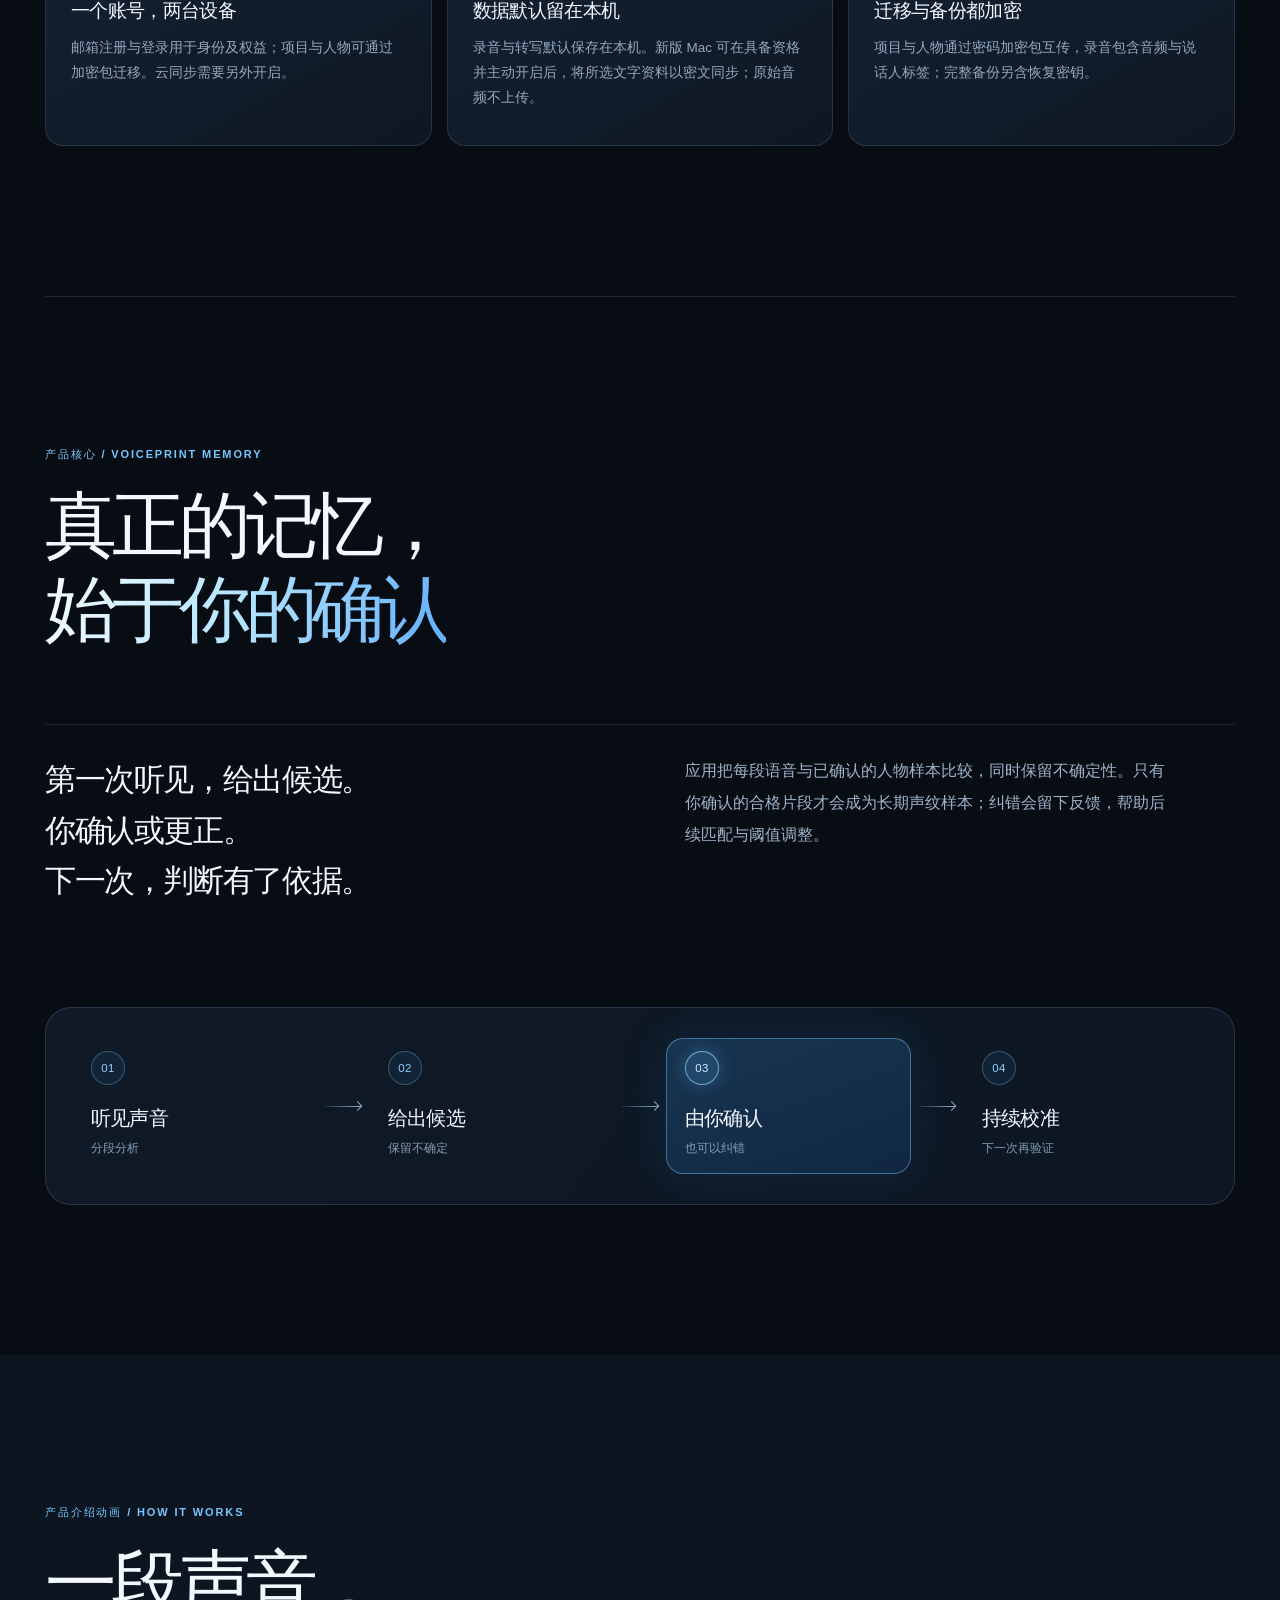
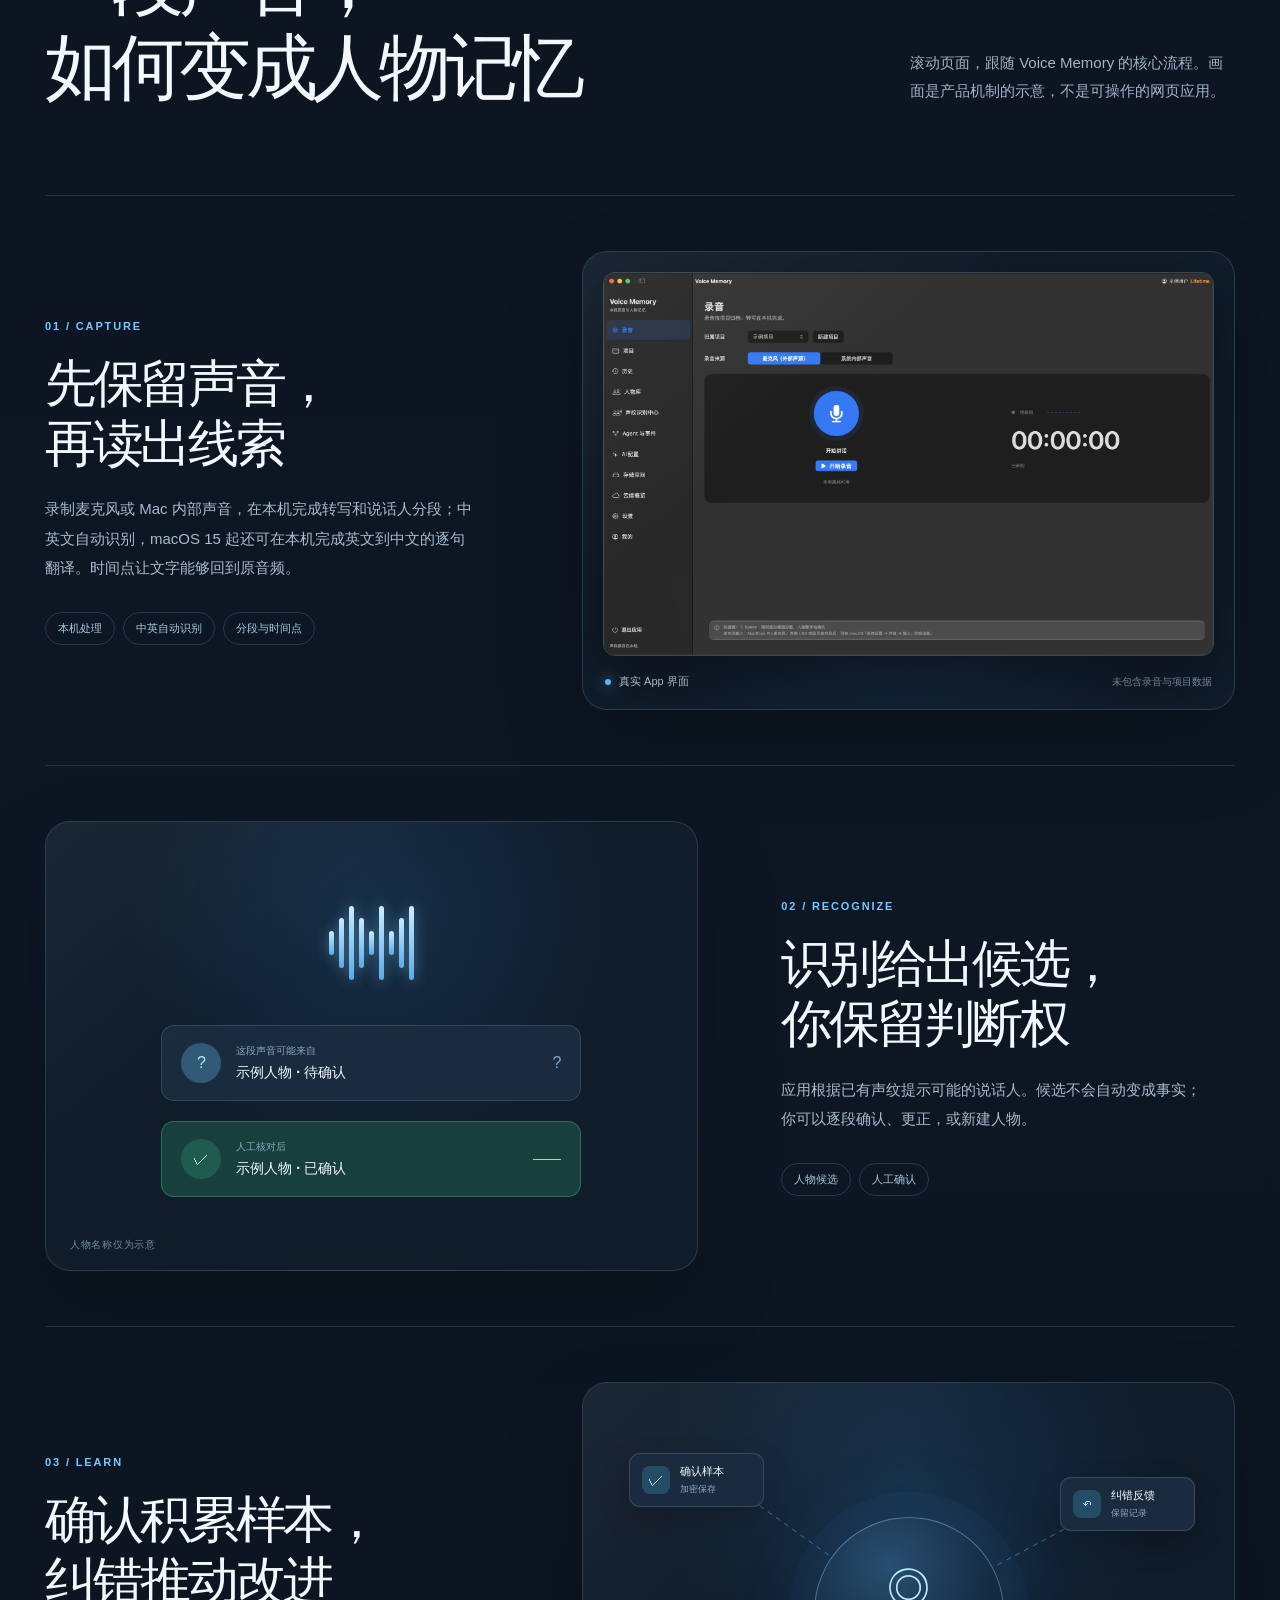
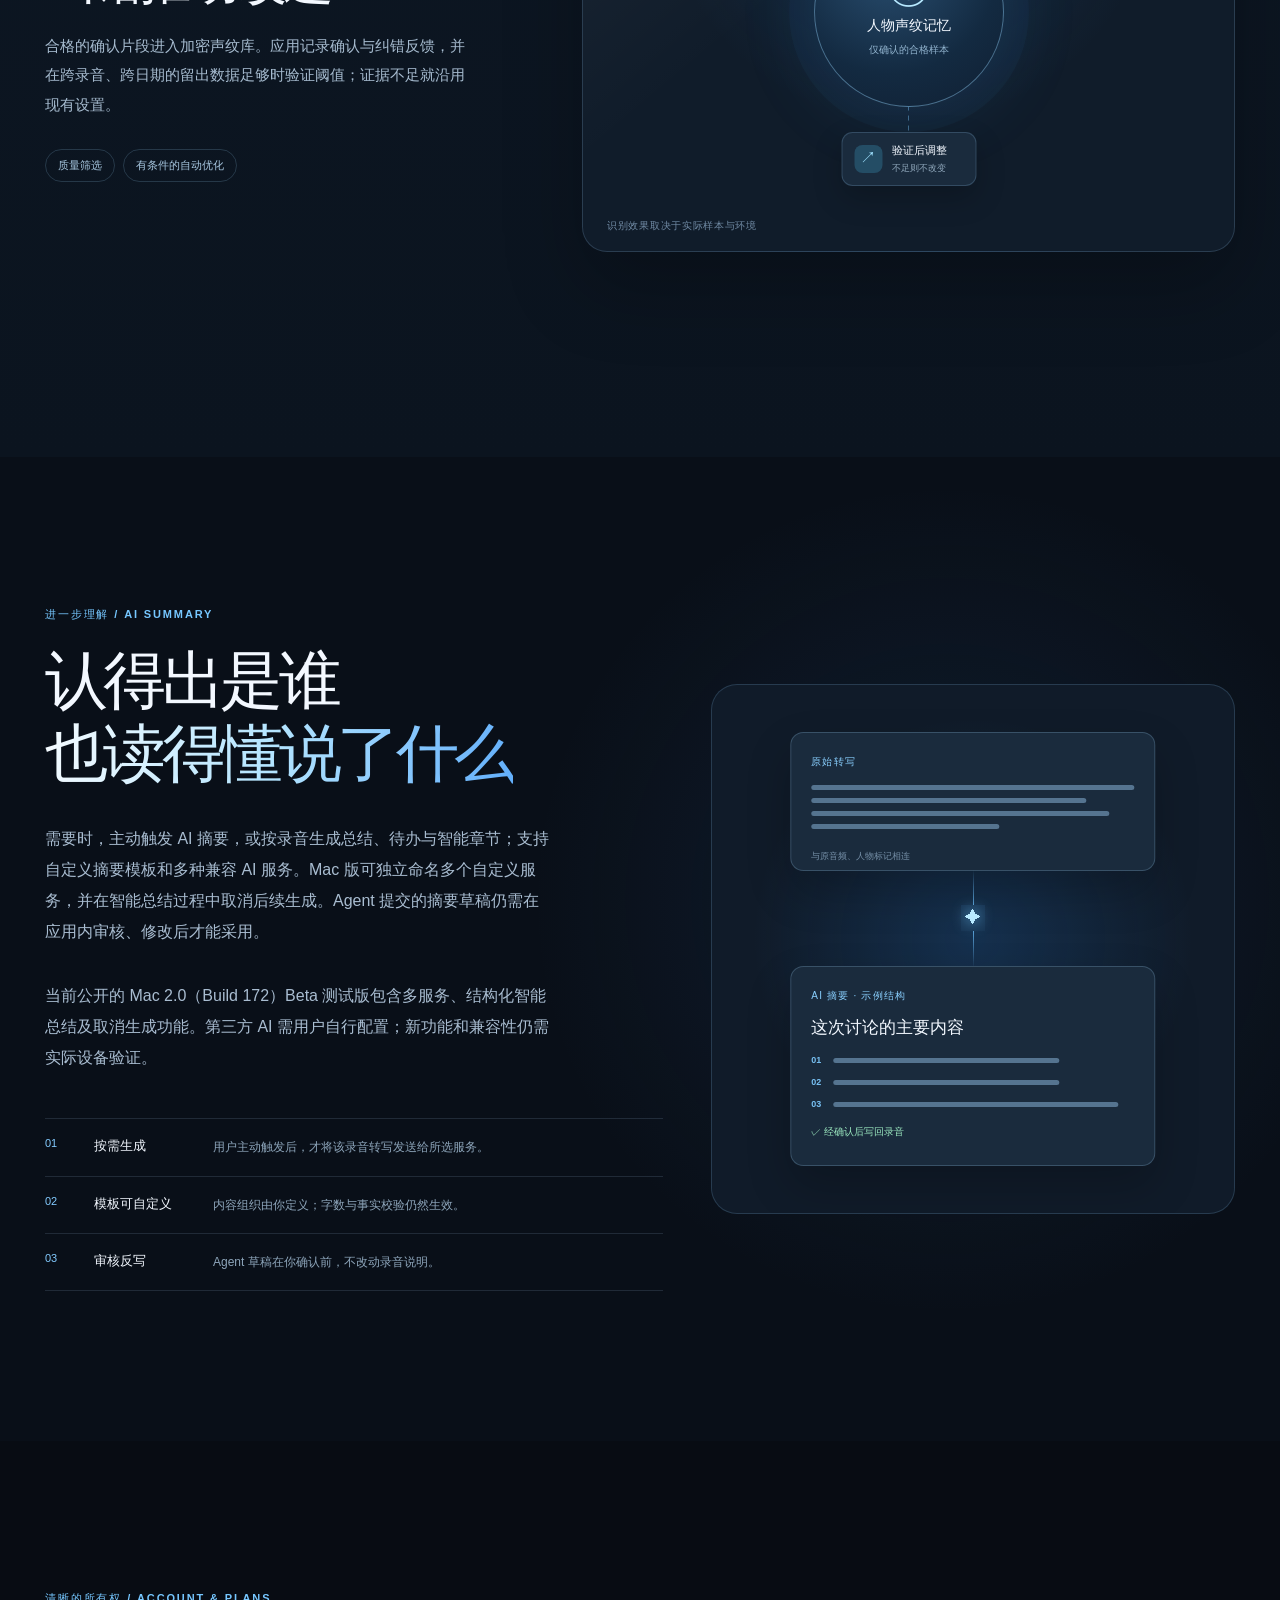
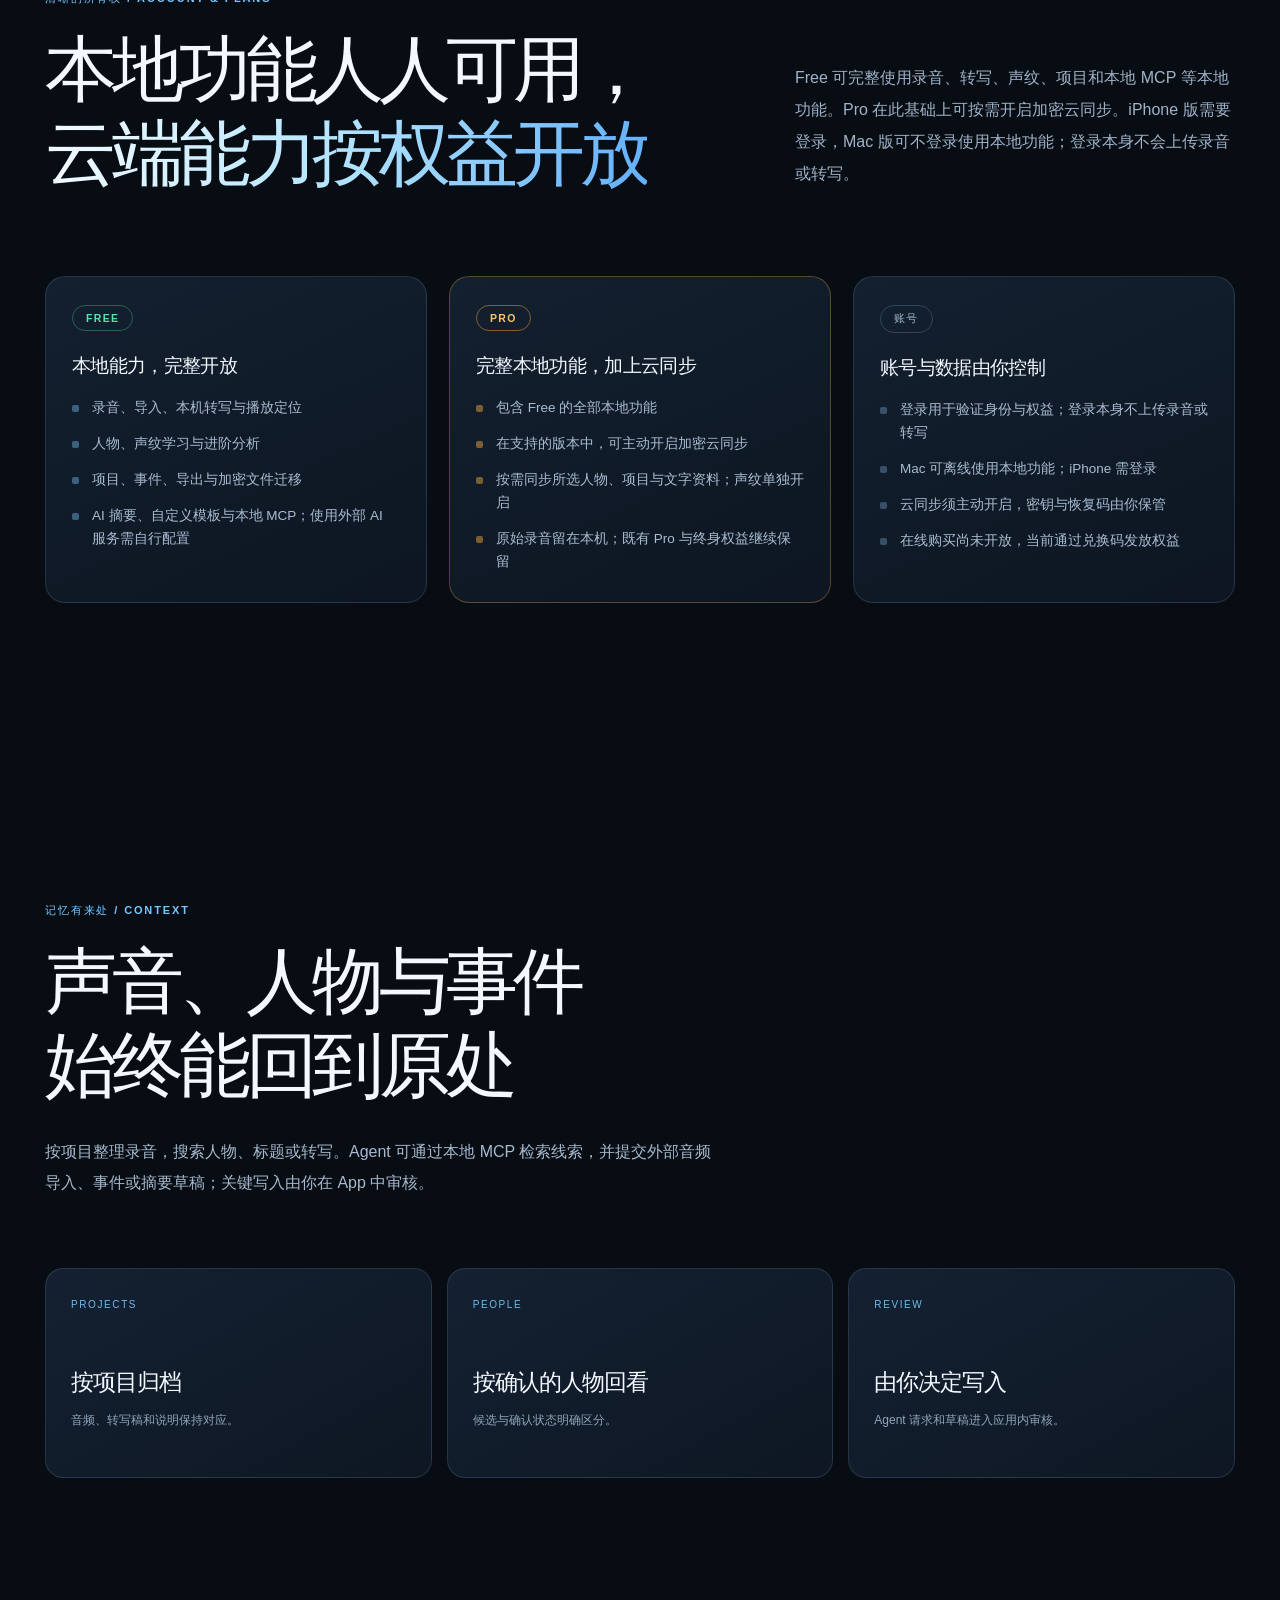
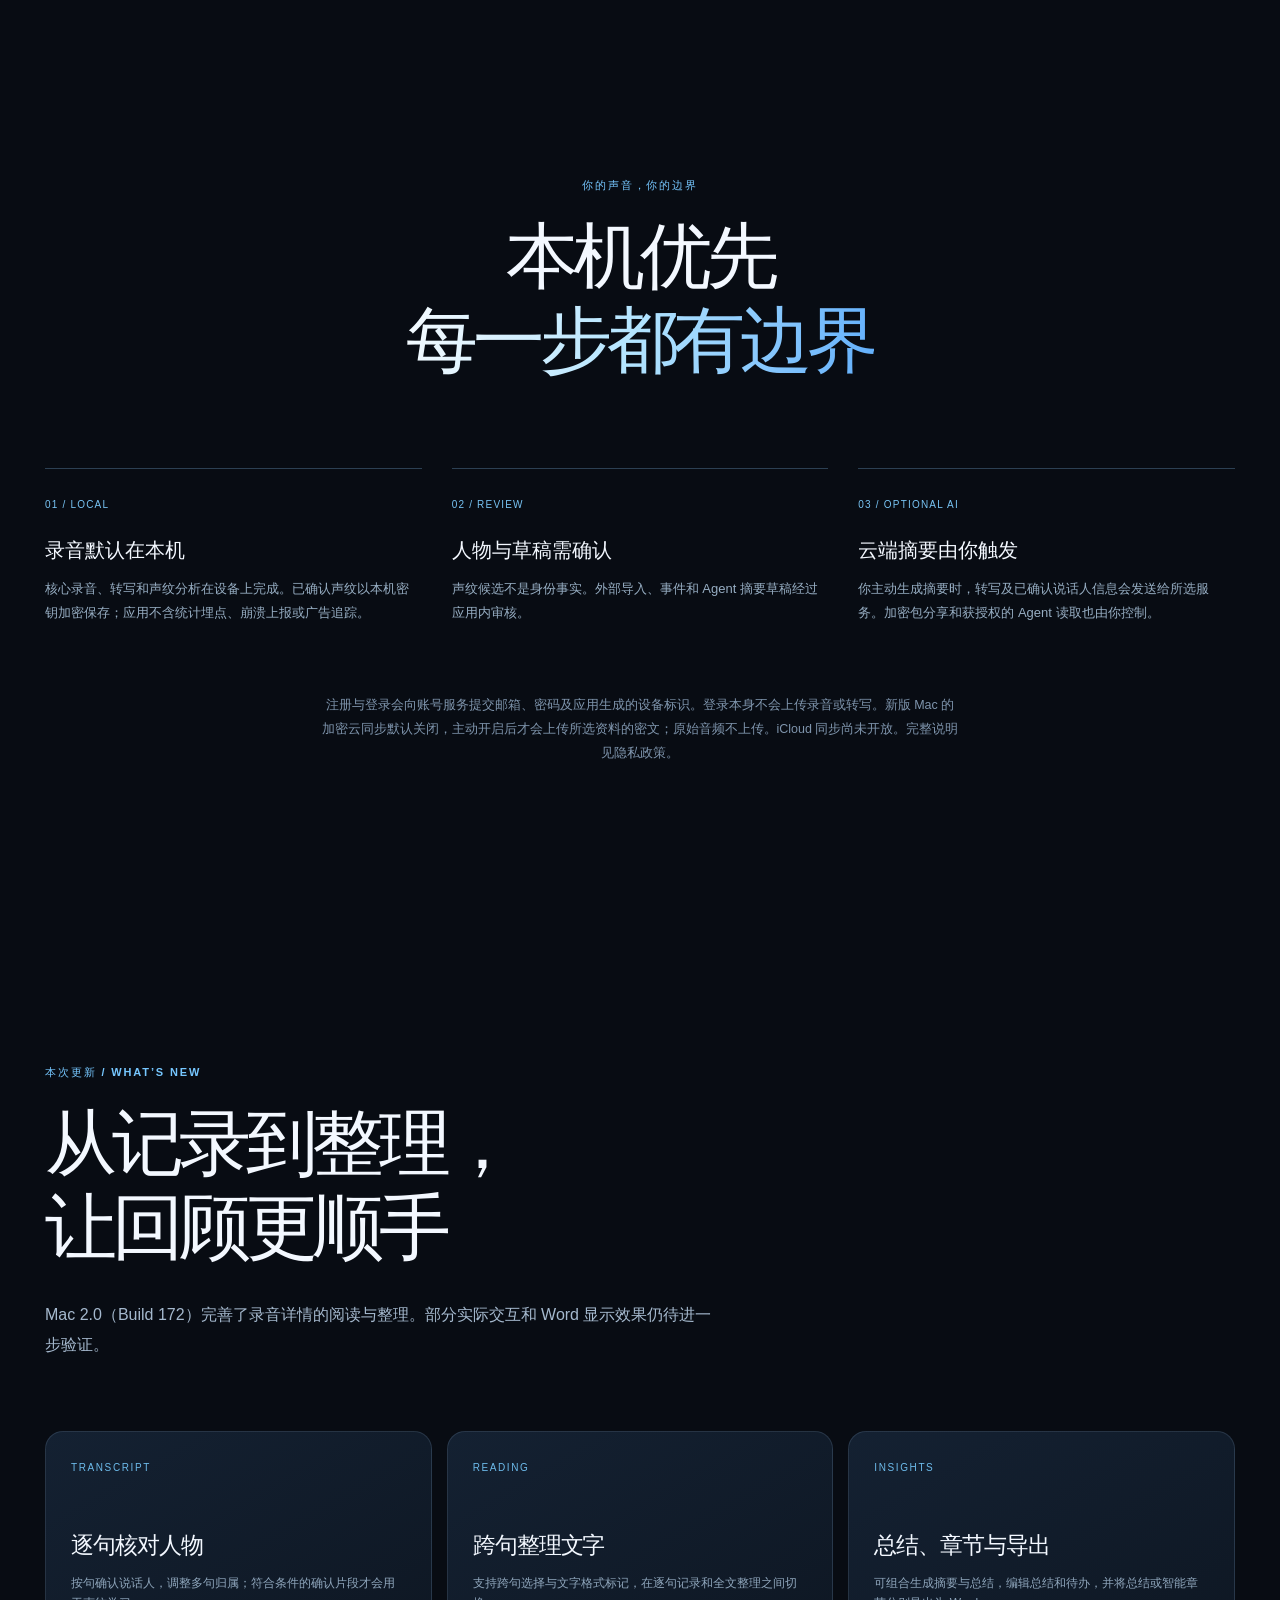
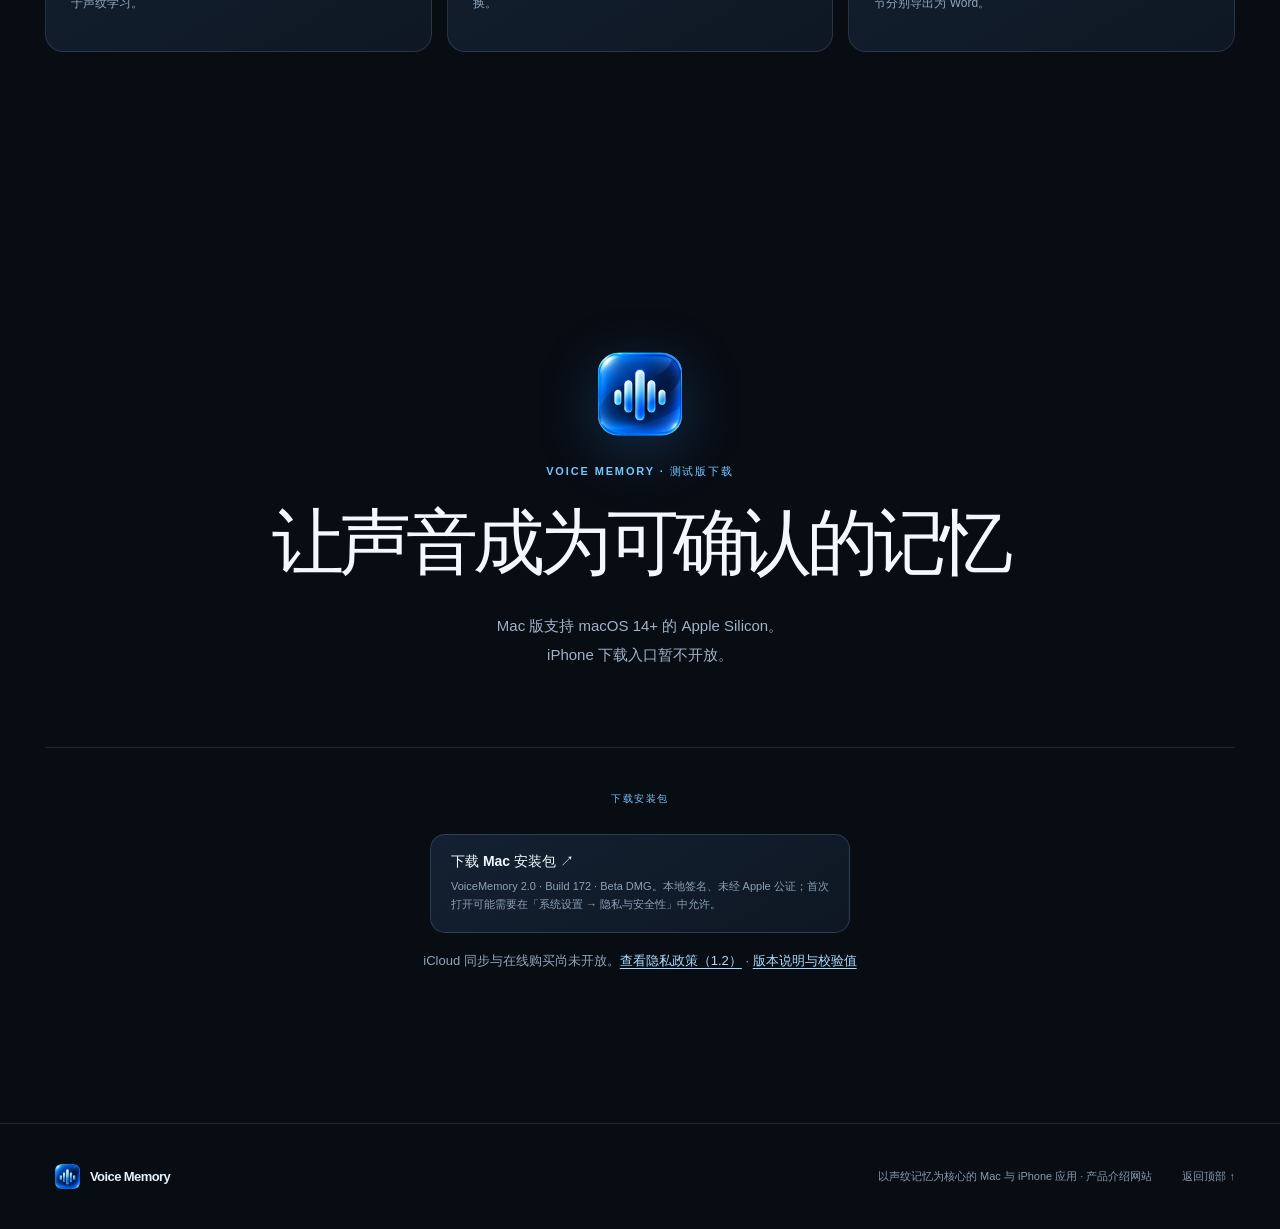
==== commit 97edd729: "release: publish Mac 2.0 build 172 beta" ====
--- a/index.html
+++ b/index.html
@@ -162,7 +162,7 @@
       <article class="story-row" data-reveal><div class="story-copy"><span class="story-index">03 / LEARN</span><h3>确认积累样本，<br>纠错推动改进</h3><p>合格的确认片段进入加密声纹库。应用记录确认与纠错反馈，并在跨录音、跨日期的留出数据足够时验证阈值；证据不足就沿用现有设置。</p><div class="story-detail"><span>质量筛选</span><span>有条件的自动优化</span></div></div><div class="visual visual-learn" aria-label="示意画面：经过确认的声纹样本与纠错反馈汇集，进入经过验证的优化流程"><svg class="learn-links" viewBox="0 0 100 100" preserveAspectRatio="none" aria-hidden="true"><line x1="25.9" y1="25" x2="39.7" y2="38.7"/><line x1="75.2" y1="30.3" x2="61.2" y2="40.7"/><line x1="50" y1="76.4" x2="50" y2="67.1"/></svg><div class="learn-center"><span>◎</span><strong>人物声纹记忆</strong><small>仅确认的合格样本</small></div><div class="learn-card learn-one"><span class="learn-icon">✓</span><div><strong>确认样本</strong><small>加密保存</small></div></div><div class="learn-card learn-two"><span class="learn-icon">↶</span><div><strong>纠错反馈</strong><small>保留记录</small></div></div><div class="learn-card learn-three"><span class="learn-icon">↗</span><div><strong>验证后调整</strong><small>不足则不改变</small></div></div><div class="visual-caption">识别效果取决于实际样本与环境</div></div></article>
     </div></section>
 
-    <section class="ai-section section" id="ai" aria-labelledby="ai-title"><div class="shell ai-grid"><div class="ai-copy" data-reveal><p class="section-kicker">进一步理解 / AI SUMMARY</p><h2 id="ai-title">认得出是谁<br><em>也读得懂说了什么</em></h2><p>需要时，主动触发 AI 摘要，或按录音生成总结、待办与智能章节；支持自定义摘要模板和多种兼容 AI 服务。新版 Mac 开发版可独立命名多个自定义服务，并在智能总结过程中取消后续生成。Agent 提交的摘要草稿仍需在应用内审核、修改后才能采用。</p><p>当前已公开 Mac 2.0（Build 148）Beta 测试版，包含多服务、结构化智能总结及取消生成功能。第三方 AI 需用户自行配置；新功能和兼容性仍需实际设备验证。</p><div class="ai-points"><div><span>01</span><strong>按需生成</strong><small>用户主动触发后，才将该录音转写发送给所选服务。</small></div><div><span>02</span><strong>模板可自定义</strong><small>内容组织由你定义；字数与事实校验仍然生效。</small></div><div><span>03</span><strong>审核反写</strong><small>Agent 草稿在你确认前，不改动录音说明。</small></div></div></div><div class="ai-art" data-reveal aria-label="示意画面：录音转写经 AI 生成摘要，审核后关联到原录音"><div class="ai-source"><span>原始转写</span><div class="text-lines"><i></i><i></i><i></i><i></i></div><small>与原音频、人物标记相连</small></div><div class="ai-beam"><span>✦</span></div><div class="ai-summary"><span>AI 摘要 · 示例结构</span><strong>这次讨论的主要内容</strong><div class="summary-line"><b>01</b><i></i></div><div class="summary-line"><b>02</b><i></i></div><div class="summary-line"><b>03</b><i></i></div><div class="summary-review">✓ 经确认后写回录音</div></div></div></div></section>
+    <section class="ai-section section" id="ai" aria-labelledby="ai-title"><div class="shell ai-grid"><div class="ai-copy" data-reveal><p class="section-kicker">进一步理解 / AI SUMMARY</p><h2 id="ai-title">认得出是谁<br><em>也读得懂说了什么</em></h2><p>需要时，主动触发 AI 摘要，或按录音生成总结、待办与智能章节；支持自定义摘要模板和多种兼容 AI 服务。Mac 版可独立命名多个自定义服务，并在智能总结过程中取消后续生成。Agent 提交的摘要草稿仍需在应用内审核、修改后才能采用。</p><p>当前公开的 Mac 2.0（Build 172）Beta 测试版包含多服务、结构化智能总结及取消生成功能。第三方 AI 需用户自行配置；新功能和兼容性仍需实际设备验证。</p><div class="ai-points"><div><span>01</span><strong>按需生成</strong><small>用户主动触发后，才将该录音转写发送给所选服务。</small></div><div><span>02</span><strong>模板可自定义</strong><small>内容组织由你定义；字数与事实校验仍然生效。</small></div><div><span>03</span><strong>审核反写</strong><small>Agent 草稿在你确认前，不改动录音说明。</small></div></div></div><div class="ai-art" data-reveal aria-label="示意画面：录音转写经 AI 生成摘要，审核后关联到原录音"><div class="ai-source"><span>原始转写</span><div class="text-lines"><i></i><i></i><i></i><i></i></div><small>与原音频、人物标记相连</small></div><div class="ai-beam"><span>✦</span></div><div class="ai-summary"><span>AI 摘要 · 示例结构</span><strong>这次讨论的主要内容</strong><div class="summary-line"><b>01</b><i></i></div><div class="summary-line"><b>02</b><i></i></div><div class="summary-line"><b>03</b><i></i></div><div class="summary-review">✓ 经确认后写回录音</div></div></div></div></section>
 
     <section class="account section shell" id="account" aria-labelledby="account-title">
       <div class="account-heading" data-reveal>
@@ -197,9 +197,9 @@
 
     <section class="context section shell" id="development" aria-labelledby="development-title">
       <div class="context-heading" data-reveal>
-        <p class="section-kicker">近期开发进展 / DEVELOPMENT</p>
+        <p class="section-kicker">本次更新 / WHAT’S NEW</p>
         <h2 id="development-title">从记录到整理，<br>让回顾更顺手</h2>
-        <p>Mac 开发版正在完善录音详情的阅读与整理。以下功能尚未包含在当前公开的 Build 148 安装包中，部分交互仍待实机验证。</p>
+        <p>Mac 2.0（Build 172）完善了录音详情的阅读与整理。部分实际交互和 Word 显示效果仍待进一步验证。</p>
       </div>
       <div class="context-cards" data-reveal>
         <div><span>TRANSCRIPT</span><strong>逐句核对人物</strong><p>按句确认说话人，调整多句归属；符合条件的确认片段才会用于声纹学习。</p></div>
@@ -216,9 +216,9 @@
       <div class="updates" data-reveal>
         <span class="updates-label">下载安装包</span>
         <div class="updates-links">
-          <a href="https://github.com/wyihao2010-code/VoiceMemory-website/releases/download/v2.0-beta.1/VoiceMemory-2.0-Build148.dmg"><strong>下载 Mac 安装包 ↗</strong><small>VoiceMemory 2.0 · Build 148 · Beta DMG。本地签名、未经 Apple 公证；首次打开可能需要在「系统设置 → 隐私与安全性」中允许。</small></a>
-        </div>
-        <p>iCloud 同步与在线购买尚未开放。<a href="privacy-policy.html">查看隐私政策（1.2）</a> · <a href="https://github.com/wyihao2010-code/VoiceMemory-website/releases/tag/v2.0-beta.1">版本说明与校验值</a></p>
+          <a href="https://github.com/wyihao2010-code/VoiceMemory-website/releases/download/v2.0-beta.2/VoiceMemory-2.0-Build172.dmg"><strong>下载 Mac 安装包 ↗</strong><small>VoiceMemory 2.0 · Build 172 · Beta DMG。本地签名、未经 Apple 公证；首次打开可能需要在「系统设置 → 隐私与安全性」中允许。</small></a>
+        </div>
+        <p>iCloud 同步与在线购买尚未开放。<a href="privacy-policy.html">查看隐私政策（1.2）</a> · <a href="https://github.com/wyihao2010-code/VoiceMemory-website/releases/tag/v2.0-beta.2">版本说明与校验值</a></p>
       </div>
     </section>
   </main>
